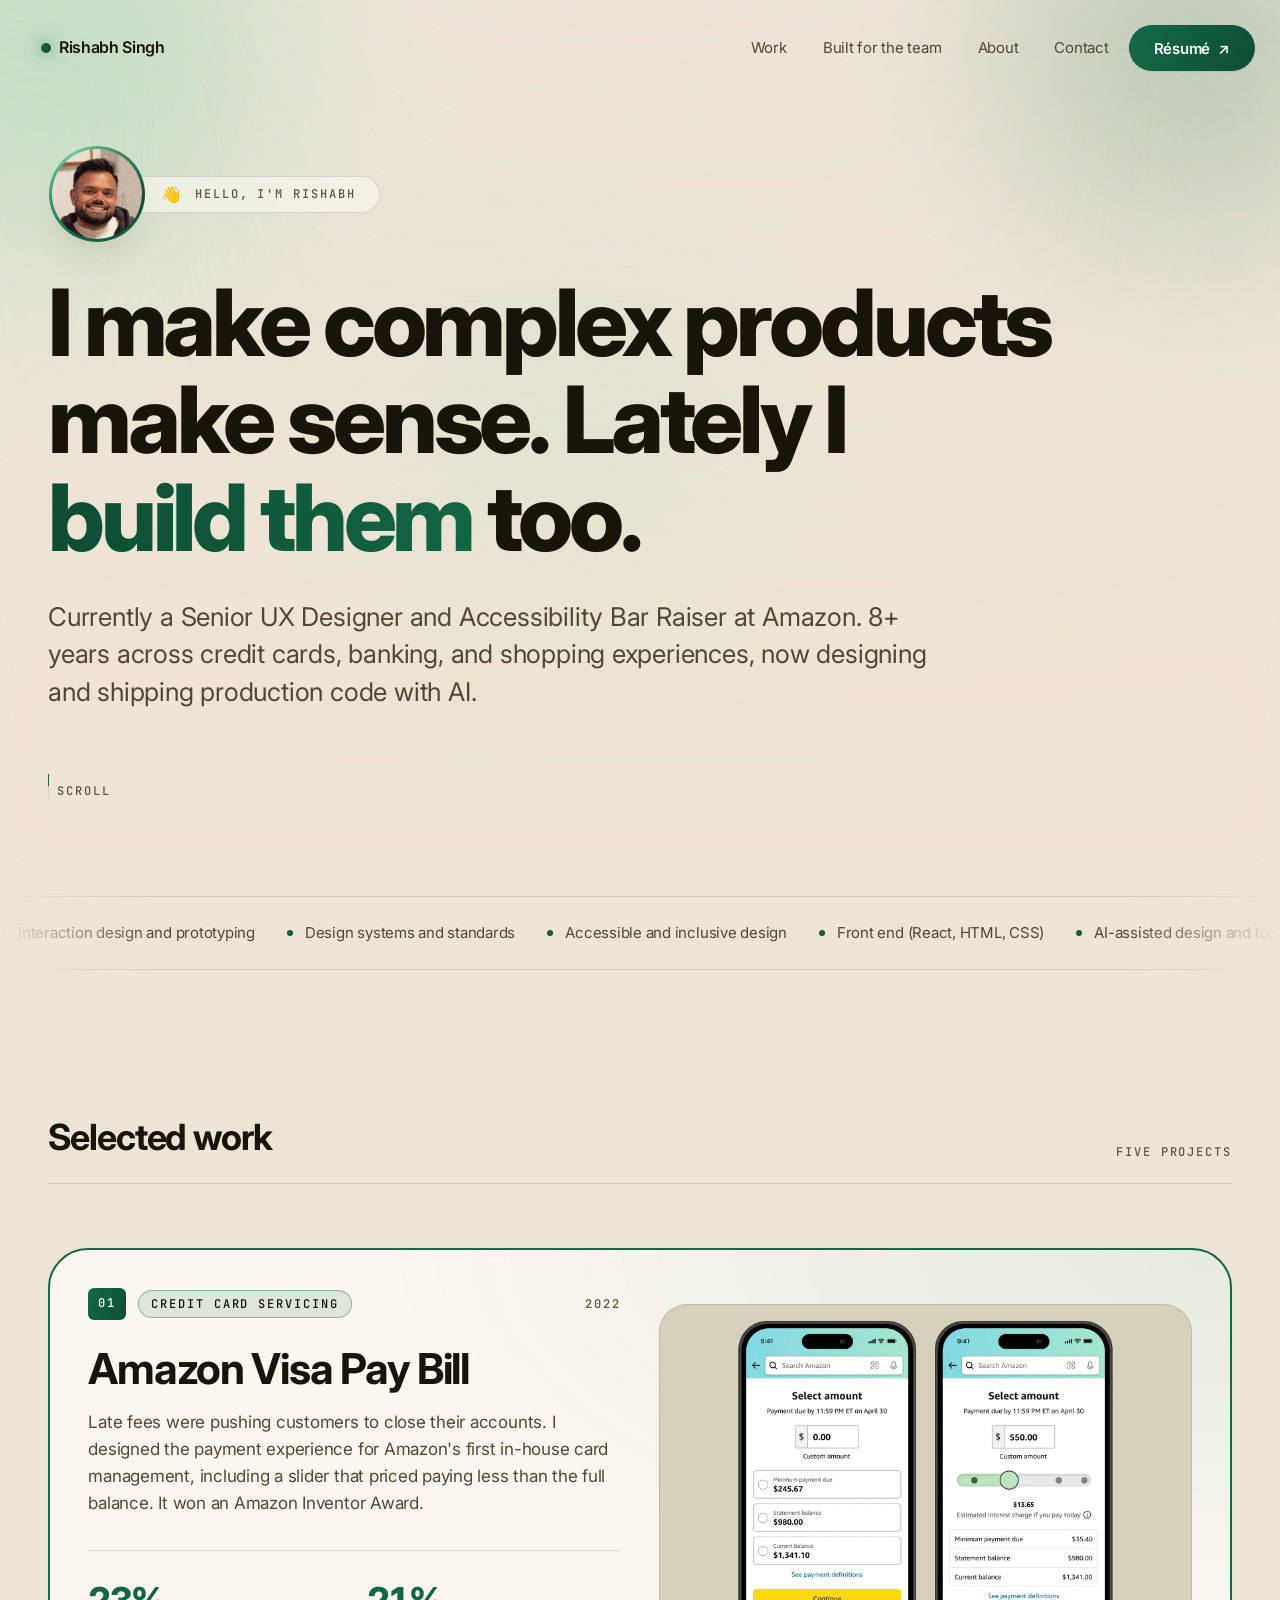
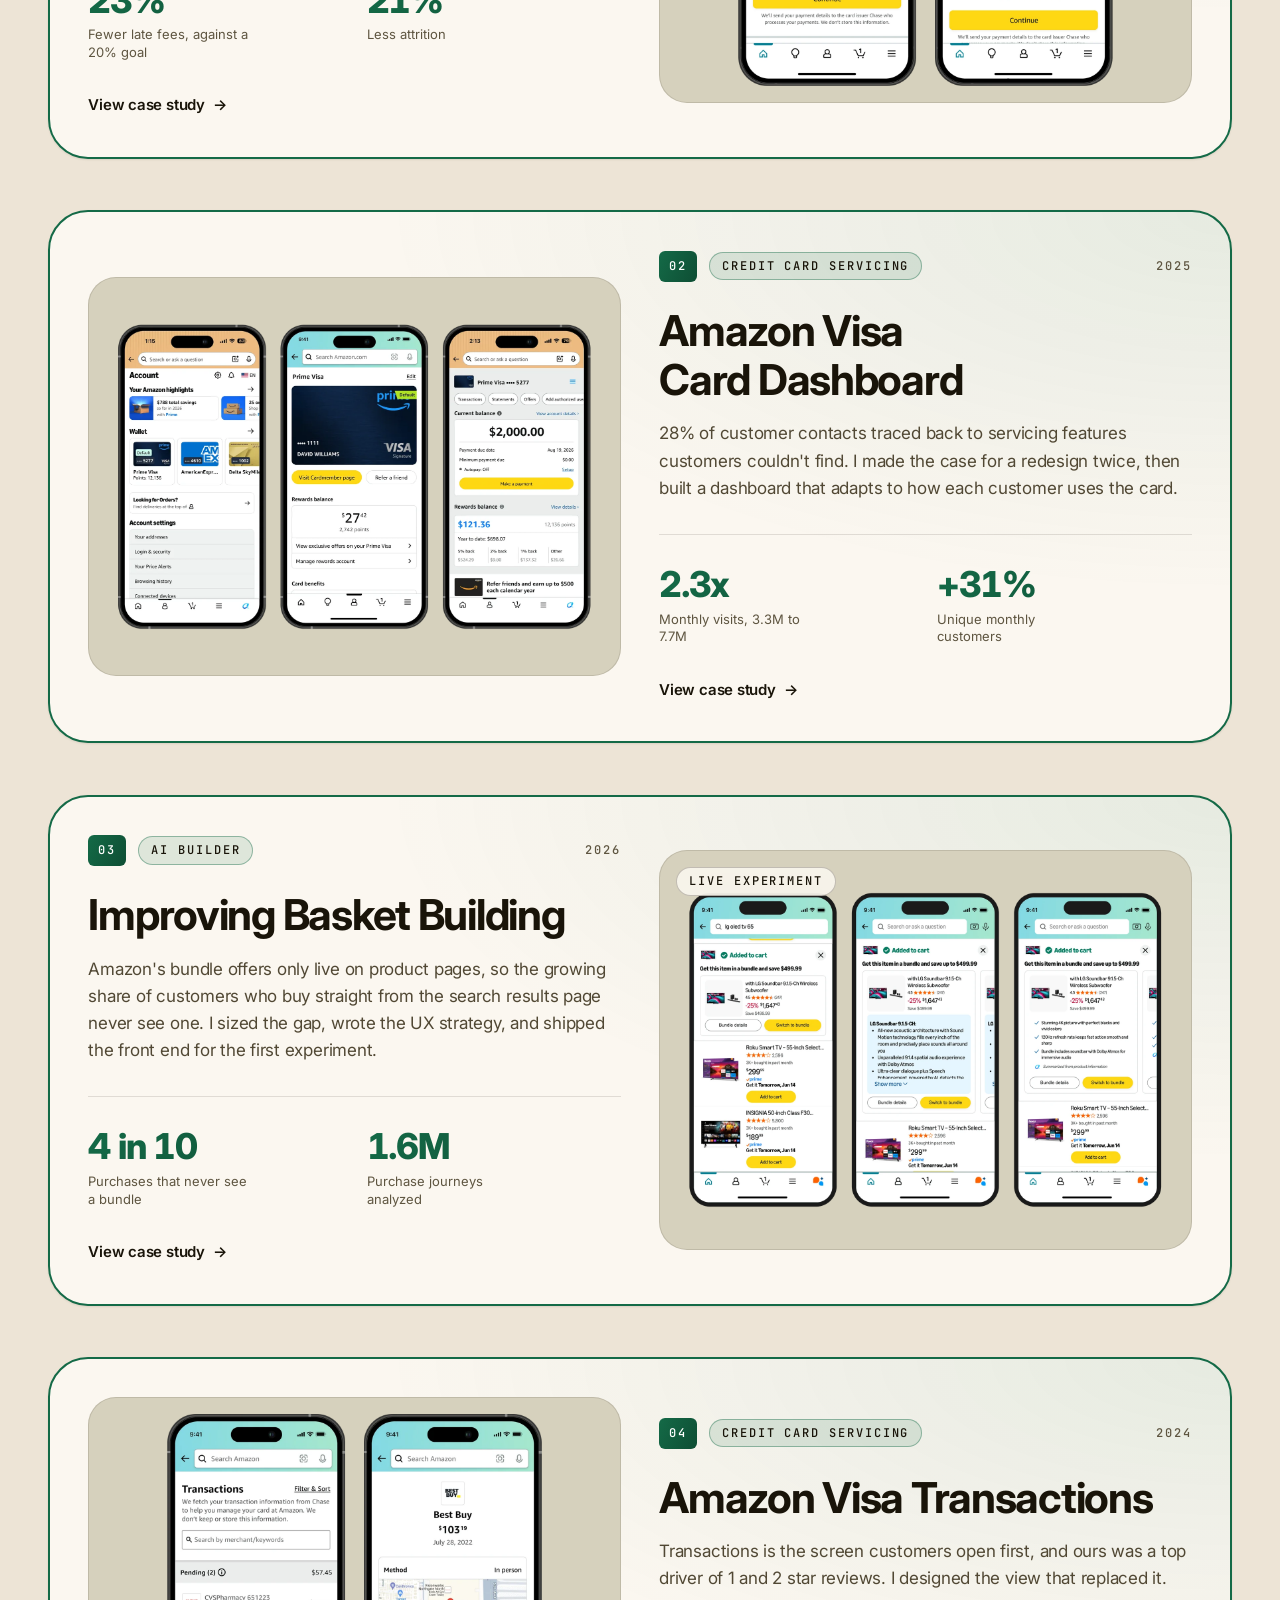
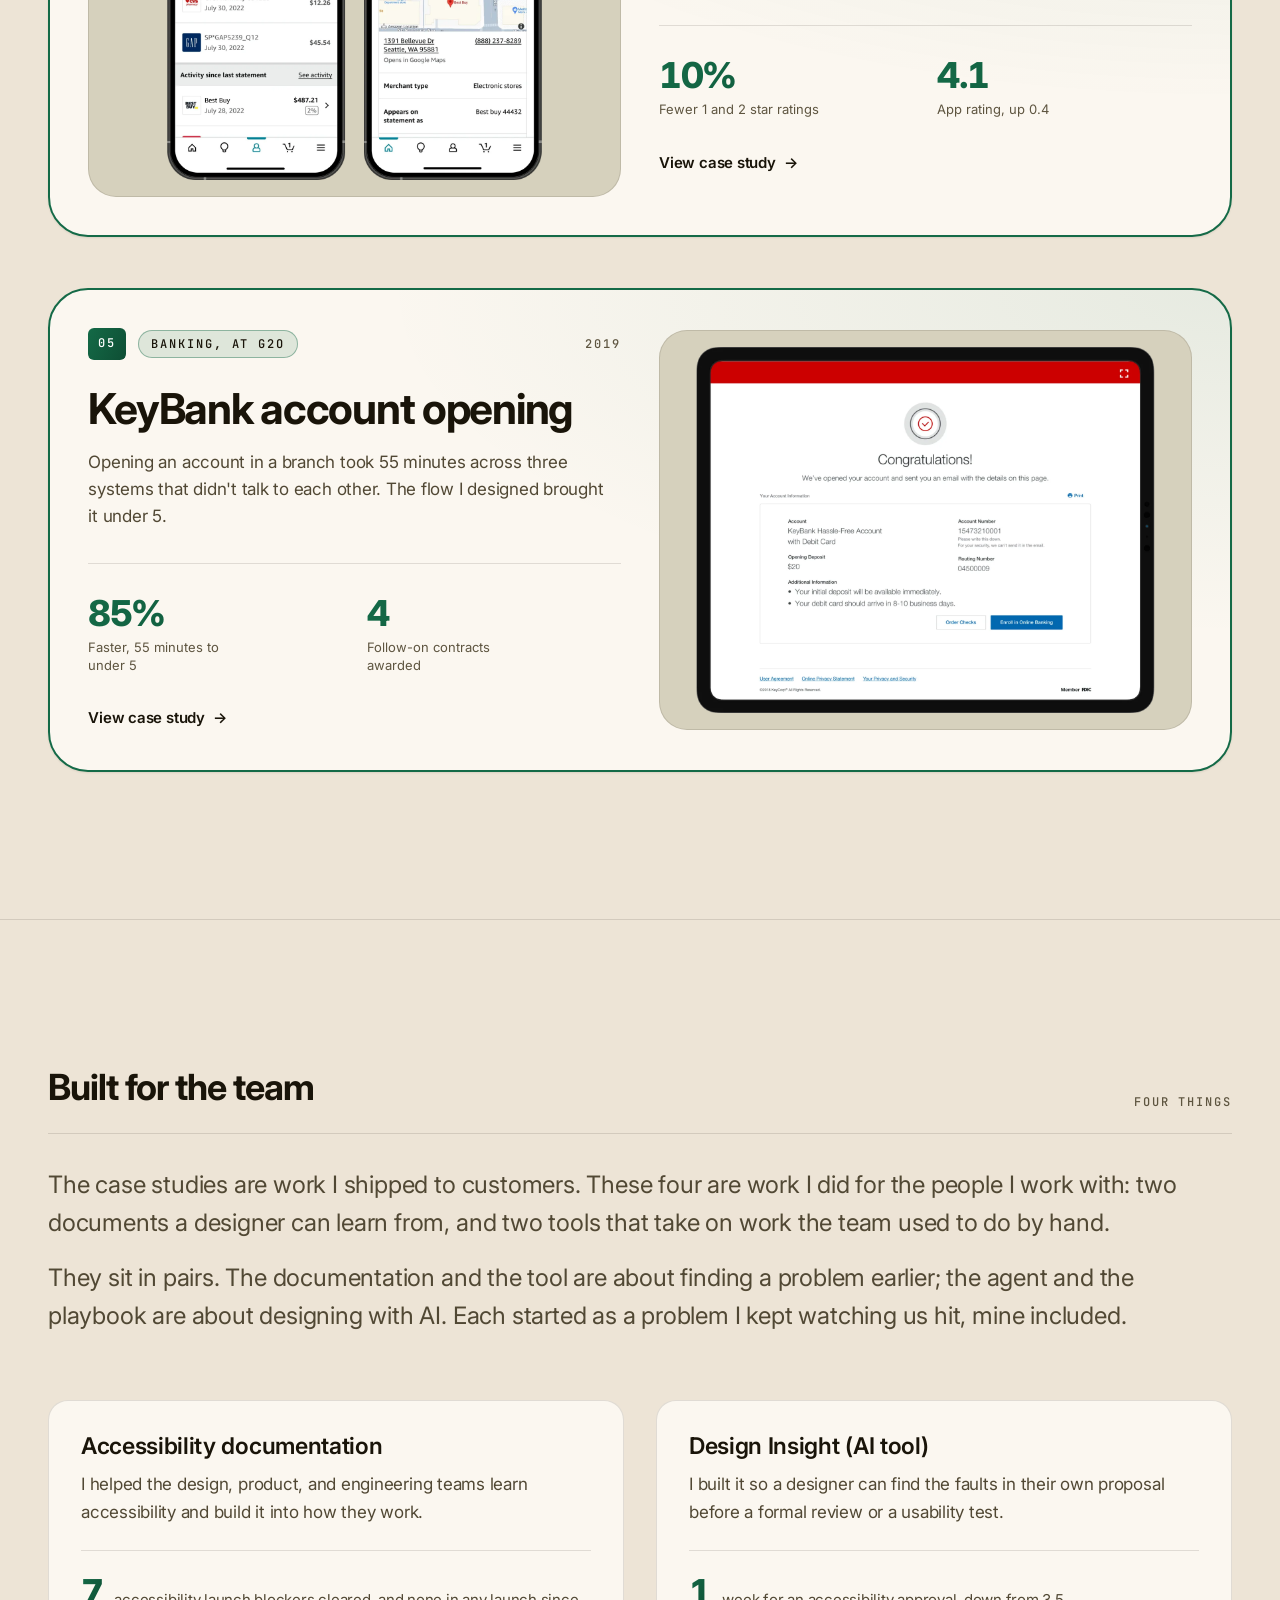
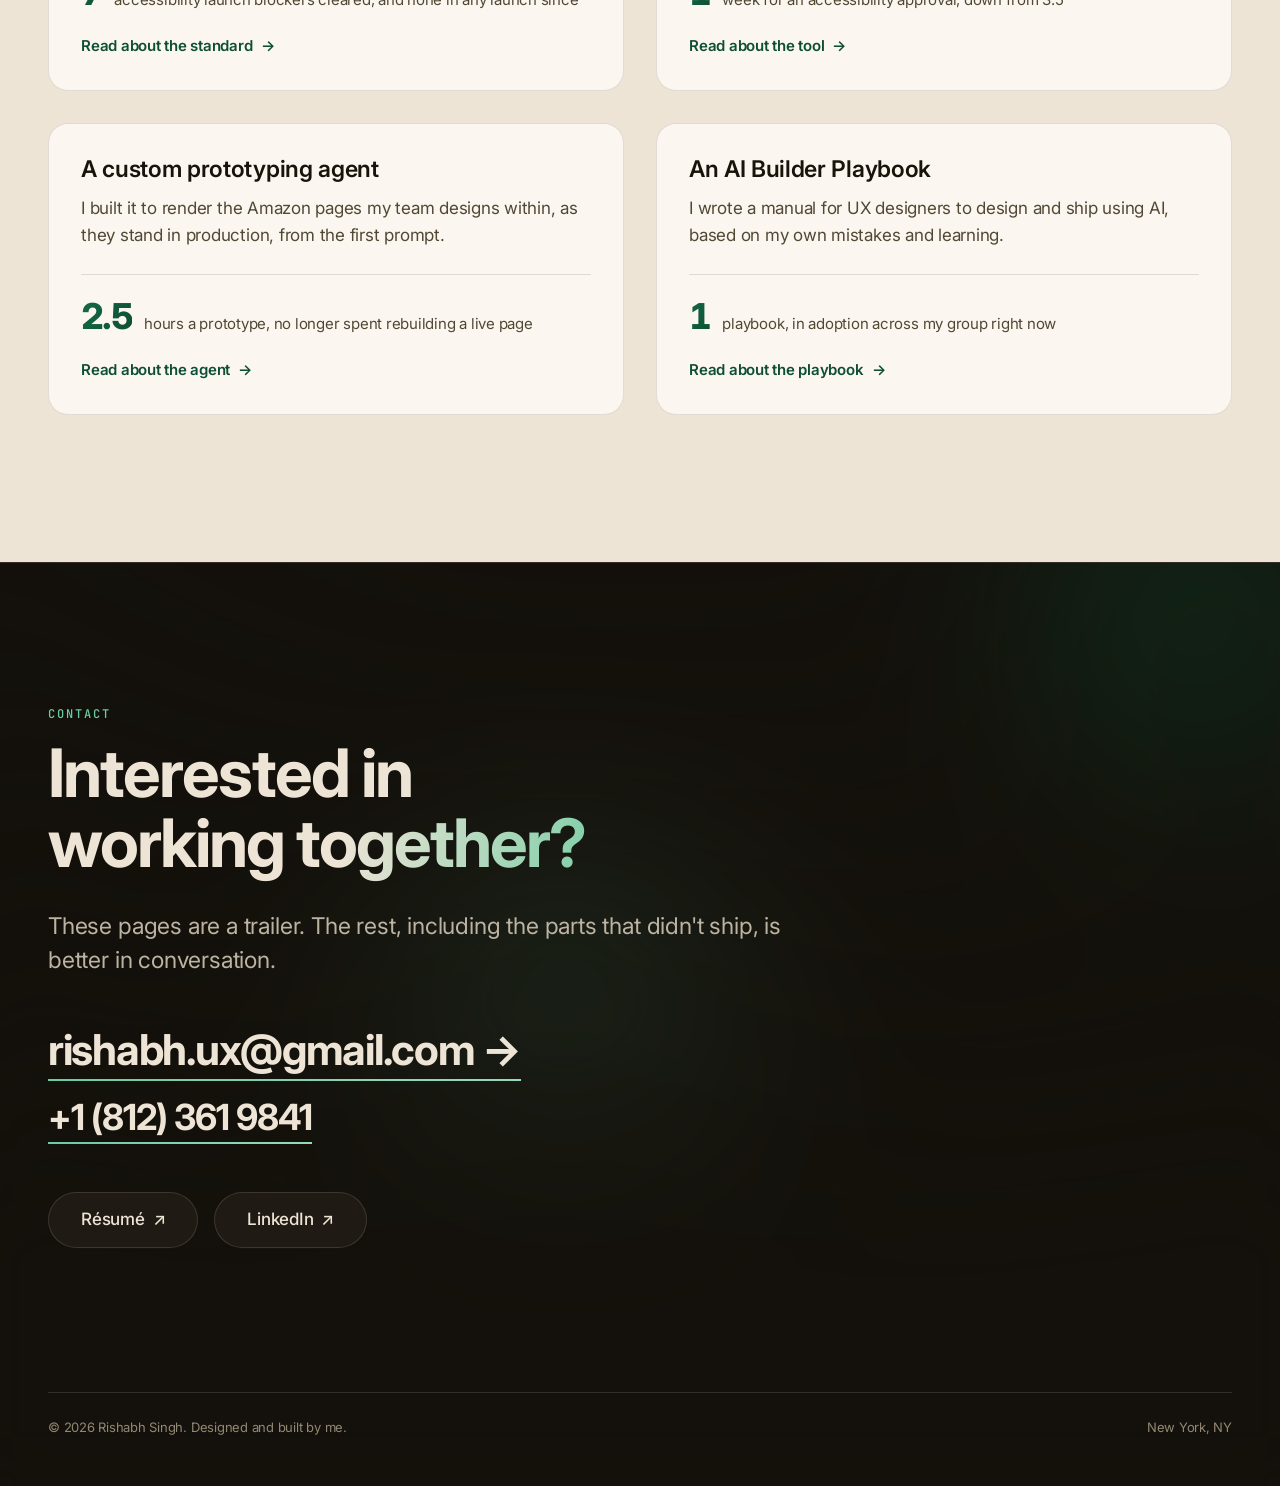
==== index.html @ d4158f6f "Built for the team: standfirst takes the full container width The deck now has no max-width at all, " ====
<!DOCTYPE html>
<html lang="en">
<head>
<meta charset="utf-8">
<meta name="viewport" content="width=device-width, initial-scale=1">
<title>Rishabh Singh · Senior UX Designer</title>
<meta name="description" content="Senior UX Designer at Amazon. Credit card servicing, basket building, and an experimental role shipping production front-end code. Selected case studies.">
<meta name="author" content="Rishabh Singh">
<meta name="theme-color" content="#FBF7F1">

<!-- Open Graph. Replace og:image with a 1200x630 export before launch. -->
<meta property="og:type" content="website">
<meta property="og:title" content="Rishabh Singh · Senior UX Designer">
<meta property="og:description" content="Senior UX Designer at Amazon. Credit card servicing, basket building, and shipping production front-end code.">
<meta property="og:url" content="https://www.rishabhsingh.design/">
<meta name="twitter:card" content="summary_large_image">

<link rel="canonical" href="https://www.rishabhsingh.design/">
<link rel="icon" href="assets/img/favicon.svg" type="image/svg+xml">

<!-- Type: Inter (everything), JetBrains Mono (labels and indices) -->
<link rel="preconnect" href="https://fonts.googleapis.com">
<link rel="preconnect" href="https://fonts.gstatic.com" crossorigin>
<link href="https://fonts.googleapis.com/css2?family=Inter:wght@400;500;600;700;800&family=JetBrains+Mono:wght@400;500&display=swap" rel="stylesheet">

<link rel="stylesheet" href="assets/css/tokens.css">
<link rel="stylesheet" href="assets/css/base.css">
<link rel="stylesheet" href="assets/css/components.css">
</head>

<body>
<a class="skip-link" href="#work">Skip to work</a>

<div class="progress" aria-hidden="true"><div class="progress__fill"></div></div>

<!-- ======================= NAV ======================= -->
<header class="nav">
  <div class="nav__inner">
    <!-- index.html, not "/": the repo is rishabh-uxd.github.io so Pages serves
         it at the domain root today, but a relative href also survives being
         moved to a project site, where the root would leave the site. -->
    <a class="nav__brand" href="index.html" aria-label="Rishabh Singh, home">
      <span class="nav__dot" aria-hidden="true"></span> Rishabh Singh
    </a>
    <nav class="nav__links" aria-label="Primary">
      <a class="nav__link" href="#work">Work</a>
      <a class="nav__link" href="#practice">Built for the team</a>
      <a class="nav__link" href="about.html">About</a>
      <a class="nav__link" href="#contact">Contact</a>
      <a class="btn btn--primary" href="https://docs.google.com/document/d/1EHUuTUFj9zlCdyJktXC0rGSdesHq1b7P/edit" target="_blank" rel="noopener">Résumé <span aria-hidden="true">↗</span></a>
    </nav>
  </div>
</header>

<main id="main">

  <!-- ======================= HERO ======================= -->
  <section class="hero" aria-labelledby="hero-statement">
    <div class="aurora" aria-hidden="true">
      <span class="aurora__blob aurora__blob--1"></span>
      <span class="aurora__blob aurora__blob--2"></span>
      <span class="aurora__blob aurora__blob--3"></span>
    </div>

    <div class="container hero__inner">
      <p class="label hero__eyebrow">
        <span class="hero__portrait">
          <img src="assets/img/headshot.jpg" alt="Rishabh Singh, smiling" width="512" height="512">
        </span>
        <span class="hero__wave" aria-hidden="true">👋</span> Hello, I'm Rishabh
      </p>

      <h1 class="mega hero__title" id="hero-statement" data-split>
        I make complex products make sense. Lately I <span class="grad-text">build them</span> too.
      </h1>

      <div class="hero__lead lead reveal">
        <p>
          Currently a Senior UX Designer and Accessibility Bar Raiser at Amazon. 8+ years across
          credit cards, banking, and shopping experiences, now designing and shipping production
          code with AI.
        </p>
      </div>

      <p class="hero__cue label" aria-hidden="true">
        <span class="hero__cue-line"></span> Scroll
      </p>
    </div>
  </section>

  <!-- ======================= SKILLS TICKER ======================= -->
  <div class="marquee marquee--skills" aria-hidden="true">
    <div class="marquee__track">
      <span class="marquee__item">Interaction design and prototyping</span>
      <span class="marquee__item">Design systems and standards</span>
      <span class="marquee__item">Accessible and inclusive design</span>
      <span class="marquee__item">Front end (React, HTML, CSS)</span>
      <span class="marquee__item">AI-assisted design and tooling</span>
      <span class="marquee__item">Systems thinking and information architecture</span>
      <span class="marquee__item">Typography, layout, composition</span>
      <span class="marquee__item">Figma</span>
      <span class="marquee__item">User research</span>
      <span class="marquee__item">Usability and A/B testing</span>
    </div>
    <div class="marquee__track">
      <span class="marquee__item">Interaction design and prototyping</span>
      <span class="marquee__item">Design systems and standards</span>
      <span class="marquee__item">Accessible and inclusive design</span>
      <span class="marquee__item">Front end (React, HTML, CSS)</span>
      <span class="marquee__item">AI-assisted design and tooling</span>
      <span class="marquee__item">Systems thinking and information architecture</span>
      <span class="marquee__item">Typography, layout, composition</span>
      <span class="marquee__item">Figma</span>
      <span class="marquee__item">User research</span>
      <span class="marquee__item">Usability and A/B testing</span>
    </div>
  </div>
  <ul class="visually-hidden">
    <li>Interaction design and prototyping</li>
    <li>Design systems and standards</li>
    <li>Accessible and inclusive design</li>
    <li>Front end (React, HTML, CSS)</li>
    <li>AI-assisted design and tooling</li>
    <li>Systems thinking and information architecture</li>
    <li>Typography, layout, composition</li>
    <li>Figma</li>
    <li>User research</li>
    <li>Usability and A/B testing</li>
  </ul>

  <!-- ======================= WORK ======================= -->
  <section class="section" id="work" aria-labelledby="work-heading">
    <div class="container">
      <div class="section-head reveal">
        <h2 class="display-3 section-head__title" id="work-heading">Selected work</h2>
        <p class="label num">Five projects</p>
      </div>

      <div class="projects">

        <!-- 01 -->
        <article class="project reveal-pop">
          <div class="project__grid">
            <div class="project__body">
              <p class="project__meta">
                <span class="project__index num">01</span>
                <span class="project__tag label">Credit card servicing</span>
                <span class="project__year label num">2022</span>
              </p>
              <h3 class="display-2 project__title">
                <a class="project__link" href="work/pay-bill.html">Amazon Visa Pay Bill</a>
              </h3>
              <p class="project__summary">
                Late fees were pushing customers to close their accounts. I designed the payment
                experience for Amazon's first in-house card management, including a slider that
                priced paying less than the full balance. It won an Amazon Inventor Award.
              </p>
              <div class="project__stats">
                <p class="stat"><span class="stat__value" data-count>23%</span><span class="stat__label">Fewer late fees, against a 20% goal</span></p>
                <p class="stat"><span class="stat__value" data-count>21%</span><span class="stat__label">Less attrition</span></p>
              </div>
              <p class="project__cta"><span>View case study</span> <span class="arrow" aria-hidden="true">→</span></p>
            </div>
            <figure class="project__media">
              <!-- 4:3 composite, transparent behind the two phones, so the tinted
                   .project__media panel shows through instead of a baked-in colour. -->
              <img src="assets/img/pay-bill/home-card.webp"
                   alt="Payment amount selection screen beside the interest slider concept"
                   width="1600" height="1200" loading="lazy" decoding="async">
            </figure>
          </div>
        </article>

        <!-- 02 -->
        <article class="project reveal-pop">
          <div class="project__grid">
            <div class="project__body">
              <p class="project__meta">
                <span class="project__index num">02</span>
                <span class="project__tag label">Credit card servicing</span>
                <span class="project__year label num">2025</span>
              </p>
              <h3 class="display-2 project__title">
                <a class="project__link" href="work/card-dashboard.html">Amazon Visa Card Dashboard</a>
              </h3>
              <p class="project__summary">
                28% of customer contacts traced back to servicing features customers couldn't find.
                I made the case for a redesign twice, then built a dashboard that adapts to how each
                customer uses the card.
              </p>
              <div class="project__stats">
                <p class="stat"><span class="stat__value" data-count>2.3x</span><span class="stat__label">Monthly visits, 3.3M to 7.7M</span></p>
                <p class="stat"><span class="stat__value" data-count>+31%</span><span class="stat__label">Unique monthly customers</span></p>
              </div>
              <p class="project__cta"><span>View case study</span> <span class="arrow" aria-hidden="true">→</span></p>
            </div>
            <figure class="project__media">
              <img src="assets/img/card-dashboard/home-card.webp"
                   alt="Three phone screens in the order a customer meets them. The Account screen with a new wallet row of card tiles, then the wallet page for the Prime Visa with its rewards balance, then the card dashboard showing current balance, a Make a payment button and recent transactions."
                   width="1600" height="1200" loading="lazy" decoding="async">
            </figure>
          </div>
        </article>

        <!-- 03 -->
        <article class="project reveal-pop">
          <div class="project__grid">
            <div class="project__body">
              <p class="project__meta">
                <span class="project__index num">03</span>
                <span class="project__tag label">AI Builder</span>
                <span class="project__year label num">2026</span>
              </p>
              <h3 class="display-2 project__title">
                <a class="project__link" href="work/basket-building.html">Improving Basket Building</a>
              </h3>
              <p class="project__summary">
                Amazon's bundle offers only live on product pages, so the growing share of customers
                who buy straight from the search results page never see one. I sized the gap, wrote
                the UX strategy, and shipped the front end for the first experiment.
              </p>
              <div class="project__stats">
                <p class="stat"><span class="stat__value" data-count>4 in 10</span><span class="stat__label">Purchases that never see a bundle</span></p>
                <p class="stat"><span class="stat__value" data-count>1.6M</span><span class="stat__label">Purchase journeys analyzed</span></p>
              </div>
              <p class="project__cta"><span>View case study</span> <span class="arrow" aria-hidden="true">→</span></p>
            </div>
            <figure class="project__media">
              <img src="assets/img/basket-building/home-card.webp"
                   alt="Three phone screens of the Bundle Swap offer in the add to cart panel on Amazon search results. One shows a single bundle card, one a carousel of bundles opened to the seller's specifications, and one the same carousel with those specifications summarized into three benefit lines."
                   width="1600" height="1200" loading="lazy" decoding="async">
              <p class="project__chip label">Live experiment</p>
            </figure>
          </div>
        </article>

        <!-- 04 -->
        <article class="project reveal-pop">
          <div class="project__grid">
            <div class="project__body">
              <p class="project__meta">
                <span class="project__index num">04</span>
                <span class="project__tag label">Credit card servicing</span>
                <span class="project__year label num">2024</span>
              </p>
              <h3 class="display-2 project__title">
                <a class="project__link" href="work/transactions.html">Amazon Visa Transactions</a>
              </h3>
              <p class="project__summary">
                Transactions is the screen customers open first, and ours was a top driver of 1 and
                2 star reviews. I designed the view that replaced it.
              </p>
              <div class="project__stats">
                <p class="stat"><span class="stat__value" data-count>10%</span><span class="stat__label">Fewer 1 and 2 star ratings</span></p>
                <p class="stat"><span class="stat__value" data-count>4.1</span><span class="stat__label">App rating, up 0.4</span></p>
              </div>
              <p class="project__cta"><span>View case study</span> <span class="arrow" aria-hidden="true">→</span></p>
            </div>
            <figure class="project__media">
              <img src="assets/img/transactions/home-card.webp"
                   alt="Two phone screens. The Amazon Visa transactions list with merchant logos, pending charges and a Filter and Sort control, next to a transaction detail showing the merchant logo, a map of the store location and the name the charge appears under on the statement."
                   width="1600" height="1200" loading="lazy" decoding="async">
            </figure>
          </div>
        </article>

        <!-- 05 -->
        <article class="project reveal-pop">
          <div class="project__grid">
            <div class="project__body">
              <p class="project__meta">
                <span class="project__index num">05</span>
                <span class="project__tag label">Banking, at g2o</span>
                <span class="project__year label num">2019</span>
              </p>
              <h3 class="display-2 project__title">
                <a class="project__link" href="work/keybank.html">KeyBank account opening</a>
              </h3>
              <p class="project__summary">
                Opening an account in a branch took 55 minutes across three systems that didn't talk
                to each other. The flow I designed brought it under 5.
              </p>
              <div class="project__stats">
                <p class="stat"><span class="stat__value" data-count>88%</span><span class="stat__label">Faster, 55 minutes to under 5</span></p>
                <p class="stat"><span class="stat__value" data-count>4</span><span class="stat__label">Follow-on contracts awarded</span></p>
              </div>
              <p class="project__cta"><span>View case study</span> <span class="arrow" aria-hidden="true">→</span></p>
            </div>
            <figure class="project__media">
              <img src="assets/img/keybank/home-card.webp"
                   alt="The confirmation screen of the redesigned KeyBank account opening flow on a tablet, reading Congratulations above the new account number, routing number, and opening deposit"
                   width="1600" height="1200" loading="lazy" decoding="async">
            </figure>
          </div>
        </article>

      </div>
    </div>
  </section>

  <!-- ======================= PRACTICE =======================
       A second band, not a tab and not a sixth case study. Four cards in a two by
       two grid, each one running name, subtext, figure, way in, which is the order
       a reader asks the questions in: what is it, what does it do, what did it
       change, where do I read about it.

       The figures are the catch and they were buried mid-sentence in body copy on
       practice.html, which is the one place a scanning reader will not find them.
       Set in --t-stat with the gradient the outcomes bands use, each one sits under
       the thing that earned it. -->
  <section class="section practice" id="practice" aria-labelledby="practice-heading">
    <div class="container">
      <div class="section-head reveal">
        <h2 class="display-3 section-head__title" id="practice-heading">Built for the team</h2>
        <p class="label num">Four things</p>
      </div>

      <!-- ONE column, two stacked paragraphs, FULL WIDTH: flush with the divider above
           it and with the card grid below it, which is what was asked for three times.

           There is no measure on .practice-lead in components.css and that is not an
           oversight: it is the same trade .case-note and .shot figcaption already make,
           and it stands on the same argument in section 9 of DESIGN-SYSTEM.md, that a
           long line is survivable when the block is only two lines deep.

           SO THIS COPY IS ON A BUDGET. Two lines a paragraph at wide widths, about 320
           characters, and these two are 205 and 207. A paragraph that reaches a third
           line at 2560 breaks the argument the full width rests on, and the worst line
           goes from 148 toward 161. Trim it, do not narrow it.

           Six earlier treatments are tabulated on that rule, three of which shipped and
           were rejected, including a compliant 58ch one. Read them before changing
           anything here. -->
      <div class="practice-lead reveal">
        <p>
          The case studies are work I shipped to customers. These four are work I did for the
          people I work with: two documents a designer can learn from, and two tools that take on
          work the team used to do by hand.
        </p>
        <p>
          They sit in pairs. The documentation and the tool are about finding a problem earlier;
          the agent and the playbook are about designing with AI. Each started as a problem I kept
          watching us hit, mine included.
        </p>
      </div>

      <!-- Whole card is the link. Two cards go to each section of practice.html,
           which is correct: the standard and the tool are one story, and so are the
           agent and the playbook. -->
      <div class="practice-grid">
        <a class="practice-card reveal" href="practice.html#accessibility">
          <h3 class="practice-card__title">Accessibility documentation</h3>
          <p class="practice-card__desc">I helped the design, product, and engineering teams learn accessibility and build it into how they work.</p>
          <p class="practice-card__stat">
            <span class="practice-card__value num">7</span>
            <span class="practice-card__unit">accessibility launch blockers cleared, and none in any launch since</span>
          </p>
          <span class="practice-card__cta">
            Read about the standard <span class="arrow" aria-hidden="true">&rarr;</span>
          </span>
        </a>

        <a class="practice-card reveal" href="practice.html#design-insight">
          <h3 class="practice-card__title">Design Insight (AI&nbsp;tool)</h3>
          <p class="practice-card__desc">I built it so a designer can find the faults in their own proposal before a formal review or a usability test.</p>
          <p class="practice-card__stat">
            <span class="practice-card__value num">1</span>
            <span class="practice-card__unit">week for an accessibility approval, down from 3.5</span>
          </p>
          <span class="practice-card__cta">
            Read about the tool <span class="arrow" aria-hidden="true">&rarr;</span>
          </span>
        </a>

        <a class="practice-card reveal" href="practice.html#prototyper">
          <h3 class="practice-card__title">A custom prototyping agent</h3>
          <p class="practice-card__desc">I built it to render the Amazon pages my team designs within, as they stand in production, from the first prompt.</p>
          <p class="practice-card__stat">
            <span class="practice-card__value num">2.5</span>
            <span class="practice-card__unit">hours a prototype, no longer spent rebuilding a live page</span>
          </p>
          <span class="practice-card__cta">
            Read about the agent <span class="arrow" aria-hidden="true">&rarr;</span>
          </span>
        </a>

        <a class="practice-card reveal" href="practice.html#playbook">
          <h3 class="practice-card__title">An AI Builder Playbook</h3>
          <p class="practice-card__desc">I wrote a manual for UX designers to design and ship using AI, based on my own mistakes and learning.</p>
          <p class="practice-card__stat">
            <span class="practice-card__value num">1</span>
            <span class="practice-card__unit">playbook, in adoption across my group right now</span>
          </p>
          <span class="practice-card__cta">
            Read about the playbook <span class="arrow" aria-hidden="true">&rarr;</span>
          </span>
        </a>
      </div>
    </div>
  </section>
</main>

<!-- ======================= CONTACT ======================= -->
<!-- The one dark beat on the page. See .on-dark in tokens.css. -->
<footer class="cta on-dark" id="contact">
  <div class="aurora" aria-hidden="true" style="opacity: 0.5">
    <span class="aurora__blob aurora__blob--2"></span>
    <span class="aurora__blob aurora__blob--3"></span>
  </div>

  <div class="container cta__inner">
    <p class="label label--accent">Contact</p>
    <h2 class="display-1 cta__title reveal" style="margin-top: var(--s-4)">
      Interested in working <span class="grad-text">together?</span>
    </h2>
    <p class="lead reveal">
      These pages are a trailer. The rest, including the parts that didn't ship, is better in
      conversation.
    </p>

    <div class="cta__contact reveal">
      <a class="cta__line cta__line--email" href="mailto:rishabh.ux@gmail.com">
        rishabh.ux@gmail.com <span class="arrow" aria-hidden="true">→</span>
      </a>
      <a class="cta__line cta__line--phone" href="tel:+18123619841">+1 (812) 361 9841</a>
    </div>

    <div class="cta__actions reveal">
      <a class="btn btn--lg" href="https://docs.google.com/document/d/1EHUuTUFj9zlCdyJktXC0rGSdesHq1b7P/edit" target="_blank" rel="noopener">Résumé <span aria-hidden="true">↗</span></a>
      <a class="btn btn--lg" href="https://www.linkedin.com/in/rishabh-singh-34b13a82/" target="_blank" rel="noopener">LinkedIn <span aria-hidden="true">↗</span></a>
    </div>

    <div class="cta__base">
      <p>© <span data-year>2026</span> Rishabh Singh. Designed and built by me.</p>
      <p>New York, NY</p>
    </div>
  </div>
</footer>

<script src="assets/js/site.js" defer></script>
</body>
</html>
---- assets/css/tokens.css ----
/* ==========================================================================
   DESIGN TOKENS  v5 "sand + forest"
   Rishabh Singh portfolio.
   Deep sand paper, ONE forest green accent, oversized tight type, a visible
   drafting grid, real scroll motion.
   Single source of truth. Never hard-code a value in a component file.

   Iteration note: earlier directions live in iterations/. 01-spectrum was dark
   with nine colors, 02-cobalt was dark with one blue, 03-ember was warm paper
   with a brick accent. This keeps the one-accent rule: color is an identity,
   not a variable.
   ========================================================================== */

:root {
  /* ---------- Surfaces: deep sand paper ---------- */
  --bg: #EDE4D6;          /* page background */
  --bg-raised: #FBF7F0;   /* cards, panels. Warm off-white, never pure white. */
  --bg-raised-2: #E4D9C7; /* hover / nested panel */
  --bg-glass: rgba(251, 247, 240, 0.66);
  --bg-glass-strong: rgba(251, 247, 240, 0.88);

  /* ---------- Surfaces: the dark beat (one section at most, see .on-dark) ---------- */
  --bg-dark: #14110C;
  --bg-dark-raised: #1F1A13;

  /* ---------- Text on paper ---------- */
  --text: #191409;       /* 13.9:1 on --bg */
  --text-dim: #514834;   /* 7.0:1 */
  --text-faint: #5E5540; /* 5.3:1, safe for 13px labels, never for body copy */

  /* ---------- Text on the dark beat ---------- */
  --text-on-dark: #EDE4D6;
  --text-on-dark-2: #BDB3A2;

  /* ---------- Strokes ---------- */
  --stroke: rgba(25, 20, 9, 0.12);
  --stroke-strong: rgba(25, 20, 9, 0.24);
  --stroke-on-dark: rgba(237, 228, 214, 0.14);

  /* ---------- The accent. One hue, four steps. ---------- */
  --forest: #146A47;        /* the accent, 6.7:1 under white text */
  --forest-deep: #0E4E34;   /* deepest, second stop of every fill gradient */
  --forest-lift: #2E8C62;   /* mid-light, 3.3:1 on --bg, last stop of display text */
  --forest-bright: #6CCBA0; /* brightest, DECORATIVE ONLY: 1.9:1 on --bg */

  /* ---------- Semantic accent. A recolor sets only these four. ---------- */
  --accent: var(--forest);
  --accent-2: var(--forest-deep);
  --accent-lift: var(--forest-lift);
  --accent-3: var(--forest-bright);
  --accent-ink: #FFFFFF; /* text on an accent fill */

  /* Fills. --accent is chosen so --accent-ink on it clears 4.5:1, which is why
     .on-dark must NOT lighten --accent: a button is its own surface. */
  --grad-accent: linear-gradient(115deg, var(--accent), var(--accent-2));
  --grad-accent-soft: linear-gradient(115deg,
      color-mix(in oklab, var(--accent) 18%, transparent),
      color-mix(in oklab, var(--accent-3) 18%, transparent));
  /* Gradient-clipped text. Display sizes need 3:1, small text needs 4.5:1, so
     they are separate tokens. Never put --accent-3 in either one on light. */
  --grad-text: linear-gradient(100deg, var(--accent-2) 4%, var(--accent) 55%, var(--accent-lift) 100%);
  --grad-accent-text: var(--grad-accent);
  --glow: 0 0 60px -12px color-mix(in oklab, var(--accent) 45%, transparent);

  /* ---------- Feedback. The only non-accent hue on the site. ---------- */
  --positive: #0B7B3C;

  /* ---------- Typography ---------- */
  --font-sans: "Inter", -apple-system, BlinkMacSystemFont, "SF Pro Display",
               "Segoe UI", Helvetica, Arial, sans-serif;
  --font-mono: "JetBrains Mono", ui-monospace, SFMono-Regular, Menlo, monospace;

  --w-regular: 400;
  --w-medium: 500;
  --w-semibold: 600;
  --w-bold: 700;
  --w-black: 800;

  /* Display steps are deliberately huge and tightly tracked. */
  --t-mega: clamp(2.75rem, 1rem + 6vw, 6rem);             /* hero line */
  --t-display-1: clamp(2.25rem, 1.3rem + 3.6vw, 4.25rem); /* section statements */
  --t-display-2: clamp(1.75rem, 1.3rem + 1.7vw, 2.75rem); /* project titles */
  --t-display-3: clamp(1.5rem, 1.2rem + 1.4vw, 2.25rem);
  --t-stat: clamp(1.75rem, 1.35rem + 1.1vw, 2.5rem);      /* count-up numbers */
  --t-lead: clamp(1.125rem, 1rem + 0.55vw, 1.5rem);
  /* The deck step, for the one paragraph that sits directly under a display
     headline: the home page hero lead and every case study hero deck. --t-lead
     tops out at 24px, which is a caption size next to a 68px or 96px headline and
     makes the deck read as an afterthought. 20px to 28px is a step up that still
     stays inside a comfortable line length in the columns those two decks get.
     One token, so the home page hero and the project heroes cannot drift apart. */
  --t-deck: clamp(1.25rem, 1.05rem + 0.7vw, 1.75rem);
  --t-body: 1.0625rem;
  --t-small: 0.9375rem;
  --t-micro: 0.8125rem;
  --t-label: 0.75rem;

  /* 1.05, not 0.94. Leading should tighten as type grows, but it can only tighten
     down to the type's own ink before the lines start colliding. Inter's ascent is
     .969em and its descent .242em, so two lines of it need 1.211em of vertical
     room to sit clear of each other. Cap height is .727em, which means a
     descender on one line reaches .242em below its baseline while the next line's
     capitals begin at (line-height - .727)em below it. At .94 that put the
     capitals .213em down and the descender .242em down: the lines overlapped by
     .029em, which is why the p of "complex" sat inside the L of "Lately".
     1.05 puts .081em of real air between them, about 8px at the 96px hero size,
     and still reads as tight display leading (the range for display type is
     roughly 1.0 to 1.2; body copy sits at --lh-relaxed 1.6). Never take this
     below 1.0. */
  --lh-mega: 1.05;
  /* Same floor as --lh-mega, for the same reason. --lh-tight drives .display-1: the
     contact statement and the section statements, the only other headings on the
     site big enough for their own ink to become the constraint. (It used to drive the
     case study hero title too, before that title moved to .mega to match the home
     page h1.) 1.04 was not colliding, it left .071em, but it left less air than the
     hero did after the fix, and two big headlines leading differently is visible at a
     glance. One floor, .081em of clearance, everywhere display type is set. */
  --lh-tight: 1.05;
  --lh-snug: 1.16;
  --lh-normal: 1.45;
  --lh-relaxed: 1.6;

  --track-mega: -0.045em;
  --track-display: -0.03em;
  --track-tight: -0.014em;
  --track-label: 0.16em;

  /* ---------- Layout ---------- */
  /* 1280px is the laptop composition and it holds until about 1641px, where
     78vw overtakes it. Past that the column opens to 1800px and stops.

     A fixed 1280px ceiling is the safe default and it is wrong on a big
     monitor: on a 32 inch panel running unscaled the viewport is around 3840px,
     so the whole site becomes a 1280px ribbon with 1280px of dead sand on each
     side. Growing the ceiling costs nothing in readability because every
     reading measure on this site is in ch, not in pixels: --measure,
     --measure-card, --measure-case, .hero__lead and .case-hero__deck all cap
     their own line length, so a wider container widens the composition and the
     grid gaps while every paragraph stays the same number of characters wide.

     62vw / 1520px was the first pass and it left a 1920px screen composing in
     1280px, a third of the screen dead, because 62vw does not overtake the
     floor until 2065px. That is the width most external monitors actually run
     at, and it is where the case hero read as a narrow ribbon: the media column
     was 492px and the phone in it 264px. 78vw moves the crossover down to
     1641px so a 1728 or 1920 screen composes wider than the laptop rather than
     identically to it, and 1800px is the stop. The stop is what keeps a 4K panel
     from becoming a poster; it is not a readability limit, because every
     paragraph is capped in ch. Verified after the change by counting characters
     in the longest rendered line on every page at container widths 1280, 1498 and
     1800: 77 to 79 by page, 80 on the transactions hero cap, identical at all
     three widths. */
  --page-max: clamp(1280px, 78vw, 1800px);

  /* CALIBRATION, read this before changing any measure.
     A ch is the advance of "0", and in Inter "0" is .6em while the average
     character in running English text is .437em. So a ch is about 1.37 real
     characters, and a max-width set in ch holds roughly 1.37 times the number of
     characters it looks like it holds. Every measure on this site was originally
     set as though 1ch were 1 character, which is why the audit passed in ch and
     the pages still ran 84 to 103 characters a line, past the 80 that WCAG 1.4.8
     allows and well past the 45 to 75 that reads comfortably.

     The conversion is independent of font size, because both sides scale with the
     em: CHARACTERS x 0.73 = ch. 75 characters is 55ch, 70 is 51ch, 66 is 48ch.
     Verified by counting the characters in each rendered line at 768 through
     5120 rather than by dividing widths. If you add a measure, size it that way
     and verify by counting, never by eye and never in ch alone. */
  --measure: 54ch;       /* about 74 characters */
  --gutter: clamp(1.25rem, 0.6rem + 3vw, 3.5rem);

  /* Home page project card summary. A CEILING, not a column: .project__summary
     fills its card body column at every width narrower than this and only stops
     here, so the card's paragraph, meta row and stat band share one right edge
     wherever the column fits. See iteration 41.

     48ch is 504px at this element's 17px, and that is the widest the five real
     summaries can get before one of them puts 81 characters on a line. Counted
     in 10px steps from 400 to 760 at 2560: 500px gives 78, 510 gives exactly 80,
     520 gives 83. So the ceiling is between 510 and 519 and 48ch sits just under
     it with the margin going the safe way.

     DO NOT derive this one from the CHARACTERS x 0.73 rule above. That factor
     describes a TYPICAL line, and 80 characters is a MAXIMUM. A longest line is
     by definition the line that packed the most characters in, so its characters
     are narrower than average: these summaries hit 80 at 0.375em a character,
     not 0.437em. Applying 0.73 to a maximum target gives 58ch here, which is
     609px and 96 characters. Calibrate a ceiling by counting the longest line,
     the same way section 9 audits it.

     This replaced --measure-short (42ch, 450px), whose only user was this rule.
     It had two faults: it stopped 65px short of the column at 1512 and 296 at
     2560, and the @media override that was meant to fix that for the stacked
     card raised the cap to --measure and let the line run to 91 characters at
     900. One ceiling passes section 9 at every width and needs no override. */
  --measure-card: 48ch;  /* 504px, holds 80 characters at most */

  /* Case study reading measure. A case study is the only place on the site with
     long-form prose, so it gets its own measure and its own body size.

     20px at 55ch is 660px holding 75 characters. The pair replaces 18px at 62ch,
     which was 670px holding 86: the same column, 11 characters too long. Raising
     the size rather than narrowing the column is the whole point. Characters a
     line is column width divided by character advance, so a column can be made
     comfortable from either end, and narrowing it here would have given back the
     width the page was asked to use. Bigger type keeps the footprint, fixes the
     line length, and is easier to read besides. */
  --measure-case: 55ch;   /* about 75 characters at --t-body-case */
  --t-body-case: 1.25rem;

  /* Lead-in measure and size, for the one paragraph that introduces a run of
     full-width screens. Only user: .shots-group .prose.

     The problem it solves: a .prose capped at --measure-case is 694px at every
     viewport over about 1000px, while the one-up .shots below it spans the whole
     body column, 837px at 1512 and 1208px at 2560. The paragraph ends a third of
     the way short of the image it introduces and reads as though it were clipped.

     Widening it at --t-body-case is not available. The column at 1512 would put
     about 96 characters on a line, past the 80 WCAG 1.4.8 allows, and section 9
     does not bend. So the size goes up with the width and the line length stays
     put, the same trade --measure-case itself records above.

     58ch, not 55ch, because ch is a proportion of the font size: a ch measure
     holds the same CHARACTER count at any size, so 58ch is 79 characters whether
     the type is 20px or 24px. 58 is the largest value that stays inside the 80
     ceiling, and it buys 4 characters of width for nothing.

     THE CAP IS A PURCHASE OF SPAN, PAID FOR IN TYPE SIZE, and the two cannot be
     traded: 58ch is the 80 character line, so the size at which the block fills
     the column is exactly the size at which the line reaches the ceiling. Filling
     W pixels needs about W/35 pixels of type. That makes the cap the one real
     decision here, and it was measured rather than chosen. Span of the image, and
     characters at the longest line, at five candidate caps:

              1280        1512        1920        2560
       20px   84% / 79    88% / 79    75% / 79    61% / 79
       22px   92% / 79    96% / 79    83% / 79    67% / 79   <- this one
       24px  100% / 77   100% / 77    90% / 77    73% / 77
       26px  100% / 75   100% / 70    98% / 77    79% / 77
       28px  100% / 75   100% / 63   100% / 77    85% / 77

     THE CAP WAS SET THREE TIMES, downward each time, and the reason it kept moving
     is worth keeping. 28px came first, because it is the row that spans at every
     width. The user reported it as reading too large against 20px body copy, so it
     went to 24px, the first row at a true 100% at the two common laptop widths. The
     user reported 24px as still bigger than the rest of the page. 22px is the
     answer to that: 2px over body rather than 4, which is at the edge of what a
     reader can notice, and it still lands within about 30px of the image at 1512,
     which reads as ordinary rag rather than as a paragraph that stopped short.

     20px, exact parity with body copy, is the one thing that cannot also span: it
     falls about 100px short at 1512 and a quarter of the way short at 2560. If
     parity ever matters more than span, that is the setting and this token can go
     away, but the original defect comes back with it.

     At and below 744 the column is already narrower than the block, so nothing
     changes there. */
  --measure-case-wide: 58ch;
  --t-body-lead: clamp(var(--t-body-case), 2vw, 1.375rem);

  /* Lead-in size for the standfirst that opens the "Built for the team" band on the
     home page, the one paragraph on this site asked to run the full width of the
     section it opens.

     There is no --measure-lead-wide any more, and there is no measure on that
     paragraph at all. It has NO max-width, on purpose, so it runs the full width of
     the container and lands flush with the divider above it. The deleted token was
     84ch, which reached only about 72% of the container and was therefore the worst of
     both: over the character ceiling AND still visibly short of the rule it was
     chasing. Six treatments and three rejected shipments are tabulated on
     .practice-lead in components.css, including a fully compliant 58ch one. Read that
     before adding any measure back, and do not reintroduce the token.

     THIS SIZE TOKEN IS NOW THE ONLY LEVER ON THAT PARAGRAPH'S LINE LENGTH, and it
     works backwards from how a measure worked. The column is fixed at the container,
     so characters on the line = container / (advance x size): raising the size
     SHORTENS the line. 24px gives about 161 characters of capacity at 1690px, 32px
     about 121, 36px about 107. 36px is the hard ceiling because that is
     --t-display-3, the size of the h2 the paragraph sits under, and 80 characters at
     full width would need 48px, a third larger than its own heading. That is the
     whole reason the two asks could not both be met.

     The value is unchanged: --t-lead's own range with a slightly faster ramp, so it
     reaches the 24px cap by about 1000px wide and never exceeds any other lead on the
     site. It introduces no new size. If the line has to come down, raise this. */
  --t-lead-wide: clamp(1.125rem, 2.5vw, 1.5rem);

  /* The gap between screens in a .shots run. Extracted from .shots so
     .shots--solo can subtract it: a lone portrait phone is sized to exactly the
     width one cell of .shots--pair gets, which is (column - gap) / 2, so a single
     phone and a pair of phones in the same section render at the same scale.
     Verified: 419px at 1280, 396 at 1512, 580 at 2560, matching the measured
     .shots--pair cell at each. Change this and both follow. */
  --shots-gap: clamp(var(--s-5), 3vw, var(--s-7));

  /* ---------- Space ---------- */
  --s-1: 0.25rem;
  --s-2: 0.5rem;
  --s-3: 0.75rem;
  --s-4: 1rem;
  --s-5: 1.5rem;
  --s-6: 2rem;
  --s-7: 3rem;
  --s-8: 4rem;
  --s-9: 6rem;
  --s-10: 9rem;
  --section-y: clamp(4.5rem, 2rem + 9vw, 10rem);

  /* FALLBACK heights for the wide prototype iframe. Section 8a of site.js measures
     the live prototype's own document and fits the embed to it exactly, so these
     six are only what a visitor gets while the iframe is still loading, with JS
     off, or over file:// where Chrome makes the iframe a separate opaque origin and
     the measure is not allowed. They must be worst cases, never averages: too
     little and the iframe scrolls inside itself.

     They cannot be an aspect ratio, because the content height is set by a phone
     frame of fixed width and so does not grow with the embed. They cannot be a
     media query either, because the case study grid splits into a sticky left
     column at 62rem and the embed's width is not monotonic in the viewport's:
     583px at a 1024px viewport, 862px at 2560px. Hence @container on .proto-block.

     One tier per zoom step of the prototype's own phone frame. It zooms at 340,
     440, 560, 660 and 760px of iframe width, down below 440 and up above 560, so
     the height need steps at each. Measured in Chromium against
     prototypes/basket-building/index.html, on all five treatments, at every embed
     width work/basket-building.html actually produces between a 320px and a 2560px
     viewport: 776, 901, 968, 1088, 1171, 1251. Each token adds about 40px of slack.

     An inline-size container is measured on its CONTENT box, so the @container
     thresholds in components.css are in EMBED width and can mirror the prototype's
     own zoom breakpoints one for one. Do not tier them on round numbers instead:
     a tier whose ceiling sits above a zoom step hands a zoomed-up frame a height
     measured for a smaller one, and the iframe scrolls inside itself. The 22.5rem
     tier that was here before did exactly that for embeds of 341 to 360px, and no
     sampled viewport happened to land on it.

     --proto-h is the widest band and also the default, so a browser without
     container query support gets surplus rather than a scrollbar.
     Re-measure with iterations/13-prototype-cx-proposals/verify-fallback.py if
     that prototype's heading, intro copy, control labels or zoom steps change. */
  --proto-h: 81rem;    /* 1296px, covers 1251, embeds from 760px */
  --proto-h-5: 76rem;  /* 1216px, covers 1171, embeds to  759px  */
  --proto-h-4: 71rem;  /* 1136px, covers 1088, embeds to  659px  */
  --proto-h-3: 63rem;  /* 1008px, covers  968, embeds to  559px  */
  --proto-h-2: 59rem;  /*  944px, covers  901, embeds to  440px  */
  --proto-h-1: 51rem;  /*  816px, covers  776, embeds to  340px  */

  /* A phone shown whole, with no panel cropping it, is sized by HEIGHT: width
     would let the case hero's media column decide how tall the page is, and a
     portrait phone is 2.13 times as tall as it is wide, so a column-sized phone
     ran 553px and pushed the hero past a 16 inch viewport. 64vh keeps it in
     proportion to the screen it is read on, the 26rem floor stops it collapsing
     on a short laptop, and the 60rem cap stops an unusually tall window turning
     it into a poster. Only .case-hero__device--bare uses this; the three panelled
     phone heroes are sized by width, because their panel is what gets cropped.

     It was 52vh first, which was the largest value that kept the .case-meta rail
     above the fold on every viewport that already fitted. The phone that came out
     of it, 231px wide on a 16 inch MacBook Pro and 264px on a 1920 monitor, was
     too small to read, which is the whole reason the hero shows a screen. 64vh is
     the trade taken deliberately in the other direction: the phone is 284px and
     325px at those two widths, the phone itself still sits entirely above the fold
     everywhere, and the Role / Team / Timeline rail now starts below it on any
     window under about 1200px tall. A rail below the fold invites a scroll. An
     unreadable screen in the hero costs the page its subject. */
  --case-hero-phone-h: clamp(26rem, 64vh, 60rem);

  /* ---------- Radius. Generous, product-page soft. ---------- */
  --r-sm: 6px;
  --r-md: 12px;
  --r-lg: 20px;
  --r-xl: 28px;
  --r-2xl: 40px;
  --r-full: 999px;

  /* ---------- Elevation. Warm and soft, never a grey drop shadow. ---------- */
  --shadow-sm: 0 1px 2px rgba(60, 46, 28, 0.10);
  --shadow-md: 0 18px 40px -22px rgba(60, 46, 28, 0.32);
  --shadow-lg: 0 44px 90px -40px rgba(60, 46, 28, 0.40);
  /* A box-shadow traces the element's box, so on a phone with transparent bezel
     corners it draws a rectangle the phone does not have. filter: drop-shadow
     traces the alpha instead, which is the only way to give an unpanelled phone
     any elevation at all. It is more expensive to paint than a box-shadow, so it
     belongs on one hero image and not on a list of cards. Shorter and tighter
     than --shadow-lg: with nothing behind the phone to lift, a 90px blur read as
     smoke rather than as a shadow. */
  --drop-shadow-lg: drop-shadow(0 26px 34px rgba(60, 46, 28, 0.30));

  /* ---------- Motion ---------- */
  --dur-fast: 140ms;
  --dur-base: 300ms;
  --dur-slow: 700ms;
  --dur-xslow: 1200ms;
  --ease-out: cubic-bezier(0.16, 1, 0.3, 1);        /* the workhorse */
  --ease-spring: cubic-bezier(0.34, 1.56, 0.64, 1); /* playful overshoot */
  --ease-in-out: cubic-bezier(0.76, 0, 0.24, 1);

  /* ---------- Z ---------- */
  --z-grid: 0;
  --z-progress: 300;
  --z-nav: 200;
  --z-skip: 400;
}

/* The dark beat. Put this class on a <section> or <footer> to flip the whole
   palette for that one block. Use it once per page at most, as contrast. */
.on-dark {
  --bg: var(--bg-dark);
  --bg-raised: var(--bg-dark-raised);
  --bg-raised-2: #29221A;
  --bg-glass: rgba(255, 255, 255, 0.07);
  --bg-glass-strong: rgba(255, 255, 255, 0.12);
  --text: var(--text-on-dark);
  --text-dim: var(--text-on-dark-2);
  --text-faint: #918872;
  --stroke: var(--stroke-on-dark);
  --stroke-strong: rgba(237, 228, 214, 0.28);
  /* --accent and --accent-2 deliberately do NOT change. Fills carry white text,
     so lightening them here would break the button label. Only the two
     gradient-TEXT tokens lift, because they sit on ink and need 4.5:1 there. */
  --grad-text: linear-gradient(100deg, var(--text) 8%, var(--accent-3) 55%, var(--accent-lift) 100%);
  /* Both stops must clear 4.5:1 on ink. --accent-lift alone does not, so the
     second stop mixes --accent-3 toward white, which can only raise contrast. */
  --grad-accent-text: linear-gradient(115deg,
      var(--accent-3),
      color-mix(in srgb, var(--accent-3) 72%, #FFFFFF));
  color-scheme: dark;
}
---- assets/css/base.css ----
/* ==========================================================================
   BASE  v3
   Reset, element defaults, type primitives, layout helpers, motion primitives.
   Load after tokens.css, before components.css.
   ========================================================================== */

*, *::before, *::after { box-sizing: border-box; }

html {
  -webkit-text-size-adjust: 100%;
  scroll-behavior: smooth;
  scroll-padding-top: 6rem;
  background: var(--bg);
  color-scheme: light;
}

body {
  margin: 0;
  background: var(--bg);
  color: var(--text);
  font-family: var(--font-sans);
  font-size: var(--t-body);
  line-height: var(--lh-relaxed);
  letter-spacing: var(--track-tight);
  -webkit-font-smoothing: antialiased;
  -moz-osx-font-smoothing: grayscale;
  overflow-x: hidden; /* blobs and parallax must never create a sideways scroll */
}

h1, h2, h3, h4, p, figure, blockquote, ul, ol, dl { margin: 0; }
ul, ol { padding: 0; list-style: none; }
img, svg, video { display: block; max-width: 100%; height: auto; }
a { color: inherit; text-decoration: none; } /* underlines are opt-in, see .link-underline */
button { font: inherit; color: inherit; background: none; border: 0; }

::selection { background: color-mix(in oklab, var(--accent) 24%, transparent); color: var(--text); }

:focus-visible {
  outline: 2px solid var(--accent);
  outline-offset: 4px;
  border-radius: var(--r-sm);
}

/* --------------------------------------------------------------------------
   Type primitives
   -------------------------------------------------------------------------- */
.mega, .display-1, .display-2, .display-3 {
  font-weight: var(--w-bold);
  color: var(--text);
  text-wrap: balance;
}

.mega {
  font-size: var(--t-mega);
  line-height: var(--lh-mega);
  letter-spacing: var(--track-mega);
  font-weight: var(--w-black);
  text-wrap: pretty;
}

.display-1 { font-size: var(--t-display-1); line-height: var(--lh-tight); letter-spacing: var(--track-display); }
.display-2 { font-size: var(--t-display-2); line-height: var(--lh-snug); letter-spacing: var(--track-display); }
.display-3 { font-size: var(--t-display-3); line-height: var(--lh-snug); letter-spacing: var(--track-display); }

/* Gradient text. Animated sweep, paused for reduced motion. */
.grad-text {
  background: var(--grad-text);
  background-size: 220% 100%;
  -webkit-background-clip: text;
  background-clip: text;
  color: transparent;
  animation: grad-slide 9s var(--ease-in-out) infinite alternate;
}

@keyframes grad-slide {
  from { background-position: 0% 50%; }
  to   { background-position: 100% 50%; }
}

.lead {
  font-size: var(--t-lead);
  line-height: var(--lh-normal);
  color: var(--text-dim);
  max-width: var(--measure);
  letter-spacing: -0.008em;
}

.prose { max-width: var(--measure); }
.prose p + p { margin-top: var(--s-4); }

.label {
  font-family: var(--font-mono);
  font-size: var(--t-label);
  font-weight: var(--w-medium);
  letter-spacing: var(--track-label);
  text-transform: uppercase;
  color: var(--text-faint);
  line-height: 1.2;
}

/* Small gradient text needs 4.5:1, so it uses its own token, not --grad-accent. */
.label--accent {
  color: transparent;
  background: var(--grad-accent-text);
  -webkit-background-clip: text;
  background-clip: text;
}

.small { font-size: var(--t-small); }
.micro { font-size: var(--t-micro); }
.dim { color: var(--text-dim); }
.faint { color: var(--text-faint); }
.num { font-variant-numeric: tabular-nums; }
.nowrap { white-space: nowrap; }

/* --------------------------------------------------------------------------
   Layout helpers
   -------------------------------------------------------------------------- */
.container {
  width: 100%;
  max-width: var(--page-max);
  margin-inline: auto;
  padding-inline: var(--gutter);
}

.section { padding-block: var(--section-y); position: relative; }

/* A full-bleed band that carries its own background and rounds its corners
   into the page, the way Apple stacks product sections. */
.band {
  position: relative;
  background: var(--bg);
  border-radius: var(--r-2xl);
  margin-inline: clamp(0px, -1rem + 2vw, 1rem);
  overflow: clip;
}

.rule { border: 0; border-top: 1px solid var(--stroke); margin: 0; }

.skip-link {
  position: absolute;
  left: var(--s-4); top: var(--s-4);
  z-index: var(--z-skip);
  padding: var(--s-2) var(--s-4);
  background: var(--bg-dark); color: var(--text-on-dark);
  border-radius: var(--r-full);
  font-size: var(--t-small);
  transform: translateY(-200%);
  transition: transform var(--dur-base) var(--ease-out);
}

.skip-link:focus-visible { transform: translateY(0); }

.visually-hidden {
  position: absolute; width: 1px; height: 1px;
  padding: 0; margin: -1px; overflow: hidden;
  clip-path: inset(50%); white-space: nowrap; border: 0;
}

/* --------------------------------------------------------------------------
   Motion primitives
   Reveals are opt-in via .reveal / .reveal-stagger and driven by site.js.
   Everything stays visible if JS never runs.
   -------------------------------------------------------------------------- */
.js-motion .reveal {
  opacity: 0;
  transform: translateY(28px);
  transition: opacity var(--dur-slow) var(--ease-out),
              transform var(--dur-slow) var(--ease-out);
}

.js-motion .reveal.is-in { opacity: 1; transform: none; }

/* Scale-and-rise, for images and panels. */
.js-motion .reveal-pop {
  opacity: 0;
  transform: translateY(40px) scale(0.965);
  transition: opacity var(--dur-xslow) var(--ease-out),
              transform var(--dur-xslow) var(--ease-out);
}

.js-motion .reveal-pop.is-in { opacity: 1; transform: none; }

/* Children cascade. site.js sets --i on each child. */
.js-motion .reveal-stagger > * {
  opacity: 0;
  transform: translateY(20px);
  transition: opacity var(--dur-slow) var(--ease-out),
              transform var(--dur-slow) var(--ease-out);
  transition-delay: calc(var(--i, 0) * 80ms);
}

.js-motion .reveal-stagger.is-in > * { opacity: 1; transform: none; }

/* Word-by-word hero entrance. site.js wraps words in .word > span.

   .word must clip, because overflow: hidden is the mask that hides the inner
   span at its translateY start position. Two consequences follow. First, an
   inline-block whose overflow is not visible loses its real baseline (CSS 2.1
   10.8.1 substitutes the bottom margin edge), which is why the box is aligned
   with vertical-align: bottom instead. Second, the clip box is then exactly one
   line-height tall, and display type is set tighter than its own ink: at
   line-height .94 Inter drops about .135em of descender below the box, so p, y,
   g, q and j came out sheared flat.

   --word-bleed grows the clip box past the ink on all four sides, and an equal
   negative margin takes that growth back out of layout. The margin box stays
   exactly one line-height, so the line box, the baseline, and the word spacing
   are all unchanged; only the scissors move. The slide below then has to start
   below the taller clip box, which is why it is 130% and not 105%. */
.word {
  --word-bleed: 0.22em;
  display: inline-block;
  overflow: hidden;
  vertical-align: bottom;
  padding: var(--word-bleed) calc(var(--word-bleed) * 0.4);
  margin: calc(var(--word-bleed) * -1) calc(var(--word-bleed) * -0.4);
}

.word > span {
  display: inline-block;
  transform: translateY(130%);
  animation: word-up 1s var(--ease-out) forwards;
  animation-delay: calc(var(--wi, 0) * 65ms + 120ms);
}

@keyframes word-up { to { transform: none; } }

/* Scroll-linked parallax where the browser supports it. Purely decorative. */
@supports (animation-timeline: view()) {
  .parallax-slow {
    animation: parallax-rise linear both;
    animation-timeline: view();
    animation-range: entry 0% cover 100%;
  }

  @keyframes parallax-rise {
    from { transform: translateY(6%); }
    to   { transform: translateY(-6%); }
  }
}

@media (prefers-reduced-motion: reduce) {
  html { scroll-behavior: auto; }

  .js-motion .reveal,
  .js-motion .reveal-pop,
  .js-motion .reveal-stagger > * { opacity: 1; transform: none; }

  .word > span { transform: none; animation: none; }
  .grad-text { animation: none; }
  .parallax-slow { animation: none; }

  *, *::before, *::after {
    animation-duration: 0.01ms !important;
    animation-iteration-count: 1 !important;
    transition-duration: 0.01ms !important;
  }
}
---- assets/css/components.css ----
/* ==========================================================================
   COMPONENTS  v4
   One component per commented section. Add new ones at the bottom.
   Every section draws on the same accent. Do not introduce a second hue.
   Built for the warm paper palette: light surfaces, warm shadows, ink text.
   ========================================================================== */

/* --------------------------------------------------------------------------
   Scroll progress bar
   -------------------------------------------------------------------------- */
.progress {
  position: fixed;
  inset: 0 0 auto 0;
  height: 3px;
  z-index: var(--z-progress);
  background: transparent;
  pointer-events: none;
}

.progress__fill {
  height: 100%;
  width: 100%;
  transform-origin: 0 50%;
  transform: scaleX(0);
  background: var(--grad-accent);
}

/* --------------------------------------------------------------------------
   Buttons
   -------------------------------------------------------------------------- */
.btn {
  --btn-bg: var(--bg-raised);
  position: relative;
  display: inline-flex;
  align-items: center;
  gap: var(--s-2);
  min-height: 2.875rem;
  padding: 0.75rem var(--s-5);
  border-radius: var(--r-full);
  background: var(--btn-bg);
  border: 1px solid var(--stroke);
  color: var(--text);
  font-size: var(--t-small);
  font-weight: var(--w-medium);
  line-height: 1;
  cursor: pointer;
  overflow: hidden;
  box-shadow: var(--shadow-sm);
  transition: transform var(--dur-base) var(--ease-spring),
              background var(--dur-base) var(--ease-out),
              border-color var(--dur-base) var(--ease-out),
              box-shadow var(--dur-base) var(--ease-out);
}

.btn:hover { transform: translateY(-2px); border-color: var(--stroke-strong); box-shadow: var(--shadow-md); }
.btn:active { transform: translateY(0) scale(0.985); }

.btn--primary {
  background: var(--grad-accent);
  border-color: transparent;
  color: var(--accent-ink);
  font-weight: var(--w-semibold);
}

.btn--primary:hover { box-shadow: var(--glow); }

/* On the dark beat the accent fill is too close in value to the background to
   clear the 3:1 boundary WCAG 1.4.11 wants for a control, so the button gets a
   visible edge instead. --accent-lift clears 3:1 on ink in every palette. */
.on-dark .btn--primary { border-color: var(--accent-lift); }

/* Sheen that sweeps across on hover. */
.btn--primary::after {
  content: "";
  position: absolute;
  inset: 0;
  background: linear-gradient(100deg, transparent 20%, rgba(255,255,255,0.40) 50%, transparent 80%);
  transform: translateX(-130%);
  transition: transform var(--dur-slow) var(--ease-out);
}

.btn--primary:hover::after { transform: translateX(130%); }

.btn--lg { min-height: 3.5rem; padding: 1rem var(--s-6); font-size: var(--t-body); }

.arrow { display: inline-block; transition: transform var(--dur-base) var(--ease-spring); }
a:hover .arrow, .btn:hover .arrow { transform: translateX(5px); }

/* --------------------------------------------------------------------------
   Nav. Floating glass pill.
   -------------------------------------------------------------------------- */
.nav {
  position: fixed;
  top: var(--s-4);
  left: 50%;
  transform: translateX(-50%);
  z-index: var(--z-nav);
  width: min(100% - 2 * var(--s-4), var(--page-max));
  transition: top var(--dur-base) var(--ease-out);
}

.nav__inner {
  display: flex;
  align-items: center;
  justify-content: space-between;
  gap: var(--s-4);
  padding: 0.5rem 0.5rem 0.5rem var(--s-5);
  border-radius: var(--r-full);
  border: 1px solid transparent;
  background: transparent;
  transition: background var(--dur-base) var(--ease-out),
              border-color var(--dur-base) var(--ease-out),
              backdrop-filter var(--dur-base) var(--ease-out),
              box-shadow var(--dur-base) var(--ease-out);
}

/* Glass only kicks in once you scroll, so the hero stays clean. */
.nav.is-stuck .nav__inner {
  background: var(--bg-glass-strong);
  border-color: var(--stroke);
  backdrop-filter: blur(18px) saturate(140%);
  box-shadow: var(--shadow-md);
}

.nav__brand {
  display: inline-flex;
  align-items: center;
  gap: var(--s-2);
  font-size: 1rem;
  font-weight: var(--w-semibold);
  letter-spacing: -0.02em;
  color: var(--text);
  white-space: nowrap;
}

.nav__dot {
  width: 10px; height: 10px;
  border-radius: var(--r-full);
  background: var(--grad-accent);
  box-shadow: 0 0 16px color-mix(in oklab, var(--accent) 70%, transparent);
  animation: pulse 3.2s var(--ease-in-out) infinite;
}

@keyframes pulse {
  0%, 100% { transform: scale(1); opacity: 1; }
  50% { transform: scale(1.35); opacity: 0.75; }
}

.nav__links { display: flex; align-items: center; gap: var(--s-1); }

.nav__link {
  padding: 0.625rem var(--s-4);
  border-radius: var(--r-full);
  font-size: var(--t-small);
  color: var(--text-dim);
  transition: color var(--dur-fast) var(--ease-out), background var(--dur-fast) var(--ease-out);
}

.nav__link:hover { color: var(--text); background: var(--bg-raised-2); }

@media (max-width: 46rem) {
  .nav__inner { padding: 0.375rem 0.375rem 0.375rem var(--s-4); }
  .nav__brand { font-size: 0.875rem; }
  .nav__link { padding: 0.5rem var(--s-2); font-size: var(--t-micro); }
  /* Work and Contact are both one scroll away, so the pill keeps one link. */
  .nav__links .nav__link:not([href="about.html"]) { display: none; }
  .nav .btn { min-height: 2.25rem; padding: 0.5rem var(--s-4); font-size: var(--t-micro); }
}

/* --------------------------------------------------------------------------
   Aurora background. Drifting blurred color blobs.
   Decorative, sits behind content, never intercepts pointer events.
   -------------------------------------------------------------------------- */
.aurora {
  position: absolute;
  inset: -20% -10% auto -10%;
  height: 130%;
  pointer-events: none;
  z-index: 0;
  filter: blur(80px) saturate(120%);
  opacity: 0.55;
}

.aurora__blob {
  position: absolute;
  width: 48vw;
  aspect-ratio: 1;
  border-radius: 50%;
  /* Multiply, because on paper a blob has to tint the page, not light it. */
  mix-blend-mode: multiply;
  will-change: transform;
  animation: drift 26s var(--ease-in-out) infinite alternate;
}

/* Three steps of the same hue, never a second color. */
.aurora__blob--1 { left: -6vw;  top: 2vh;  background: radial-gradient(circle at 40% 40%, var(--accent-3), transparent 64%); }
.aurora__blob--2 { right: -8vw; top: -6vh; background: radial-gradient(circle at 50% 50%, var(--accent), transparent 64%); animation-duration: 32s; animation-delay: -6s; opacity: 0.7; }
.aurora__blob--3 { left: 30vw;  top: 40vh; background: radial-gradient(circle at 50% 50%, var(--accent-3), transparent 68%); animation-duration: 38s; animation-delay: -14s; opacity: 0.6; }

/* On the dark beat the blobs have to add light instead of ink. */
.on-dark .aurora__blob { mix-blend-mode: screen; }

@keyframes drift {
  from { transform: translate3d(0, 0, 0) scale(1); }
  to   { transform: translate3d(6vw, -5vh, 0) scale(1.18); }
}

/* Grain + vignette over the aurora so gradients never look flat or banded. */
.aurora::after {
  content: "";
  position: absolute;
  inset: 0;
  background: radial-gradient(130% 80% at 50% 0%, transparent 18%, var(--bg) 92%);
}

/* --------------------------------------------------------------------------
   Hero
   -------------------------------------------------------------------------- */
/* The hero fills the viewport up to a point and then stops. A 100svh hero is a
   laptop and phone convention: on a 2010px tall viewport it would be an almost
   empty canvas with three lines of type floating in it, and it would push every
   piece of proof below the fold. Capping it means the ticker peeks in, which
   both uses the attention above the fold and signals that there is more.

   The cap has to be a proportion, not a pixel height. A flat 56rem reads as
   deliberate at 1330px tall (67%) and as a broken page at 2010px tall (45%), so
   56rem is the floor and 64svh takes over on anything taller than 1400px.
   100svh still wins on short viewports, where the floor would overshoot. */
.hero {
  position: relative;
  min-height: min(100svh, max(56rem, 64svh));
  display: flex;
  align-items: center;
  padding-block: clamp(7rem, 5rem + 8vw, 10rem) var(--s-8);
  overflow: clip;
}

.hero__inner { position: relative; z-index: 1; }

/* Thermometer: the portrait is the bulb at the left end and the pill is the
   tube. The bulb is taller than the pill on purpose, so the photo stays big
   enough to read as a face. It is positioned rather than laid out inline,
   because a flex child that tall would stretch the pill to match it. */
.hero__eyebrow {
  --bulb: 6rem;
  /* The pill's own height, used to work out how far the bulb overhangs it. */
  --tube: 2.375rem;
  position: relative;
  display: inline-flex;
  align-items: center;
  gap: var(--s-3);
  padding: 0.5rem var(--s-5) 0.5rem calc(var(--bulb) + var(--s-4));
  border-radius: var(--r-full);
  background: var(--bg-glass);
  border: 1px solid var(--stroke);
  backdrop-filter: blur(12px);
  /* The bulb hangs below the pill, so the gap to the h1 has to clear the
     overhang as well. Derived from --bulb, so resizing the bulb is one edit. */
  margin-bottom: calc(var(--s-6) + (var(--bulb) - var(--tube)) / 2);
}

/* Narrow screens: the pill plus a 6rem bulb would run past the gutter. */
@media (max-width: 34rem) {
  .hero__eyebrow { --bulb: 4.5rem; }
}

.hero__wave {
  font-size: 1rem;
  transform-origin: 70% 70%;
  animation: wave 2.4s var(--ease-in-out) 1.2s 3;
}

@keyframes wave {
  0%, 60%, 100% { transform: rotate(0deg); }
  10%, 30% { transform: rotate(16deg); }
  20%, 40% { transform: rotate(-10deg); }
}

.hero__title { max-width: 22ch; margin-bottom: var(--s-6); }

/* The lead cannot match the headline's rendered width character for character,
   and it should not try to. The h1 fills the column at 22 characters a line only
   because it is set at 96px; running the same width at the old 24px would have
   put 100 characters on a line, past the 80 WCAG 1.4.8 allows and well past the
   45 to 75 that reads comfortably.

   So the type grows instead of the measure. At 27px and 55ch the lead is 904px
   wide and still holds 75 characters, where 24px at 52ch was 749px. That is 79%
   of the headline's width at laptop size instead of 64%, in larger and more
   legible type, with the line length inside the limit. The size lives in
   --t-deck, shared with .case-hero__deck, so the home page hero and the project
   heroes cannot drift apart. */
.hero__lead {
  max-width: 55ch;
  font-size: var(--t-deck);
}

/* The bulb. Its left edge lines up with the pill's, so the photo caps the tube
   and overhangs it top and bottom. */
.hero__portrait {
  position: absolute;
  left: 0;
  top: 50%;
  translate: 0 -50%;
  width: var(--bulb);
  aspect-ratio: 1;
  border-radius: var(--r-full);
  padding: 3px;
  background: conic-gradient(from 210deg, var(--accent), var(--accent-3), var(--accent-2), var(--accent));
  box-shadow: var(--shadow-md);
}

.hero__portrait img {
  display: block;
  width: 100%; height: 100%;
  border-radius: inherit;
  object-fit: cover;
  background: var(--bg-raised);
}

/* Scroll cue */
.hero__cue {
  display: inline-flex;
  align-items: center;
  gap: var(--s-2);
  margin-top: var(--s-8);
  color: var(--text-faint);
}

.hero__cue-line {
  width: 1px; height: 34px;
  background: linear-gradient(to bottom, var(--stroke-strong), transparent);
  position: relative;
  overflow: hidden;
}

.hero__cue-line::after {
  content: "";
  position: absolute;
  inset: 0 auto auto 0;
  width: 1px; height: 12px;
  background: var(--accent);
  animation: cue 2.4s var(--ease-in-out) infinite;
}

@keyframes cue {
  0% { transform: translateY(-14px); opacity: 0; }
  40% { opacity: 1; }
  100% { transform: translateY(34px); opacity: 0; }
}

/* --------------------------------------------------------------------------
   Marquee. Credential ticker between hero and work.
   -------------------------------------------------------------------------- */
.marquee {
  position: relative;
  display: flex;
  gap: var(--s-6);
  padding-block: var(--s-5);
  border-top: 1px solid var(--stroke);
  border-bottom: 1px solid var(--stroke);
  overflow: hidden;
  mask-image: linear-gradient(90deg, transparent, #000 12%, #000 88%, transparent);
}

.marquee__track {
  display: flex;
  gap: var(--s-6);
  flex: none;
  padding-right: var(--s-6);
  animation: marquee 34s linear infinite;
}

.marquee:hover .marquee__track { animation-play-state: paused; }

.marquee__item {
  display: inline-flex;
  align-items: center;
  gap: var(--s-3);
  white-space: nowrap;
  color: var(--text-dim);
  font-size: var(--t-small);
}

.marquee__item::before {
  content: "";
  width: 6px; height: 6px;
  border-radius: var(--r-full);
  background: var(--grad-accent);
  flex: none;
}

@keyframes marquee { to { transform: translateX(-100%); } }

/* Ten skills instead of four credentials, so the track travels further and the
   duration has to grow with it to keep the same reading speed. */
.marquee--skills .marquee__track { animation-duration: 72s; }

@media (prefers-reduced-motion: reduce) {
  .marquee__track { animation: none; }
  .marquee { mask-image: none; flex-wrap: wrap; }
}

/* --------------------------------------------------------------------------
   Section header
   -------------------------------------------------------------------------- */
.section-head {
  display: flex;
  align-items: flex-end;
  justify-content: space-between;
  gap: var(--s-5);
  padding-bottom: var(--s-5);
  border-bottom: 1px solid var(--stroke);
}

.section-head__title { max-width: 26ch; }

/* --------------------------------------------------------------------------
   Project band
   One per case study. No per-band color: every band draws on the site accent,
   so the scheme reads as one system rather than five.
   -------------------------------------------------------------------------- */
.projects {
  display: grid;
  gap: clamp(var(--s-7), 4vw, var(--s-9));
  margin-top: var(--s-8);
}

/* The accent ring goes all the way round, at the user's direction. It used to be
   a 1px --stroke hairline with a 2px --grad-accent bar across the top only, which
   read as a card that had lost three of its four green edges rather than as a
   deliberate top rule.

   Solid --accent, not border-image with --grad-accent. A gradient border is only
   reachable through border-image, and border-image does not follow border-radius,
   so the gradient would paint a square ring and the --r-2xl corners would go with
   it. The mask-composite ring trick does respect the radius but needs a -webkit-
   fallback to work in Safari, which is a lot of machinery for a gradient whose two
   stops are both dark green: at 2px the difference between --grad-accent and flat
   --accent is not visible. See iterations/23-project-card-green-ring/. */
.project {
  position: relative;
  border-radius: var(--r-2xl);
  border: 2px solid var(--accent);
  background:
    radial-gradient(120% 120% at 100% 0%, color-mix(in oklab, var(--accent) 9%, transparent), transparent 60%),
    var(--bg-raised);
  overflow: clip;
  box-shadow: var(--shadow-sm);
  transition: border-color var(--dur-base) var(--ease-out),
              box-shadow var(--dur-slow) var(--ease-out);
}

/* Hover deepens the ring rather than lighting it up. The old rule moved the border
   from --stroke to --accent at 35%, which was a brightening; against a ring that is
   already full --accent that would read as the card going pale on hover. --accent-2
   is the gradient's own second stop, so this is the one colour the ring was already
   made of. */
.project:hover {
  border-color: var(--accent-2);
  box-shadow: var(--shadow-lg);
}

.project__grid {
  display: grid;
  grid-template-columns: minmax(0, 1fr) minmax(0, 1fr);
  gap: clamp(var(--s-5), 3vw, var(--s-8));
  padding: clamp(var(--s-5), 3vw, var(--s-8));
  align-items: center;
}

.project:nth-child(even) .project__media { order: -1; }

.project__body { min-width: 0; }

.project__meta {
  display: flex;
  align-items: center;
  gap: var(--s-3);
  margin-bottom: var(--s-5);
}

.project__index {
  font-family: var(--font-mono);
  font-size: var(--t-label);
  font-weight: var(--w-medium);
  letter-spacing: var(--track-label);
  padding: 0.375rem 0.625rem;
  border-radius: var(--r-sm);
  background: var(--grad-accent);
  color: var(--accent-ink);
}

.project__tag {
  padding: 0.375rem var(--s-3);
  border-radius: var(--r-full);
  border: 1px solid color-mix(in oklab, var(--accent) 40%, transparent);
  background: color-mix(in oklab, var(--accent) 12%, transparent);
  color: var(--text);
}

.project__year { margin-left: auto; }

.project__title { margin-bottom: var(--s-4); max-width: 20ch; }

.project__title a {
  color: inherit;
  background-image: var(--grad-accent);
  background-size: 0% 2px;
  background-repeat: no-repeat;
  background-position: 0 100%;
  transition: background-size var(--dur-slow) var(--ease-out);
}

.project:hover .project__title a { background-size: 100% 2px; }

/* --measure-card is a CEILING, so this fills the card's body column at every
   width where the column is narrower than 504px and only stops short above that.
   It needs no stacked override: the old --measure-short plus an @media bump to
   --measure left the paragraph 65px short of the column at 1512 and ran it to 91
   characters at 900. Read the --measure-card note in tokens.css before changing
   the number, in particular the part about not applying the 0.73 factor to a
   maximum-line target. See iterations/41-project-summary-card-width/. */
.project__summary { color: var(--text-dim); max-width: var(--measure-card); }

/* Stat row. Numbers count up when the band scrolls into view. */
.project__stats {
  display: grid;
  grid-template-columns: repeat(auto-fit, minmax(6.5rem, 1fr));
  gap: var(--s-4) var(--s-5);
  margin-top: var(--s-6);
  padding-top: var(--s-6);
  border-top: 1px solid var(--stroke);
}

.stat__value {
  display: block;
  font-size: var(--t-stat);
  text-wrap: balance;
  font-weight: var(--w-black);
  letter-spacing: var(--track-mega);
  line-height: 1;
  font-variant-numeric: tabular-nums;
  background: var(--grad-accent);
  -webkit-background-clip: text;
  background-clip: text;
  color: transparent;
}

.stat__label {
  display: block;
  margin-top: var(--s-2);
  max-width: 20ch;
  color: var(--text-faint);
  font-size: var(--t-micro);
  line-height: 1.35;
  letter-spacing: 0;
}

.project__cta {
  display: inline-flex;
  align-items: center;
  gap: var(--s-2);
  margin-top: var(--s-6);
  font-size: var(--t-small);
  font-weight: var(--w-semibold);
  color: var(--text);
}

/* Media well. Colored glow behind, subtle tilt on pointer move. */
.project__media {
  position: relative;
  border-radius: var(--r-xl);
  overflow: hidden;
  background: color-mix(in oklab, var(--accent) 7%, var(--bg-raised-2));
  aspect-ratio: 4 / 3;
  border: 1px solid var(--stroke);
  transform-style: preserve-3d;
  transition: transform var(--dur-slow) var(--ease-out);
}

.project__media img {
  width: 100%; height: 100%;
  object-fit: cover;
  transition: transform var(--dur-xslow) var(--ease-out);
}

.project:hover .project__media img { transform: scale(1.03); }

.project__chip {
  position: absolute;
  left: var(--s-4); top: var(--s-4);
  padding: 0.375rem var(--s-3);
  border-radius: var(--r-full);
  background: var(--bg-glass-strong);
  backdrop-filter: blur(10px);
  border: 1px solid var(--stroke-strong);
  color: var(--text);
}

/* Whole-card link target, kept semantic: the link text is the project title. */
.project__link::after {
  content: "";
  position: absolute;
  inset: 0;
  border-radius: var(--r-2xl);
}

.project__link:focus-visible { outline: none; }
.project__link:focus-visible::after { outline: 2px solid var(--accent); outline-offset: 6px; }

@media (max-width: 62rem) {
  .project__grid { grid-template-columns: 1fr; }
  .project:nth-child(even) .project__media { order: 0; }
  .project__media { order: -1; }
  /* NO .project__summary override here. There was one, raising the cap to
     --measure on the reasoning that a stacked card is the full column so
     --measure-short was too narrow. It was: but --measure is 579px on this
     element and the line ran to 86 characters at 640 and 91 at 900, which is a
     1.4.8 failure the cap existed to prevent. --measure-card is a ceiling that
     already yields to a narrower column, so the stacked card needs nothing. */
}

/* --------------------------------------------------------------------------
   "Built for the team" band, home page
   Four things built for the team rather than shipped to customers. A peer
   section to Selected work, not a sixth case study, so everything here is
   deliberately quieter than .project above.

   The class names still say .practice-*, and so does the band's id, because they
   are the target of the nav link on all nine pages and of any URL already shared.
   The user facing name changed in iterations/57-built-for-the-team/; the
   identifiers did not.
   -------------------------------------------------------------------------- */

/* SPACING AND SEPARATION. The band keeps .section's symmetric --section-y, the
   same rhythm as Selected work, so it reads as a peer rather than an appendix. An
   earlier draft wrapped it in the .band panel, which stacked the panel's padding
   on the section's and left two unequal pockets of air, 165px outside and 180px
   inside. One rhythm, not two.

   Separation is this one full-bleed hairline at the section's top edge. Because
   the padding above and below the boundary is the same --section-y, the rule lands
   dead centre in the gap, which is the whole reason it can be this quiet:
   measured 160 / 161 / 160 at 1512, 99 / 100 / 99 at 744, 72 / 73 / 72 at 390. */
.practice { border-top: 1px solid var(--stroke); }

/* ONE COLUMN, FULL WIDTH, NO MEASURE. There is deliberately no max-width here, so the
   deck runs edge to edge with the divider in the section head above it and with the
   card grid below it. That is what was asked for, three times, the last time with the
   copy quoted back at me:

     "I need that text column just as wide as the divider between the text [...] and
      the heading "Built for the team""

   READ THIS BEFORE YOU PUT A MEASURE BACK. It is not an oversight, and it is not a
   one-off exemption either: it is the SAME TRADE .case-note and .shot figcaption
   already make, and it passes the same test they pass.

   Section 9 of DESIGN-SYSTEM.md sets the 80 character ceiling and then says what the
   ceiling is actually protecting: "what makes it survivable rather than reckless is
   line COUNT, not line length: the cap exists because a reader loses the left edge
   returning to it across many lines, and a two-sentence caption wraps to one or two
   lines, where there is almost nothing to lose." A one-up figcaption runs to 237
   characters on that argument and a .case-note to about 230, both shipped, both in
   section 9 and section 11 by name. This deck sets TWO LINES A PARAGRAPH at every width
   from 1280 up, which is the condition those rules turn on, so it belongs with them.

   WHICH MAKES THIS A COPY BUDGET, exactly as it does for captions. The budget is two
   lines a paragraph at wide widths, and at 1690px of container a line holds about 161
   characters, so the ceiling is roughly 320 characters a paragraph. Today's are 205 and
   207, so there is room, but a paragraph that runs to a THIRD line at 2560 has broken
   the only argument holding this rule up. Section 9's own instruction for captions
   applies verbatim here: the fix is always to trim the copy, never to narrow it.

   What it costs, stated plainly so nobody has to rediscover it: 148 characters on the
   worst line at 2560, against the WCAG 1.4.8 AAA ceiling of 80. Span and size are one
   dial, a line being characters x advance x size, so full width and a short line are
   the same variable pulling in opposite directions:

     size at full width   line CAPACITY at 1690px of container
     24px (--t-lead-wide) about 161      what ships
     32px                 about 121
     36px (--t-display-3) about 107      equal to its own h2, so the ceiling on size
     48px                 about 80       compliant, and 33% larger than its own h2

   Capacity, not the measured line: this copy is 205 and 207 characters, so at 1690 each
   paragraph breaks into 148 + 56 rather than filling a 161 character line. Which means
   LONGER COPY HERE MAKES THE WORST LINE WORSE, up to 161. That is the opposite of the
   relationship that held while there was a measure, when more words only added lines.

   So 80 characters at full width needs 48px type, which would make the standfirst
   bigger than the heading it sits under. That is the whole reason this cannot be had
   both ways, and it is why the type size is the only lever left: if the line has to
   come down, RAISE --t-lead-wide, do not add a max-width back.

   The mitigations that are available at this line length are all in place. --lh-relaxed
   at 1.6 is 1.4.8's other half and the most generous leading on the site, which is what
   makes the return sweep survivable. The copy is two short paragraphs rather than one
   long one, so no line block is more than two lines deep at wide widths. And the deck
   is 24px, the largest body size on the site, so the line is long in characters but the
   words themselves are easy.

   Five earlier attempts, kept because each one looked reasonable on the way in and four
   of them are things you might otherwise try:

     84ch measure        the original. 1210px, so it landed on the rule at about 1390
                         of container and fell a third short at 1690, which is what was
                         first reported.
     column-width: 33rem spans correctly, but column-width is a MINIMUM, so at 1024 it
                         fitted one column of 83 characters.
     column-width: 28rem same failure moved, not removed. The gap is inside the flip
                         arithmetic, (container - gaps) / n, so shrinking the target
                         width changes where the count flips, not whether it is one.
                         The same rule gave THREE columns above 2100, which read as
                         three fragments and broke a phrase across a boundary.
     column-count: 2     rejected on sight: "Why is this text breaking into two
                         columns?". CSS columns flow ONE paragraph across the break, so
                         the sentence continued at the top of the second column and the
                         reader had to travel back up to finish it.
     two paragraphs,     one per column, so each was whole and read top to bottom. That
     side by side        answered the interruption but not the objection: "These are
                         still in 2 columns? I want them in one."
     58ch measure        one column, compliant at 77 characters, and 49% of the divider.
                         Rejected as the thing that had been reported in the first place.

   The lesson worth keeping from the middle three: DO NOT REACH FOR CSS COLUMNS ON
   RUNNING PROSE. They are right for a list or a set of short independent items. Even
   done properly, with whole paragraphs, a reader who wants a standfirst gets a
   newspaper, and the span they buy was never worth what it costs. Columns are not the
   route back to a shorter line here. Type size is.

   Measured worst characters on any rendered line, DPR 2, with the left and right edges
   of the deck verified equal to the section head's at every one of these:

     390   40   6 lines a paragraph      1728  107   2
     600   63   4                        1920  123   2
     744   77   3                        2200  142   2
     860   77   3                        2560  148   2
     1024  86   3   <- over 80 from here 3840  148   2   flat, --page-max caps at 1800
     1280  104  2

   Inside the 80 character ceiling up to about 950px of viewport and over it above that,
   on the line-count argument above. The 1024 row is the weak one and the only one worth
   watching: three lines at 86 characters is the single width where both halves of the
   trade are slightly against it. It is 6 characters over, so it stands, but a copy edit
   that pushes 1024 to four lines should be reconsidered rather than measured again. */
.practice-lead {
  margin-top: var(--s-6);
  display: grid;
  row-gap: var(--s-4);
}

/* No max-width, on purpose. See above.

   If a measure ever does come back here, it belongs on THESE paragraphs and not on the
   wrapper, because a ch is font relative: on the wrapper it resolves against the
   inherited body size of about 18px, so 58ch came out 622px, while on the paragraphs it
   resolves against --t-lead-wide's 24px and came out 835px. A pass was lost to exactly
   that, setting 34% of the container instead of half, and nothing errored. */
.practice-lead p {
  margin: 0;
  color: var(--text-dim);
  font-size: var(--t-lead-wide);
  line-height: var(--lh-relaxed);
  letter-spacing: -0.008em;
}

/* Two by two, --s-8 below the head, the same offset .projects uses.

   Cards, not index rows, because the reading order the content wants is name,
   then evidence, then the way in, and that is a vertical order. A row forces the
   figure alongside the name instead of after it, and whichever side the figure
   took, the row had a void on the other. */
.practice-grid {
  display: grid;
  grid-template-columns: repeat(2, minmax(0, 1fr));
  gap: clamp(var(--s-5), 2.5vw, var(--s-6));
  margin-top: var(--s-8);
}

/* Quieter than .project on four counts: a 1px --stroke hairline instead of a 2px
   --accent ring, --r-lg instead of --r-2xl, no shadow until hover, and no media
   panel. Four of these must not read as case studies six through nine. */
.practice-card {
  display: flex;
  flex-direction: column;
  padding: clamp(var(--s-5), 2.5vw, var(--s-6));
  border: 1px solid var(--stroke);
  border-radius: var(--r-lg);
  background: var(--bg-raised);
  color: inherit;
  text-decoration: none;
  transition: border-color var(--dur-base) var(--ease-out),
              box-shadow var(--dur-base) var(--ease-out);
}

.practice-card:hover {
  border-color: var(--accent);
  box-shadow: var(--shadow-sm);
}

.practice-card:hover .practice-card__title { color: var(--accent-2); }
.practice-card:hover .arrow { transform: translateX(var(--s-1)); }

.practice-card__title {
  font-size: var(--t-lead);
  font-weight: var(--w-semibold);
  letter-spacing: var(--track-tight);
  line-height: var(--lh-snug);
  transition: color var(--dur-base) var(--ease-out);
}

.practice-card__desc {
  margin-top: var(--s-3);
  color: var(--text-dim);
  font-size: var(--t-body);
  line-height: var(--lh-relaxed);
}

/* The figure reads as one statement, "0 launch blockers since", so the numeral
   and its unit share a baseline rather than stacking. Its own hairline above,
   because it is evidence for the two lines before it and not more of them. */
.practice-card__stat {
  display: flex;
  align-items: baseline;
  gap: var(--s-3);
  margin-top: var(--s-5);
  padding-top: var(--s-5);
  border-top: 1px solid var(--stroke);
}

.practice-card__value {
  font-size: var(--t-stat);
  font-weight: var(--w-black);
  letter-spacing: var(--track-mega);
  line-height: 1;
  font-variant-numeric: tabular-nums;
  background: var(--grad-accent);
  -webkit-background-clip: text;
  background-clip: text;
  color: transparent;
}

.practice-card__unit {
  color: var(--text-dim);
  font-size: var(--t-small);
  line-height: 1.35;
}

/* margin-top: auto, so the four calls to action line up across a row however
   unevenly the descriptions above them wrap. */
.practice-card__cta {
  display: inline-flex;
  align-items: center;
  gap: var(--s-2);
  margin-top: auto;
  padding-top: var(--s-5);
  color: var(--accent-2);
  font-size: var(--t-small);
  font-weight: var(--w-semibold);
}

/* 860px, not a breakpoint token, because it is where the two columns stop
   holding the longest card title on one line.

   The deck above briefly collapsed in this block too, when it was set in two columns
   of its own. It is one column at every width now, so it needs nothing here. */
@media (max-width: 860px) {
  .practice-grid { grid-template-columns: minmax(0, 1fr); }
}

/* --------------------------------------------------------------------------
   CTA footer
   -------------------------------------------------------------------------- */
.cta {
  position: relative;
  background: var(--bg);
  overflow: clip;
  padding-block: clamp(5rem, 3rem + 9vw, 9rem) var(--s-7);
  border-top: 1px solid var(--stroke);
}

.cta__inner { position: relative; z-index: 1; }

.cta__title { max-width: 20ch; margin-bottom: var(--s-6); }

.cta__actions {
  display: flex;
  flex-wrap: wrap;
  gap: var(--s-4);
  margin-top: var(--s-7);
}

/* Oversized contact lines. The email and phone number are the point of this
   section, so they are set at display size with a gradient underline that
   thickens on hover, instead of being shrunk into buttons. Inside .on-dark,
   --text resolves to --text-on-dark, so these read as light type on ink. */
.cta__contact {
  display: flex;
  flex-direction: column;
  align-items: flex-start;
  gap: var(--s-4);
  margin-top: var(--s-7);
}

.cta__line {
  display: inline-block;
  font-weight: var(--w-bold);
  line-height: var(--lh-snug);
  letter-spacing: var(--track-display);
  color: var(--text);
  /* --grad-accent-text, not --grad-accent: the dark-green fill gradient is
     nearly invisible on the dark beat. See tokens.css. */
  background-image: var(--grad-accent-text);
  background-repeat: no-repeat;
  background-size: 100% 2px;
  background-position: 0 100%;
  padding-bottom: 0.15em;
  transition: background-size var(--dur-slow) var(--ease-out);
}

.cta__line:hover { background-size: 100% 6px; }

.cta__line--email { font-size: var(--t-display-2); }
.cta__line--phone { font-size: var(--t-display-3); }

.cta__base {
  display: flex;
  flex-wrap: wrap;
  justify-content: space-between;
  gap: var(--s-3);
  margin-top: var(--s-10);
  padding-top: var(--s-5);
  border-top: 1px solid var(--stroke);
  color: var(--text-faint);
  font-size: var(--t-micro);
}

/* Inline link with a gradient underline that draws in on hover. Unused on the
   home page now that the contact lines are oversized, kept for case study prose. */
.link-underline {
  color: var(--text);
  /* --grad-accent-text, not --grad-accent, so the underline survives .on-dark. */
  background-image: var(--grad-accent-text);
  background-size: 0% 2px;
  background-repeat: no-repeat;
  background-position: 0 100%;
  padding-bottom: 2px;
  transition: background-size var(--dur-base) var(--ease-out);
}

.link-underline:hover { background-size: 100% 2px; }

/* --------------------------------------------------------------------------
   CASE STUDY PAGE
   Every file in work/ uses this same skeleton, in this order:
     .case-hero  →  .case-section × 4  →  .shots  →  .case-note  →  .next-case
   The structure is the template. A new case study changes copy and images,
   never this CSS. See DESIGN-SYSTEM.md section 12.
   -------------------------------------------------------------------------- */
/* The same height rule as .hero, deliberately. A case hero built only out of
   padding and content stops growing once its type caps out, so at 1512 it filled
   97% of the viewport and at 3840x2160 only 41%, while the home page hero held 64%
   at both. Two heroes that agree on a laptop and disagree by half a screen on a
   large monitor read as two different sites. Borrowing min(100svh, max(56rem,
   64svh)) makes them agree at every size; see the note above .hero for why the cap
   has to be a proportion. */
.case-hero {
  position: relative;
  min-height: min(100svh, max(56rem, 64svh));
  display: flex;
  align-items: center;
  overflow: clip;
  padding-block: clamp(6.5rem, 5rem + 7vw, 9rem) var(--s-7);
}

.case-hero__inner { position: relative; z-index: 1; width: 100%; }

/* Back to the work index. A literal glyph, not .arrow, because .arrow's hover
   transform would overwrite a rotation. */
/* Block-level with a fitted width: the category pill below is inline-flex, so an
   inline-flex back link would share its line box. */
/* The only navigation link above the title, so it carries a 44px touch target.
   The padding is pulled back out with a matching negative inline margin so the
   text still sits flush with the container edge. */
.case-back {
  display: flex;
  width: fit-content;
  align-items: center;
  gap: var(--s-2);
  min-height: 44px;
  margin-bottom: var(--s-5);
  margin-inline-start: calc(-1 * var(--s-3));
  padding-inline: var(--s-3);
  font-size: var(--t-small);
  color: var(--text-dim);
}

.case-back:hover { color: var(--text); }
.case-back__glyph { transition: transform var(--dur-base) var(--ease-spring); }
.case-back:hover .case-back__glyph { transform: translateX(-4px); }

.case-hero__cat {
  display: inline-flex;
  align-items: center;
  gap: var(--s-2);
  padding: 0.375rem var(--s-3);
  border-radius: var(--r-full);
  border: 1px solid color-mix(in oklab, var(--accent) 40%, transparent);
  background: color-mix(in oklab, var(--accent) 12%, transparent);
  color: var(--text);
}

/* The title carries .mega in the markup, the same class as the home page h1, so a
   case study headline is 44px to 96px exactly like the home page one instead of the
   68px --t-display-1 gave it. --t-display-1 still drives section statements, which
   should stay a step below a page title. The ch caps here and in the split and
   stacked overrides are all inert at --t-mega sizes: the text column is always the
   narrower constraint. They stay as guards for a longer title than the ones the
   site has now. */
.case-hero__title { max-width: 24ch; margin-top: var(--s-5); }
/* --t-deck, the same step the home page hero lead takes, because this is the same
   job: the one paragraph under a display headline. 42ch is about 58 characters at
   that size. The .lead class this element also carries would otherwise hold it at
   --t-lead's 24px. */
.case-hero__deck {
  max-width: 42ch;
  margin-top: var(--s-5);
  font-size: var(--t-deck);
  color: var(--text-dim);
}

/* Role, team, timeline, recognition. A <dl>, because these are pairs. */
.case-meta {
  display: grid;
  grid-template-columns: repeat(auto-fit, minmax(11rem, 1fr));
  gap: var(--s-5);
  margin-top: var(--s-8);
  padding-top: var(--s-5);
  border-top: 1px solid var(--stroke);
}

/* margin-inline-start kills the browser's 40px <dd> indent, which would knock
   every value out of line with its label. */
.case-meta dd {
  margin: var(--s-2) 0 0;
  font-size: var(--t-small);
  color: var(--text);
}

/* Section: a sticky heading column on the left, the reading column on the right.
   Below 62rem it collapses to one column and the heading stops sticking. */
.case-section { border-top: 1px solid var(--stroke); padding-block: clamp(3rem, 2rem + 4vw, 5.5rem); }

/* 16rem, not 13rem. The rail is where the page can afford to be generous: it
   keeps every section title to one or two lines, and the 3rem it takes comes off
   the empty right side of the reading column rather than out of the prose.

   The rail also absorbs the extra width from --page-max on a large monitor, up to
   its 26rem cap, which 18vw reaches at about a 2160px viewport. Prose cannot
   absorb it: the body column is over 1300px wide at the 1800px container, and
   filling that at any comfortable size would put well over 100 characters on a
   line, past the 80 WCAG 1.4.8 allows. So the prose stays at --measure-case and
   past 2160px the remainder falls as white space to its right. That is paid for
   by the two things in this column that gain from pixels: the .shots grids and
   the prototype embed both span it, so on a wide screen the screens grow. The
   stat band does NOT span it any more, see .stat-band. */
.case-section__grid {
  display: grid;
  grid-template-columns: minmax(0, clamp(16rem, 18vw, 26rem)) minmax(0, 1fr);
  gap: clamp(var(--s-5), 4vw, var(--s-8));
}

.case-section__aside { position: sticky; top: 7rem; align-self: start; }
.case-section__num { display: block; color: var(--text-faint); }
.case-section__title { margin-top: var(--s-3); }

/* The column is NOT clamped to the measure. Reading blocks clamp themselves, so
   that images can use the full column instead of being boxed to the measure
   (which collapsed .shots--pair to one shot per row). The stat band clamps
   itself too, for the reason in .stat-band.

   Long-form type lives only here, so the case body sets its own size and leading
   rather than inheriting the 17px/1.45 the rest of the site uses. Larger type at
   --measure-case fills more of the column at the same line length. */
.case-section__body {
  min-width: 0;
  font-size: var(--t-body-case);
  line-height: var(--lh-relaxed);
}

/* .prose carries the global --measure. In a case study it takes the case measure
   instead, and paragraph spacing opens up to match the looser leading. */
.case-section__body .prose { max-width: var(--measure-case); }
.case-section__body .prose p + p { margin-top: var(--s-5); }

/* One phrase in a paragraph, lifted. The same treatment .case-list strong and
   .shot figcaption b already use, so emphasis reads identically everywhere: the
   semibold token rather than the browser's 700, and the full-strength text colour
   against the dimmed body. Left to the browser default this would have been the
   only 700 weight on the site. Use it sparingly. A paragraph with two bold
   phrases in it has none.

   A whole sentence can take it, not just a phrase: basket-building section 04
   bolds "That process became part of the playbook my org adopted as the pilot's
   primary deliverable." at the user's direction. Still one per paragraph. What
   makes that work is that it is the claim the paragraph exists to make, and the
   two sentences either side of it are unbolded. */
.case-section__body .prose strong { color: var(--text); font-weight: var(--w-semibold); }

/* A section that goes prose, list, prose. .case-list carries its own margin-top,
   so the list is spaced correctly coming out of a paragraph, but a paragraph
   following a list had nothing between it and the last bullet: .prose p + p only
   reaches siblings inside one .prose, and the list breaks the chain. One step
   larger than the list's own lead-in, because resuming prose after a list is a
   bigger break than introducing one. --s-6 rather than some new value because
   basket-building.html had already arrived at it: both of its list-to-prose joins
   carried style="margin-top: var(--s-6)" inline, which is exactly what a repeated
   inline style is, a component rule that had not been written yet. Writing it here
   let both of those be deleted. about.html does the same thing twice more. */
.case-section__body .case-list + .prose { margin-top: var(--s-6); }

@media (max-width: 62rem) {
  .case-section__grid { grid-template-columns: 1fr; }
  .case-section__aside { position: static; }
}

/* Pull quote. Every case study opens its background section with a real one. */
.pull-quote {
  max-width: var(--measure-case);
  padding-left: var(--s-5);
  border-left: 3px solid var(--accent);
  margin-bottom: var(--s-6);
}

.pull-quote blockquote p {
  font-size: var(--t-display-3);
  font-weight: var(--w-bold);
  line-height: var(--lh-snug);
  letter-spacing: var(--track-display);
  color: var(--text);
}

.pull-quote figcaption { margin-top: var(--s-4); font-size: var(--t-small); color: var(--text-faint); }

/* Bulleted list inside a case section. Accent dots, never a browser marker. */
.case-list { display: grid; gap: var(--s-4); margin-top: var(--s-5); max-width: var(--measure-case); list-style: none; }

.case-list li { position: relative; padding-left: var(--s-5); color: var(--text-dim); }

.case-list li::before {
  content: "";
  position: absolute;
  left: 0; top: 0.62em;
  width: 7px; height: 7px;
  border-radius: var(--r-full);
  background: var(--grad-accent);
}

.case-list strong { color: var(--text); font-weight: var(--w-semibold); }

/* Outcome callouts. Reuses .stat from the home page bands, so data-count works. */
/* Two columns, not auto-fit. Even at the widened case column, four callouts at a
   sane minimum width come to a few pixels more than the column, so auto-fit
   drops to three and orphans the fourth on its own row. Two by two stays
   balanced whether a case study has two callouts or four.

   Capped at --measure-case, the same cap .prose, .pull-quote and .case-list
   carry, so the band's two edges line up with the paragraph directly above it.
   It used to span the whole body column, which is nearly twice the measure on a
   large monitor: a wide panel hanging off the right of a narrow paragraph, with
   its second column of callouts starting past where the text ended. It read as a
   separate, unrelated element rather than the close of the section. The band is a
   reading block, not an image, so it takes the reading width. The things that
   still span the full column are the ones that gain from pixels, .shots and
   .proto-block. */
.stat-band {
  display: grid;
  grid-template-columns: repeat(2, minmax(0, 1fr));
  max-width: var(--measure-case);
  gap: var(--s-6);
  margin-top: var(--s-7);
  padding: clamp(var(--s-5), 3vw, var(--s-6));
  border-radius: var(--r-xl);
  border: 1px solid var(--stroke);
  background:
    radial-gradient(120% 120% at 100% 0%, color-mix(in oklab, var(--accent) 9%, transparent), transparent 60%),
    var(--bg-raised);
}

/* One callout per row once the column is phone width. */
@media (max-width: 30rem) {
  .stat-band { grid-template-columns: 1fr; }
}

/* The one-figure case, which .stat-band cannot do: that band is a two column
   grid, so a single callout in it leaves half the panel empty. This shrink wraps
   instead, which is the whole reason it is a pill and not a narrow band. Same
   surface language as .stat-band, a --stroke hairline over --bg-raised with the
   accent wash, so a section carrying one figure and a section carrying two read
   as siblings rather than as two different ideas.

   inline-flex on a baseline, because the figure is one sentence: the numeral is
   the subject and the unit finishes it. Do not stack them. No max-width and no
   --measure-case cap, unlike .stat-band: it is already as wide as its own words
   and nothing else.

   Repeating a number that is already in the prose above is deliberate and is
   what section 01 does too, where 7 and 0 appear in both. The paragraph carries
   the number with its caveat, the pill carries it for someone scanning. */
.stat-pill {
  display: inline-flex;
  align-items: baseline;
  flex-wrap: wrap;
  gap: var(--s-1) var(--s-3);
  margin-top: var(--s-7);
  padding: var(--s-4) var(--s-6);
  border-radius: var(--r-full);
  border: 1px solid var(--stroke);
  background:
    radial-gradient(120% 160% at 100% 0%, color-mix(in oklab, var(--accent) 9%, transparent), transparent 60%),
    var(--bg-raised);
}

/* Matches .stat__value and .practice-card__value, so the same figure reads the
   same on the home page card and here. */
.stat-pill__value {
  font-size: var(--t-stat);
  font-weight: var(--w-black);
  letter-spacing: var(--track-mega);
  line-height: 1;
  font-variant-numeric: tabular-nums;
  background: var(--grad-accent);
  -webkit-background-clip: text;
  background-clip: text;
  color: transparent;
}

/* --text-dim, not --text-faint: this sets at --t-small, which is body size, and
   --text-faint is only safe down at 13px labels. */
.stat-pill__unit {
  color: var(--text-dim);
  font-size: var(--t-small);
  line-height: 1.35;
}

/* At phone width the pill's own words outrun the column, so it goes full width
   and squares off to --r-xl. A 999px radius on a two line box draws a lozenge
   with the text pressed into its waist. */
@media (max-width: 30rem) {
  .stat-pill {
    display: flex;
    border-radius: var(--r-xl);
    padding: var(--s-5);
  }
}

/* An h3 that names a run of screens, for a case study whose section 05 holds more
   than one set. Without it a reader scrolling three phones, then two more, has no
   way to know whether they are looking at one set of five or two sets, and the
   captions cannot carry that: a caption describes its own screen, not the group.
   Quiet by design. A hairline and a mono label, no display type, because these sit
   between figures and must not outrank the section's own h2. */
.shots-head {
  margin-top: var(--s-8);
  padding-top: var(--s-4);
  border-top: 1px solid var(--stroke);
  max-width: var(--measure-case);
  display: grid;
  gap: var(--s-2);
}

.shots-head__name {
  font-size: var(--t-body-case);
  font-weight: var(--w-semibold);
  line-height: 1.3;
  color: var(--text);
}

/* The first run in a section does not need the rule and the extra air; it is
   already introduced by the h2 and whatever prose precedes it. */
.shots-head--first { margin-top: var(--s-6); padding-top: 0; border-top: 0; }

/* Screens. One column by default, --pair for two up, --trio for three, --solo for
   one portrait phone. Captions do the work here, so they are real text and not
   overlays. */
.shots { display: grid; gap: var(--shots-gap); margin-top: var(--s-6); }

/* A run that its own heading introduces sits closer to it than to loose prose. */
.shots-head + .shots { margin-top: var(--s-5); }

/* A paragraph and the run of screens it introduces, held together as one group.
   Basket Building's section 05 needs it: .proto-block is a bordered panel, a <p>
   has no margin from the reset, and .shots opens at --s-6, so the paragraph sat
   flush against the panel's bottom edge while the screens it introduced sat 2rem
   below it. The text read as the panel overflowing rather than as the start of
   something new. What makes a group read as a group is that the gap above it is
   larger than any gap inside it, so this is --s-8 outside and --s-5 in, the same
   pair .shots-head uses when it opens a new set. No hairline: this sits directly
   under .proto-block's own edge and a second line an inch below it is noise. */
.shots-group { margin-top: var(--s-8); }
.shots-group .prose + .shots { margin-top: var(--s-5); }

/* The lead-in paragraph spans the screens it introduces, instead of stopping at
   --measure-case two thirds of the way across. Both halves are required and
   neither works alone: the wider measure without the larger size runs to about 96
   characters at 1512, and the larger size without the wider measure just sets the
   same 75 characters in bigger type. The reasoning and the measured span at every
   viewport are on --measure-case-wide in tokens.css.

   Scoped to .shots-group on purpose. This is the pattern where a paragraph and a
   full-width media run are one thought, so the paragraph is the caption's cousin
   rather than body copy, and .shot figcaption already got the same widening for
   the same reason. Ordinary .prose in a case section is unaffected and still
   carries --measure-case.

   Leading is NOT touched, though the enlarged type at --lh-relaxed looks stacked
   and the instinct is to bring it down a step. WCAG 1.4.8 asks for line spacing of
   at least 1.5 within a paragraph, and it is the same success criterion as the 80
   character ceiling this rule is built around. --lh-snug is 1.16 and --lh-normal is
   1.45, so both would fail it; --lh-relaxed at 1.6 is the only compliant token on
   the scale. The looseness is the price of the size and it stays. */
.case-section__body .shots-group .prose {
  max-width: var(--measure-case-wide);
  font-size: var(--t-body-lead);
}

/* The .shots-group caption override that used to live here is gone: it set
   max-width: none on these captions only, and .shot figcaption now carries that
   site-wide. Nothing about Basket Building's captions changed when it was deleted.
   The reasoning that was recorded here is on .shot figcaption above. */

.shots--pair { grid-template-columns: repeat(auto-fit, minmax(min(100%, 19rem), 1fr)); }

/* --trio is for a set of three that has to read as one set. The case body column
   is about 756px at 1920 and 856px at 1440, so --pair's 19rem minimum only ever
   fits two of them and orphans the third in a half-empty row. A fixed three
   column track keeps the set together, and it goes straight to one up rather
   than through two, because two of three orphans the third all over again. The
   break is 40rem: at 40rem the column is about 600px and each shot still gets
   around 190px, which is the narrowest a phone export reads at.

   Three across in a 756px column is tight, so the gap holds at the bottom of
   the .shots clamp instead of opening to 3vw. That is about 45px of column width
   handed back to the three shots, which is the difference between a phone you
   can read the shape of and one you cannot. */
.shots--trio { grid-template-columns: repeat(3, minmax(0, 1fr)); gap: var(--s-5); }
@media (max-width: 40rem) {
  .shots--trio { grid-template-columns: 1fr; }
}

/* --solo is one portrait phone on its own, added 2026-09-20 when Card Dashboard's
   Experience section was asked to open on the dashboard itself.

   A portrait phone cannot go in the default one-up .shots: the exports are
   846x1744, so at the 837px column of a 1512 screen a single phone renders 1724px
   tall, which is the trap already written up in every case study's section 05
   comment. Nor can it go in .shots--pair alone: --pair is auto-fit, so with one
   child the empty tracks collapse and the phone stretches to the full column, the
   same 1724px.

   So the track is sized to exactly what one cell of --pair gets,
   (column - gap) / 2, which makes a lone phone and a pair of phones in the same
   section render at identical scale. That matters here: the dashboard, the Me tab
   and the wallet page are all the same 846x1744 export, and a hero shot that came
   out larger than the two screens it is being compared against would read as
   emphasis rather than as the same thing at the same size.

   Centred, not left aligned. A 396px phone against the left edge of an 837px
   column with nothing beside it reads as a .shots--pair whose second image failed
   to load; the same phone centred reads as a deliberate single shot, which is how
   .proto-block already handles a lone device. The caption centres with it and
   stays exactly as wide as the image, so iteration 29's rule holds.

   One up below 40rem, the same break --trio uses: at 390 the column is 347px and
   halving it would leave a 161px phone, narrower than anything on the site reads
   at. --pair is already full width there for the same reason, so the two agree.

   NO LIVE PAGE USES --solo. Card Dashboard was the one user for a few hours on
   2026-09-20, and then the same three phones were asked for on one line, which is
   .shots--trio, so the solo dashboard and the paired ingresses became one trio row.
   Kept rather than deleted for the same reason --trio was kept when its last user
   went: it is the correct answer to a real problem that will come back the next
   time a case study has one portrait screen to show on its own, and the derivation
   above is the expensive part. iterations/33-three-phones-one-line/ has the markup
   that used it. */
.shots--solo {
  grid-template-columns: minmax(0, calc((100% - var(--shots-gap)) / 2));
  justify-content: center;
}
@media (max-width: 40rem) {
  .shots--solo { grid-template-columns: 1fr; }
}

.shot__frame {
  border-radius: var(--r-xl);
  overflow: hidden;
  border: 1px solid var(--stroke);
  background: color-mix(in oklab, var(--accent) 7%, var(--bg-raised-2));
  box-shadow: var(--shadow-sm);
}

/* A device mock has no frame at all. The phone's own bezel is the frame, so this
   undoes everything .shot__frame draws: no tinted platform, no stroke, no shadow,
   no radius, no padding. Removed on 2026-09-20 at the user's request, because the
   tint read as a dark container sitting behind the phone rather than as a surface
   the phone rests on.

   This is safe only because every phone export has transparent corners. All 22 of
   them do, checked: RGBA with alpha 0 at each corner, which is the alpha work
   recorded in iterations/14-basket-building-hero-phone/. A phone screenshot with
   opaque corners would show four white notches here, so re-check the alpha before
   adding a device shot.

   What this replaced, and why it existed: the frame used to pad a device by
   clamp(--s-4, 6%, --s-7). A phone export is cropped flush to its own rounded
   bezel, so with no padding the frame's --r-xl corner and 1px stroke landed
   directly on the phone's corner arc, and two nearly concentric radii a pixel
   apart read as a smudge. With no frame drawn there is no second curve to collide
   with, so the padding had nothing left to separate and went with it. The phones
   are about 12% wider as a result, which is the standing direction on using the
   available width. .shots' own gap does the separating now.

   --bare shares every declaration and exists for the same reason under a different
   name: a flat artifact whose own corners and shadow are already in its alpha
   channel, so .shot__frame's radius, stroke, tint and shadow all land a second time
   around something that has them. Added on 2026-09-21 at the user's request, who
   described the doubled frame on transactions/evidence-reviews.webp as "the weird
   box/border/background". Named for what it does rather than reusing --device,
   because the image is not a device and the next reader should not have to work out
   why a reviews page is one. Same precondition as --device and it is the whole
   reason this is safe: **check the asset's corners are transparent before using it**,
   or an opaque rectangle loses the framing that was hiding its edges. */
.shot__frame--device,
.shot__frame--bare {
  padding: 0;
  border: 0;
  border-radius: 0;
  background: none;
  box-shadow: none;
}

.shot__frame img, .shot__frame svg { display: block; width: 100%; height: auto; }

.shot figcaption {
  margin-top: var(--s-3);
  /* THE CAPTION WIDTH RULE, site-wide, at the user's explicit direction: a caption
     is exactly as wide as the media it sits under. No max-width, so the figcaption
     fills the same figure box the image fills and the two share a right edge.

     This was once max-width: 56ch, about 77 characters, so that a caption obeyed
     section 9's line-length cap. The cost was that under a one-up desktop capture
     the caption stopped at 459px against an 837px image and the block read as
     unaligned rather than as a caption belonging to that image. The rule was first
     made for .shots-group on Basket Building and generalized here on 2026-09-20.

     What this costs, measured: at --t-micro a full body column is about 160
     characters at 1512 and 230 at 2560, against section 9's 80. What makes it
     survivable rather than reckless is that captions are one or two sentences: the
     80 cap exists because a reader loses the left edge returning to it over many
     lines, and over two lines there is almost nothing to lose. It also only moves
     wide media. A .shots--pair or --trio cell, and every caption at 390, is already
     narrower than the old 56ch, so those captions did not change at all.

     The corollary is a copy budget, not a CSS one: keep a caption to two sentences.
     A long caption is now a long line. Section 3 has the budget. */
  font-size: var(--t-micro);
  line-height: 1.45;
  color: var(--text-faint);
}

.shot figcaption b { color: var(--text-dim); font-weight: var(--w-semibold); }

/* The standing footnote every case study ends on. Not clamped to the measure:
   it is a boxed aside at --t-small, not prose, and it reads better as a bar that
   closes the section than as another short paragraph. */
.case-note {
  display: flex;
  gap: var(--s-3);
  margin-top: var(--s-7);
  padding: var(--s-5);
  border-radius: var(--r-lg);
  border: 1px dashed var(--stroke-strong);
  background: var(--bg-raised);
  color: var(--text-dim);
  font-size: var(--t-small);
}

/* THE TEXT IS NOT CAPPED. Do not put a max-width back on it.

   It was capped at --measure-case for a while, on the WCAG 1.4.8 reading that no
   line should pass 80 characters. That cap made the note look broken: the dashed
   panel spans the body column, 837px at 1512 and 1208 at 2560, and the text inside
   it stopped at 694, so the box had an empty right third and the two sentences
   wrapped to three short lines against a wide frame. A reader sees a bug, not a
   measure.

   Uncapped it is 2 lines at 1512 and 1 line at 2560, and this is the same
   trade iteration 29 made for .shot figcaption, for the same reason: 1.4.8 is a
   AAA success criterion about blocks of text, and the harm it names is losing the
   left edge on the return sweep. Over one or two lines there is no return sweep to
   lose. See iterations/35-case-note-full-width/ for the measured line counts.

   The cost is a copy budget, not a CSS one: the note must stay two sentences. It
   is the same fixed footnote on all five case studies, so that is easy to hold, but
   a third sentence here becomes a genuine 1.4.8 failure rather than a wide line.
   Section 3 has the budget and section 9 has the exception. */

/* Next case study, so the page has an exit that is not the back button. */
.next-case { border-top: 1px solid var(--stroke); padding-block: var(--s-8); }

.next-case__link { display: flex; align-items: center; justify-content: space-between; gap: var(--s-5); }

.next-case__title {
  margin-top: var(--s-3);
  color: var(--text);
  background-image: var(--grad-accent);
  background-size: 0% 2px;
  background-repeat: no-repeat;
  background-position: 0 100%;
  transition: background-size var(--dur-slow) var(--ease-out);
}

.next-case__link:hover .next-case__title { background-size: 100% 2px; }

.next-case__glyph { font-size: var(--t-display-3); color: var(--accent); flex: none; }

/* ==========================================================================
   CASE HERO: --split  (adopted, used by every case study)
   ==========================================================================
   Chosen from four candidates in September 2026. The other three (--outcome,
   --live, --poster) were deleted along with their lab pages; see
   DESIGN-SYSTEM.md section 12 for why this one won and what it rules out.

   One rule survives from that review and governs every case study: a figure
   belongs in the sentence that explains it, never in a card floated over the
   screenshot it describes.
   ========================================================================== */

/* Browser chrome around a screenshot or an embed. Makes a flat PNG read as a
   thing that runs. Three dots and a fake address bar, nothing interactive. */
.chrome-frame {
  border-radius: var(--r-xl);
  overflow: hidden;
  border: 1px solid var(--stroke);
  background: var(--bg-raised);
  box-shadow: var(--shadow-lg);
}

.chrome-frame__bar {
  display: flex;
  align-items: center;
  gap: var(--s-2);
  padding: var(--s-3) var(--s-4);
  border-bottom: 1px solid var(--stroke);
  background: color-mix(in oklab, var(--accent) 6%, var(--bg-raised-2));
}

.chrome-frame__dot {
  width: 9px; height: 9px;
  border-radius: var(--r-full);
  background: var(--stroke-strong);
  flex: none;
}

/* The address bar is a label, so it can carry the surface name honestly. */
.chrome-frame__url {
  margin-left: var(--s-2);
  padding: 2px var(--s-3);
  border-radius: var(--r-full);
  background: var(--bg-raised);
  border: 1px solid var(--stroke);
  font-family: var(--font-mono);
  font-size: var(--t-label);
  color: var(--text-faint);
  white-space: nowrap;
  overflow: hidden;
  text-overflow: ellipsis;
}

.chrome-frame__body { display: block; }
.chrome-frame__body img { display: block; width: 100%; height: auto; }

/* The hero alternative to .chrome-frame, for a case study whose subject is an app
   rather than a web page. Browser chrome around a phone screen is a lie, and a
   whole portrait phone scaled to fit the hero's media column comes out around
   290px wide, too small to read the screen it is meant to show off.

   So the phone stands on a tinted platform at roughly the size it gets in section
   05, and bleeds off the bottom edge. The panel's aspect ratio does the cropping:
   at 3/2 with the phone at 52% of the panel, about 58% of the screen shows, which
   reaches the bottom of whatever the top of the flow is doing. Set the ratio, not
   a pixel height, so the crop stays proportional at every width. */
.case-hero__device {
  border-radius: var(--r-xl);
  overflow: hidden;
  border: 1px solid var(--stroke);
  background: color-mix(in oklab, var(--accent) 7%, var(--bg-raised-2));
  box-shadow: var(--shadow-lg);
  aspect-ratio: 3 / 2;
  padding-top: clamp(var(--s-4), 5%, var(--s-6));
}

.case-hero__device img {
  display: block;
  /* 52% is the design and the rem is only a guard, so the guard has to sit above
     whatever 52% can reach. --page-max went to 1800px in September 2026, which
     takes the media column to 717px and 52% of it to 373px; at the old 21rem the
     cap took over at a 646px column and the phone stopped growing while its panel
     kept going, so on a large monitor the phone sat marooned in a wide platform
     and the crop got shallower instead of staying proportional. 24rem is 384px,
     clear of the 373px the widest column can ask for. */
  width: min(52%, 24rem);
  height: auto;
  margin-inline: auto;
}

/* Once the hero stacks, the media column is the full container and 52% of it is
   a toy. Squarer panel, wider phone. */
@media (max-width: 40rem) {
  .case-hero__device { aspect-ratio: 1 / 1; }
  .case-hero__device img { width: min(74%, 21rem); }
}

/* --bare: the same phone with no panel and no crop, standing on the page. This is
   now the treatment on all four phone heroes, so the panelled rule above is the
   fallback rather than the default. It started as Basket Building's exception,
   because the add to cart panel that screen shows off runs to its bottom edge and
   the 3/2 platform cut the offer in half. The user then asked for the result
   everywhere: five heroes one click apart should be one composition, and a whole
   phone with its own shadow reads as the device it is instead of as a picture
   mounted on a tile. A crop needs a licence and the caption was it; no crop needs
   no licence, so the three captions stay only because each says something the deck
   does not.

   Keep the panelled rule. It is still right for a screen that has to be shown
   larger than a whole phone would allow, and .case-hero__device on its own is what
   a new case study gets until someone decides otherwise.

   Every inherited panel property is switched off explicitly rather than by
   splitting the base rule, so .case-hero__device stays one readable block. */
.case-hero__device--bare {
  background: none;
  border: 0;
  border-radius: 0;
  box-shadow: none;
  overflow: visible;
  aspect-ratio: auto;
  padding-top: 0;
  display: flex;
  justify-content: center;
}

.case-hero__device--bare img {
  width: auto;
  height: var(--case-hero-phone-h);
  max-width: 100%;
  /* Not --shadow-lg: see the note on --drop-shadow-lg in tokens.css. A box
     shadow here would draw the square corners the asset does not have. */
  filter: var(--drop-shadow-lg);
}

/* Stacked, the media column is the whole page and vh stops being the right
   measure: a short landscape phone would size the hero image off a 400px
   viewport height. Back to width, narrower than the panelled 74% because there
   is now no panel around it and the whole phone has to fit. */
@media (max-width: 62rem) {
  .case-hero__device--bare img { height: auto; width: min(58%, 18rem); }
}

/* A hero image that is a concept rather than shipped work has to say so, and the
   deck is not the place: it carries the outcome. */
.case-hero__cap {
  margin-top: var(--s-3);
  /* No max-width, same caption width rule as .shot figcaption: this sits under the
     hero media and matches its column. It used to cap at 56ch. No live page uses
     this class yet, so the rule is here so that the first page that does inherits
     it rather than the old cap. */
  font-size: var(--t-micro);
  line-height: 1.45;
  color: var(--text-faint);
}
.case-hero__cap b { color: var(--text-dim); font-weight: var(--w-semibold); }

/* --------------------------------------------------------------------------
   A. --split
   Text and media side by side, so the first screen carries both the claim and
   the evidence. The media column is wider than half, because a 16:9 screenshot
   shrunk to half a page stops being readable.
   -------------------------------------------------------------------------- */
.case-hero--split .case-hero__grid {
  display: grid;
  /* 1.22fr to the text, not 1fr. The home page deck got wider so it could hold a
     comfortable line; this deck could not, because it was column-bound, not
     cap-bound. At the original ratio the text column was 516px at 1512 and the deck
     ran 45 characters a line, the very bottom of the comfortable 45 to 75 band, in
     five or six short lines. Then the deck took --t-deck, which pushed it back down
     to the low 40s, so the ratio had to go further than the 1.06fr that was enough
     before. 1.22fr gives the text 610px at 1512 and 44 to 56 counted characters, and
     costs the media about 18% of its width, which a portrait phone frame does not
     notice. See the calibration note in tokens.css: characters, not ch. */
  grid-template-columns: minmax(0, 1.22fr) minmax(0, 1fr);
  /* Was clamp(--s-6, 4vw, --s-9), which is 96px at 2560 and read as a hole rather
     than a gutter once --page-max opened to 1800px. Two columns that belong to one
     composition should sit closer than the space either of them owns. */
  gap: clamp(var(--s-5), 2.2vw, var(--s-7));
  align-items: center;
}

/* A bare phone does not need a wide track, and a wide track hurts it. The panelled
   heroes fill their column, so their 1fr is honest. The bare phone is sized by
   height, so at 1fr it came out 433px in a 717px track at 2560: 142px of dead air
   on each side, which read as the phone drifting away from the headline. 1.9fr
   sizes the track to roughly the phone plus a hairline of air at every width
   (66px each side at 2560, 53px at 1512), so the two columns sit together. */
.case-hero--split .case-hero__grid:has(.case-hero__device--bare) {
  grid-template-columns: minmax(0, 1.9fr) minmax(0, 1fr);
}

/* The about page portrait, the one hero media on the site that is a photograph
   rather than a screen. It takes the same narrow track as the bare phone, and for
   the same reason: it is sized by a cap, not by its column, so at 1fr it would
   have sat in the middle of a wide track with 90px of dead sand on each side at
   1512 and 200px at 2560, reading as a picture drifting away from the headline.

   Why a cap at all, when every other image on this site fills its column:
   assets/img/headshot.jpg is 512px square and it is the only portrait asset that
   exists. A 1fr track is about 509px at 1512, which would render the photo at 1:1
   and make it the one soft image on the page; the 1600px wide screen captures sit
   at roughly 1.9x their ~840px column. 20rem is 320px, so the photo renders at
   1.6x, in the same range as the screens.

   If a larger headshot is ever exported, raise the cap and re-derive this note
   rather than deleting it: the ratio above exists to keep the track close to the
   cap, so the two numbers have to move together. */
.case-hero--split .case-hero__grid:has(.about-portrait) {
  grid-template-columns: minmax(0, 1.9fr) minmax(0, 1fr);
}

.about-portrait { max-width: 20rem; margin-inline: auto; }

/* The rail is a child of the text column, not a third grid item in row 2. Tried
   the row 2 version first: the phone then has to span both rows, a spanning item
   distributes its height across the auto rows it covers, and the headline and the
   rail ended up pushed to opposite ends of a 922px phone with 260px of nothing
   between them. align-content cannot fix that, because the rows really did grow.
   In the text column they stay a block, which is what a title and its credits
   are. */

.case-hero--split .case-hero__title { max-width: 18ch; }
/* 50ch is about 69 characters, which is exactly where the widened column tops
   out at --page-max, so the column governs at every width and this only exists
   as a guard. The old 38ch was about 52 characters and would have clipped the
   wider column back to 547px, undoing the change above. */
.case-hero--split .case-hero__deck { max-width: 50ch; }

/* The media used to lean 1.4 degrees and straighten on hover. The lean never
   shipped: .case-hero__media also carries .reveal-pop, and
   .js-motion .reveal-pop.is-in { transform: none } is three classes to this rule's
   two, so the lean was overwritten the moment the hero scrolled into view and the
   computed transform was the identity matrix at every width. Removed rather than
   given the specificity to win, because a tilted phone is not the quiet treatment
   this site uses everywhere else. The hover lift stays. */
.case-hero--split .case-hero__media {
  transition: transform var(--dur-slow) var(--ease-out);
}
.case-hero--split .case-hero__media:hover { transform: scale(1.01); }

/* Nothing is floated over the media. Numbers belong in the deck, next to the
   sentence that gives them their meaning, not in a card that covers the very
   screenshot it is describing. */

/* Meta stops being a grid of cells and becomes a rail with dividers. */
.case-hero--split .case-meta {
  grid-template-columns: repeat(auto-fit, minmax(10rem, 1fr));
  margin-top: var(--s-9);
  gap: 0;
}
.case-hero--split .case-meta > div {
  padding-inline: var(--s-5);
  border-left: 1px solid var(--stroke);
}
.case-hero--split .case-meta > div:first-child { padding-left: 0; border-left: 0; }

/* The rail sits inside the hero's text column, not in a band under both columns.
   It started on Basket Building, the one page with no deck, where an eyebrow and a
   headline alone were a small island in a tall empty field with the phone off to
   the right; the rail is the mass that column was missing, it fills the width the
   headline does not use, and it brings Role / Team / Timeline up beside the phone
   instead of below it, which is where the 64vh phone had pushed it off the fold.
   All five case studies now do this, so the full-width rule above it survives only
   as the fallback for a hero written without it. The switch is keyed off where the
   <dl> actually is, so moving it in the markup is the whole change; there is no
   flag to keep in sync.
   Two columns, not auto-fit: auto-fit gives three across at a mid width and leaves
   one item alone on a second row, and 2x2 is what fills the vertical gap the
   headline leaves. Each cell carries its own hairline above it rather than the
   container carrying one long rule with dividers between cells, because a rule
   drawn across a wrapping grid only lines up on the first row. */
.case-hero--split .case-hero__grid .case-meta {
  grid-template-columns: repeat(2, minmax(0, 1fr));
  margin-top: var(--s-7);
  column-gap: var(--s-6);
  row-gap: var(--s-5);
  padding-top: 0;
  border-top: 0;
}

.case-hero--split .case-hero__grid .case-meta > div {
  padding-inline: 0;
  padding-top: var(--s-3);
  border-left: 0;
  border-top: 1px solid var(--stroke);
}

@media (max-width: 40rem) {
  /* One column on a phone. At 320px two columns give each value about 130px, and
     the Org line becomes six words deep. */
  .case-hero--split .case-hero__grid .case-meta { grid-template-columns: 1fr; }
}

@media (max-width: 62rem) {
  .case-hero--split .case-hero__grid { grid-template-columns: 1fr; }
  /* :has() donates its argument's specificity, so the 1.9fr rule above outranks
     the line before this one and has to be undone by name. Without this the hero
     stayed two columns at 320px and the phone came out 51px wide. */
  .case-hero--split .case-hero__grid:has(.case-hero__device--bare),
  .case-hero--split .case-hero__grid:has(.about-portrait) {
    grid-template-columns: 1fr;
  }
  /* Stacked, the rail has to follow the phone: an eyebrow, a headline and four
     rows of credits before the screen would make the first thing a visitor sees
     on a phone a table of metadata. The markup cannot give both orders at once,
     and desktop needs the rail inside the text column, so display: contents
     dissolves that wrapper here and promotes the eyebrow, the headline and the
     rail to grid items in their own right. order then puts the rail last, after
     the media, without touching the source order a screen reader follows in
     either layout, because order is visual only and here it matches the reading
     order the page wants anyway.

     Two consequences to hold: the title's own margin-top would now stack on top
     of the grid's row gap and double the space under the eyebrow, so it goes; and
     the rail's own hairline-per-cell treatment is still what it should look like,
     so only the gap above it is set here. */
  .case-hero--split .case-hero__grid > div:first-child:has(> .case-meta) {
    display: contents;
  }
  .case-hero--split .case-hero__grid > div > .case-meta {
    order: 1;
    margin-top: var(--s-6);
  }
  .case-hero--split .case-hero__grid:has(> div > .case-meta) .case-hero__title,
  .case-hero--split .case-hero__grid:has(> div > .case-meta) .case-hero__deck {
    margin-top: 0;
  }
  /* A grid item is blockified, so the eyebrow's inline-flex stopped shrink
     wrapping the moment display: contents promoted it out of the wrapper and it
     ran the full column: a 347px pill around two words at 390px. It is a chip, so
     it aligns to the start of the column and sizes to its content. */
  .case-hero--split .case-hero__grid:has(> div > .case-meta) .case-hero__cat {
    justify-self: start;
  }
  .case-hero--split .case-hero__title { max-width: 28ch; }
  /* 40ch is about 55 characters. 28ch was about 38, under the comfortable floor:
     stacked, the deck was the narrowest reading column on the whole site. A title
     can be short; a paragraph cannot. */
  .case-hero--split .case-hero__deck { max-width: 40ch; }
  .case-hero--split .case-hero__media { transform: none; margin-top: var(--s-6); }
  .case-hero--split .case-meta > div { padding-inline: 0; border-left: 0; }
}

/* ==========================================================================
   LIVE PROTOTYPE SLOT
   ==========================================================================
   Built for self-contained HTML prototypes, including ones generated with AI:
   point .proto-embed's data-src at any single-file page under /prototypes/.

   This started as a hero variant and moved into the page body, because only one
   case study has a shareable prototype and a hero must work for all five. Its
   home is now a .proto-block inside .case-section__body. See site.js section 8
   and DESIGN-SYSTEM.md section 12.
   ========================================================================== */

/* A running prototype, framed as a phone. The iframe is inert until the visitor
   asks for it: an overlay covers it so a scroll down the page is not swallowed
   by the frame, and so a heavy prototype is never loaded for someone who only
   came to read. */
.proto-embed {
  position: relative;
  width: 100%;
  max-width: 22rem;
  margin-inline: auto;
  aspect-ratio: 9 / 17;
  border-radius: var(--r-2xl);
  overflow: hidden;
  border: 10px solid var(--text);
  background: var(--bg-raised);
  box-shadow: var(--shadow-lg), var(--glow);
}

.proto-embed iframe {
  display: block;
  width: 100%;
  height: 100%;
  border: 0;
  background: #fff;
}

/* For a prototype that draws its own device frame and needs the width for a row
   of controls. No surface of its own at all: the prototype already draws a phone,
   and a card around a phone inside .proto-block's own panel was three nested boxes.
   So no bezel, no border, no fill. The prototype page sets its own html and body
   background to transparent, so .proto-block's background runs straight under the
   running prototype and the phone appears to sit on the block itself.
   The height here is only the fallback, and it is a fixed value rather than an
   aspect ratio: see the --proto-h note in tokens.css. Once the prototype is
   running, section 8 of site.js measures its document and sets an inline height
   that fits it exactly, which is the only way to get this right at every width. */
.proto-embed--wide {
  max-width: none;
  aspect-ratio: auto;
  height: var(--proto-h);
  border: 0;
  border-radius: 0;
  box-shadow: none;
  background: transparent;
}

/* Overrides the #fff on .proto-embed iframe. An iframe paints its own document's
   background, so both sides have to agree for this to be transparent. */
.proto-embed--wide iframe { background: transparent; }

/* The dormant state is the one thing that does get an edge. Without it a tall
   empty region with a single play button in the middle of it reads as a broken
   image rather than as something waiting to be pressed. Pressing play fades it
   away for good, so the running prototype is still unboxed. */
.proto-embed--wide .proto-embed__cover {
  border: 1px solid var(--stroke);
  border-radius: var(--r-lg);
  background: var(--bg-raised-2);
}
.proto-embed--wide .proto-embed__cover:hover { background: var(--bg-raised); }

/* Keyed to the block's own width, not the viewport's. The case study grid means
   the two are not even monotonic: the embed is 583px wide at a 1024px viewport
   and 862px at 2560px, so a media query would pick the wrong fallback height. */
.proto-block:has(.proto-embed--wide) { container-type: inline-size; }

/* On a phone the block's own padding is the difference between a 393px device
   frame fitting and not. Give the width back to the prototype; the block's own
   border still draws the outer edge. */
@media (max-width: 34rem) {
  .proto-block:has(.proto-embed--wide) { padding-inline: var(--s-2); }
}

/* One tier per zoom step of the prototype's own phone frame, which steps both down
   (narrow embed) and up (wide embed). Written widest first and narrowest last,
   because every one of these matches a 300px container and the last match wins.

   These five numbers are the SAME breakpoints as the .phone-frame zoom media
   queries inside prototypes/basket-building/index.html (340, 440, 560, 660, 760),
   minus 2px. In px, not rem, so they cannot drift from the queries they mirror,
   and a token cannot be used here anyway: var() is not allowed in a container
   query condition.

   Two things make this work. An inline-size container is measured on its CONTENT
   box, so the queried width is the embed's width, which is the iframe's viewport
   width, which is what those zoom queries key on. And the 2px is slack in the safe
   direction: if rounding puts the container a pixel under the real iframe width, a
   too-LOW threshold means the embed falls into the next tier UP and gets surplus,
   where a too-high one would hand a zoomed-up frame a tier that is too short and
   scroll the iframe. */
@container (max-width: 758px) {
  .proto-embed--wide { height: var(--proto-h-5); }
}
@container (max-width: 658px) {
  .proto-embed--wide { height: var(--proto-h-4); }
}
@container (max-width: 558px) {
  .proto-embed--wide { height: var(--proto-h-3); }
}
@container (max-width: 438px) {
  .proto-embed--wide { height: var(--proto-h-2); }
}
@container (max-width: 338px) {
  .proto-embed--wide { height: var(--proto-h-1); }
}

/* The chip that says this is not a picture. */
.proto-flag {
  display: inline-flex;
  align-items: center;
  gap: var(--s-2);
  margin-bottom: var(--s-4);
  padding: 0.3rem var(--s-3);
  border-radius: var(--r-full);
  border: 1px solid color-mix(in oklab, var(--accent) 40%, transparent);
  background: color-mix(in oklab, var(--accent) 12%, transparent);
  color: var(--text);
  font-family: var(--font-mono);
  font-size: var(--t-label);
  letter-spacing: var(--track-label);
  text-transform: uppercase;
}

.proto-flag__pip {
  width: 7px; height: 7px;
  border-radius: var(--r-full);
  background: var(--positive);
  animation: pulse 2.4s var(--ease-in-out) infinite;
  flex: none;
}

/* Click-to-activate cover. A real button, so it is keyboard reachable. */
.proto-embed__cover {
  position: absolute;
  inset: 0;
  display: grid;
  place-content: center;
  gap: var(--s-3);
  padding: var(--s-6);
  border: 0;
  font: inherit;
  text-align: center;
  color: var(--text);
  background: var(--bg-glass-strong);
  backdrop-filter: blur(3px);
  cursor: pointer;
  transition: opacity var(--dur-base) var(--ease-out);
}
.proto-embed__cover:hover { background: var(--bg-glass); }
.proto-embed.is-live .proto-embed__cover { opacity: 0; pointer-events: none; }

.proto-embed__play {
  width: 3.25rem; height: 3.25rem;
  margin-inline: auto;
  border-radius: var(--r-full);
  background: var(--grad-accent);
  color: var(--accent-ink);
  display: grid; place-items: center;
  font-size: var(--t-body);
  box-shadow: var(--glow);
}

.proto-embed__label { font-weight: var(--w-semibold); }
.proto-embed__sub { font-size: var(--t-micro); color: var(--text-dim); }

/* No prototype for this case study yet: same frame, honest empty state. */
.proto-embed--pending { border-style: dashed; border-color: var(--stroke-strong); border-width: 3px; }
.proto-embed--pending .proto-embed__cover { background: var(--bg-raised); cursor: default; }
.proto-embed--pending .proto-embed__play { background: var(--bg-raised-2); color: var(--text-faint); box-shadow: none; }

/* The escape hatch under the frame, and the no-JS path to the prototype.
   Centred under the device and sized to a 44px target. */
.proto-open { margin-top: var(--s-3); text-align: center; }
.proto-open a { display: inline-flex; align-items: center; gap: var(--s-2); min-height: 44px; padding-inline: var(--s-3); font-size: var(--t-micro); color: var(--text-dim); }
.proto-open a:hover { color: var(--text); }

/* The whole slot as one block in a case section: flag, device, escape hatch,
   caption. A <figure>, so the caption is bound to the thing it describes, and
   the caption comes last because that is where a figcaption is allowed to sit
   when it is not first. */
.proto-block {
  margin-top: var(--s-6);
  padding: clamp(var(--s-5), 3vw, var(--s-6));
  border-radius: var(--r-xl);
  border: 1px solid var(--stroke);
  background:
    radial-gradient(120% 120% at 0% 0%, color-mix(in oklab, var(--accent) 9%, transparent), transparent 62%),
    var(--bg-raised);
  text-align: center;
}

/* Same caption width rule, with the one difference the pattern forces: .proto-block
   centres its contents, so this caption is centred under a centred device rather
   than sharing a left edge with it. Dropping the old 48ch cap changes nothing on the
   page today, because the live caption is a one line label and a centred line is as
   wide as its own text. It matters for the next one: a caption here now runs to the
   panel's content width instead of stopping at 48ch. margin-inline: auto stays so
   the box is centred if a future stylesheet ever gives it a width again. */
.proto-block > figcaption {
  margin-inline: auto;
  margin-top: var(--s-4);
  font-size: var(--t-small);
  color: var(--text-dim);
}

@media (prefers-reduced-motion: reduce) {
  .proto-flag__pip { animation: none; }
  .case-hero--split .case-hero__media { transition: none; }
}
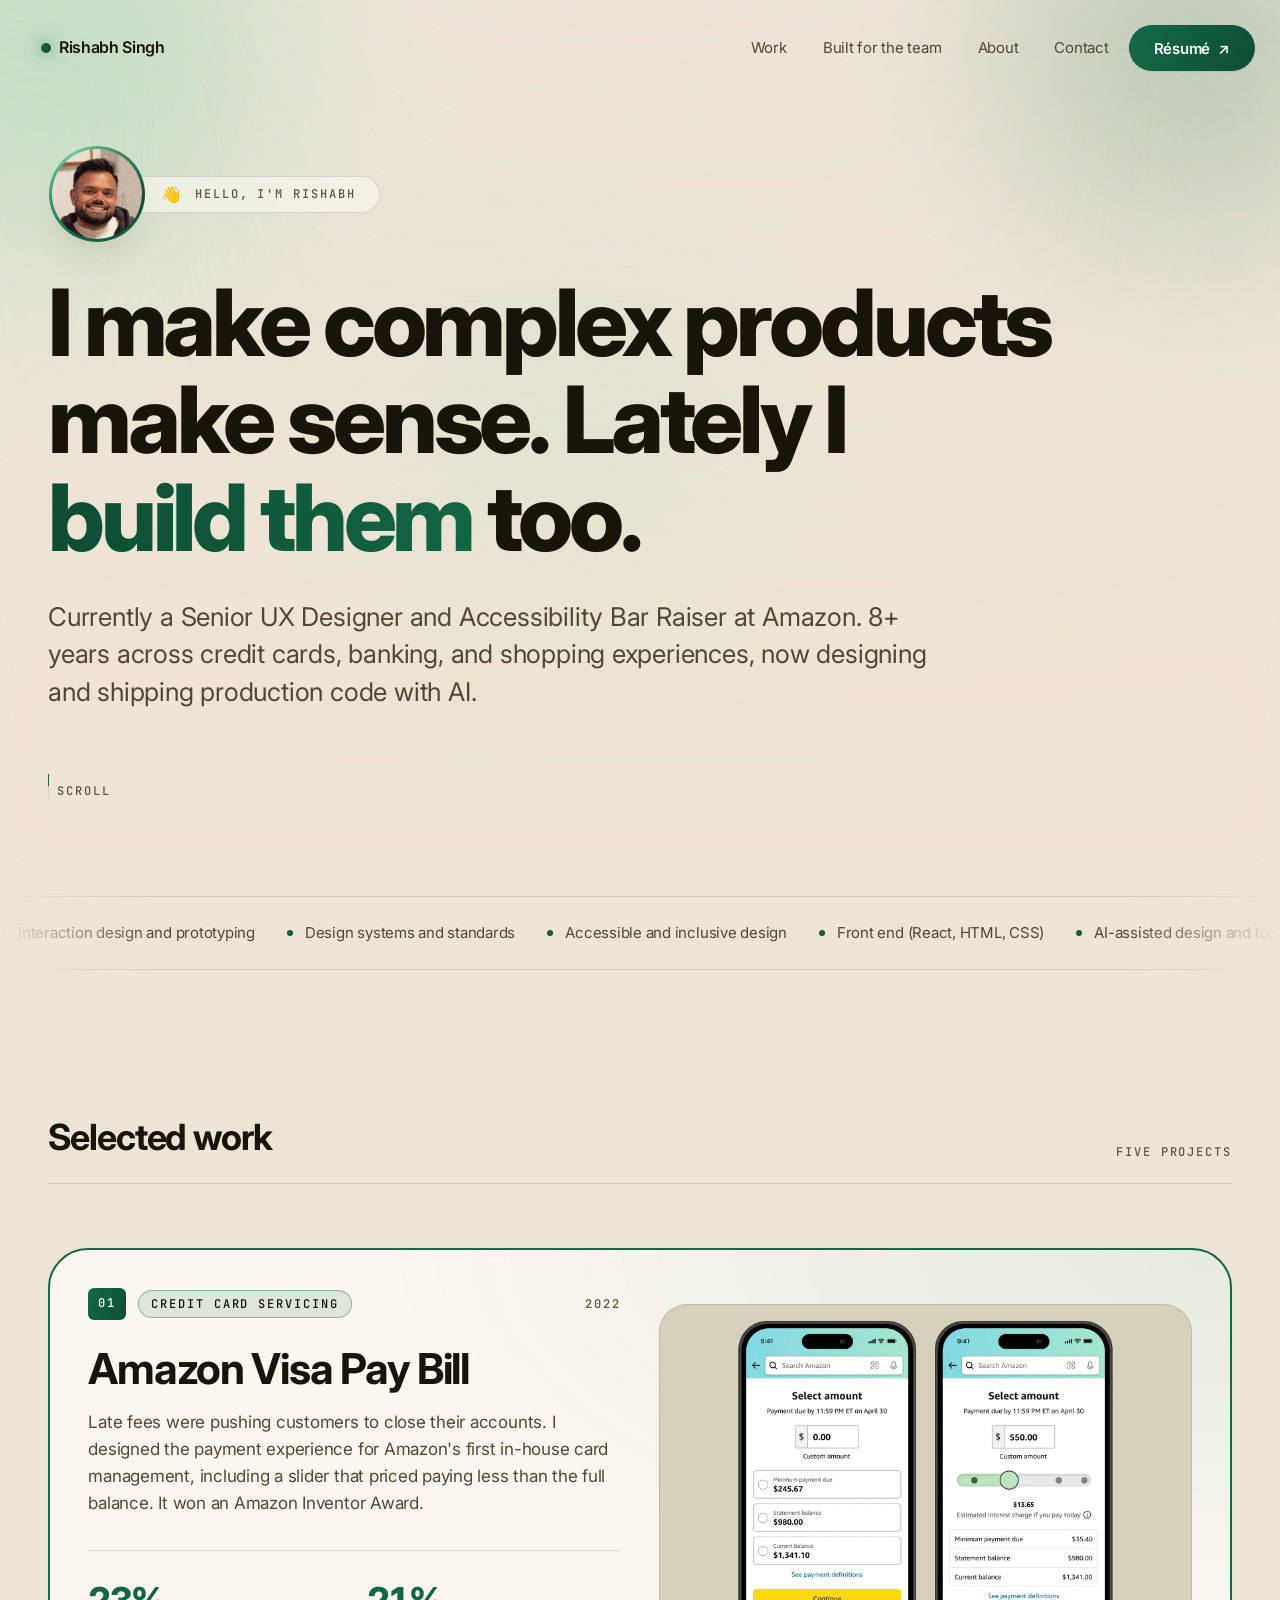
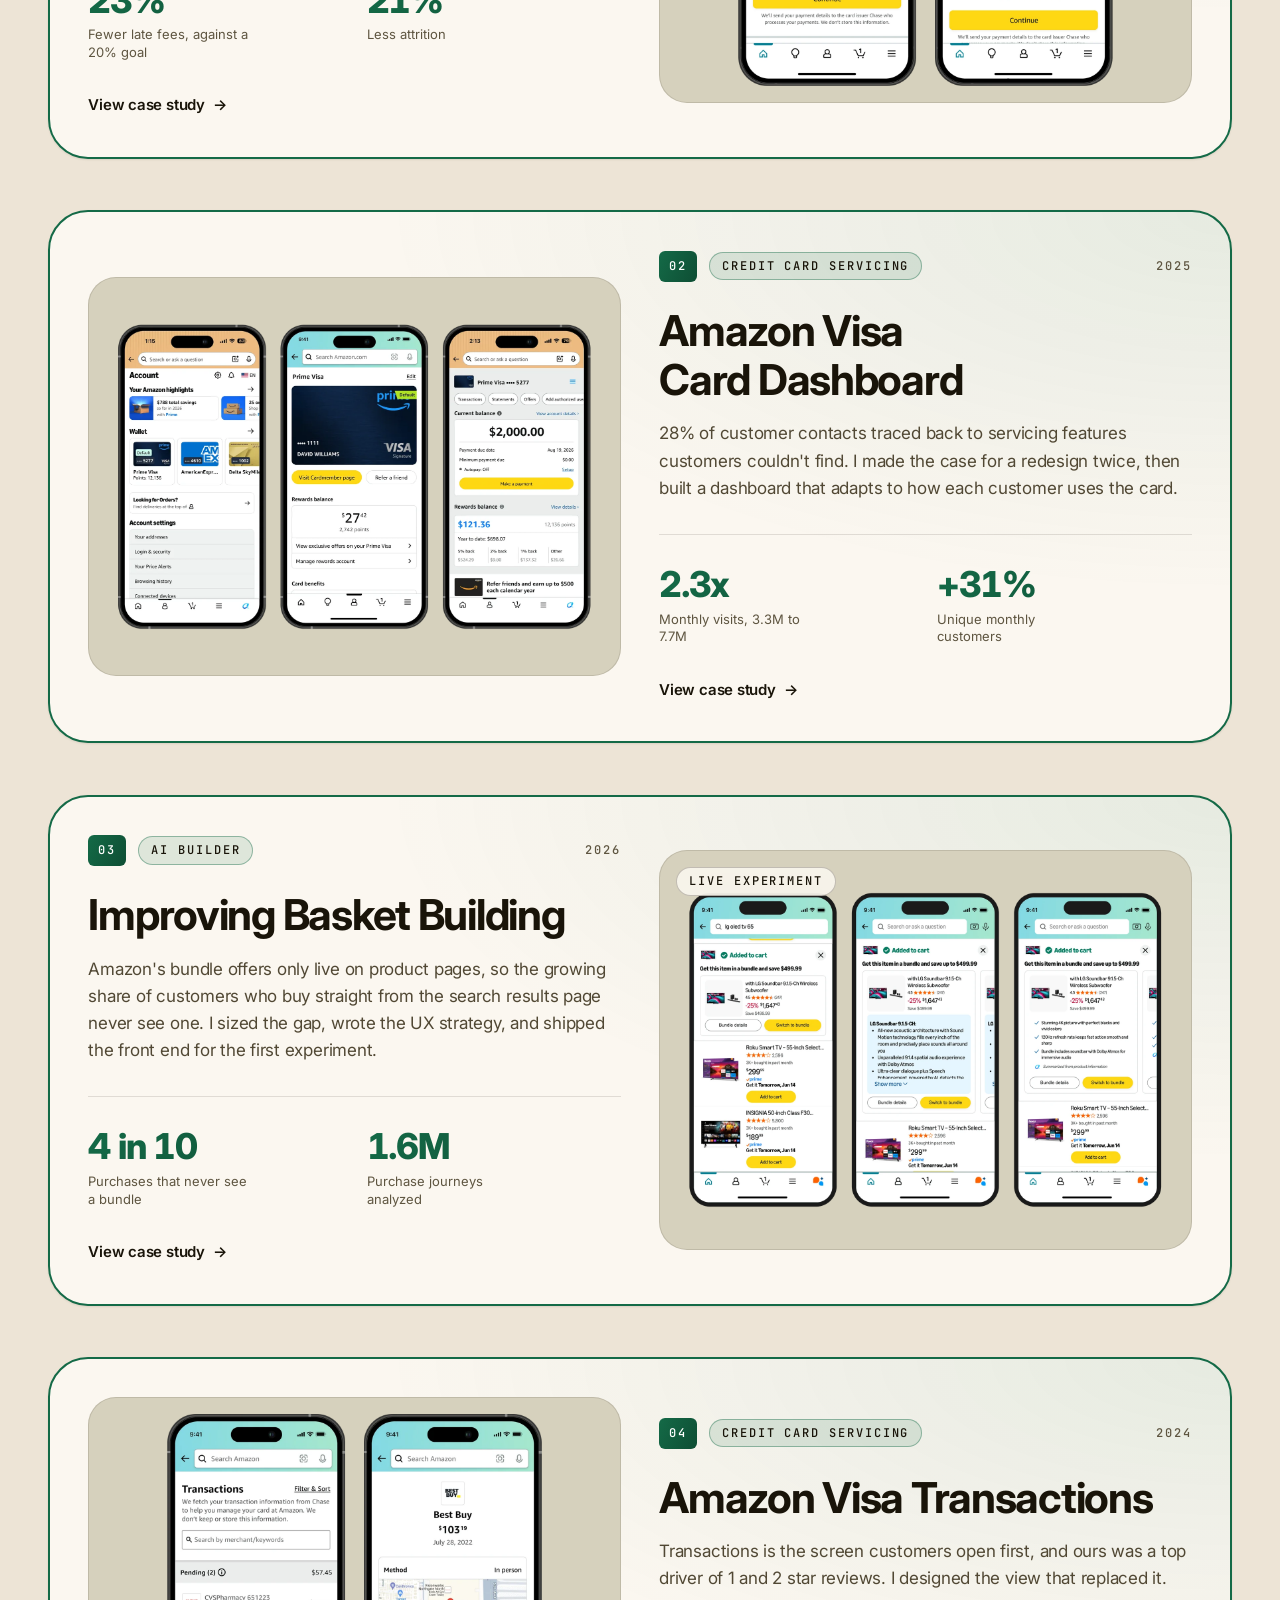
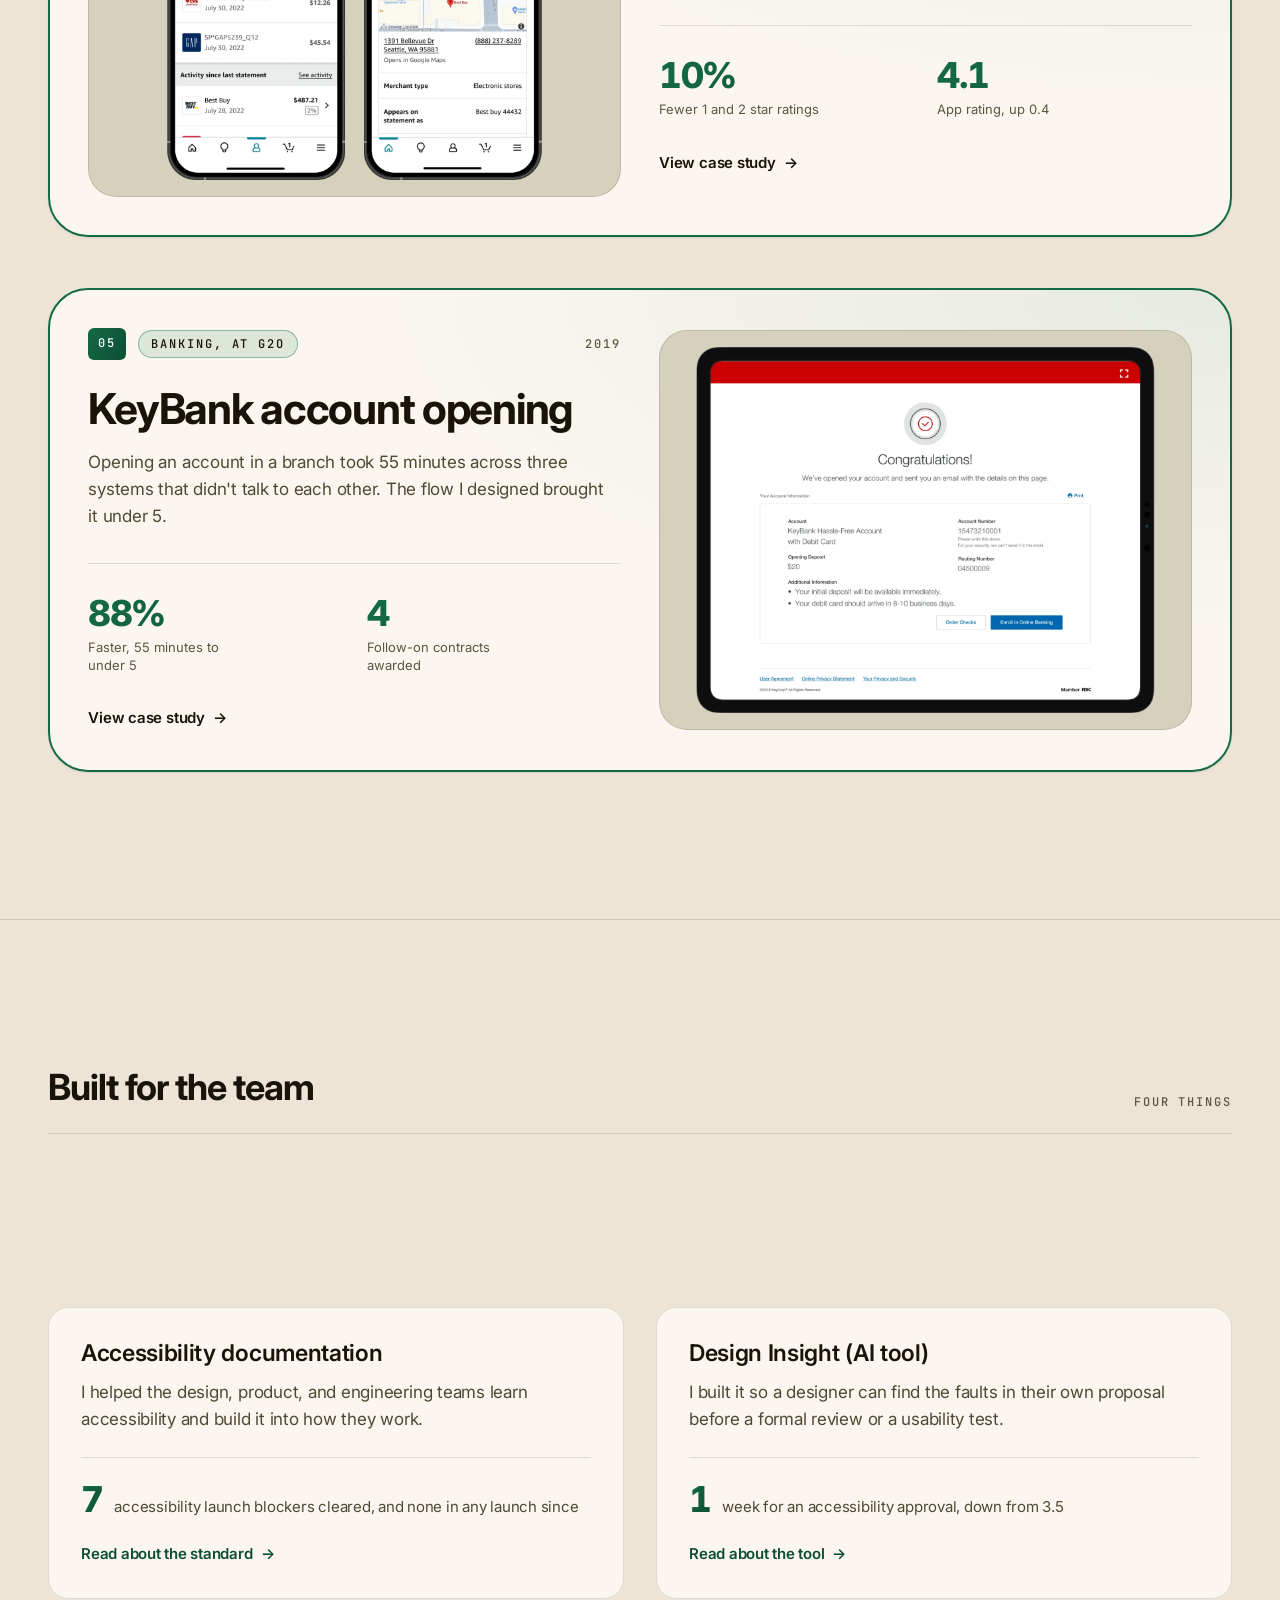
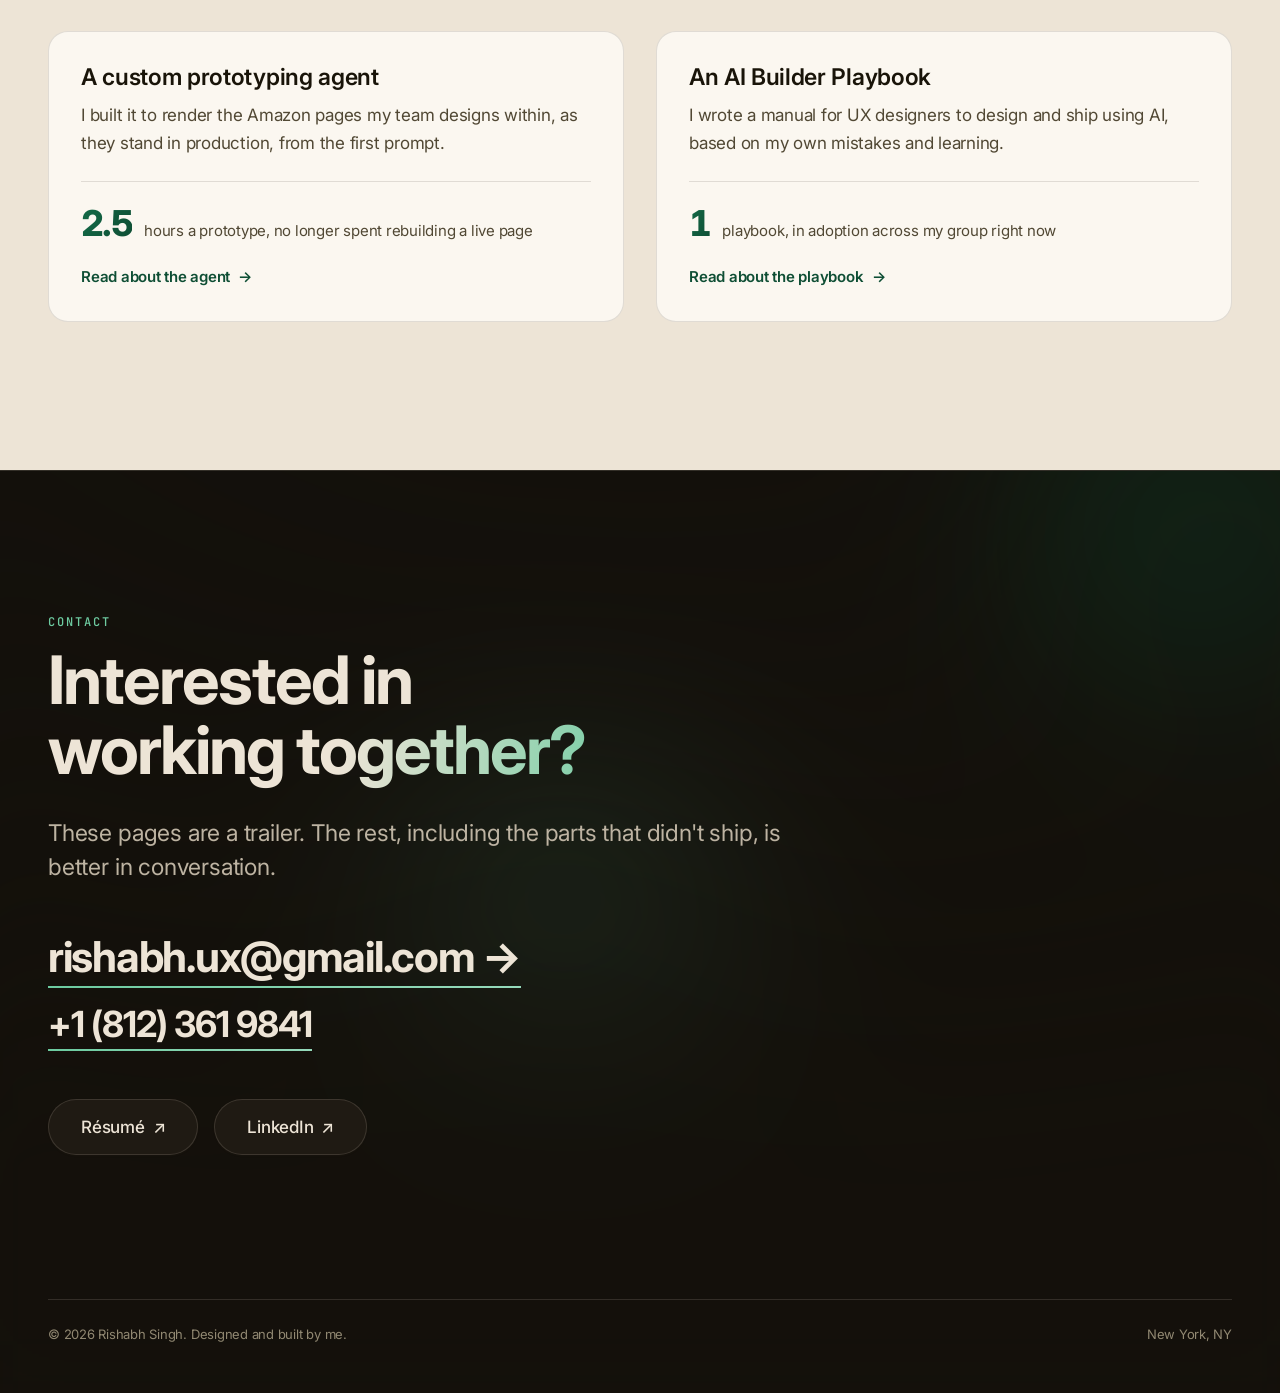
==== commit 40ca4192: "Built for the team: standfirst down to one sentence "Streamline this and just one small paragraph." " ====
--- a/index.html
+++ b/index.html
@@ -323,24 +323,20 @@
            and it stands on the same argument in section 9 of DESIGN-SYSTEM.md, that a
            long line is survivable when the block is only two lines deep.
 
-           SO THIS COPY IS ON A BUDGET. Two lines a paragraph at wide widths, about 320
-           characters, and these two are 205 and 207. A paragraph that reaches a third
-           line at 2560 breaks the argument the full width rests on, and the worst line
-           goes from 148 toward 161. Trim it, do not narrow it.
+           SO THIS COPY IS ON A BUDGET, and the budget is ONE LINE at the widest width.
+           A line holds about 161 characters at a 1690px container and this sentence is
+           148, so it sets as one line at 2560 and two everywhere narrower. A second
+           sentence breaks that. Trim it, do not narrow it, and if you do rewrite it
+           check 1900 to 2400, where a slightly longer line leaves a one word tail on a
+           full width line of its own. text-wrap: pretty holds that to two words.
 
            Six earlier treatments are tabulated on that rule, three of which shipped and
            were rejected, including a compliant 58ch one. Read them before changing
            anything here. -->
       <div class="practice-lead reveal">
         <p>
-          The case studies are work I shipped to customers. These four are work I did for the
-          people I work with: two documents a designer can learn from, and two tools that take on
-          work the team used to do by hand.
-        </p>
-        <p>
-          They sit in pairs. The documentation and the tool are about finding a problem earlier;
-          the agent and the playbook are about designing with AI. Each started as a problem I kept
-          watching us hit, mine included.
+          These four are work I did for the people I work with rather than for customers:
+          two documents to learn from, and two tools that take on manual work.
         </p>
       </div>
 
--- a/assets/css/components.css
+++ b/assets/css/components.css
@@ -663,18 +663,19 @@
    returning to it across many lines, and a two-sentence caption wraps to one or two
    lines, where there is almost nothing to lose." A one-up figcaption runs to 237
    characters on that argument and a .case-note to about 230, both shipped, both in
-   section 9 and section 11 by name. This deck sets TWO LINES A PARAGRAPH at every width
-   from 1280 up, which is the condition those rules turn on, so it belongs with them.
-
-   WHICH MAKES THIS A COPY BUDGET, exactly as it does for captions. The budget is two
-   lines a paragraph at wide widths, and at 1690px of container a line holds about 161
-   characters, so the ceiling is roughly 320 characters a paragraph. Today's are 205 and
-   207, so there is room, but a paragraph that runs to a THIRD line at 2560 has broken
-   the only argument holding this rule up. Section 9's own instruction for captions
-   applies verbatim here: the fix is always to trim the copy, never to narrow it.
-
-   What it costs, stated plainly so nobody has to rediscover it: 148 characters on the
-   worst line at 2560, against the WCAG 1.4.8 AAA ceiling of 80. Span and size are one
+   section 9 and section 11 by name. This deck is ONE SENTENCE that sets as ONE LINE at
+   2560 and two lines everywhere narrower, which is the condition those rules turn on, so
+   it belongs with them. It is the shortest block in the uncapped set and therefore the
+   safest of the three.
+
+   WHICH MAKES THIS A COPY BUDGET, exactly as it does for captions, and the budget here
+   is unusually easy to state: ONE LINE AT THE WIDEST WIDTH. At 1690px of container a
+   line holds about 161 characters and the copy is 148, so a second sentence breaks it.
+   Section 9's own instruction for captions applies verbatim: the fix is always to trim
+   the copy, never to narrow it.
+
+   What it costs, stated plainly so nobody has to rediscover it: 148 characters on that
+   one line at 2560, against the WCAG 1.4.8 AAA ceiling of 80. Span and size are one
    dial, a line being characters x advance x size, so full width and a short line are
    the same variable pulling in opposite directions:
 
@@ -684,9 +685,9 @@
      36px (--t-display-3) about 107      equal to its own h2, so the ceiling on size
      48px                 about 80       compliant, and 33% larger than its own h2
 
-   Capacity, not the measured line: this copy is 205 and 207 characters, so at 1690 each
-   paragraph breaks into 148 + 56 rather than filling a 161 character line. Which means
-   LONGER COPY HERE MAKES THE WORST LINE WORSE, up to 161. That is the opposite of the
+   Capacity, and the copy is 148, which is why it fits on one line at 2560 with about a
+   dozen characters to spare. LONGER COPY HERE MAKES THE WORST LINE WORSE, not longer:
+   it fills toward 161 and then starts a second line. That is the opposite of the
    relationship that held while there was a measure, when more words only added lines.
 
    So 80 characters at full width needs 48px type, which would make the standfirst
@@ -696,8 +697,8 @@
 
    The mitigations that are available at this line length are all in place. --lh-relaxed
    at 1.6 is 1.4.8's other half and the most generous leading on the site, which is what
-   makes the return sweep survivable. The copy is two short paragraphs rather than one
-   long one, so no line block is more than two lines deep at wide widths. And the deck
+   makes the return sweep survivable. The copy is one sentence, so at the width where
+   the line is longest there is no return sweep at all. And the deck
    is 24px, the largest body size on the site, so the line is long in characters but the
    words themselves are easy.
 
@@ -731,20 +732,29 @@
    route back to a shorter line here. Type size is.
 
    Measured worst characters on any rendered line, DPR 2, with the left and right edges
-   of the deck verified equal to the section head's at every one of these:
-
-     390   40   6 lines a paragraph      1728  107   2
-     600   63   4                        1920  123   2
-     744   77   3                        2200  142   2
-     860   77   3                        2560  148   2
-     1024  86   3   <- over 80 from here 3840  148   2   flat, --page-max caps at 1800
-     1280  104  2
+   of the deck verified equal to the section head's at every one of these, and the line
+   breaks in brackets because the shape of the tail matters as much as the worst line:
+
+     390   42   [42, 40, 38, 25]         1728  108  [108, 39]
+     600   64   [64, 62, 20]             1920  122  [122, 25]
+     744   79   [79, 68]                 2200  135  [135, 12]
+     860   79   [79, 68]                 2560  148  [148]      one line, as intended
+     1024  83   [83, 64]  <- over 80     3840  148  [148]      flat, --page-max at 1800
+     1280  102  [102, 45]
 
    Inside the 80 character ceiling up to about 950px of viewport and over it above that,
-   on the line-count argument above. The 1024 row is the weak one and the only one worth
-   watching: three lines at 86 characters is the single width where both halves of the
-   trade are slightly against it. It is 6 characters over, so it stands, but a copy edit
-   that pushes 1024 to four lines should be reconsidered rather than measured again. */
+   on the line-count argument above. Nowhere is it more than two lines except at 390 and
+   600, where the line is 42 and 64 characters and the ceiling is not in play at all. So
+   there is no width at which this deck is both long-lined and deep, which is the whole
+   case for it.
+
+   text-wrap: pretty is doing real work and is not decoration. Without it 2200 broke as
+   [142, 5], giving a single five character word its own full width line, which is the
+   one way an uncapped paragraph looks broken rather than long. It comes back as
+   [135, 12]. The widow window is intrinsic to an uncapped column, because capacity
+   varies continuously with the viewport while the copy length is fixed, so every length
+   produces a thin tail at SOME width; pretty is what keeps that tail to two words
+   instead of one. If this copy is ever rewritten, check 1900 to 2400 specifically. */
 .practice-lead {
   margin-top: var(--s-6);
   display: grid;
@@ -764,6 +774,7 @@
   font-size: var(--t-lead-wide);
   line-height: var(--lh-relaxed);
   letter-spacing: -0.008em;
+  text-wrap: pretty;
 }
 
 /* Two by two, --s-8 below the head, the same offset .projects uses.
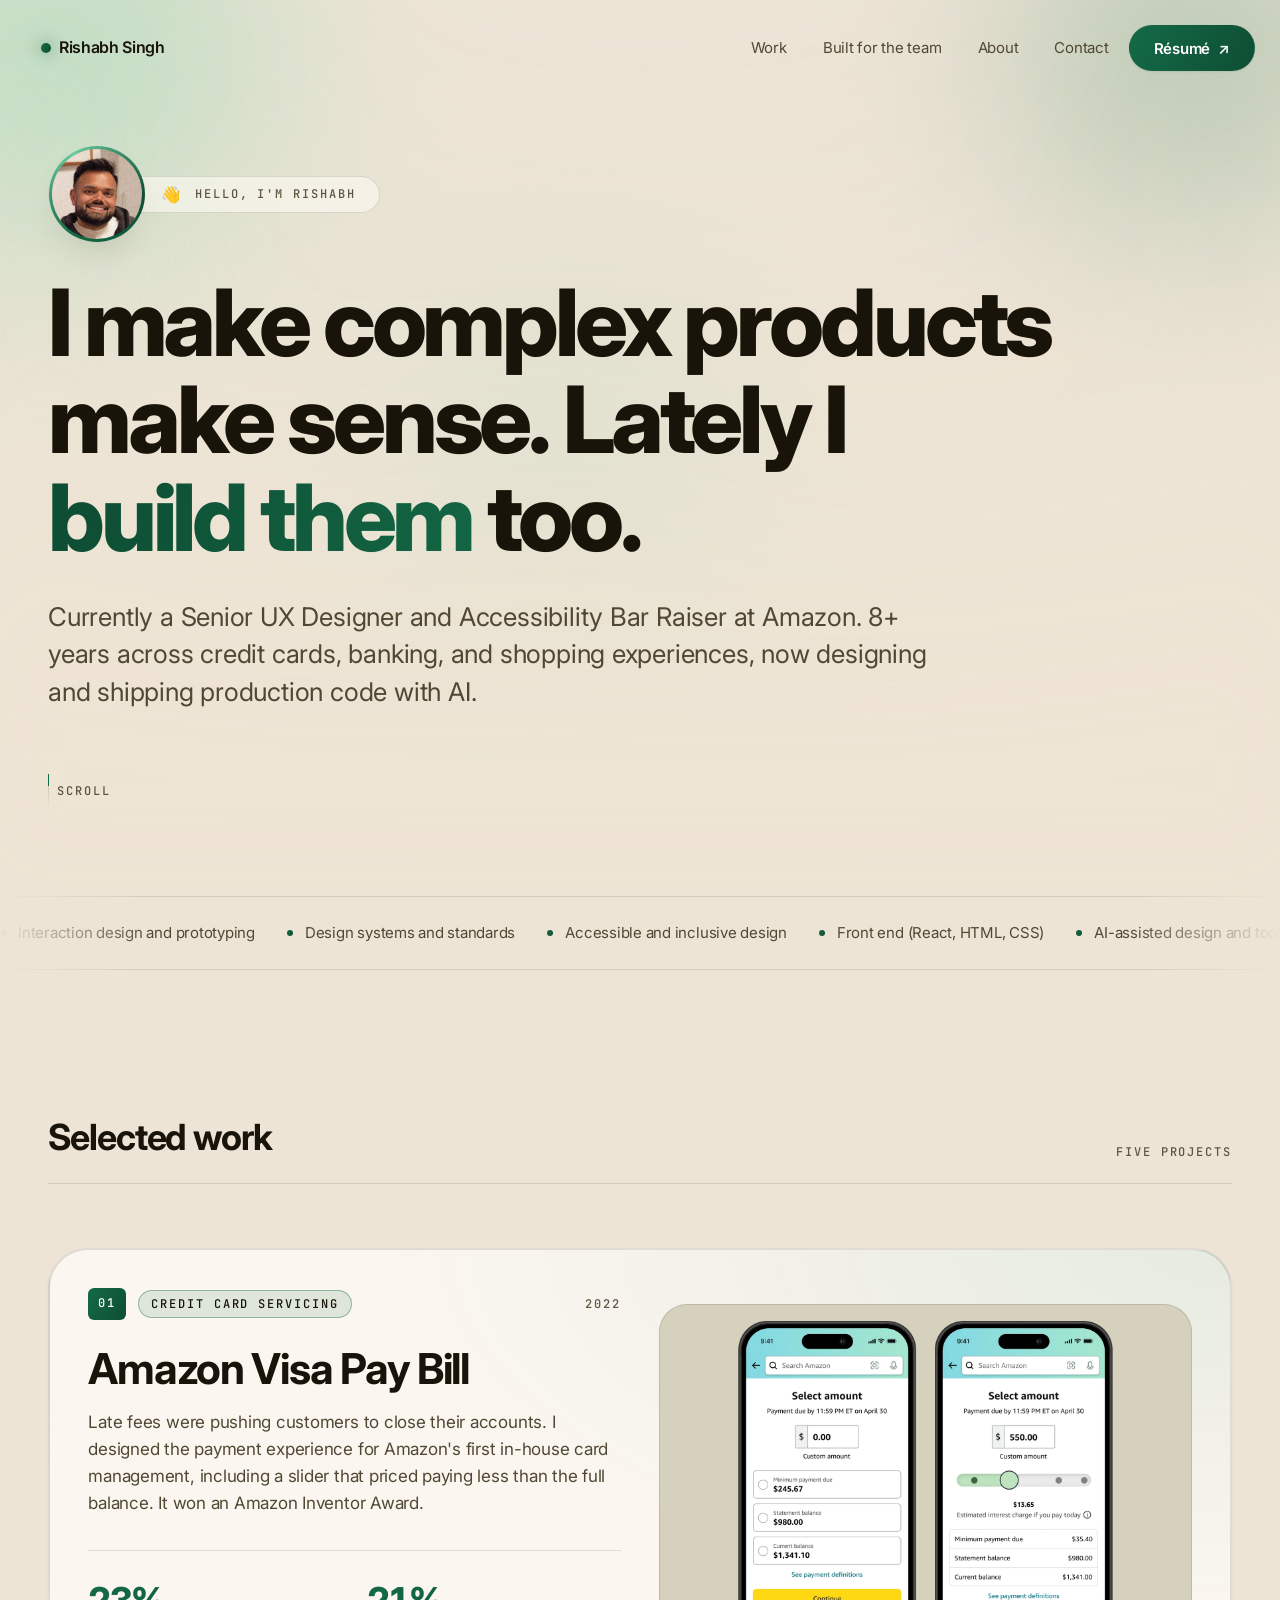
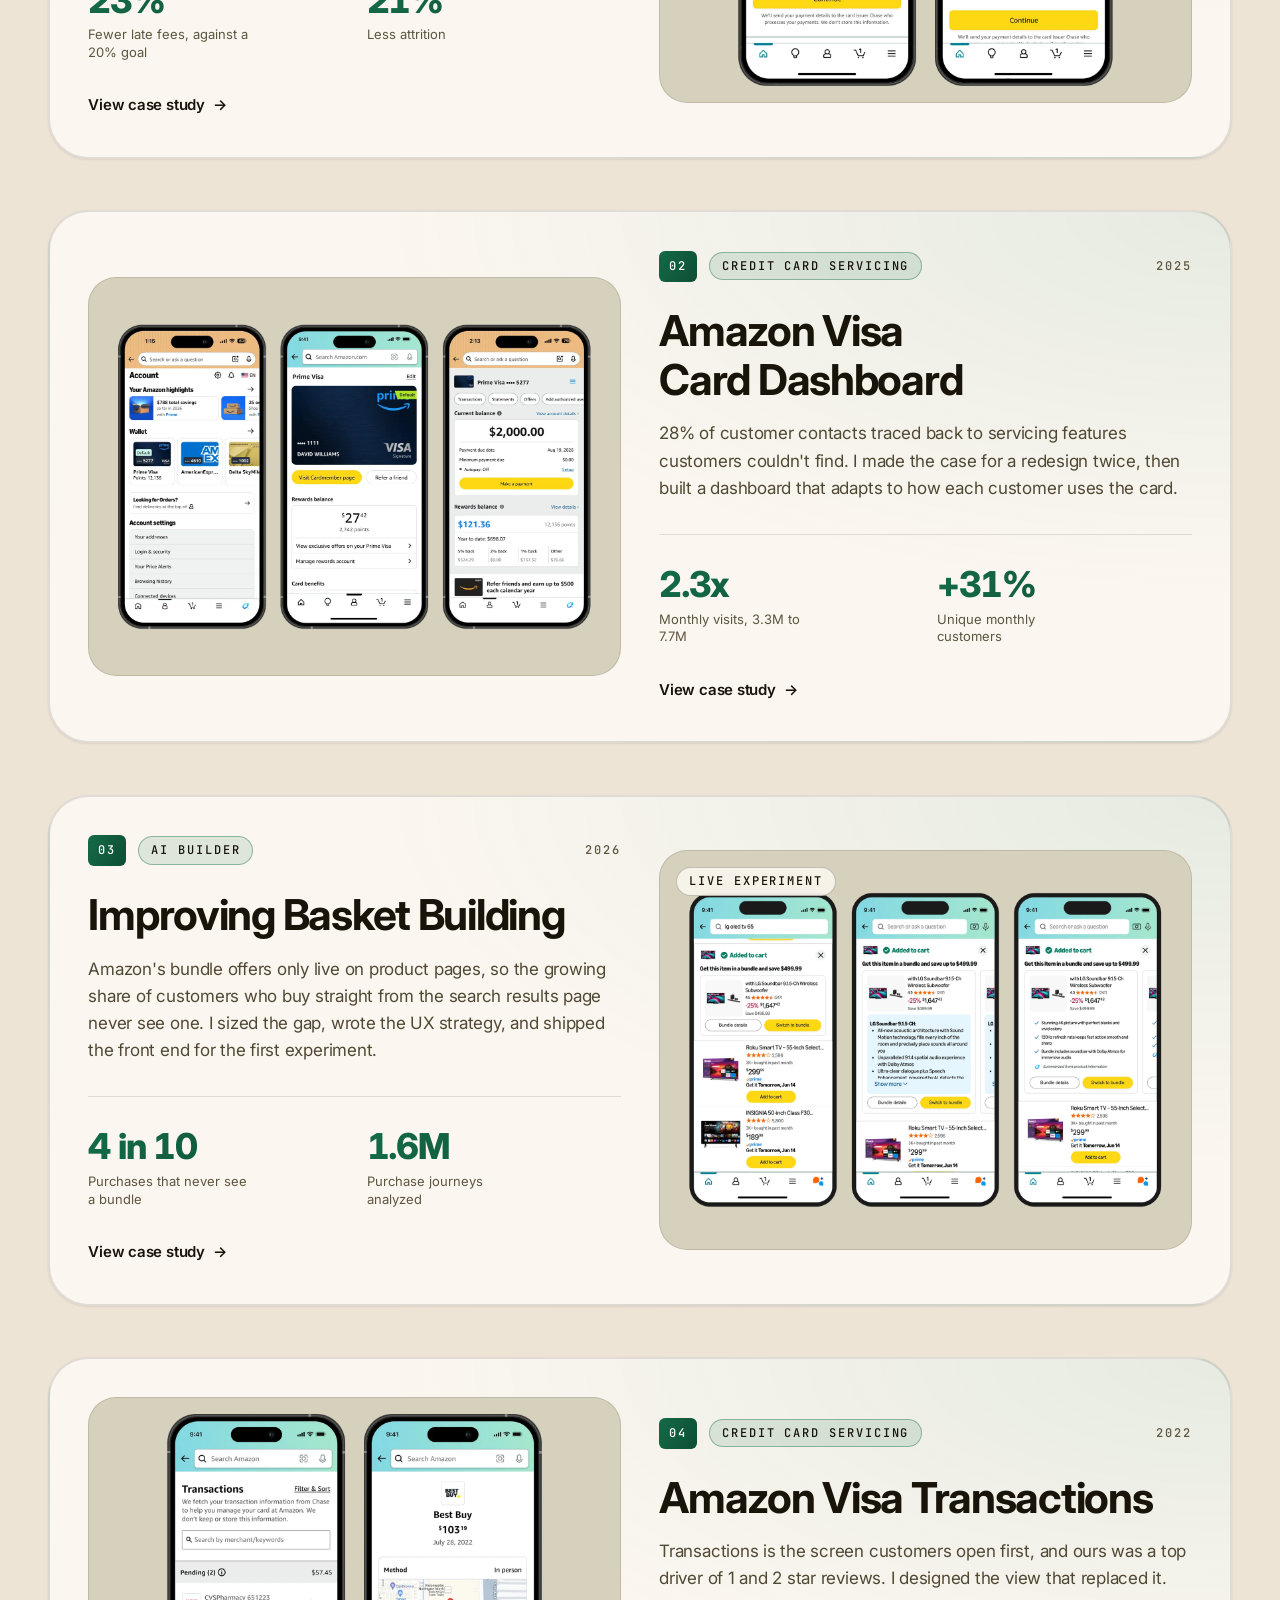
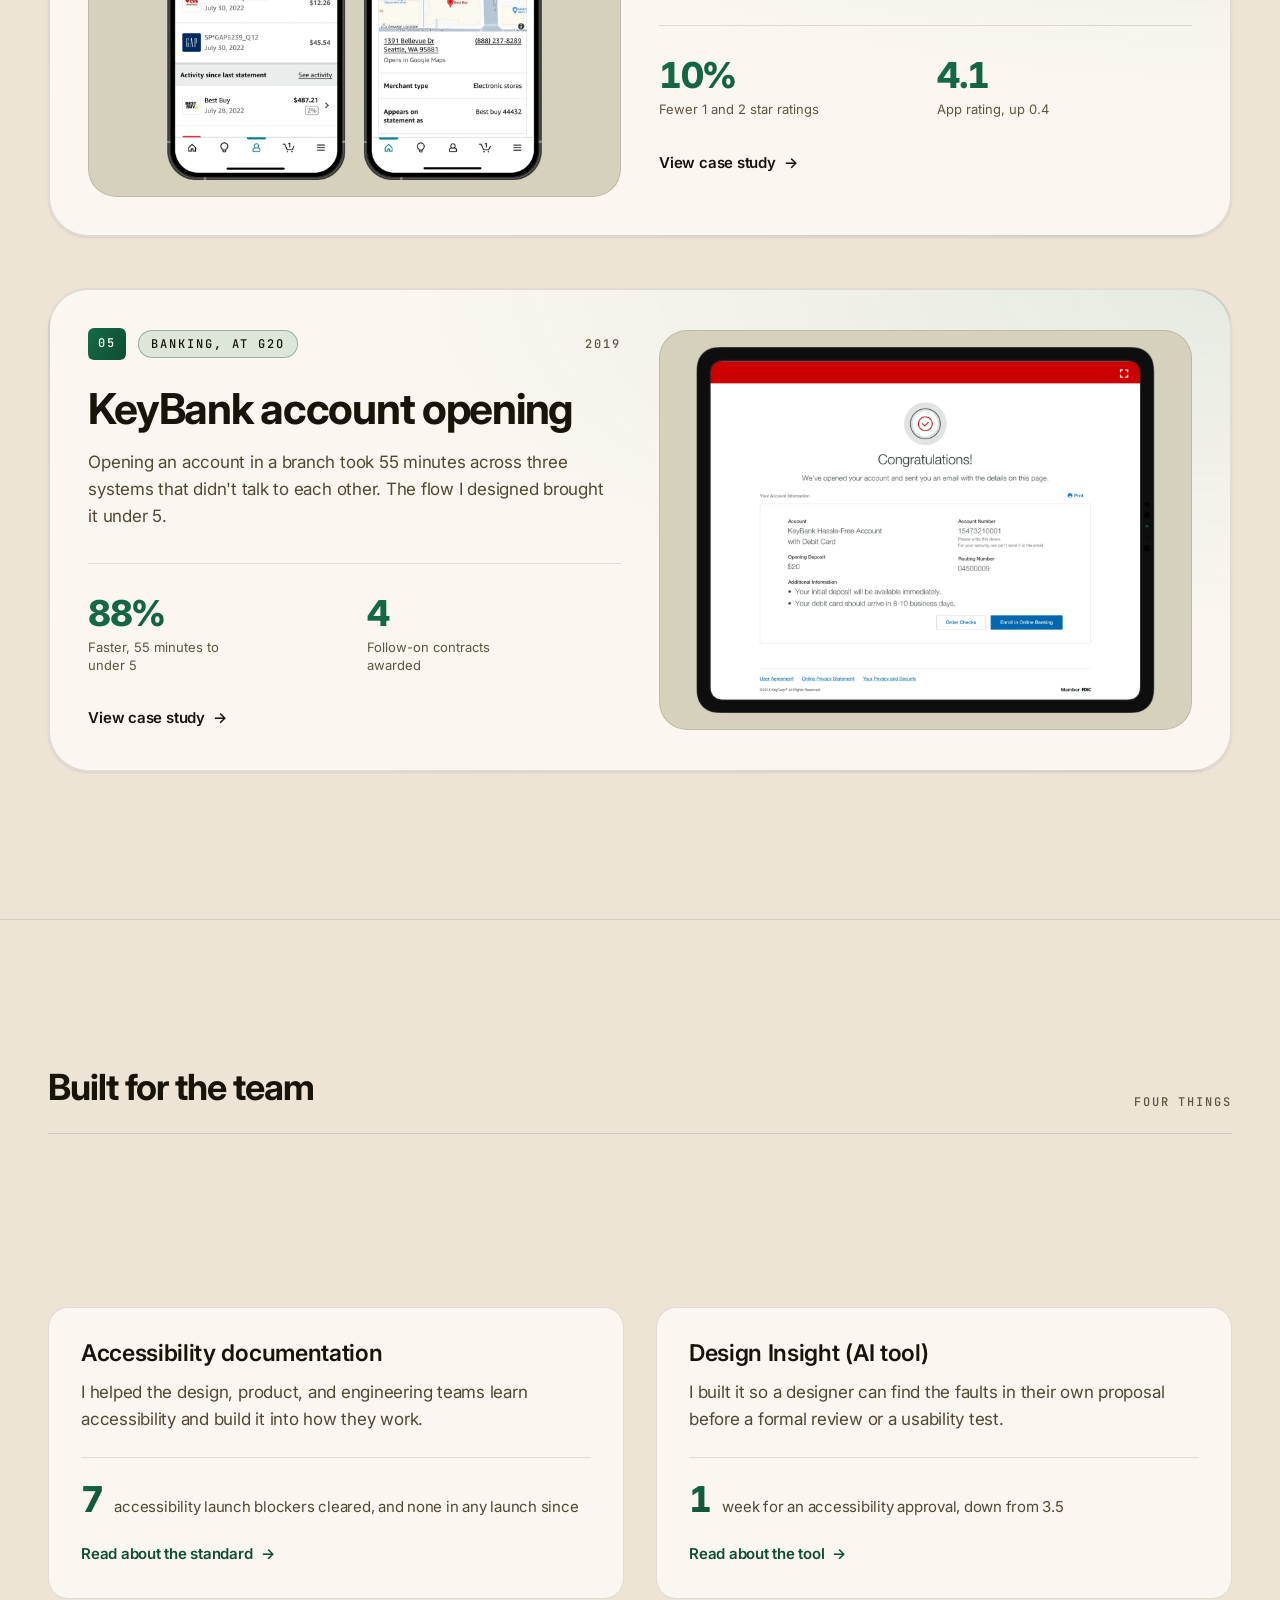
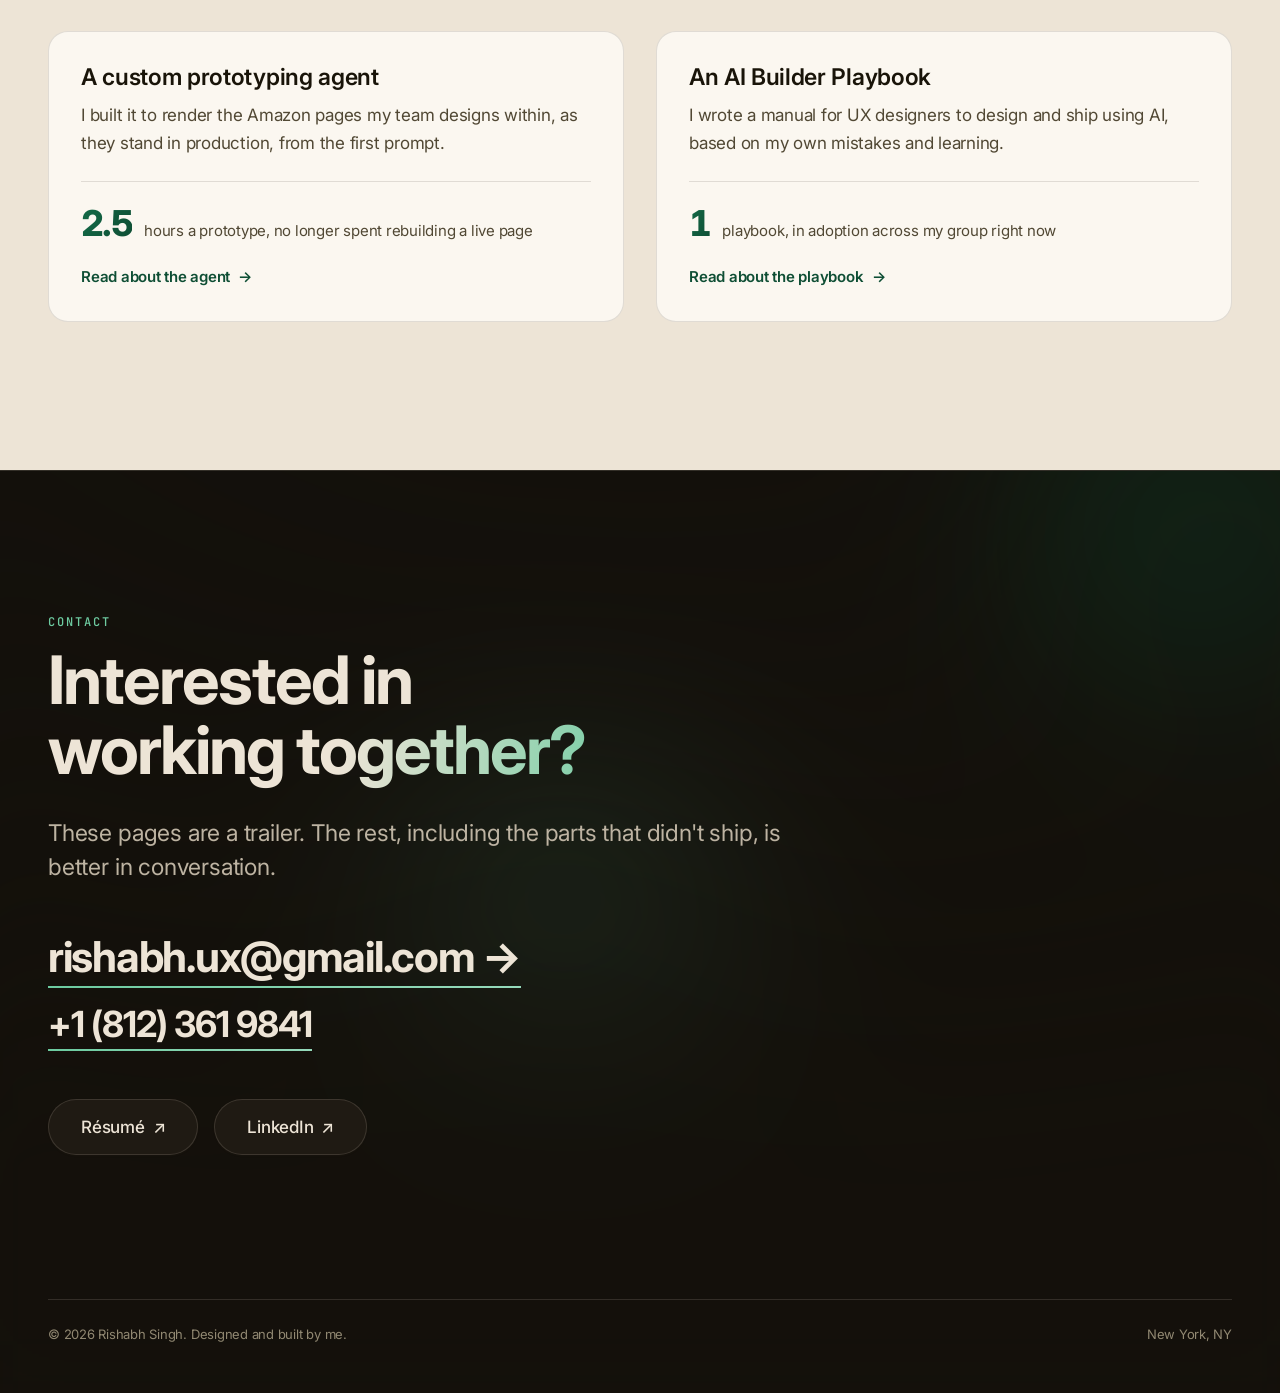
==== commit 29f64c33: "Project card ring illuminates on hover; Transactions year to 2022 Asked for together: "I want the gr" ====
--- a/index.html
+++ b/index.html
@@ -241,7 +241,7 @@
               <p class="project__meta">
                 <span class="project__index num">04</span>
                 <span class="project__tag label">Credit card servicing</span>
-                <span class="project__year label num">2024</span>
+                <span class="project__year label num">2022</span>
               </p>
               <h3 class="display-2 project__title">
                 <a class="project__link" href="work/transactions.html">Amazon Visa Transactions</a>
--- a/assets/css/components.css
+++ b/assets/css/components.css
@@ -426,10 +426,20 @@
   margin-top: var(--s-8);
 }
 
-/* The accent ring goes all the way round, at the user's direction. It used to be
-   a 1px --stroke hairline with a 2px --grad-accent bar across the top only, which
-   read as a card that had lost three of its four green edges rather than as a
-   deliberate top rule.
+/* The ring is a quiet --stroke hairline at rest and lights up --accent on hover,
+   at the user's direction: "I want the green border to only illuminate once I
+   hover over the project thumbnail." It was full --accent in both states from
+   iteration 23 until then, which made five green rings the loudest thing on the
+   page and left hover with nowhere to go but darker. Now the green is the reward
+   for pointing at a card rather than the card's resting state.
+
+   THE WIDTH STAYS 2px IN BOTH STATES and only border-color moves. Going from 1px
+   to 2px on hover would relayout the card and shift every line inside it by a
+   pixel, which reads as a jolt, so the resting border carries the full 2px at
+   --stroke's 12% ink instead of being thinner or transparent. Transparent was the
+   other option and is wrong here: the cards sit on --bg with a --bg-raised fill
+   that is only a few percent lighter, so without an edge the card loses its
+   boundary at rest and --shadow-sm alone is not enough to give it one.
 
    Solid --accent, not border-image with --grad-accent. A gradient border is only
    reachable through border-image, and border-image does not follow border-radius,
@@ -437,11 +447,12 @@
    it. The mask-composite ring trick does respect the radius but needs a -webkit-
    fallback to work in Safari, which is a lot of machinery for a gradient whose two
    stops are both dark green: at 2px the difference between --grad-accent and flat
-   --accent is not visible. See iterations/23-project-card-green-ring/. */
+   --accent is not visible. See iterations/23-project-card-green-ring/ for that
+   pass and iterations/58-project-ring-on-hover/ for this one. */
 .project {
   position: relative;
   border-radius: var(--r-2xl);
-  border: 2px solid var(--accent);
+  border: 2px solid var(--stroke);
   background:
     radial-gradient(120% 120% at 100% 0%, color-mix(in oklab, var(--accent) 9%, transparent), transparent 60%),
     var(--bg-raised);
@@ -451,13 +462,22 @@
               box-shadow var(--dur-slow) var(--ease-out);
 }
 
-/* Hover deepens the ring rather than lighting it up. The old rule moved the border
-   from --stroke to --accent at 35%, which was a brightening; against a ring that is
-   already full --accent that would read as the card going pale on hover. --accent-2
-   is the gradient's own second stop, so this is the one colour the ring was already
-   made of. */
-.project:hover {
-  border-color: var(--accent-2);
+/* :focus-within is not optional decoration alongside :hover. The card's whole face is
+   a click target through .project__link's ::after, so a keyboard user tabbing to the
+   title is doing the same thing a mouse user hovering is doing, and they should get
+   the same green. Without it the ring would be a mouse-only affordance and the two
+   input modes would show different pages. .project__link:focus-visible::after still
+   draws its own --accent outline on top of this, which is the actual 2.4.7 focus
+   indicator; this rule is the card-level companion to it, not a replacement.
+
+   --accent, not --accent-2. --accent-2 is --forest-deep and was the old hover colour
+   back when the ring was already full --accent at rest and could only deepen. Now
+   that rest is a grey hairline the move is an illumination, so it lands on the
+   brighter of the two greens. Both are still in play on the page: .practice-card's
+   title uses --accent-2 on hover. */
+.project:hover,
+.project:focus-within {
+  border-color: var(--accent);
   box-shadow: var(--shadow-lg);
 }
 
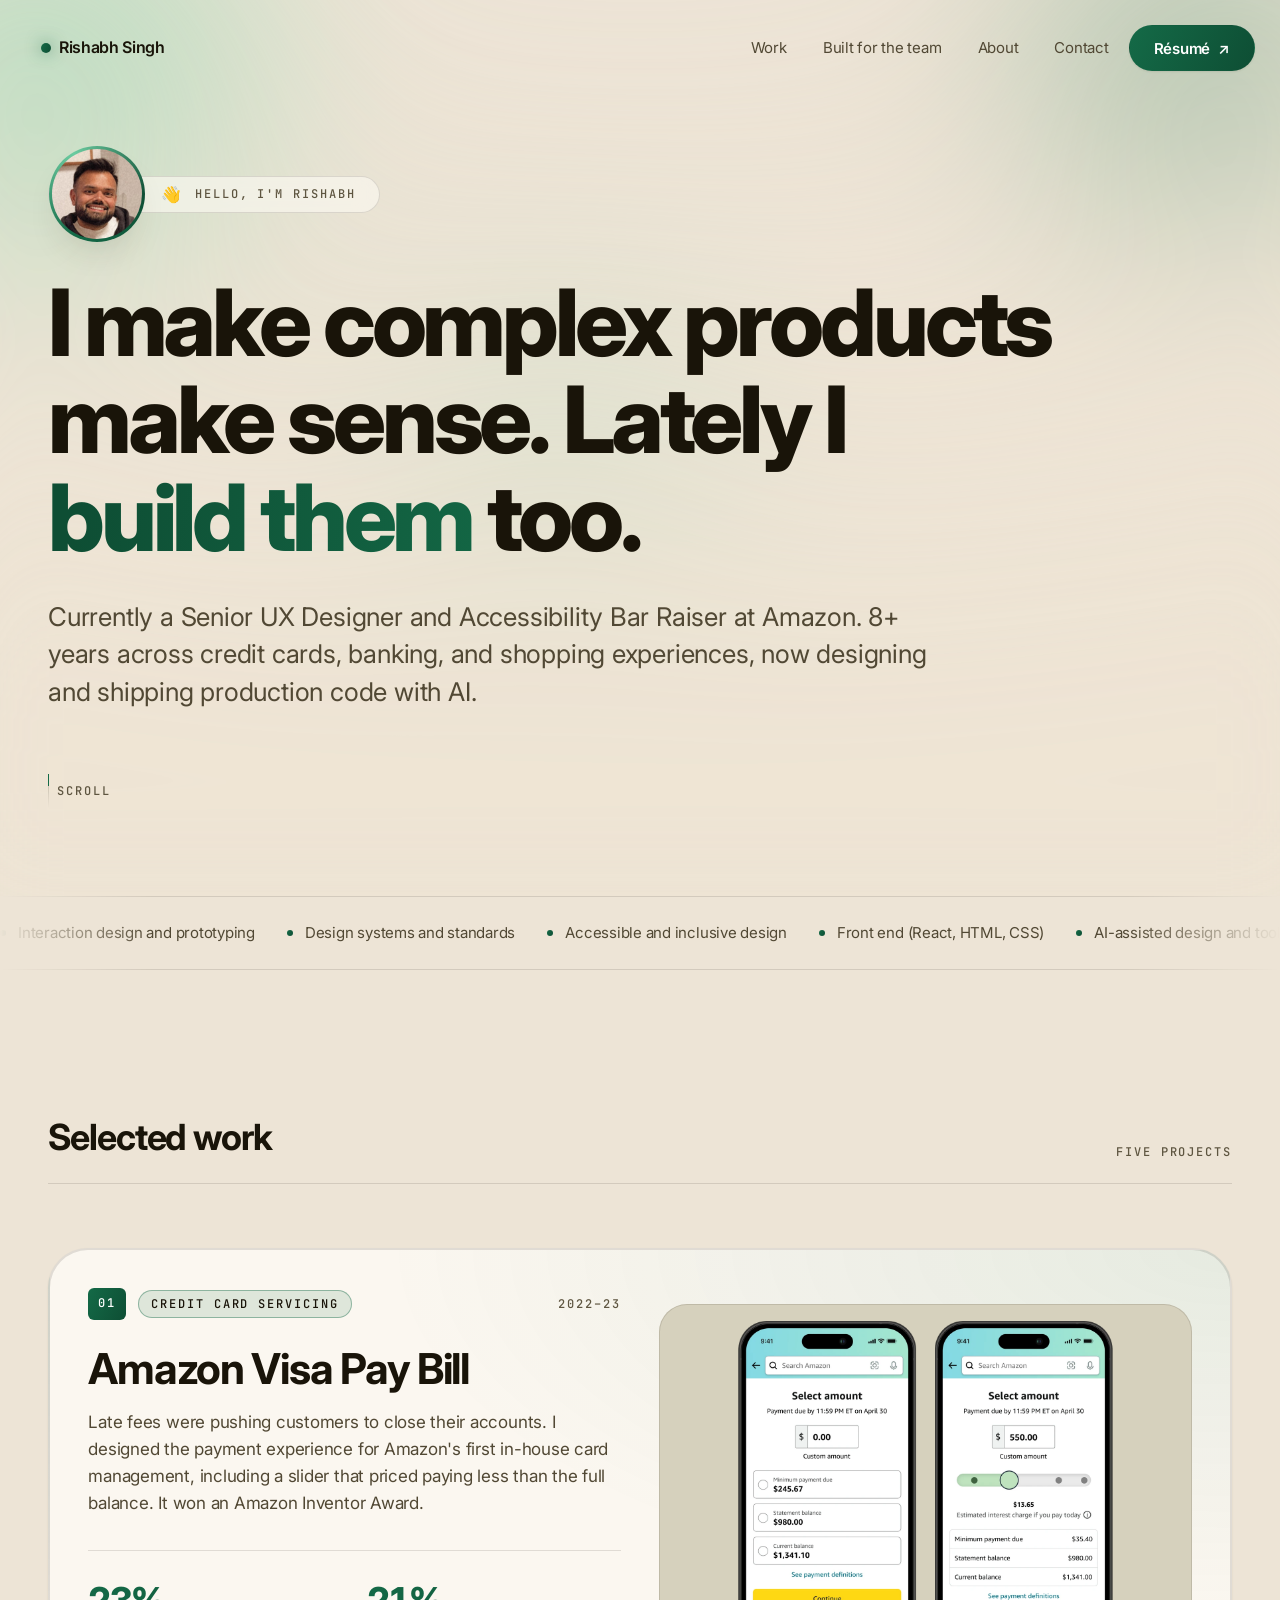
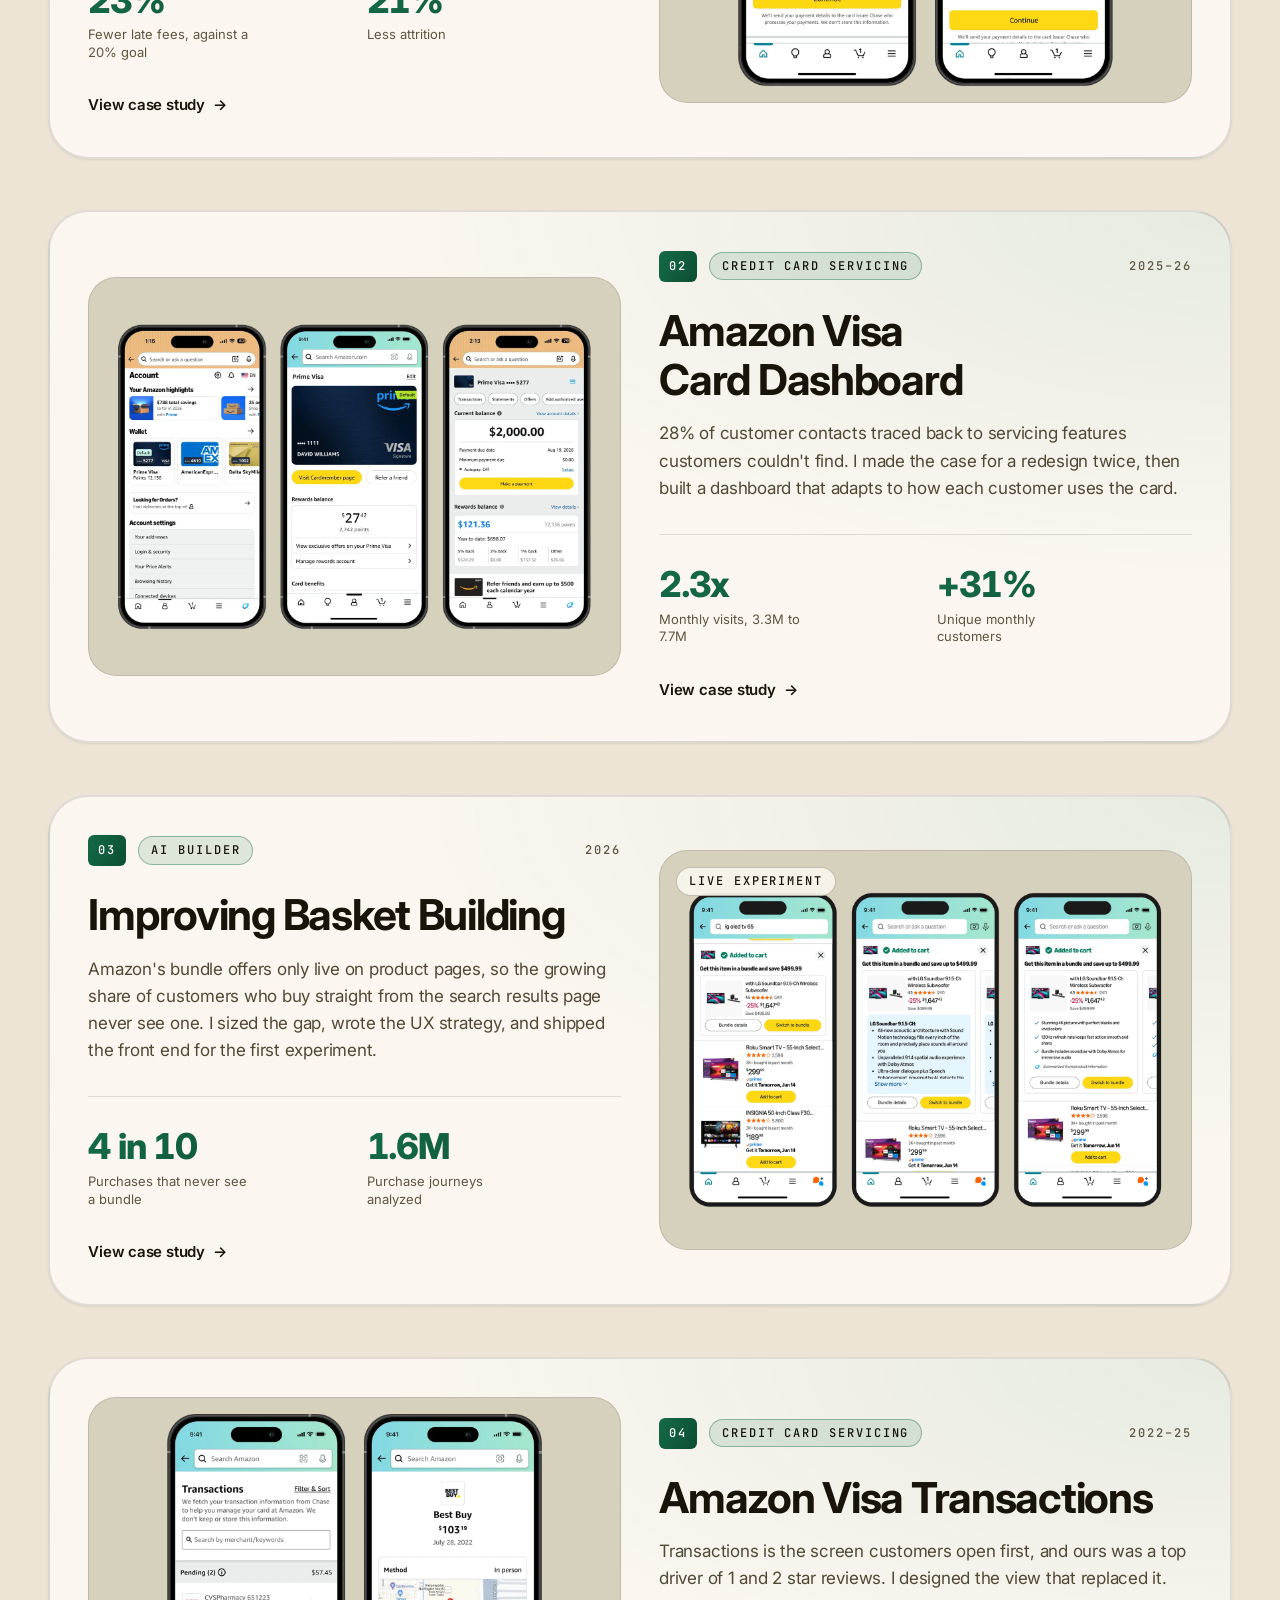
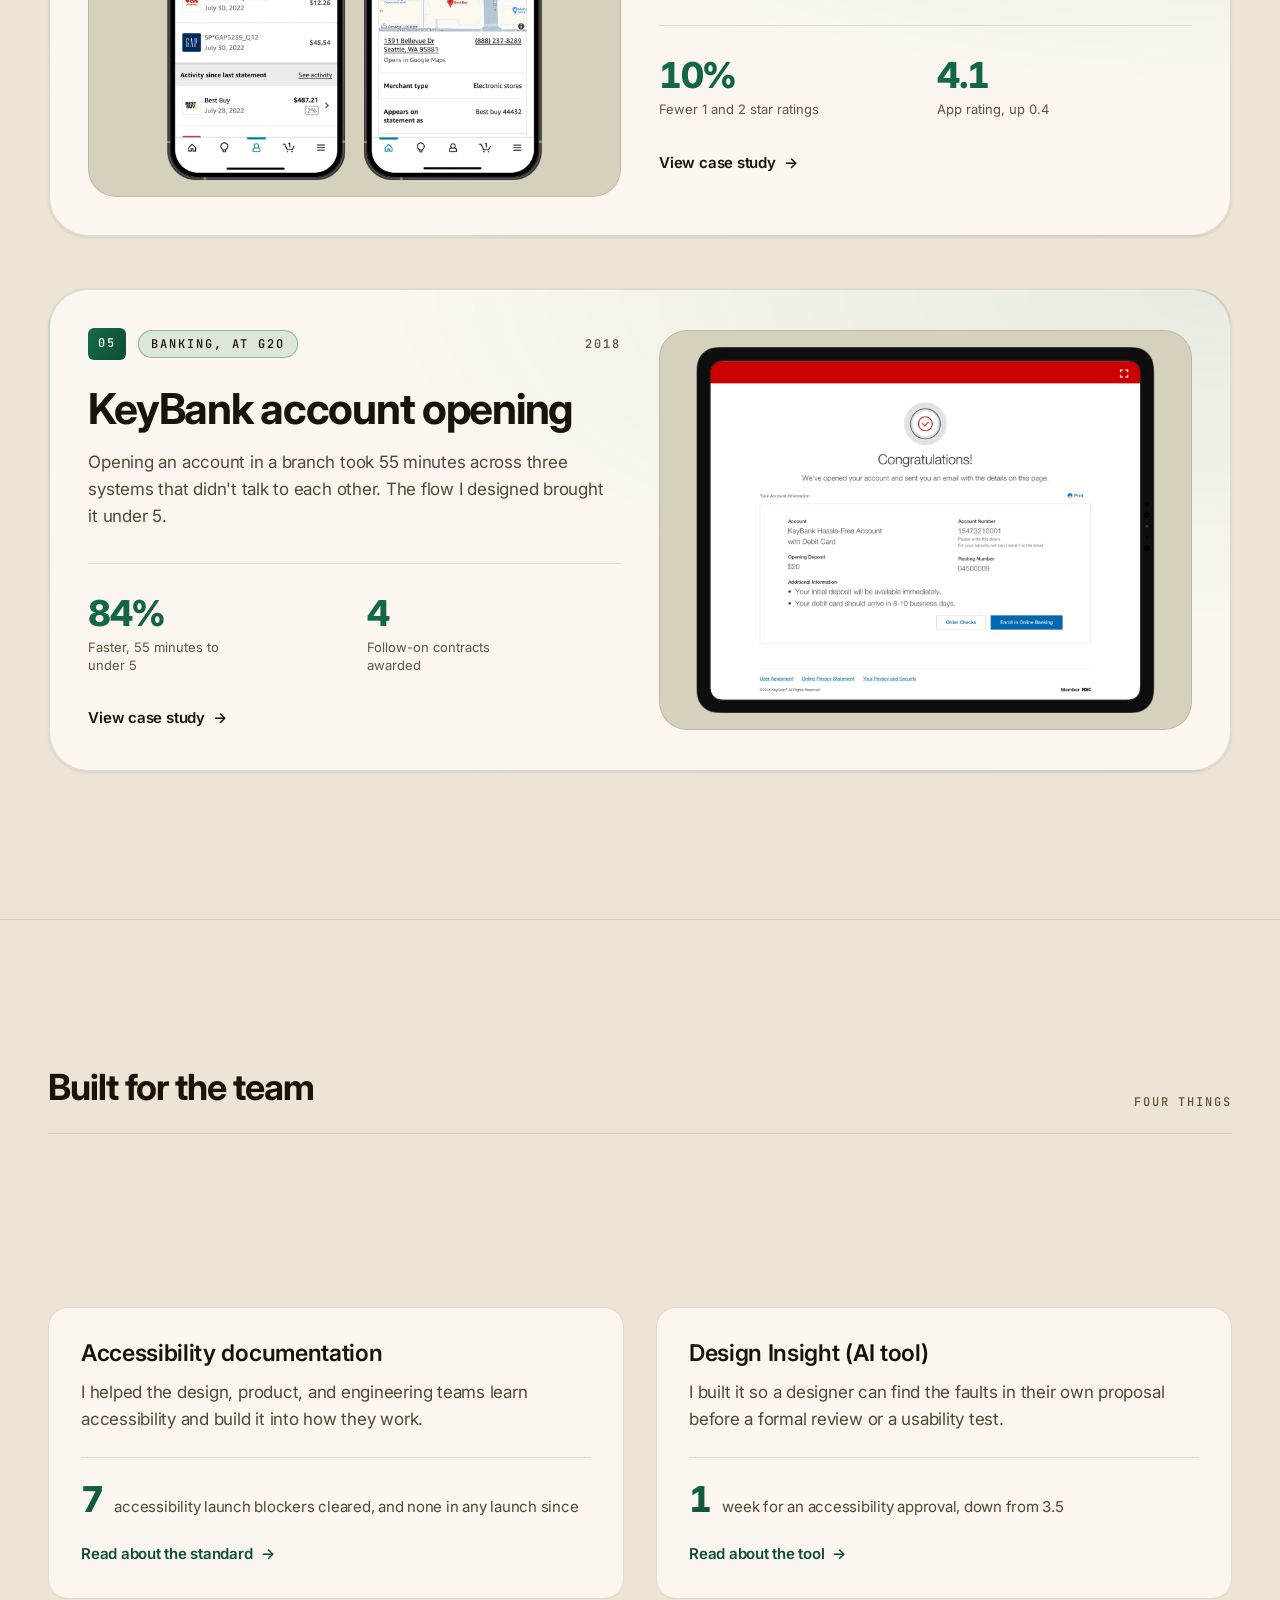
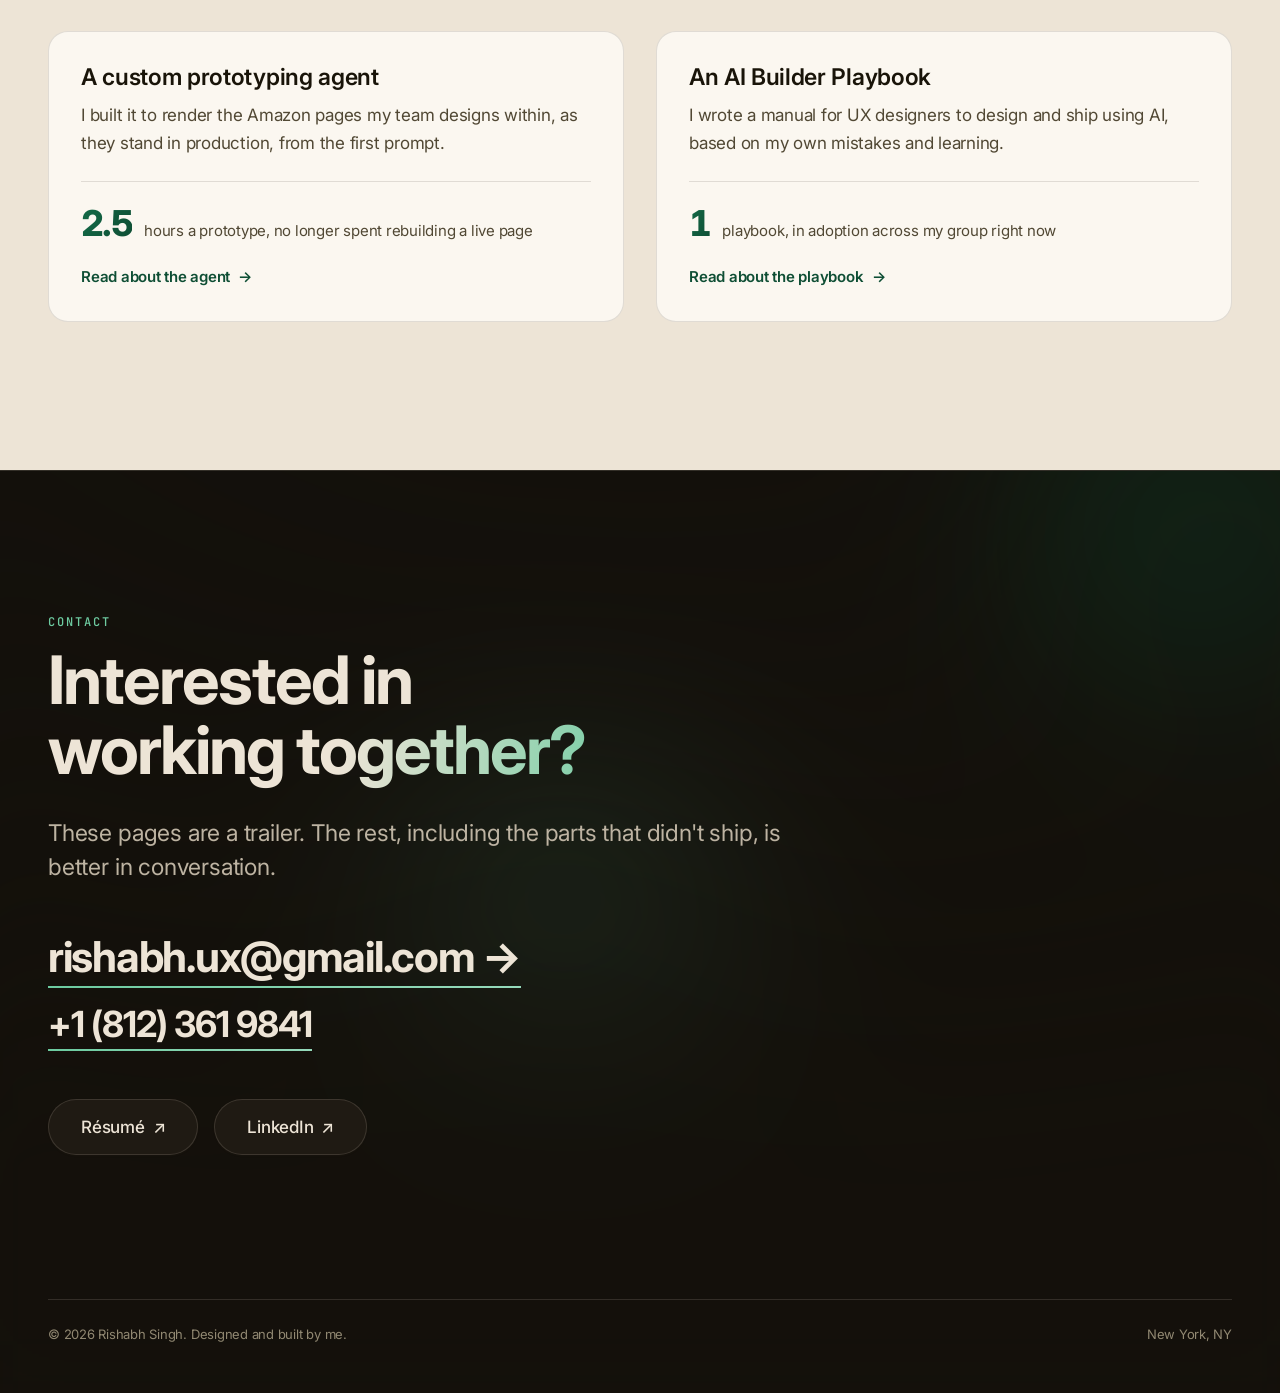
==== commit 67d39dd8: "Project card years become ranges, read off each case study's Timeline The cards carried start years," ====
--- a/index.html
+++ b/index.html
@@ -145,7 +145,14 @@
               <p class="project__meta">
                 <span class="project__index num">01</span>
                 <span class="project__tag label">Credit card servicing</span>
-                <span class="project__year label num">2022</span>
+                <!-- A RANGE, not the start year. Every one of these used to carry the
+                     year the work began, which is the least flattering year available
+                     and on two cards was not even a year the page supports. The range
+                     is read off that case study's own Timeline cell: pay-bill.html
+                     says "March 2022, launched October 2023". It also does a second
+                     job a single year cannot, which is to show how long the programme
+                     ran, and duration is scope. -->
+                <span class="project__year label num">2022&#8211;23</span>
               </p>
               <h3 class="display-2 project__title">
                 <a class="project__link" href="work/pay-bill.html">Amazon Visa Pay Bill</a>
@@ -178,7 +185,8 @@
               <p class="project__meta">
                 <span class="project__index num">02</span>
                 <span class="project__tag label">Credit card servicing</span>
-                <span class="project__year label num">2025</span>
+                <!-- card-dashboard.html: "January 2025, launched July 2026". -->
+                <span class="project__year label num">2025&#8211;26</span>
               </p>
               <h3 class="display-2 project__title">
                 <a class="project__link" href="work/card-dashboard.html">Amazon Visa Card Dashboard</a>
@@ -241,7 +249,15 @@
               <p class="project__meta">
                 <span class="project__index num">04</span>
                 <span class="project__tag label">Credit card servicing</span>
-                <span class="project__year label num">2022</span>
+                <!-- 2022 was asked for explicitly (iteration 58) and is kept as the
+                     start, so this is the one card whose first year is not read off
+                     its page: transactions.html's Timeline is "October 2023, September
+                     2024, September 2025", which are three releases rather than a
+                     kickoff, and design work starting the year before the first of
+                     them is consistent with that. The end year comes from the page.
+                     Without the range, 2022 alone sat next to a page whose earliest
+                     date is 2023 and read as a contradiction. -->
+                <span class="project__year label num">2022&#8211;25</span>
               </p>
               <h3 class="display-2 project__title">
                 <a class="project__link" href="work/transactions.html">Amazon Visa Transactions</a>
@@ -271,7 +287,14 @@
               <p class="project__meta">
                 <span class="project__index num">05</span>
                 <span class="project__tag label">Banking, at g2o</span>
-                <span class="project__year label num">2019</span>
+                <!-- Was 2019, which keybank.html does not support anywhere: its
+                     Timeline says "Started March 2018, six month UX delivery", the
+                     narrative repeats March 2018, and the one dated quote is April
+                     2018. A six month delivery from March 2018 closes inside 2018,
+                     so a single year is right here and the range is not. This makes
+                     the oldest project one year older on the card, which is the
+                     honest cost of the card agreeing with its own page. -->
+                <span class="project__year label num">2018</span>
               </p>
               <h3 class="display-2 project__title">
                 <a class="project__link" href="work/keybank.html">KeyBank account opening</a>
--- a/assets/css/tokens.css
+++ b/assets/css/tokens.css
@@ -338,7 +338,14 @@
      --proto-h is the widest band and also the default, so a browser without
      container query support gets surplus rather than a scrollbar.
      Re-measure with iterations/13-prototype-cx-proposals/verify-fallback.py if
-     that prototype's heading, intro copy, control labels or zoom steps change. */
+     that prototype's heading, intro copy, control labels or zoom steps change.
+
+     These six are the WIDTH-only story, and that is now the fallback in a second
+     sense as well: with JS on, section 8a also hands the prototype a zoom solved
+     against the viewport's HEIGHT, so the embed comes out one screenful tall rather
+     than at whichever of the six bands its width happened to select. The bands stay
+     because they are still what a no-JS or cross-origin visitor gets, and the zoom
+     steps they are measured against are still the ones in force then. */
   --proto-h: 81rem;    /* 1296px, covers 1251, embeds from 760px */
   --proto-h-5: 76rem;  /* 1216px, covers 1171, embeds to  759px  */
   --proto-h-4: 71rem;  /* 1136px, covers 1088, embeds to  659px  */
--- a/assets/css/components.css
+++ b/assets/css/components.css
@@ -519,7 +519,11 @@
   color: var(--text);
 }
 
-.project__year { margin-left: auto; }
+/* nowrap because these are now ranges, "2022–23", and an en dash is a break
+   opportunity: at 390 the chip broke after the dash and read as two lines, 2022–
+   over 23. The row has no flex-wrap, so the cost is paid by .project__tag, which
+   already wrapped to two lines at that width. */
+.project__year { margin-left: auto; white-space: nowrap; }
 
 .project__title { margin-bottom: var(--s-4); max-width: 20ch; }
 
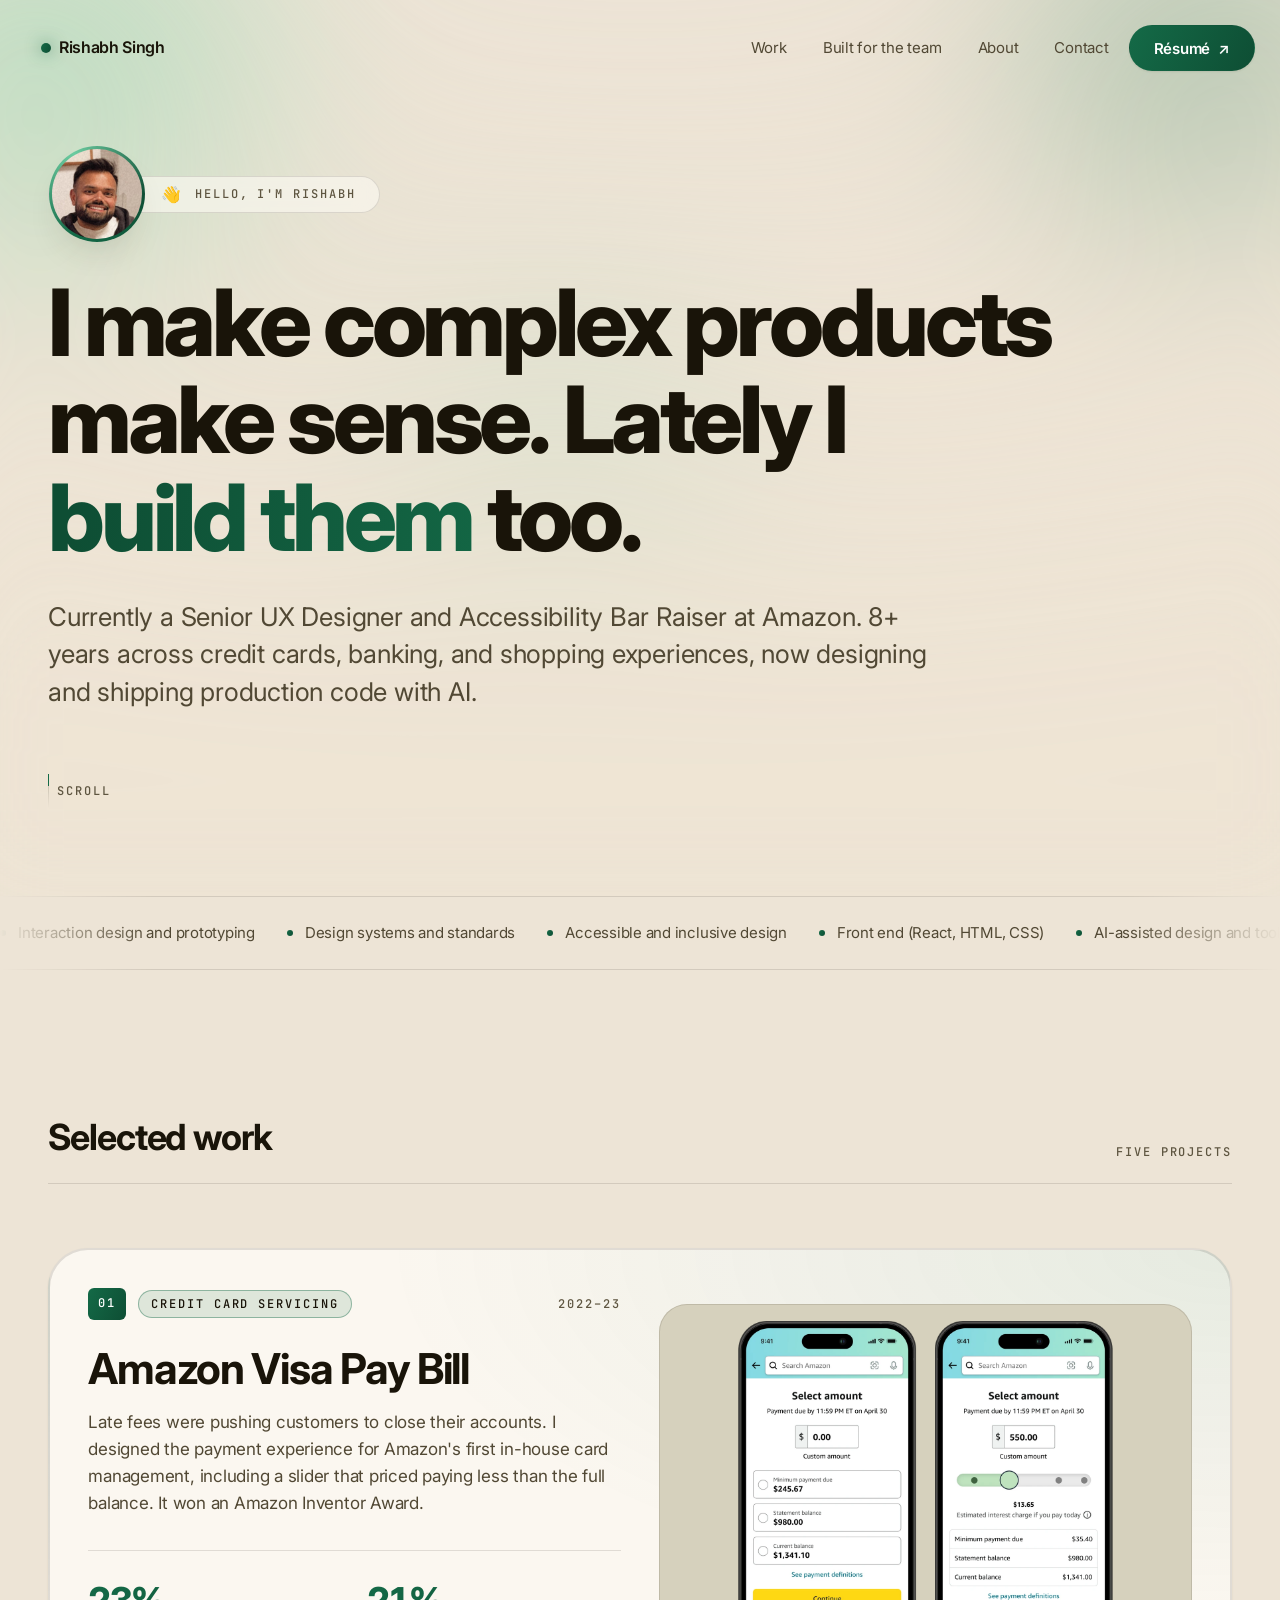
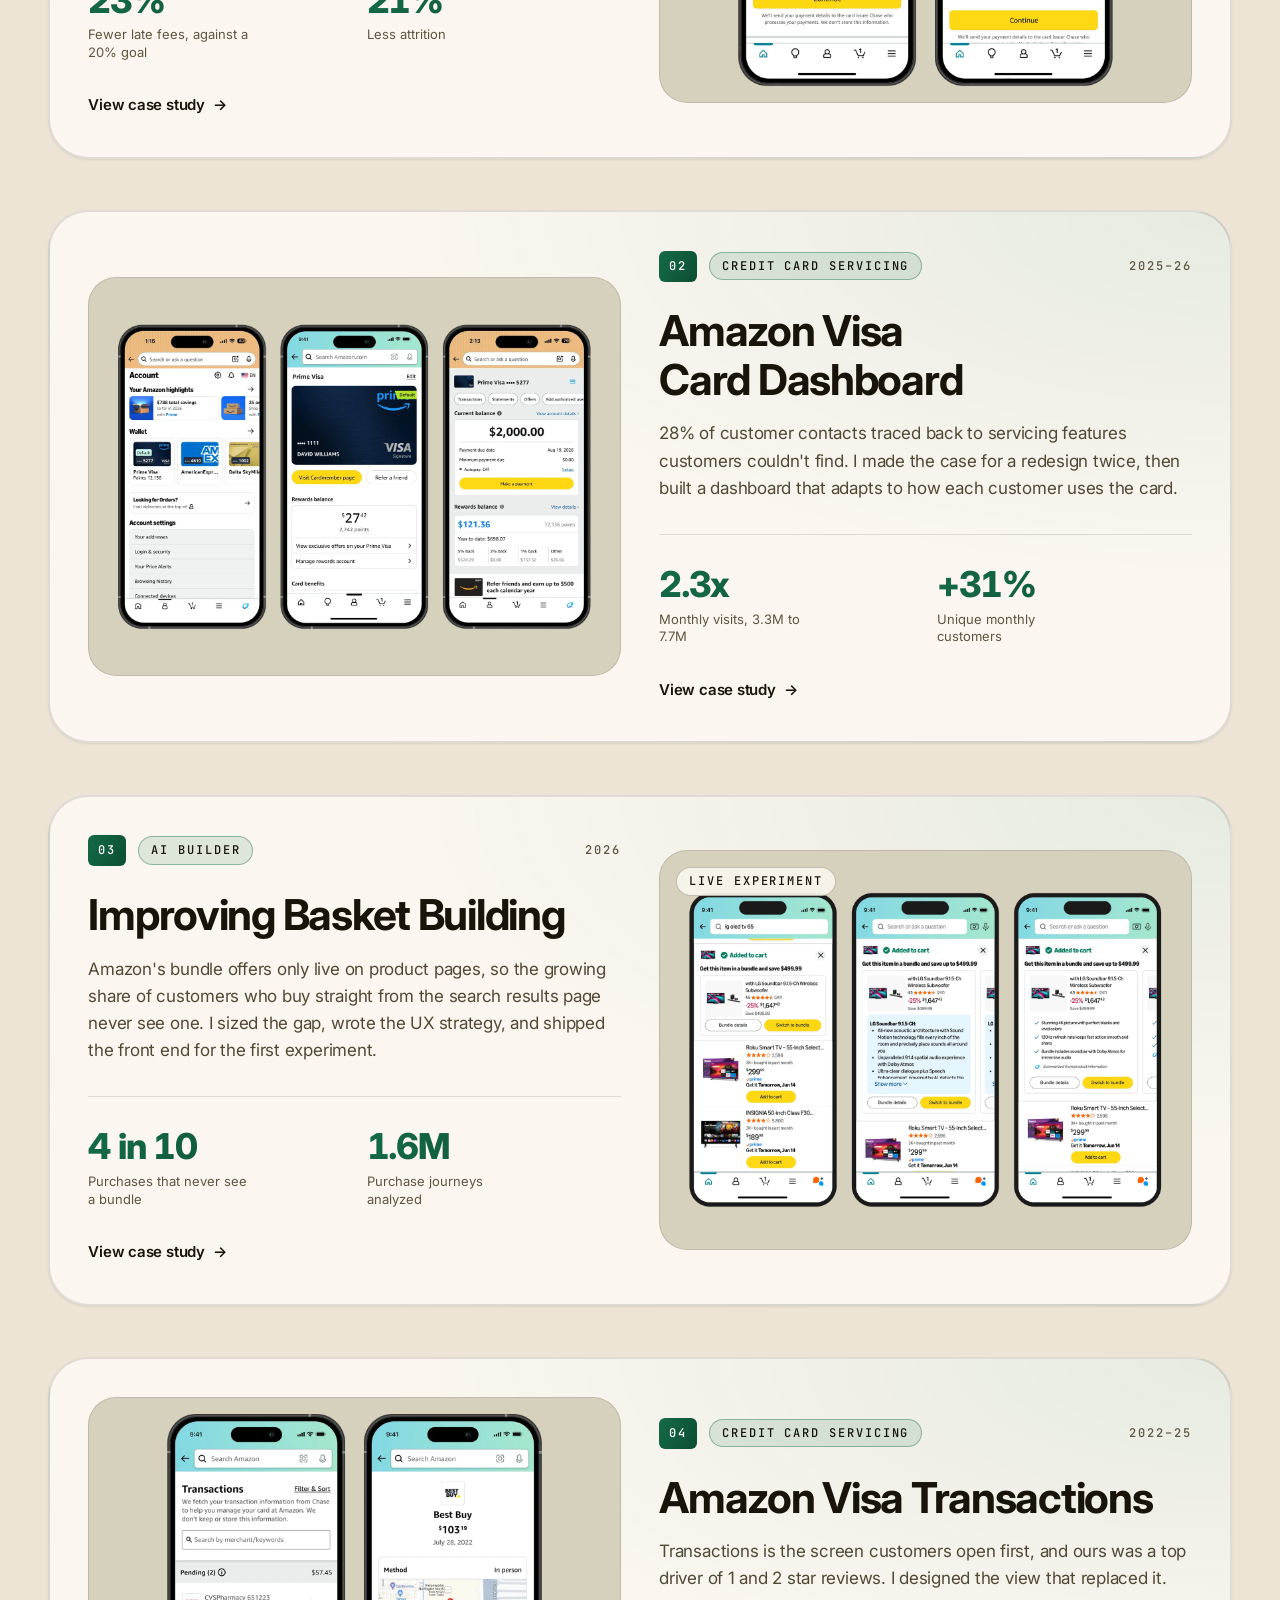
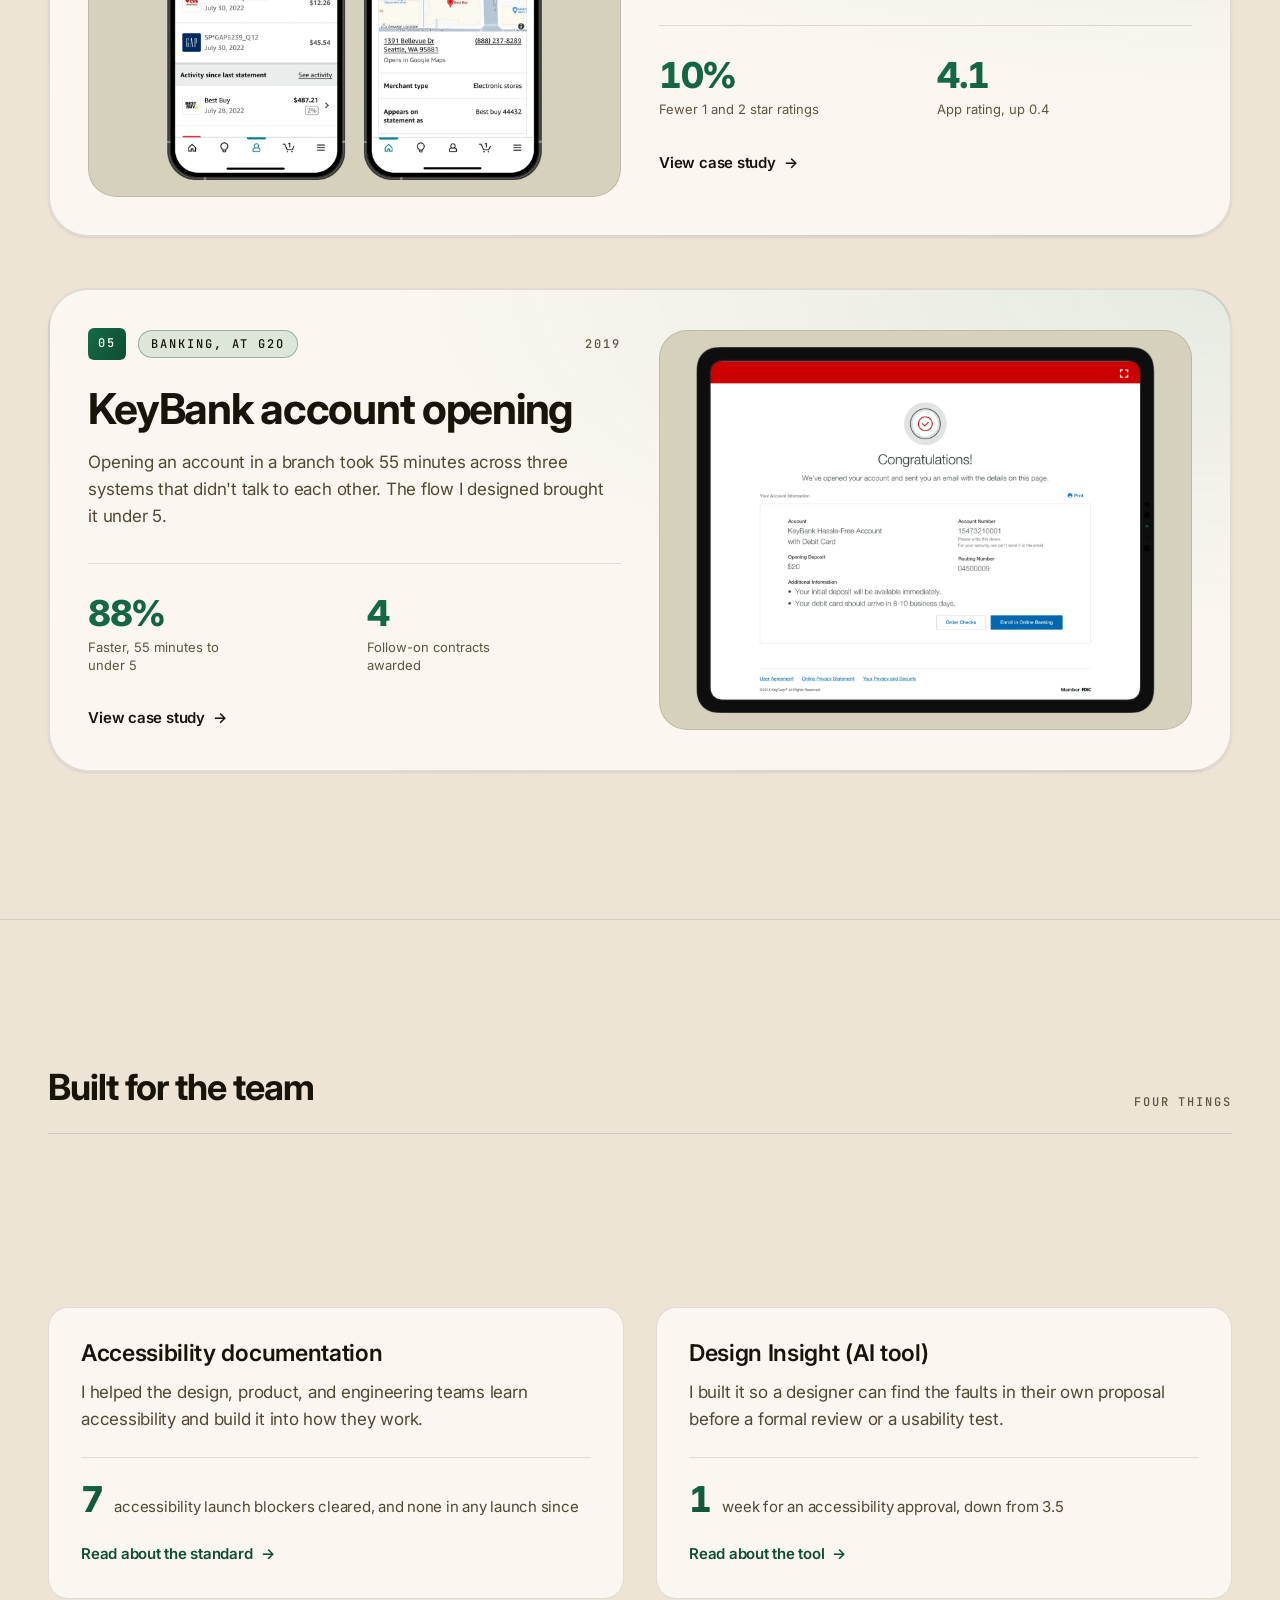
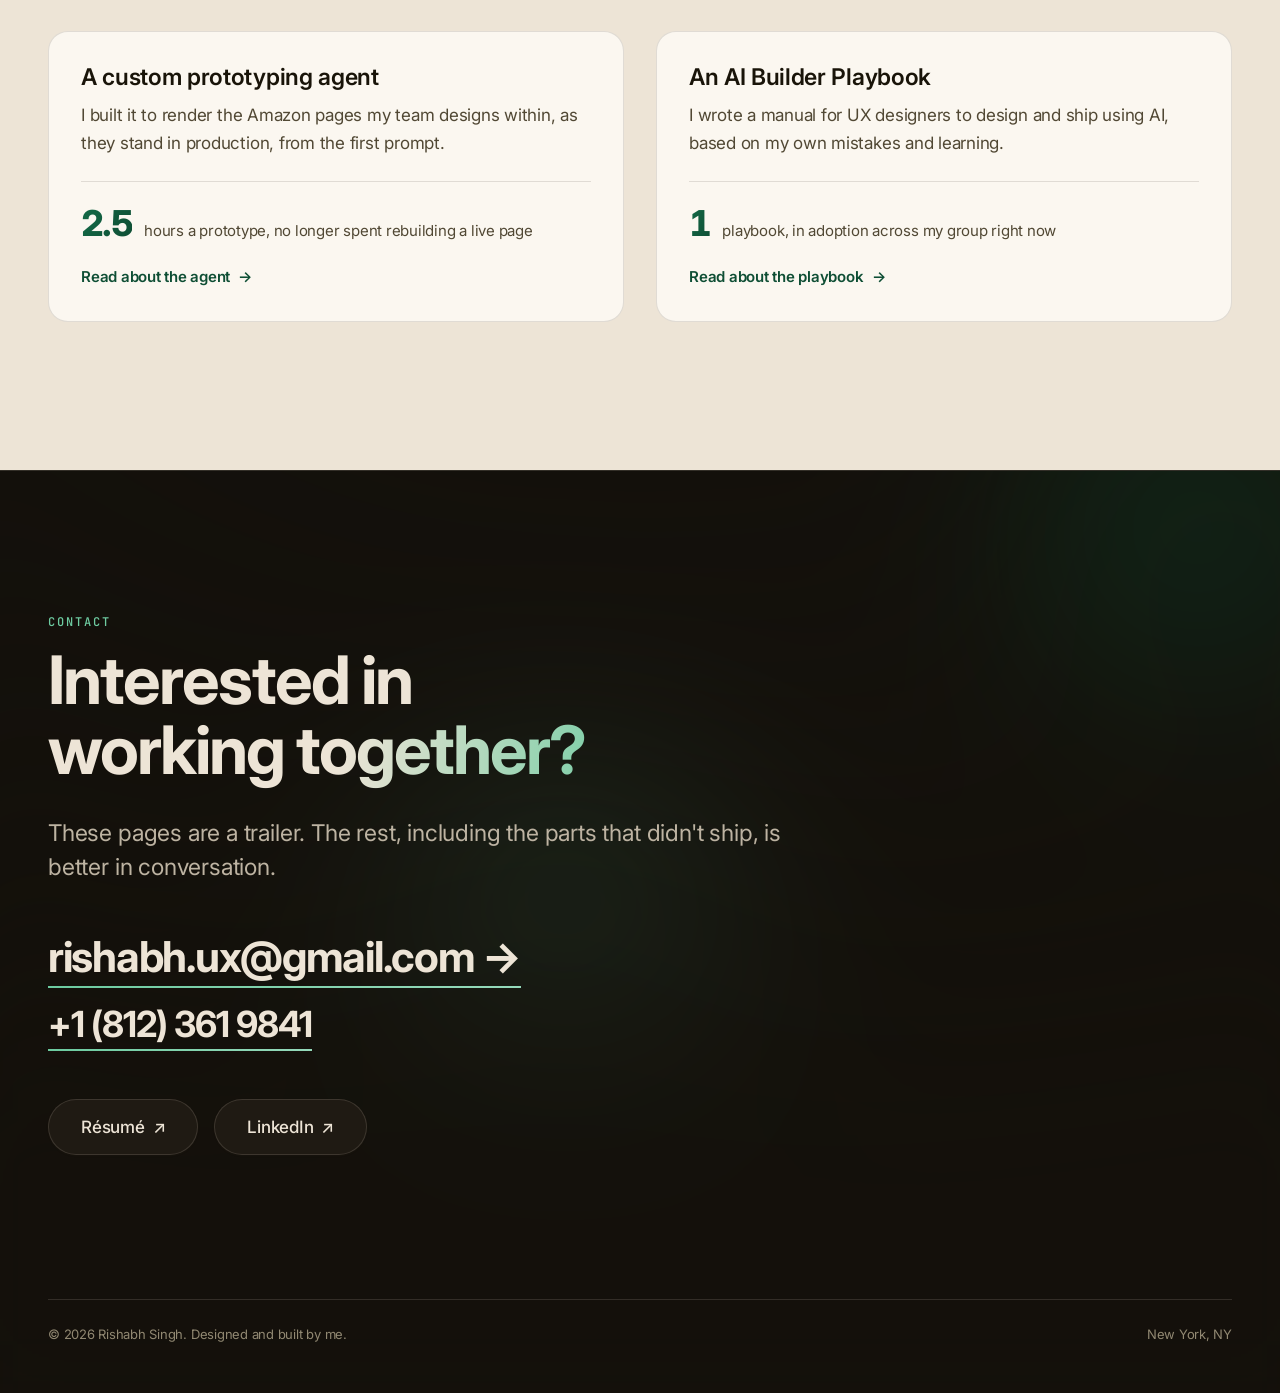
==== commit 0858b623: "KeyBank year stays 2019; its two legacy screens move to Background The year reverts iteration 62's o" ====
--- a/index.html
+++ b/index.html
@@ -287,14 +287,14 @@
               <p class="project__meta">
                 <span class="project__index num">05</span>
                 <span class="project__tag label">Banking, at g2o</span>
-                <!-- Was 2019, which keybank.html does not support anywhere: its
-                     Timeline says "Started March 2018, six month UX delivery", the
-                     narrative repeats March 2018, and the one dated quote is April
-                     2018. A six month delivery from March 2018 closes inside 2018,
-                     so a single year is right here and the range is not. This makes
-                     the oldest project one year older on the card, which is the
-                     honest cost of the card agreeing with its own page. -->
-                <span class="project__year label num">2018</span>
+                <!-- 2019, kept on the user's instruction after a turn at 2018. A
+                     single year rather than a range, and the only card whose year is
+                     not read off its page: keybank.html says March 2018 twice and its
+                     one dated quote is April 2018, none of which is wrong, since a
+                     six month UX delivery from March 2018 hands off to a build that
+                     ran into 2019 and the page does not cover the build. Do not
+                     "correct" this to 2018 again. -->
+                <span class="project__year label num">2019</span>
               </p>
               <h3 class="display-2 project__title">
                 <a class="project__link" href="work/keybank.html">KeyBank account opening</a>
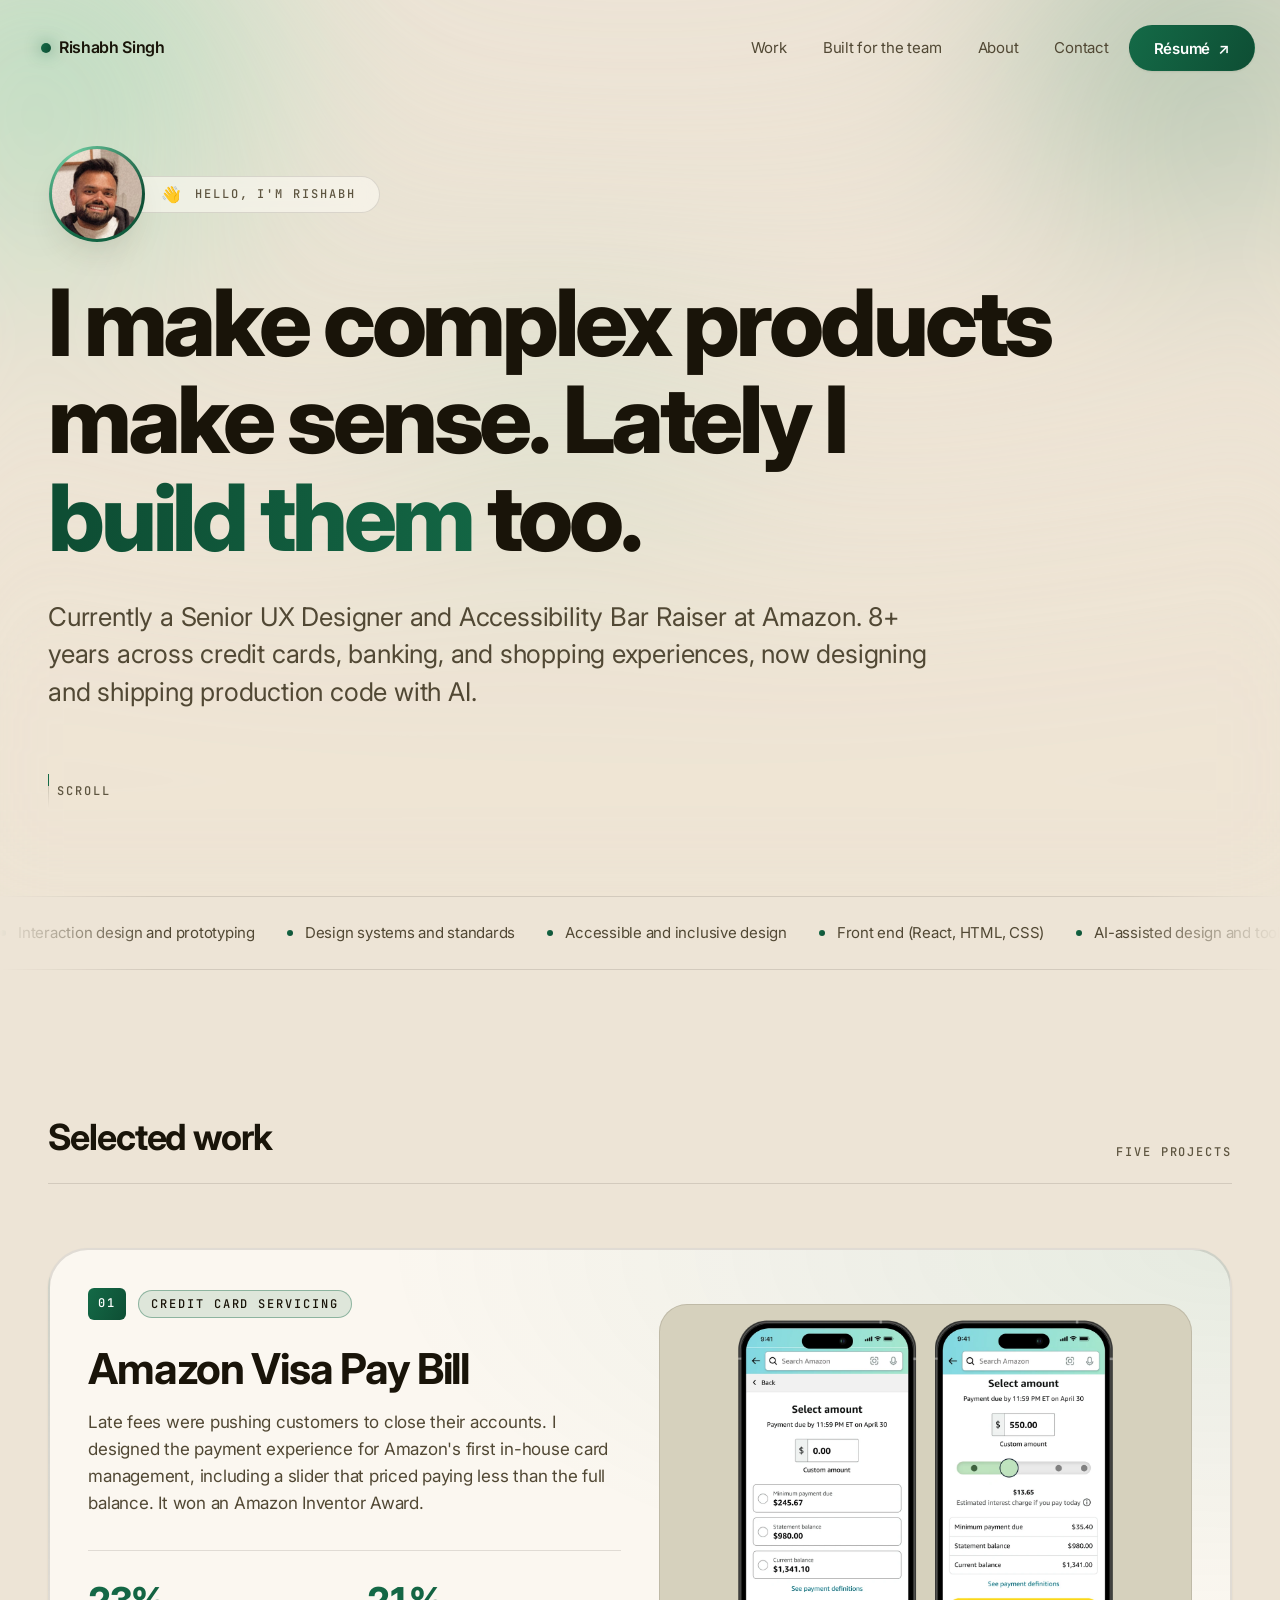
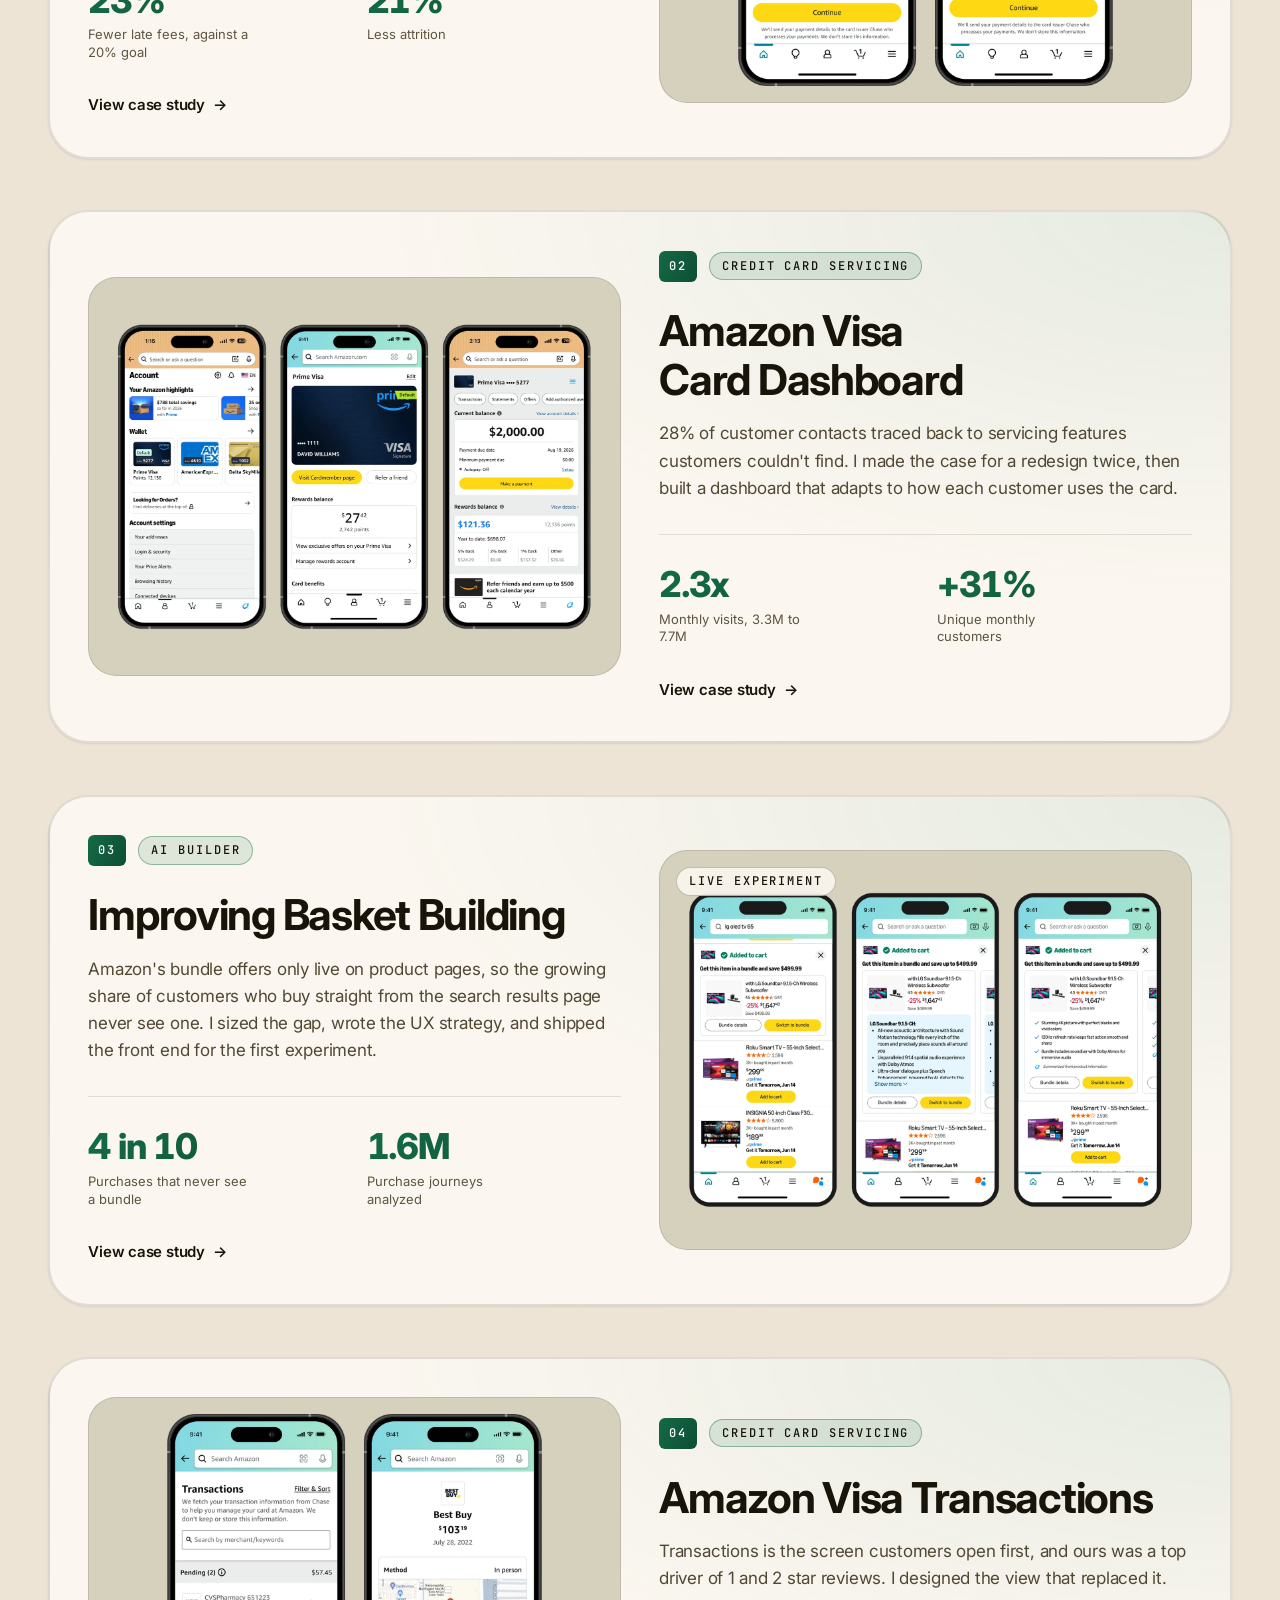
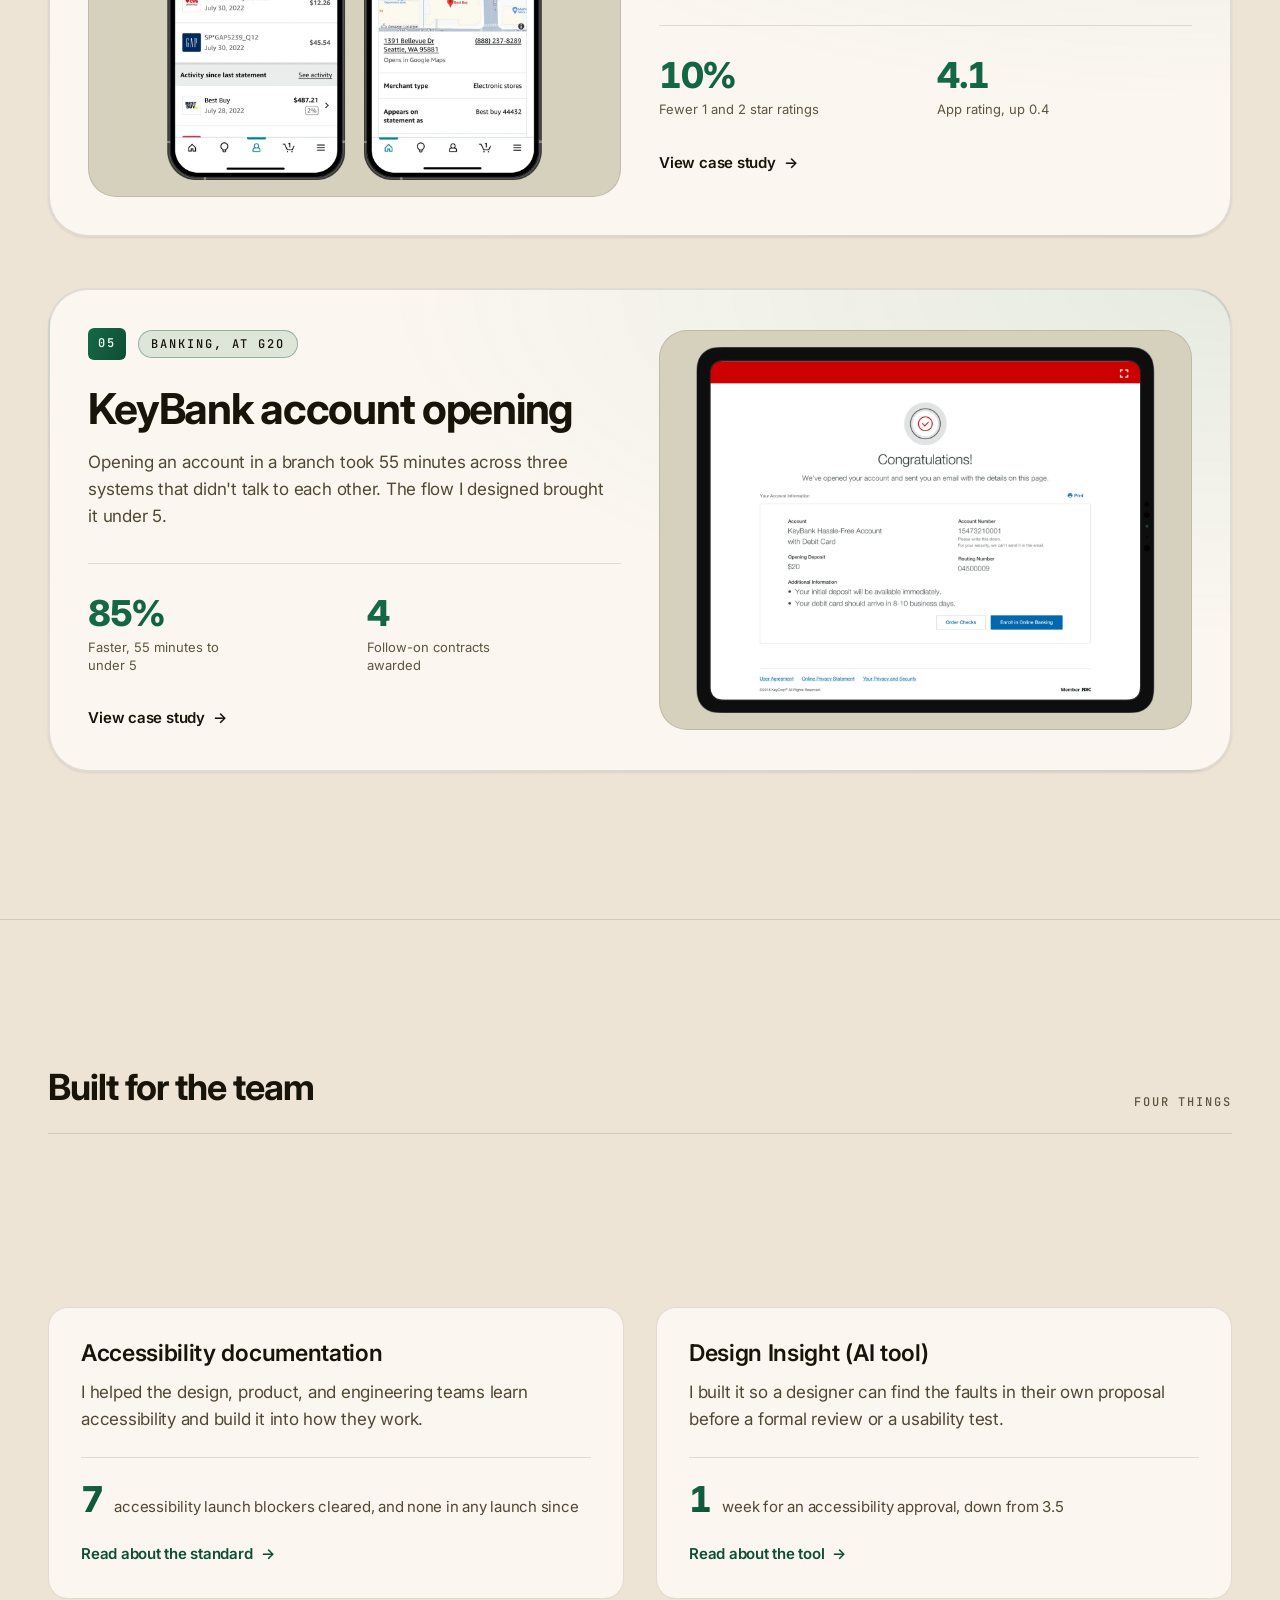
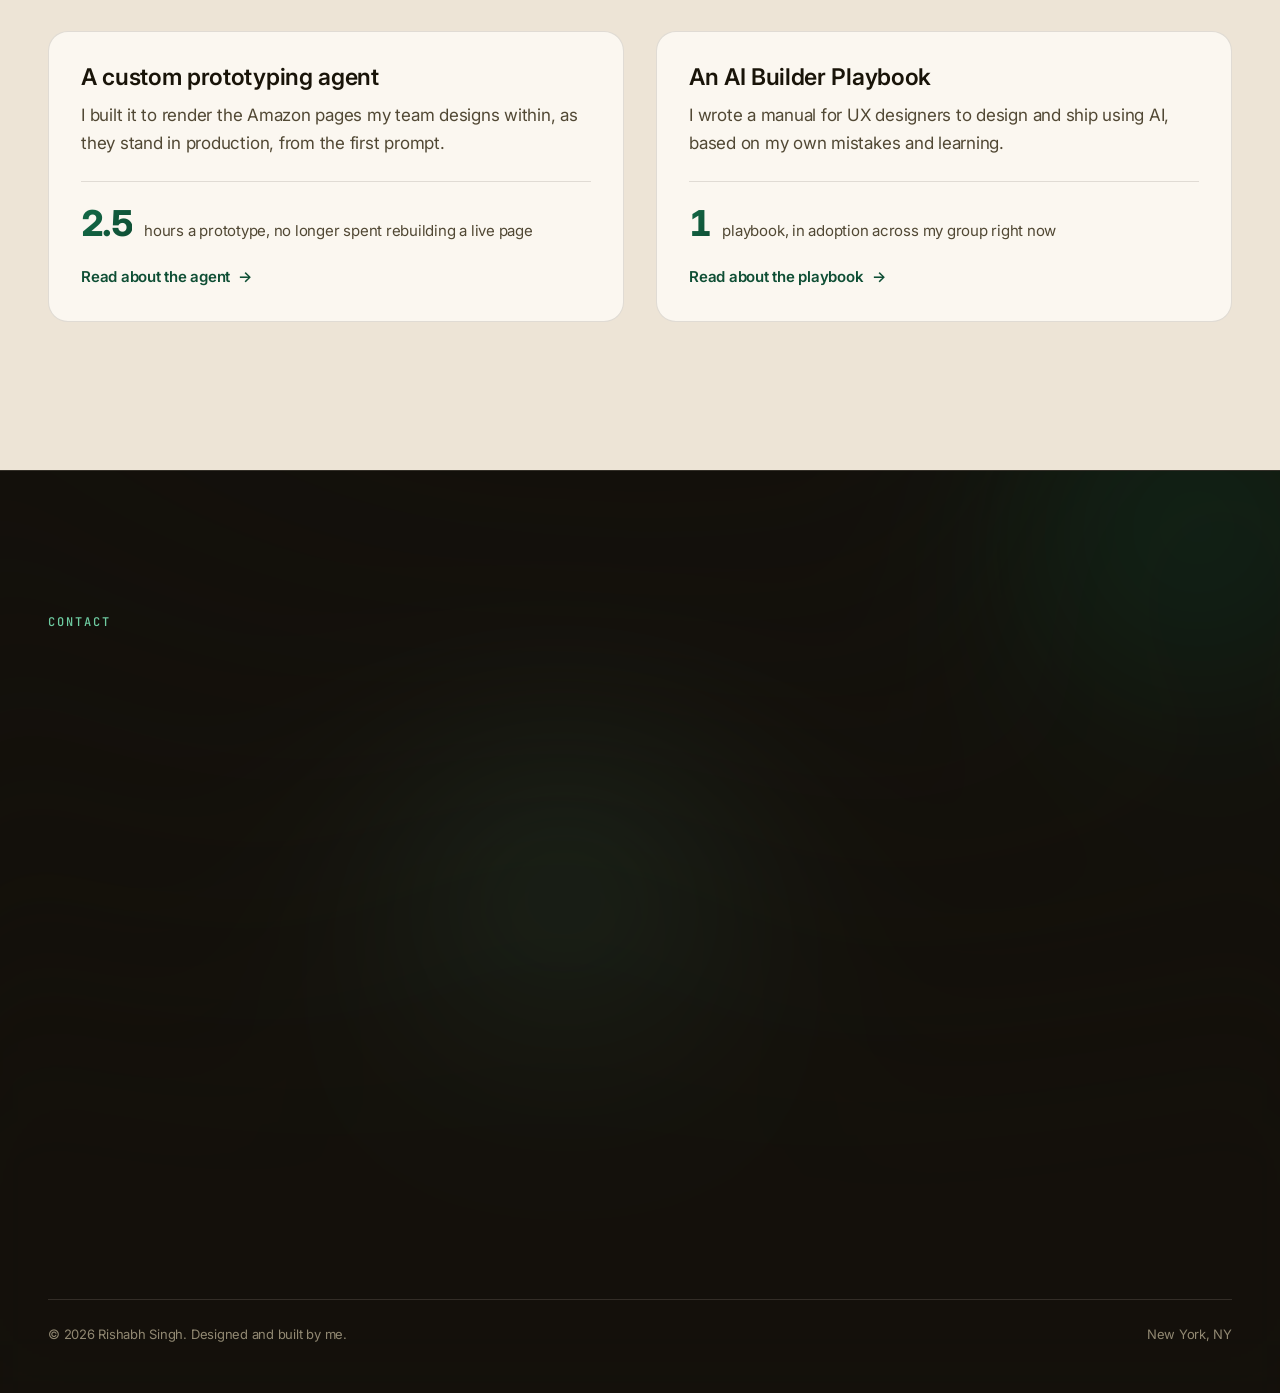
==== commit 224516e5: "Take the year off all five project cards, rebuild the Pay Bill thumbnail Removes .project__year from" ====
--- a/index.html
+++ b/index.html
@@ -145,14 +145,13 @@
               <p class="project__meta">
                 <span class="project__index num">01</span>
                 <span class="project__tag label">Credit card servicing</span>
-                <!-- A RANGE, not the start year. Every one of these used to carry the
-                     year the work began, which is the least flattering year available
-                     and on two cards was not even a year the page supports. The range
-                     is read off that case study's own Timeline cell: pay-bill.html
-                     says "March 2022, launched October 2023". It also does a second
-                     job a single year cannot, which is to show how long the programme
-                     ran, and duration is scope. -->
-                <span class="project__year label num">2022&#8211;23</span>
+                <!-- No year on any of the five cards, removed at the user's direction
+                     in iteration 65. Each one used to carry a range read off its own
+                     case study's Timeline cell, and that iteration's README holds all
+                     five so they can be put back in one paste. Every case study page
+                     still carries its own dates in the Timeline cell of its hero rail,
+                     so nothing became undateable; what went is the date on the
+                     thumbnail, which was the first thing a skimmer read. -->
               </p>
               <h3 class="display-2 project__title">
                 <a class="project__link" href="work/pay-bill.html">Amazon Visa Pay Bill</a>
@@ -170,9 +169,14 @@
             </div>
             <figure class="project__media">
               <!-- 4:3 composite, transparent behind the two phones, so the tinted
-                   .project__media panel shows through instead of a baked-in colour. -->
+                   .project__media panel shows through instead of a baked-in colour.
+                   Rebuilt in iteration 65 from the Figma frames the user supplied, and
+                   iterations/65-years-off-cards-new-paybill-frames/proc.py is the
+                   encoder of record: the exports arrive opaque on the frame's own grey,
+                   so the corners have to be keyed back out, and it holds the geometry
+                   this asset shares with the other home page thumbnails. -->
               <img src="assets/img/pay-bill/home-card.webp"
-                   alt="Payment amount selection screen beside the interest slider concept"
+                   alt="Two phone screens. The Amazon Visa select amount screen, with a custom amount field and radio buttons for the minimum payment due, the statement balance and the current balance, next to the interest slider concept, where a $550.00 payment shows an estimated interest charge of $13.65 if you pay today."
                    width="1600" height="1200" loading="lazy" decoding="async">
             </figure>
           </div>
@@ -185,8 +189,6 @@
               <p class="project__meta">
                 <span class="project__index num">02</span>
                 <span class="project__tag label">Credit card servicing</span>
-                <!-- card-dashboard.html: "January 2025, launched July 2026". -->
-                <span class="project__year label num">2025&#8211;26</span>
               </p>
               <h3 class="display-2 project__title">
                 <a class="project__link" href="work/card-dashboard.html">Amazon Visa Card Dashboard</a>
@@ -217,7 +219,6 @@
               <p class="project__meta">
                 <span class="project__index num">03</span>
                 <span class="project__tag label">AI Builder</span>
-                <span class="project__year label num">2026</span>
               </p>
               <h3 class="display-2 project__title">
                 <a class="project__link" href="work/basket-building.html">Improving Basket Building</a>
@@ -249,15 +250,6 @@
               <p class="project__meta">
                 <span class="project__index num">04</span>
                 <span class="project__tag label">Credit card servicing</span>
-                <!-- 2022 was asked for explicitly (iteration 58) and is kept as the
-                     start, so this is the one card whose first year is not read off
-                     its page: transactions.html's Timeline is "October 2023, September
-                     2024, September 2025", which are three releases rather than a
-                     kickoff, and design work starting the year before the first of
-                     them is consistent with that. The end year comes from the page.
-                     Without the range, 2022 alone sat next to a page whose earliest
-                     date is 2023 and read as a contradiction. -->
-                <span class="project__year label num">2022&#8211;25</span>
               </p>
               <h3 class="display-2 project__title">
                 <a class="project__link" href="work/transactions.html">Amazon Visa Transactions</a>
@@ -287,14 +279,6 @@
               <p class="project__meta">
                 <span class="project__index num">05</span>
                 <span class="project__tag label">Banking, at g2o</span>
-                <!-- 2019, kept on the user's instruction after a turn at 2018. A
-                     single year rather than a range, and the only card whose year is
-                     not read off its page: keybank.html says March 2018 twice and its
-                     one dated quote is April 2018, none of which is wrong, since a
-                     six month UX delivery from March 2018 hands off to a build that
-                     ran into 2019 and the page does not cover the build. Do not
-                     "correct" this to 2018 again. -->
-                <span class="project__year label num">2019</span>
               </p>
               <h3 class="display-2 project__title">
                 <a class="project__link" href="work/keybank.html">KeyBank account opening</a>
--- a/assets/css/components.css
+++ b/assets/css/components.css
@@ -519,11 +519,18 @@
   color: var(--text);
 }
 
-/* nowrap because these are now ranges, "2022–23", and an en dash is a break
-   opportunity: at 390 the chip broke after the dash and read as two lines, 2022–
-   over 23. The row has no flex-wrap, so the cost is paid by .project__tag, which
-   already wrapped to two lines at that width. */
-.project__year { margin-left: auto; white-space: nowrap; }
+/* .project__year is gone, rule and all. It was `margin-left: auto; white-space:
+   nowrap`, the auto pushing the year to the far end of the row and the nowrap
+   keeping an en dash range like "2022–23" off two lines at 390. Both are in
+   iterations/65-years-off-cards-new-paybill-frames/before/components.css with
+   the note that derived them, and the five year spans are in that iteration's
+   README. Nothing else in .project__meta used margin-left: auto, so the index
+   and the tag sit where they always did; the row simply ends after the tag now.
+
+   If a year ever comes back, it does not come back here. Put it in the summary
+   sentence, where the site's standing rule already puts numbers, rather than as
+   a third chip: the chip row is the loudest line on the card and a date is the
+   least interesting thing on it. */
 
 .project__title { margin-bottom: var(--s-4); max-width: 20ch; }
 
@@ -1759,21 +1766,32 @@
    have sat in the middle of a wide track with 90px of dead sand on each side at
    1512 and 200px at 2560, reading as a picture drifting away from the headline.
 
-   Why a cap at all, when every other image on this site fills its column:
-   assets/img/headshot.jpg is 512px square and it is the only portrait asset that
-   exists. A 1fr track is about 509px at 1512, which would render the photo at 1:1
-   and make it the one soft image on the page; the 1600px wide screen captures sit
-   at roughly 1.9x their ~840px column. 20rem is 320px, so the photo renders at
-   1.6x, in the same range as the screens.
-
-   If a larger headshot is ever exported, raise the cap and re-derive this note
-   rather than deleting it: the ratio above exists to keep the track close to the
-   cap, so the two numbers have to move together. */
+   Why a cap at all, when every other image on this site fills its column: the
+   cap used to exist because the only portrait asset was 512px square, so a wide
+   track rendered it soft. That reason is gone. assets/img/about/portrait.webp is
+   1000 x 1250, and what the cap now does is stop a 4:5 photograph from growing
+   taller than the headline beside it. The track is 317 to 463px from 1024 to
+   1920, so at 26rem the track governs there and the photo simply fills it; the
+   cap only bites in the stacked layout at 744, where a 1fr track is 680px and a
+   767px tall photograph would be the whole screen, and above 1920.
+
+   The earlier note said the cap and the 1.9fr ratio have to move together, and
+   the re-derivation is this: 26rem is 416px, the 1.9fr track at 1512 is 392px,
+   so the two are within 24px and the ratio does the sizing at the widths that
+   matter. Widening the ratio would push the track past the cap and put the dead
+   sand back. So the cap moved and the ratio did not, and if the cap moves again,
+   check it against the track at 1512 the same way.
+
+   416 x 2 = 832 is the DPR 2 floor, against 1000px of source, so the photograph
+   is the first image in this slot that is not upscaled. The 512px headshot
+   measured 0.81 at every viewport from 390 to 3840: it was the one soft image on
+   the page the whole time, and the old note's claim that it rendered at 1.6x had
+   simply left DPR out. */
 .case-hero--split .case-hero__grid:has(.about-portrait) {
   grid-template-columns: minmax(0, 1.9fr) minmax(0, 1fr);
 }
 
-.about-portrait { max-width: 20rem; margin-inline: auto; }
+.about-portrait { max-width: 26rem; margin-inline: auto; }
 
 /* The rail is a child of the text column, not a third grid item in row 2. Tried
    the row 2 version first: the phone then has to span both rows, a spanning item
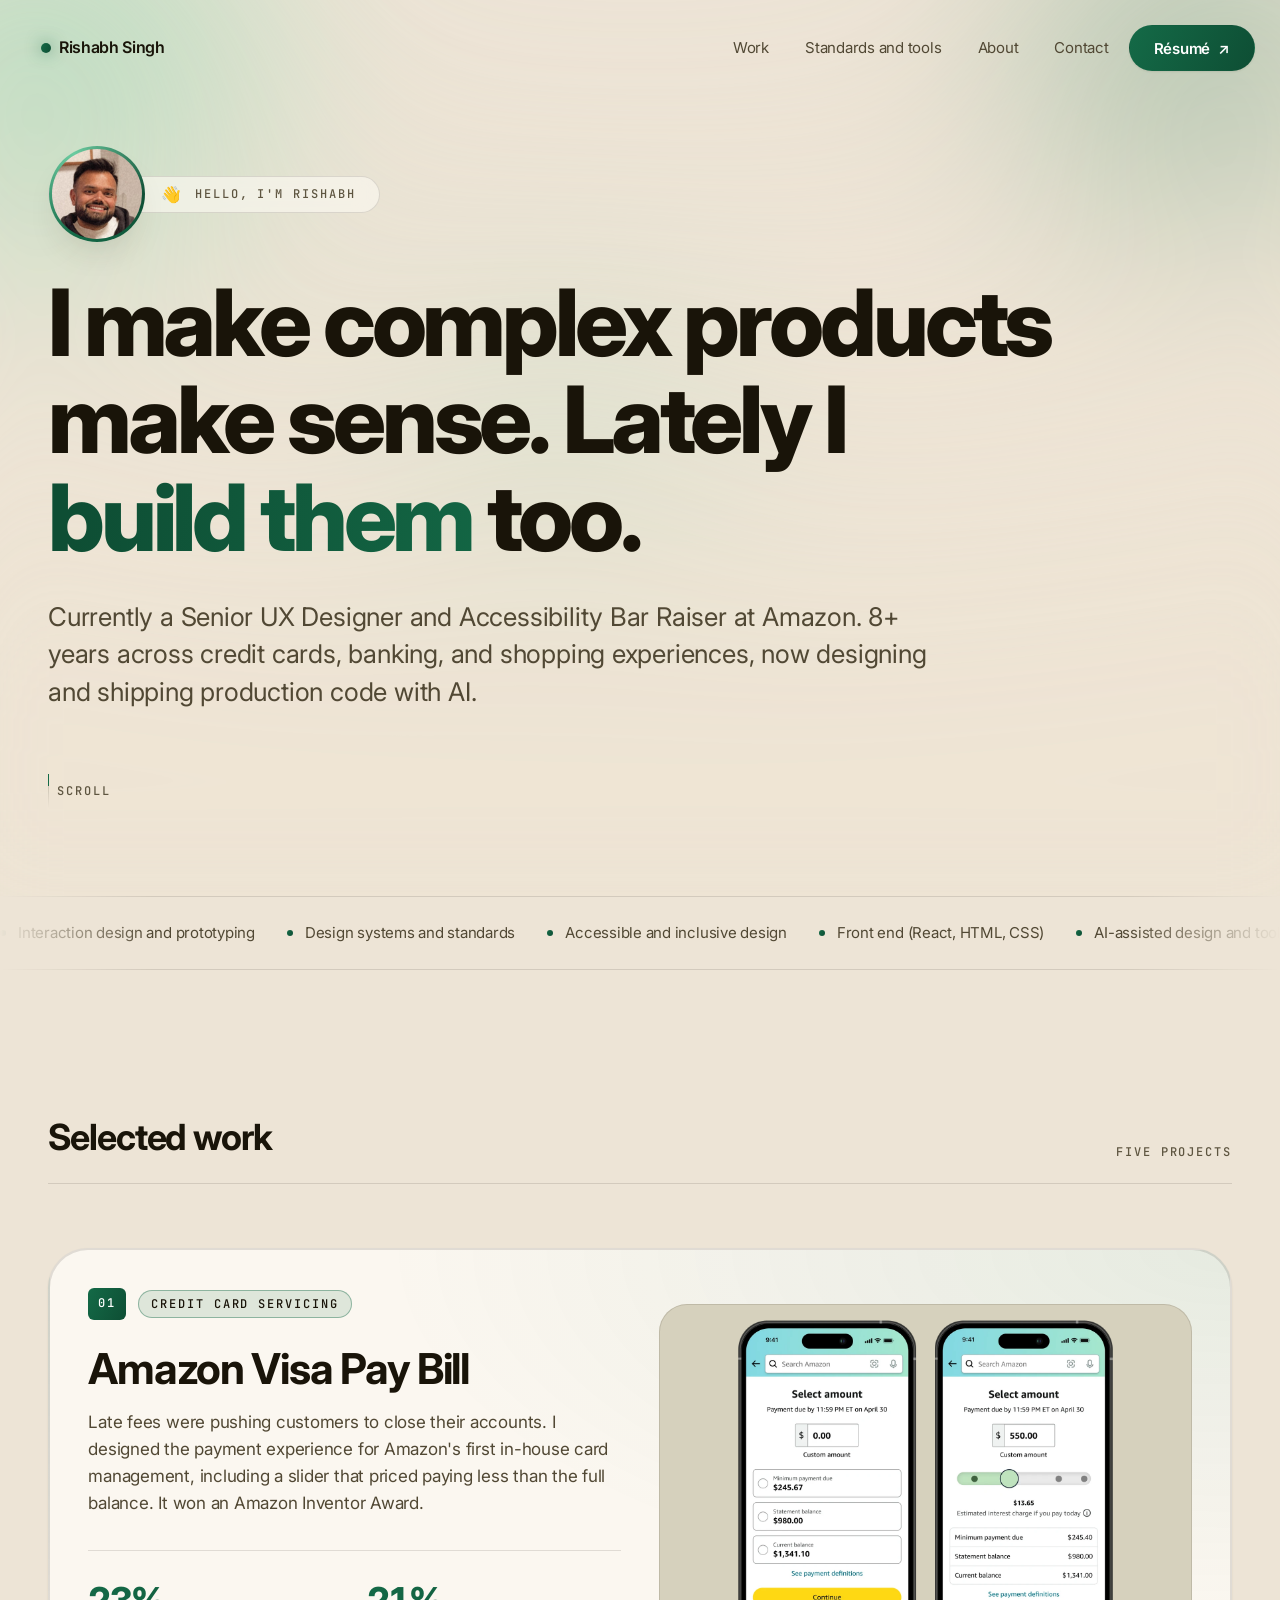
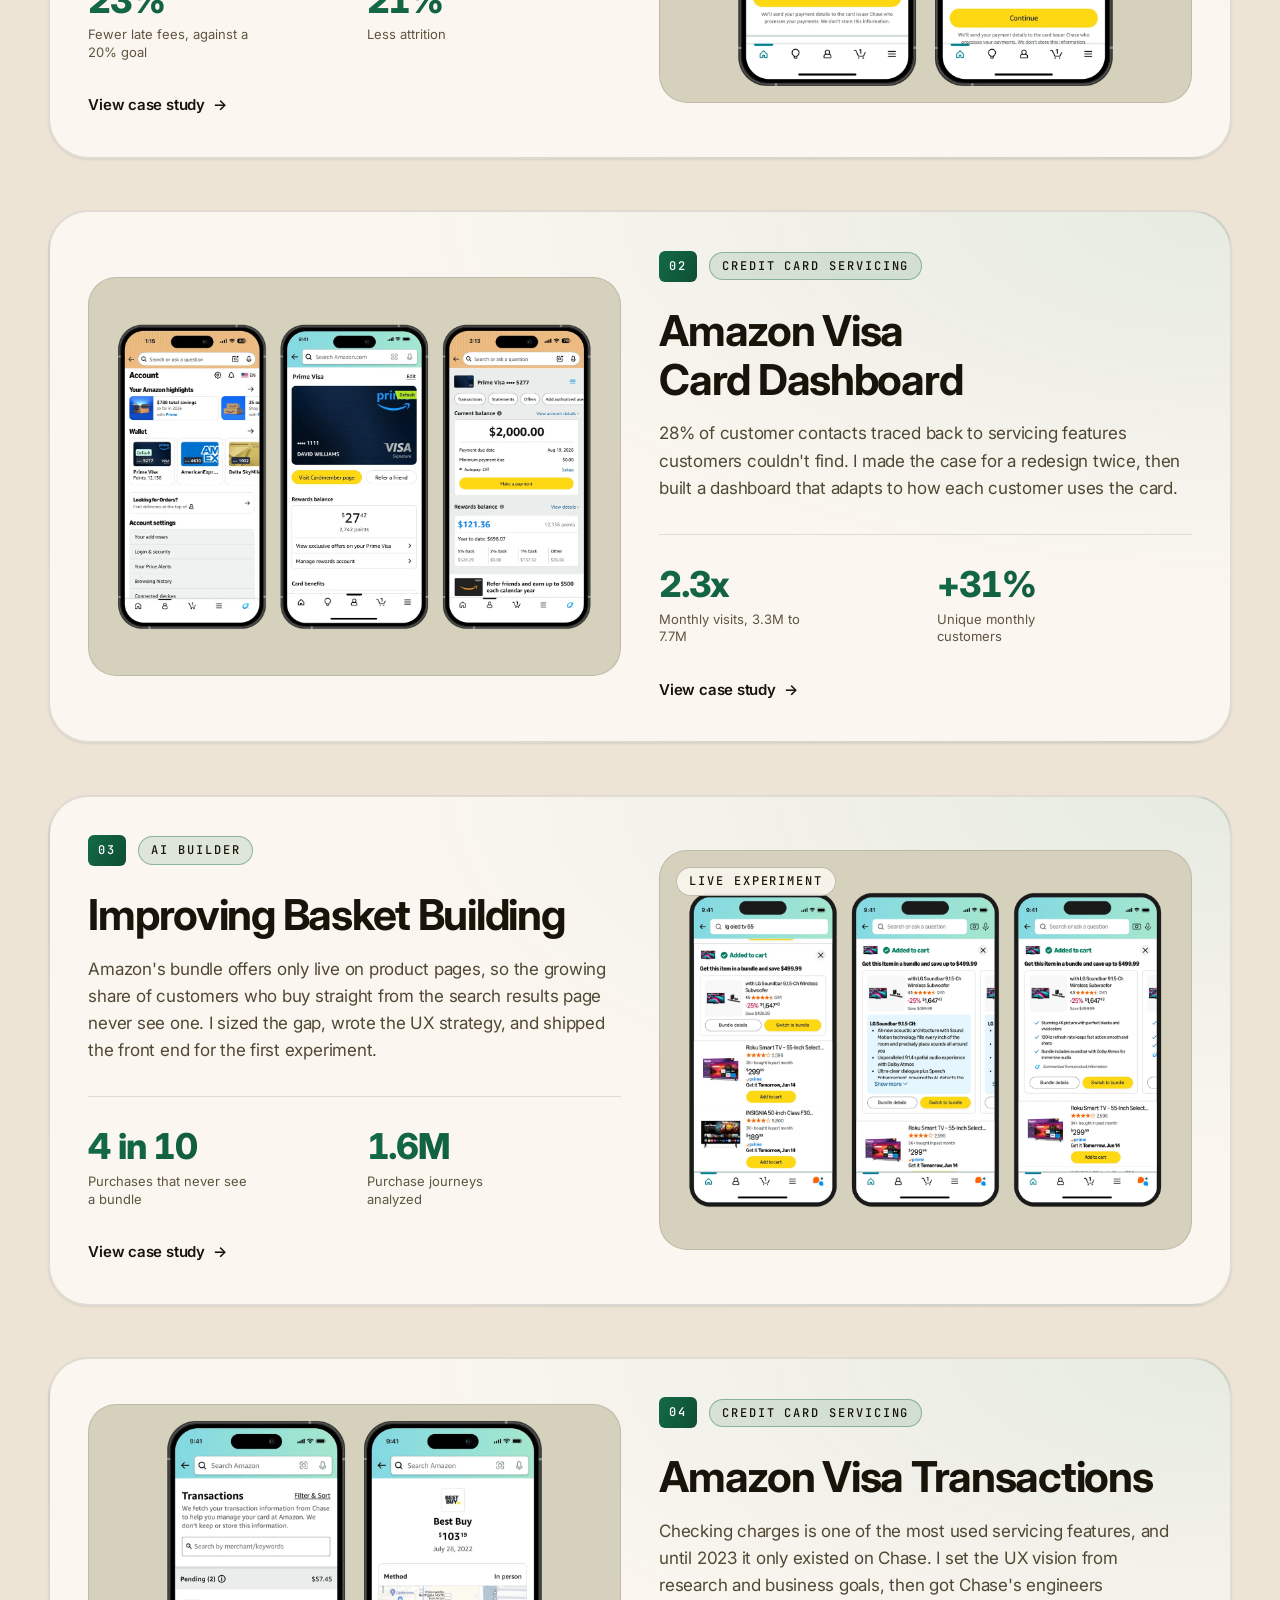
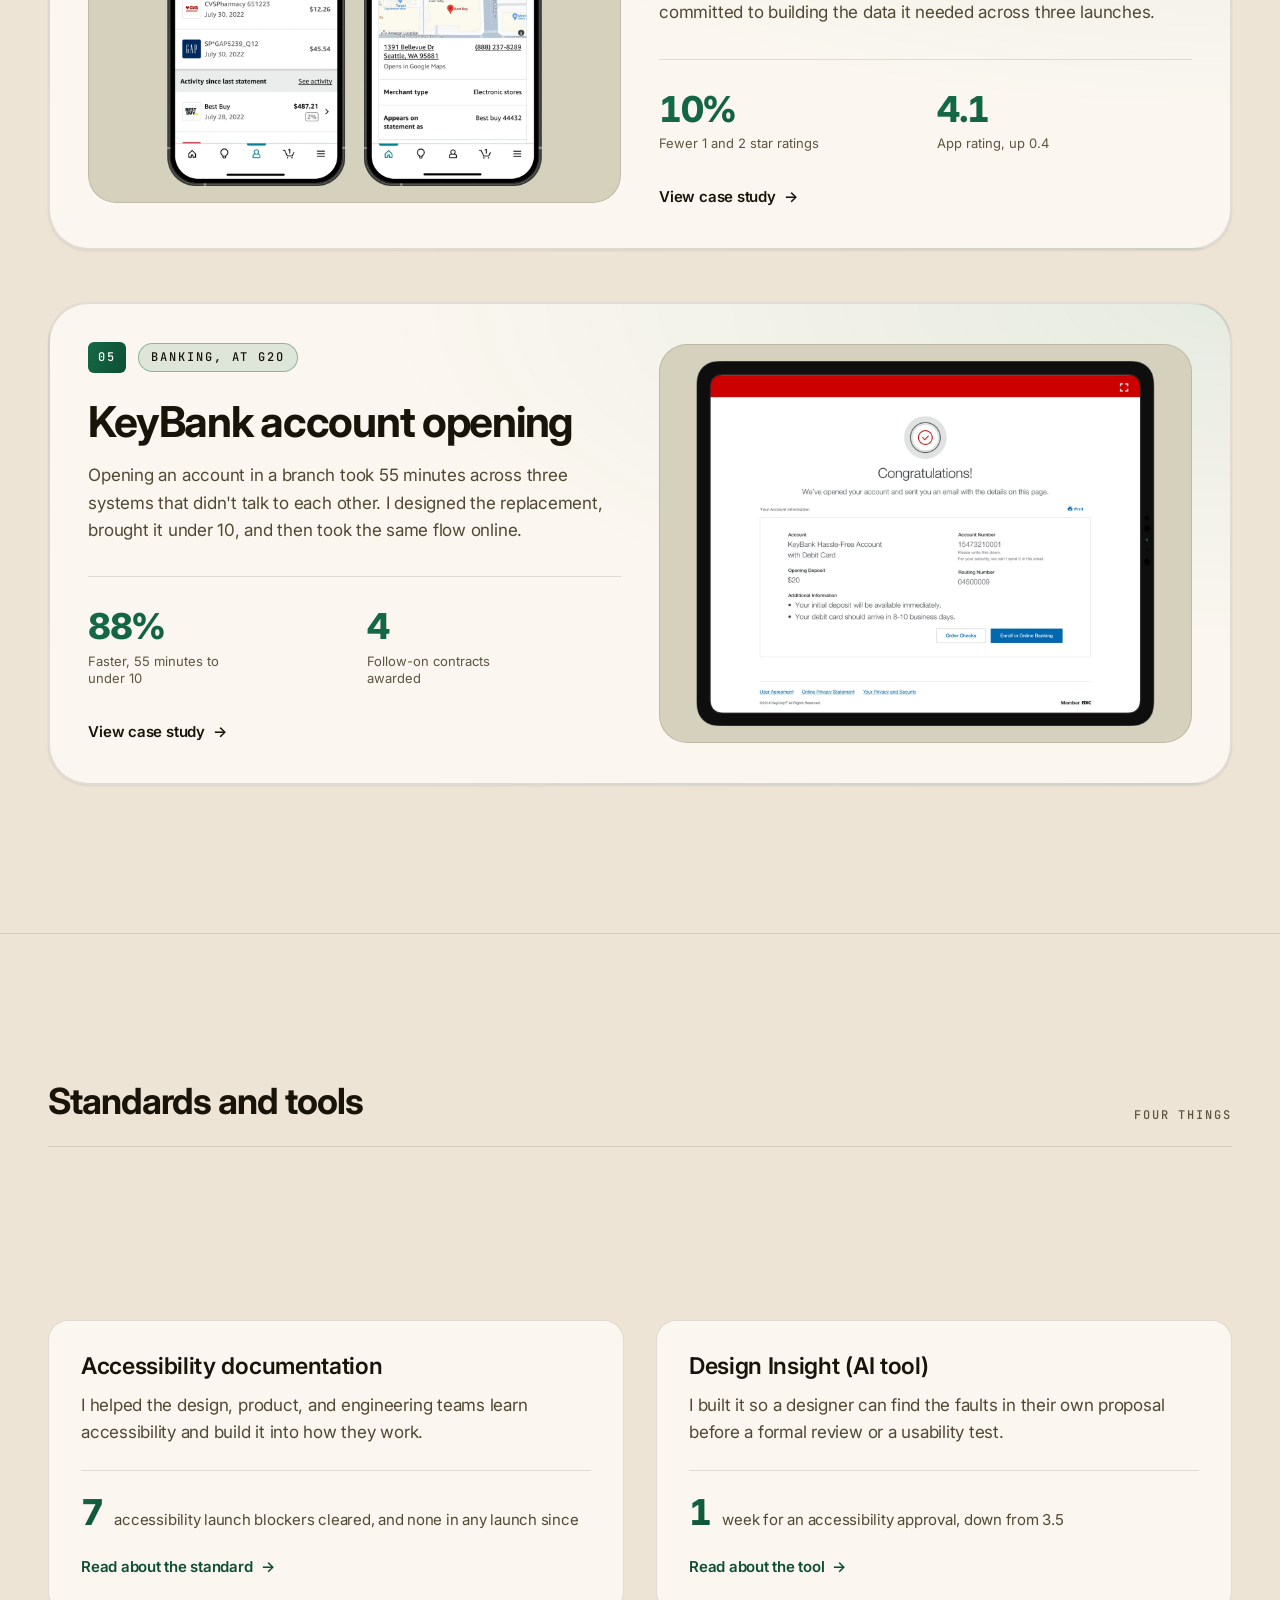
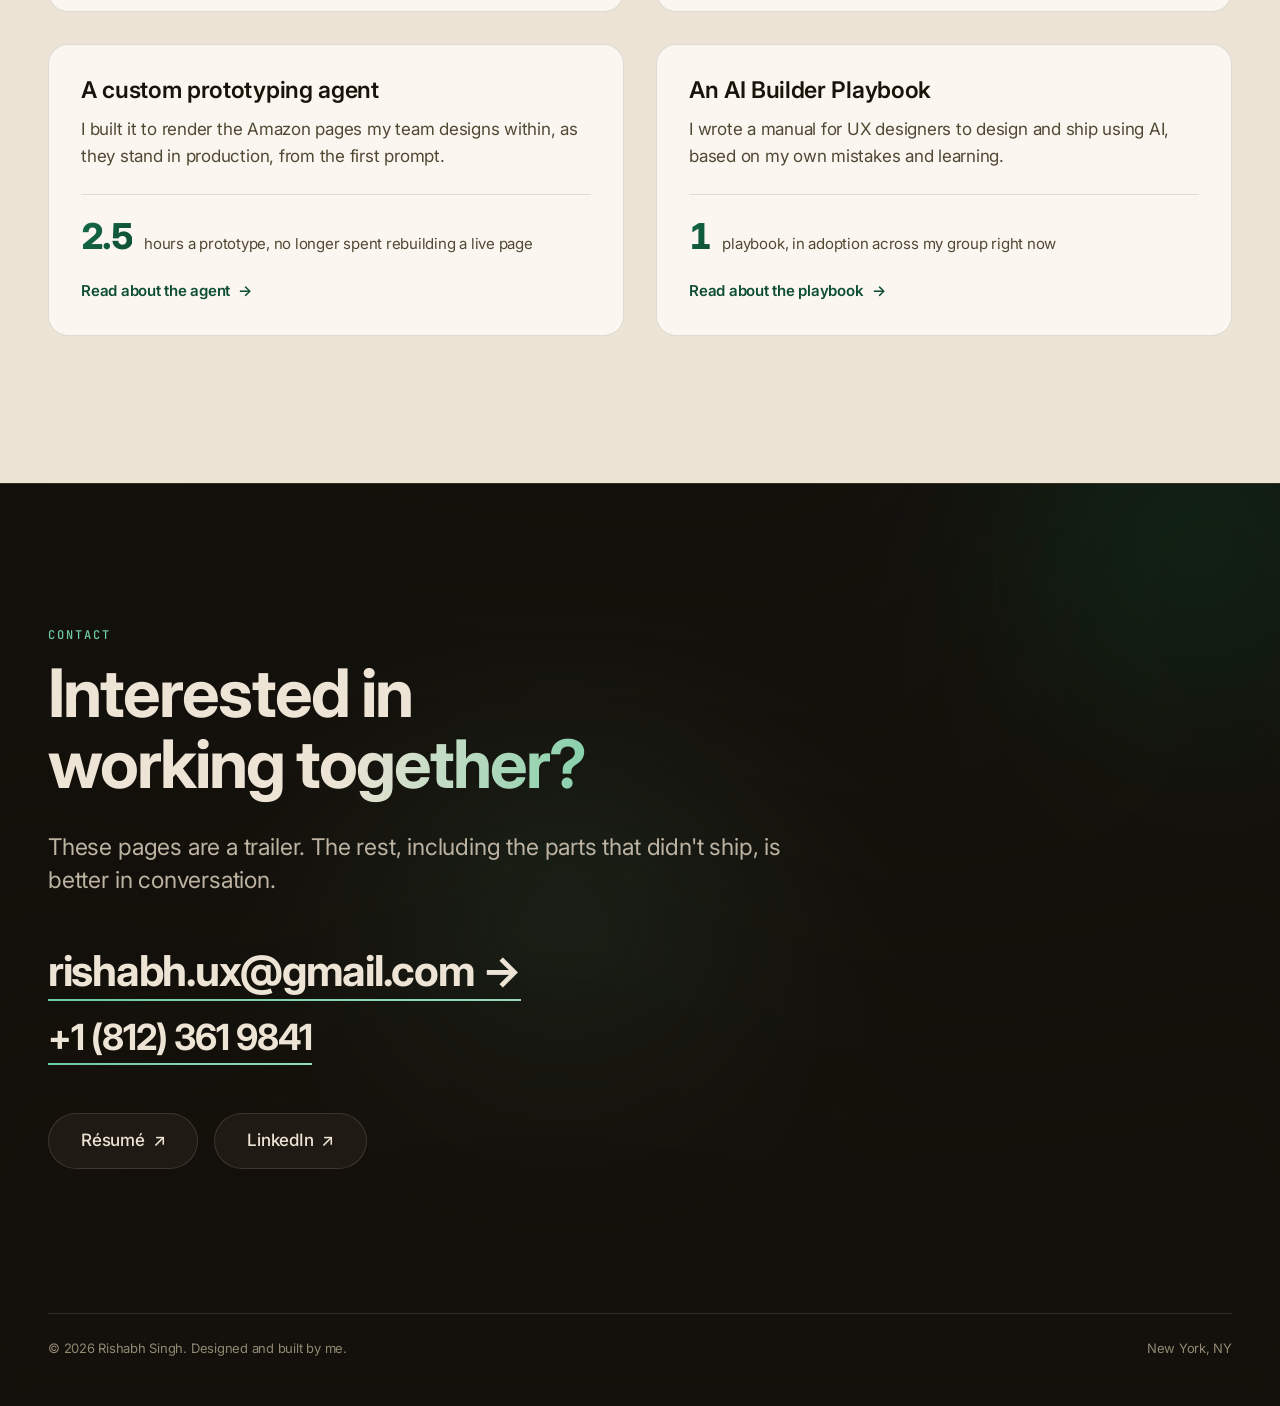
==== commit 5d853313: "Portfolio site: static HTML, CSS, and vanilla JS" ====
--- a/index.html
+++ b/index.html
@@ -3,22 +3,20 @@
 <head>
 <meta charset="utf-8">
 <meta name="viewport" content="width=device-width, initial-scale=1">
-<title>Rishabh Singh · Senior UX Designer</title>
-<meta name="description" content="Senior UX Designer at Amazon. Credit card servicing, basket building, and an experimental role shipping production front-end code. Selected case studies.">
+<title>Rishabh Singh · UX Designer and Accessibility Bar Raiser</title>
+<meta name="description" content="UX Designer and Accessibility Bar Raiser at Amazon. I design end to end and build the tools my team designs with. Work across credit cards, banking, and retail.">
 <meta name="author" content="Rishabh Singh">
 <meta name="theme-color" content="#FBF7F1">
 
-<!-- Open Graph. Replace og:image with a 1200x630 export before launch. -->
 <meta property="og:type" content="website">
-<meta property="og:title" content="Rishabh Singh · Senior UX Designer">
-<meta property="og:description" content="Senior UX Designer at Amazon. Credit card servicing, basket building, and shipping production front-end code.">
+<meta property="og:title" content="Rishabh Singh · UX Designer and Accessibility Bar Raiser">
+<meta property="og:description" content="UX Designer and Accessibility Bar Raiser at Amazon. I design end to end, build the tools my team designs with, and ship production front-end code with AI.">
 <meta property="og:url" content="https://www.rishabhsingh.design/">
 <meta name="twitter:card" content="summary_large_image">
 
 <link rel="canonical" href="https://www.rishabhsingh.design/">
 <link rel="icon" href="assets/img/favicon.svg" type="image/svg+xml">
 
-<!-- Type: Inter (everything), JetBrains Mono (labels and indices) -->
 <link rel="preconnect" href="https://fonts.googleapis.com">
 <link rel="preconnect" href="https://fonts.gstatic.com" crossorigin>
 <link href="https://fonts.googleapis.com/css2?family=Inter:wght@400;500;600;700;800&family=JetBrains+Mono:wght@400;500&display=swap" rel="stylesheet">
@@ -33,18 +31,14 @@
 
 <div class="progress" aria-hidden="true"><div class="progress__fill"></div></div>
 
-<!-- ======================= NAV ======================= -->
 <header class="nav">
   <div class="nav__inner">
-    <!-- index.html, not "/": the repo is rishabh-uxd.github.io so Pages serves
-         it at the domain root today, but a relative href also survives being
-         moved to a project site, where the root would leave the site. -->
     <a class="nav__brand" href="index.html" aria-label="Rishabh Singh, home">
       <span class="nav__dot" aria-hidden="true"></span> Rishabh Singh
     </a>
     <nav class="nav__links" aria-label="Primary">
       <a class="nav__link" href="#work">Work</a>
-      <a class="nav__link" href="#practice">Built for the team</a>
+      <a class="nav__link" href="#practice">Standards and tools</a>
       <a class="nav__link" href="about.html">About</a>
       <a class="nav__link" href="#contact">Contact</a>
       <a class="btn btn--primary" href="https://docs.google.com/document/d/1EHUuTUFj9zlCdyJktXC0rGSdesHq1b7P/edit" target="_blank" rel="noopener">Résumé <span aria-hidden="true">↗</span></a>
@@ -54,7 +48,6 @@
 
 <main id="main">
 
-  <!-- ======================= HERO ======================= -->
   <section class="hero" aria-labelledby="hero-statement">
     <div class="aurora" aria-hidden="true">
       <span class="aurora__blob aurora__blob--1"></span>
@@ -76,9 +69,9 @@
 
       <div class="hero__lead lead reveal">
         <p>
-          Currently a Senior UX Designer and Accessibility Bar Raiser at Amazon. 8+ years across
-          credit cards, banking, and shopping experiences, now designing and shipping production
-          code with AI.
+          Currently a Senior UX Designer and Accessibility Bar Raiser at Amazon. 8+ years
+          across credit cards, banking, and shopping experiences, now designing and shipping
+          production code with AI.
         </p>
       </div>
 
@@ -88,7 +81,6 @@
     </div>
   </section>
 
-  <!-- ======================= SKILLS TICKER ======================= -->
   <div class="marquee marquee--skills" aria-hidden="true">
     <div class="marquee__track">
       <span class="marquee__item">Interaction design and prototyping</span>
@@ -128,7 +120,6 @@
     <li>Usability and A/B testing</li>
   </ul>
 
-  <!-- ======================= WORK ======================= -->
   <section class="section" id="work" aria-labelledby="work-heading">
     <div class="container">
       <div class="section-head reveal">
@@ -138,20 +129,12 @@
 
       <div class="projects">
 
-        <!-- 01 -->
         <article class="project reveal-pop">
           <div class="project__grid">
             <div class="project__body">
               <p class="project__meta">
                 <span class="project__index num">01</span>
                 <span class="project__tag label">Credit card servicing</span>
-                <!-- No year on any of the five cards, removed at the user's direction
-                     in iteration 65. Each one used to carry a range read off its own
-                     case study's Timeline cell, and that iteration's README holds all
-                     five so they can be put back in one paste. Every case study page
-                     still carries its own dates in the Timeline cell of its hero rail,
-                     so nothing became undateable; what went is the date on the
-                     thumbnail, which was the first thing a skimmer read. -->
               </p>
               <h3 class="display-2 project__title">
                 <a class="project__link" href="work/pay-bill.html">Amazon Visa Pay Bill</a>
@@ -168,13 +151,6 @@
               <p class="project__cta"><span>View case study</span> <span class="arrow" aria-hidden="true">→</span></p>
             </div>
             <figure class="project__media">
-              <!-- 4:3 composite, transparent behind the two phones, so the tinted
-                   .project__media panel shows through instead of a baked-in colour.
-                   Rebuilt in iteration 65 from the Figma frames the user supplied, and
-                   iterations/65-years-off-cards-new-paybill-frames/proc.py is the
-                   encoder of record: the exports arrive opaque on the frame's own grey,
-                   so the corners have to be keyed back out, and it holds the geometry
-                   this asset shares with the other home page thumbnails. -->
               <img src="assets/img/pay-bill/home-card.webp"
                    alt="Two phone screens. The Amazon Visa select amount screen, with a custom amount field and radio buttons for the minimum payment due, the statement balance and the current balance, next to the interest slider concept, where a $550.00 payment shows an estimated interest charge of $13.65 if you pay today."
                    width="1600" height="1200" loading="lazy" decoding="async">
@@ -182,7 +158,6 @@
           </div>
         </article>
 
-        <!-- 02 -->
         <article class="project reveal-pop">
           <div class="project__grid">
             <div class="project__body">
@@ -212,7 +187,6 @@
           </div>
         </article>
 
-        <!-- 03 -->
         <article class="project reveal-pop">
           <div class="project__grid">
             <div class="project__body">
@@ -243,7 +217,6 @@
           </div>
         </article>
 
-        <!-- 04 -->
         <article class="project reveal-pop">
           <div class="project__grid">
             <div class="project__body">
@@ -255,8 +228,9 @@
                 <a class="project__link" href="work/transactions.html">Amazon Visa Transactions</a>
               </h3>
               <p class="project__summary">
-                Transactions is the screen customers open first, and ours was a top driver of 1 and
-                2 star reviews. I designed the view that replaced it.
+                Checking charges is one of the most used servicing features, and until 2023 it only
+                existed on Chase. I set the UX vision from research and business goals, then got
+                Chase's engineers committed to building the data it needed across three launches.
               </p>
               <div class="project__stats">
                 <p class="stat"><span class="stat__value" data-count>10%</span><span class="stat__label">Fewer 1 and 2 star ratings</span></p>
@@ -272,7 +246,6 @@
           </div>
         </article>
 
-        <!-- 05 -->
         <article class="project reveal-pop">
           <div class="project__grid">
             <div class="project__body">
@@ -285,10 +258,11 @@
               </h3>
               <p class="project__summary">
                 Opening an account in a branch took 55 minutes across three systems that didn't talk
-                to each other. The flow I designed brought it under 5.
-              </p>
-              <div class="project__stats">
-                <p class="stat"><span class="stat__value" data-count>88%</span><span class="stat__label">Faster, 55 minutes to under 5</span></p>
+                to each other. I designed the replacement, brought it under 10, and then took the same
+                flow online.
+              </p>
+              <div class="project__stats">
+                <p class="stat"><span class="stat__value" data-count>88%</span><span class="stat__label">Faster, 55 minutes to under 10</span></p>
                 <p class="stat"><span class="stat__value" data-count>4</span><span class="stat__label">Follow-on contracts awarded</span></p>
               </div>
               <p class="project__cta"><span>View case study</span> <span class="arrow" aria-hidden="true">→</span></p>
@@ -305,51 +279,20 @@
     </div>
   </section>
 
-  <!-- ======================= PRACTICE =======================
-       A second band, not a tab and not a sixth case study. Four cards in a two by
-       two grid, each one running name, subtext, figure, way in, which is the order
-       a reader asks the questions in: what is it, what does it do, what did it
-       change, where do I read about it.
-
-       The figures are the catch and they were buried mid-sentence in body copy on
-       practice.html, which is the one place a scanning reader will not find them.
-       Set in --t-stat with the gradient the outcomes bands use, each one sits under
-       the thing that earned it. -->
   <section class="section practice" id="practice" aria-labelledby="practice-heading">
     <div class="container">
       <div class="section-head reveal">
-        <h2 class="display-3 section-head__title" id="practice-heading">Built for the team</h2>
+        <h2 class="display-3 section-head__title" id="practice-heading">Standards and tools</h2>
         <p class="label num">Four things</p>
       </div>
 
-      <!-- ONE column, two stacked paragraphs, FULL WIDTH: flush with the divider above
-           it and with the card grid below it, which is what was asked for three times.
-
-           There is no measure on .practice-lead in components.css and that is not an
-           oversight: it is the same trade .case-note and .shot figcaption already make,
-           and it stands on the same argument in section 9 of DESIGN-SYSTEM.md, that a
-           long line is survivable when the block is only two lines deep.
-
-           SO THIS COPY IS ON A BUDGET, and the budget is ONE LINE at the widest width.
-           A line holds about 161 characters at a 1690px container and this sentence is
-           148, so it sets as one line at 2560 and two everywhere narrower. A second
-           sentence breaks that. Trim it, do not narrow it, and if you do rewrite it
-           check 1900 to 2400, where a slightly longer line leaves a one word tail on a
-           full width line of its own. text-wrap: pretty holds that to two words.
-
-           Six earlier treatments are tabulated on that rule, three of which shipped and
-           were rejected, including a compliant 58ch one. Read them before changing
-           anything here. -->
       <div class="practice-lead reveal">
         <p>
-          These four are work I did for the people I work with rather than for customers:
-          two documents to learn from, and two tools that take on manual work.
+          I built these four for the people I work with rather than customers: two set the
+          standard we design to, and two took over work we did by hand.
         </p>
       </div>
 
-      <!-- Whole card is the link. Two cards go to each section of practice.html,
-           which is correct: the standard and the tool are one story, and so are the
-           agent and the playbook. -->
       <div class="practice-grid">
         <a class="practice-card reveal" href="practice.html#accessibility">
           <h3 class="practice-card__title">Accessibility documentation</h3>
@@ -403,8 +346,6 @@
   </section>
 </main>
 
-<!-- ======================= CONTACT ======================= -->
-<!-- The one dark beat on the page. See .on-dark in tokens.css. -->
 <footer class="cta on-dark" id="contact">
   <div class="aurora" aria-hidden="true" style="opacity: 0.5">
     <span class="aurora__blob aurora__blob--2"></span>
--- a/assets/css/tokens.css
+++ b/assets/css/tokens.css
@@ -1,71 +1,46 @@
-/* ==========================================================================
-   DESIGN TOKENS  v5 "sand + forest"
-   Rishabh Singh portfolio.
-   Deep sand paper, ONE forest green accent, oversized tight type, a visible
-   drafting grid, real scroll motion.
-   Single source of truth. Never hard-code a value in a component file.
-
-   Iteration note: earlier directions live in iterations/. 01-spectrum was dark
-   with nine colors, 02-cobalt was dark with one blue, 03-ember was warm paper
-   with a brick accent. This keeps the one-accent rule: color is an identity,
-   not a variable.
-   ========================================================================== */
 
 :root {
-  /* ---------- Surfaces: deep sand paper ---------- */
-  --bg: #EDE4D6;          /* page background */
-  --bg-raised: #FBF7F0;   /* cards, panels. Warm off-white, never pure white. */
-  --bg-raised-2: #E4D9C7; /* hover / nested panel */
+  --bg: #EDE4D6;
+  --bg-raised: #FBF7F0;
+  --bg-raised-2: #E4D9C7;
   --bg-glass: rgba(251, 247, 240, 0.66);
   --bg-glass-strong: rgba(251, 247, 240, 0.88);
 
-  /* ---------- Surfaces: the dark beat (one section at most, see .on-dark) ---------- */
   --bg-dark: #14110C;
   --bg-dark-raised: #1F1A13;
 
-  /* ---------- Text on paper ---------- */
-  --text: #191409;       /* 13.9:1 on --bg */
-  --text-dim: #514834;   /* 7.0:1 */
-  --text-faint: #5E5540; /* 5.3:1, safe for 13px labels, never for body copy */
+  --text: #191409;
+  --text-dim: #514834;
+  --text-faint: #5E5540;
 
-  /* ---------- Text on the dark beat ---------- */
   --text-on-dark: #EDE4D6;
   --text-on-dark-2: #BDB3A2;
 
-  /* ---------- Strokes ---------- */
   --stroke: rgba(25, 20, 9, 0.12);
   --stroke-strong: rgba(25, 20, 9, 0.24);
   --stroke-on-dark: rgba(237, 228, 214, 0.14);
 
-  /* ---------- The accent. One hue, four steps. ---------- */
-  --forest: #146A47;        /* the accent, 6.7:1 under white text */
-  --forest-deep: #0E4E34;   /* deepest, second stop of every fill gradient */
-  --forest-lift: #2E8C62;   /* mid-light, 3.3:1 on --bg, last stop of display text */
-  --forest-bright: #6CCBA0; /* brightest, DECORATIVE ONLY: 1.9:1 on --bg */
+  --forest: #146A47;
+  --forest-deep: #0E4E34;
+  --forest-lift: #2E8C62;
+  --forest-bright: #6CCBA0;
 
-  /* ---------- Semantic accent. A recolor sets only these four. ---------- */
   --accent: var(--forest);
   --accent-2: var(--forest-deep);
   --accent-lift: var(--forest-lift);
   --accent-3: var(--forest-bright);
-  --accent-ink: #FFFFFF; /* text on an accent fill */
+  --accent-ink: #FFFFFF;
 
-  /* Fills. --accent is chosen so --accent-ink on it clears 4.5:1, which is why
-     .on-dark must NOT lighten --accent: a button is its own surface. */
   --grad-accent: linear-gradient(115deg, var(--accent), var(--accent-2));
   --grad-accent-soft: linear-gradient(115deg,
       color-mix(in oklab, var(--accent) 18%, transparent),
       color-mix(in oklab, var(--accent-3) 18%, transparent));
-  /* Gradient-clipped text. Display sizes need 3:1, small text needs 4.5:1, so
-     they are separate tokens. Never put --accent-3 in either one on light. */
   --grad-text: linear-gradient(100deg, var(--accent-2) 4%, var(--accent) 55%, var(--accent-lift) 100%);
   --grad-accent-text: var(--grad-accent);
   --glow: 0 0 60px -12px color-mix(in oklab, var(--accent) 45%, transparent);
 
-  /* ---------- Feedback. The only non-accent hue on the site. ---------- */
   --positive: #0B7B3C;
 
-  /* ---------- Typography ---------- */
   --font-sans: "Inter", -apple-system, BlinkMacSystemFont, "SF Pro Display",
                "Segoe UI", Helvetica, Arial, sans-serif;
   --font-mono: "JetBrains Mono", ui-monospace, SFMono-Regular, Menlo, monospace;
@@ -76,45 +51,19 @@
   --w-bold: 700;
   --w-black: 800;
 
-  /* Display steps are deliberately huge and tightly tracked. */
-  --t-mega: clamp(2.75rem, 1rem + 6vw, 6rem);             /* hero line */
-  --t-display-1: clamp(2.25rem, 1.3rem + 3.6vw, 4.25rem); /* section statements */
-  --t-display-2: clamp(1.75rem, 1.3rem + 1.7vw, 2.75rem); /* project titles */
+  --t-mega: clamp(2.75rem, 1rem + 6vw, 6rem);
+  --t-display-1: clamp(2.25rem, 1.3rem + 3.6vw, 4.25rem);
+  --t-display-2: clamp(1.75rem, 1.3rem + 1.7vw, 2.75rem);
   --t-display-3: clamp(1.5rem, 1.2rem + 1.4vw, 2.25rem);
-  --t-stat: clamp(1.75rem, 1.35rem + 1.1vw, 2.5rem);      /* count-up numbers */
+  --t-stat: clamp(1.75rem, 1.35rem + 1.1vw, 2.5rem);
   --t-lead: clamp(1.125rem, 1rem + 0.55vw, 1.5rem);
-  /* The deck step, for the one paragraph that sits directly under a display
-     headline: the home page hero lead and every case study hero deck. --t-lead
-     tops out at 24px, which is a caption size next to a 68px or 96px headline and
-     makes the deck read as an afterthought. 20px to 28px is a step up that still
-     stays inside a comfortable line length in the columns those two decks get.
-     One token, so the home page hero and the project heroes cannot drift apart. */
   --t-deck: clamp(1.25rem, 1.05rem + 0.7vw, 1.75rem);
   --t-body: 1.0625rem;
   --t-small: 0.9375rem;
   --t-micro: 0.8125rem;
   --t-label: 0.75rem;
 
-  /* 1.05, not 0.94. Leading should tighten as type grows, but it can only tighten
-     down to the type's own ink before the lines start colliding. Inter's ascent is
-     .969em and its descent .242em, so two lines of it need 1.211em of vertical
-     room to sit clear of each other. Cap height is .727em, which means a
-     descender on one line reaches .242em below its baseline while the next line's
-     capitals begin at (line-height - .727)em below it. At .94 that put the
-     capitals .213em down and the descender .242em down: the lines overlapped by
-     .029em, which is why the p of "complex" sat inside the L of "Lately".
-     1.05 puts .081em of real air between them, about 8px at the 96px hero size,
-     and still reads as tight display leading (the range for display type is
-     roughly 1.0 to 1.2; body copy sits at --lh-relaxed 1.6). Never take this
-     below 1.0. */
   --lh-mega: 1.05;
-  /* Same floor as --lh-mega, for the same reason. --lh-tight drives .display-1: the
-     contact statement and the section statements, the only other headings on the
-     site big enough for their own ink to become the constraint. (It used to drive the
-     case study hero title too, before that title moved to .mega to match the home
-     page h1.) 1.04 was not colliding, it left .071em, but it left less air than the
-     hero did after the fix, and two big headlines leading differently is visible at a
-     glance. One floor, .081em of clearance, everywhere display type is set. */
   --lh-tight: 1.05;
   --lh-snug: 1.16;
   --lh-normal: 1.45;
@@ -125,176 +74,25 @@
   --track-tight: -0.014em;
   --track-label: 0.16em;
 
-  /* ---------- Layout ---------- */
-  /* 1280px is the laptop composition and it holds until about 1641px, where
-     78vw overtakes it. Past that the column opens to 1800px and stops.
+  --grad-text-bleed: 0.06em;
 
-     A fixed 1280px ceiling is the safe default and it is wrong on a big
-     monitor: on a 32 inch panel running unscaled the viewport is around 3840px,
-     so the whole site becomes a 1280px ribbon with 1280px of dead sand on each
-     side. Growing the ceiling costs nothing in readability because every
-     reading measure on this site is in ch, not in pixels: --measure,
-     --measure-card, --measure-case, .hero__lead and .case-hero__deck all cap
-     their own line length, so a wider container widens the composition and the
-     grid gaps while every paragraph stays the same number of characters wide.
-
-     62vw / 1520px was the first pass and it left a 1920px screen composing in
-     1280px, a third of the screen dead, because 62vw does not overtake the
-     floor until 2065px. That is the width most external monitors actually run
-     at, and it is where the case hero read as a narrow ribbon: the media column
-     was 492px and the phone in it 264px. 78vw moves the crossover down to
-     1641px so a 1728 or 1920 screen composes wider than the laptop rather than
-     identically to it, and 1800px is the stop. The stop is what keeps a 4K panel
-     from becoming a poster; it is not a readability limit, because every
-     paragraph is capped in ch. Verified after the change by counting characters
-     in the longest rendered line on every page at container widths 1280, 1498 and
-     1800: 77 to 79 by page, 80 on the transactions hero cap, identical at all
-     three widths. */
   --page-max: clamp(1280px, 78vw, 1800px);
 
-  /* CALIBRATION, read this before changing any measure.
-     A ch is the advance of "0", and in Inter "0" is .6em while the average
-     character in running English text is .437em. So a ch is about 1.37 real
-     characters, and a max-width set in ch holds roughly 1.37 times the number of
-     characters it looks like it holds. Every measure on this site was originally
-     set as though 1ch were 1 character, which is why the audit passed in ch and
-     the pages still ran 84 to 103 characters a line, past the 80 that WCAG 1.4.8
-     allows and well past the 45 to 75 that reads comfortably.
-
-     The conversion is independent of font size, because both sides scale with the
-     em: CHARACTERS x 0.73 = ch. 75 characters is 55ch, 70 is 51ch, 66 is 48ch.
-     Verified by counting the characters in each rendered line at 768 through
-     5120 rather than by dividing widths. If you add a measure, size it that way
-     and verify by counting, never by eye and never in ch alone. */
-  --measure: 54ch;       /* about 74 characters */
+  --measure: 54ch;
   --gutter: clamp(1.25rem, 0.6rem + 3vw, 3.5rem);
 
-  /* Home page project card summary. A CEILING, not a column: .project__summary
-     fills its card body column at every width narrower than this and only stops
-     here, so the card's paragraph, meta row and stat band share one right edge
-     wherever the column fits. See iteration 41.
+  --measure-card: 48ch;
 
-     48ch is 504px at this element's 17px, and that is the widest the five real
-     summaries can get before one of them puts 81 characters on a line. Counted
-     in 10px steps from 400 to 760 at 2560: 500px gives 78, 510 gives exactly 80,
-     520 gives 83. So the ceiling is between 510 and 519 and 48ch sits just under
-     it with the margin going the safe way.
-
-     DO NOT derive this one from the CHARACTERS x 0.73 rule above. That factor
-     describes a TYPICAL line, and 80 characters is a MAXIMUM. A longest line is
-     by definition the line that packed the most characters in, so its characters
-     are narrower than average: these summaries hit 80 at 0.375em a character,
-     not 0.437em. Applying 0.73 to a maximum target gives 58ch here, which is
-     609px and 96 characters. Calibrate a ceiling by counting the longest line,
-     the same way section 9 audits it.
-
-     This replaced --measure-short (42ch, 450px), whose only user was this rule.
-     It had two faults: it stopped 65px short of the column at 1512 and 296 at
-     2560, and the @media override that was meant to fix that for the stacked
-     card raised the cap to --measure and let the line run to 91 characters at
-     900. One ceiling passes section 9 at every width and needs no override. */
-  --measure-card: 48ch;  /* 504px, holds 80 characters at most */
-
-  /* Case study reading measure. A case study is the only place on the site with
-     long-form prose, so it gets its own measure and its own body size.
-
-     20px at 55ch is 660px holding 75 characters. The pair replaces 18px at 62ch,
-     which was 670px holding 86: the same column, 11 characters too long. Raising
-     the size rather than narrowing the column is the whole point. Characters a
-     line is column width divided by character advance, so a column can be made
-     comfortable from either end, and narrowing it here would have given back the
-     width the page was asked to use. Bigger type keeps the footprint, fixes the
-     line length, and is easier to read besides. */
-  --measure-case: 55ch;   /* about 75 characters at --t-body-case */
+  --measure-case: 55ch;
   --t-body-case: 1.25rem;
 
-  /* Lead-in measure and size, for the one paragraph that introduces a run of
-     full-width screens. Only user: .shots-group .prose.
-
-     The problem it solves: a .prose capped at --measure-case is 694px at every
-     viewport over about 1000px, while the one-up .shots below it spans the whole
-     body column, 837px at 1512 and 1208px at 2560. The paragraph ends a third of
-     the way short of the image it introduces and reads as though it were clipped.
-
-     Widening it at --t-body-case is not available. The column at 1512 would put
-     about 96 characters on a line, past the 80 WCAG 1.4.8 allows, and section 9
-     does not bend. So the size goes up with the width and the line length stays
-     put, the same trade --measure-case itself records above.
-
-     58ch, not 55ch, because ch is a proportion of the font size: a ch measure
-     holds the same CHARACTER count at any size, so 58ch is 79 characters whether
-     the type is 20px or 24px. 58 is the largest value that stays inside the 80
-     ceiling, and it buys 4 characters of width for nothing.
-
-     THE CAP IS A PURCHASE OF SPAN, PAID FOR IN TYPE SIZE, and the two cannot be
-     traded: 58ch is the 80 character line, so the size at which the block fills
-     the column is exactly the size at which the line reaches the ceiling. Filling
-     W pixels needs about W/35 pixels of type. That makes the cap the one real
-     decision here, and it was measured rather than chosen. Span of the image, and
-     characters at the longest line, at five candidate caps:
-
-              1280        1512        1920        2560
-       20px   84% / 79    88% / 79    75% / 79    61% / 79
-       22px   92% / 79    96% / 79    83% / 79    67% / 79   <- this one
-       24px  100% / 77   100% / 77    90% / 77    73% / 77
-       26px  100% / 75   100% / 70    98% / 77    79% / 77
-       28px  100% / 75   100% / 63   100% / 77    85% / 77
-
-     THE CAP WAS SET THREE TIMES, downward each time, and the reason it kept moving
-     is worth keeping. 28px came first, because it is the row that spans at every
-     width. The user reported it as reading too large against 20px body copy, so it
-     went to 24px, the first row at a true 100% at the two common laptop widths. The
-     user reported 24px as still bigger than the rest of the page. 22px is the
-     answer to that: 2px over body rather than 4, which is at the edge of what a
-     reader can notice, and it still lands within about 30px of the image at 1512,
-     which reads as ordinary rag rather than as a paragraph that stopped short.
-
-     20px, exact parity with body copy, is the one thing that cannot also span: it
-     falls about 100px short at 1512 and a quarter of the way short at 2560. If
-     parity ever matters more than span, that is the setting and this token can go
-     away, but the original defect comes back with it.
-
-     At and below 744 the column is already narrower than the block, so nothing
-     changes there. */
   --measure-case-wide: 58ch;
   --t-body-lead: clamp(var(--t-body-case), 2vw, 1.375rem);
 
-  /* Lead-in size for the standfirst that opens the "Built for the team" band on the
-     home page, the one paragraph on this site asked to run the full width of the
-     section it opens.
-
-     There is no --measure-lead-wide any more, and there is no measure on that
-     paragraph at all. It has NO max-width, on purpose, so it runs the full width of
-     the container and lands flush with the divider above it. The deleted token was
-     84ch, which reached only about 72% of the container and was therefore the worst of
-     both: over the character ceiling AND still visibly short of the rule it was
-     chasing. Six treatments and three rejected shipments are tabulated on
-     .practice-lead in components.css, including a fully compliant 58ch one. Read that
-     before adding any measure back, and do not reintroduce the token.
-
-     THIS SIZE TOKEN IS NOW THE ONLY LEVER ON THAT PARAGRAPH'S LINE LENGTH, and it
-     works backwards from how a measure worked. The column is fixed at the container,
-     so characters on the line = container / (advance x size): raising the size
-     SHORTENS the line. 24px gives about 161 characters of capacity at 1690px, 32px
-     about 121, 36px about 107. 36px is the hard ceiling because that is
-     --t-display-3, the size of the h2 the paragraph sits under, and 80 characters at
-     full width would need 48px, a third larger than its own heading. That is the
-     whole reason the two asks could not both be met.
-
-     The value is unchanged: --t-lead's own range with a slightly faster ramp, so it
-     reaches the 24px cap by about 1000px wide and never exceeds any other lead on the
-     site. It introduces no new size. If the line has to come down, raise this. */
   --t-lead-wide: clamp(1.125rem, 2.5vw, 1.5rem);
 
-  /* The gap between screens in a .shots run. Extracted from .shots so
-     .shots--solo can subtract it: a lone portrait phone is sized to exactly the
-     width one cell of .shots--pair gets, which is (column - gap) / 2, so a single
-     phone and a pair of phones in the same section render at the same scale.
-     Verified: 419px at 1280, 396 at 1512, 580 at 2560, matching the measured
-     .shots--pair cell at each. Change this and both follow. */
   --shots-gap: clamp(var(--s-5), 3vw, var(--s-7));
 
-  /* ---------- Space ---------- */
   --s-1: 0.25rem;
   --s-2: 0.5rem;
   --s-3: 0.75rem;
@@ -307,73 +105,15 @@
   --s-10: 9rem;
   --section-y: clamp(4.5rem, 2rem + 9vw, 10rem);
 
-  /* FALLBACK heights for the wide prototype iframe. Section 8a of site.js measures
-     the live prototype's own document and fits the embed to it exactly, so these
-     six are only what a visitor gets while the iframe is still loading, with JS
-     off, or over file:// where Chrome makes the iframe a separate opaque origin and
-     the measure is not allowed. They must be worst cases, never averages: too
-     little and the iframe scrolls inside itself.
+  --proto-h: 81rem;
+  --proto-h-5: 76rem;
+  --proto-h-4: 71rem;
+  --proto-h-3: 63rem;
+  --proto-h-2: 59rem;
+  --proto-h-1: 51rem;
 
-     They cannot be an aspect ratio, because the content height is set by a phone
-     frame of fixed width and so does not grow with the embed. They cannot be a
-     media query either, because the case study grid splits into a sticky left
-     column at 62rem and the embed's width is not monotonic in the viewport's:
-     583px at a 1024px viewport, 862px at 2560px. Hence @container on .proto-block.
-
-     One tier per zoom step of the prototype's own phone frame. It zooms at 340,
-     440, 560, 660 and 760px of iframe width, down below 440 and up above 560, so
-     the height need steps at each. Measured in Chromium against
-     prototypes/basket-building/index.html, on all five treatments, at every embed
-     width work/basket-building.html actually produces between a 320px and a 2560px
-     viewport: 776, 901, 968, 1088, 1171, 1251. Each token adds about 40px of slack.
-
-     An inline-size container is measured on its CONTENT box, so the @container
-     thresholds in components.css are in EMBED width and can mirror the prototype's
-     own zoom breakpoints one for one. Do not tier them on round numbers instead:
-     a tier whose ceiling sits above a zoom step hands a zoomed-up frame a height
-     measured for a smaller one, and the iframe scrolls inside itself. The 22.5rem
-     tier that was here before did exactly that for embeds of 341 to 360px, and no
-     sampled viewport happened to land on it.
-
-     --proto-h is the widest band and also the default, so a browser without
-     container query support gets surplus rather than a scrollbar.
-     Re-measure with iterations/13-prototype-cx-proposals/verify-fallback.py if
-     that prototype's heading, intro copy, control labels or zoom steps change.
-
-     These six are the WIDTH-only story, and that is now the fallback in a second
-     sense as well: with JS on, section 8a also hands the prototype a zoom solved
-     against the viewport's HEIGHT, so the embed comes out one screenful tall rather
-     than at whichever of the six bands its width happened to select. The bands stay
-     because they are still what a no-JS or cross-origin visitor gets, and the zoom
-     steps they are measured against are still the ones in force then. */
-  --proto-h: 81rem;    /* 1296px, covers 1251, embeds from 760px */
-  --proto-h-5: 76rem;  /* 1216px, covers 1171, embeds to  759px  */
-  --proto-h-4: 71rem;  /* 1136px, covers 1088, embeds to  659px  */
-  --proto-h-3: 63rem;  /* 1008px, covers  968, embeds to  559px  */
-  --proto-h-2: 59rem;  /*  944px, covers  901, embeds to  440px  */
-  --proto-h-1: 51rem;  /*  816px, covers  776, embeds to  340px  */
-
-  /* A phone shown whole, with no panel cropping it, is sized by HEIGHT: width
-     would let the case hero's media column decide how tall the page is, and a
-     portrait phone is 2.13 times as tall as it is wide, so a column-sized phone
-     ran 553px and pushed the hero past a 16 inch viewport. 64vh keeps it in
-     proportion to the screen it is read on, the 26rem floor stops it collapsing
-     on a short laptop, and the 60rem cap stops an unusually tall window turning
-     it into a poster. Only .case-hero__device--bare uses this; the three panelled
-     phone heroes are sized by width, because their panel is what gets cropped.
-
-     It was 52vh first, which was the largest value that kept the .case-meta rail
-     above the fold on every viewport that already fitted. The phone that came out
-     of it, 231px wide on a 16 inch MacBook Pro and 264px on a 1920 monitor, was
-     too small to read, which is the whole reason the hero shows a screen. 64vh is
-     the trade taken deliberately in the other direction: the phone is 284px and
-     325px at those two widths, the phone itself still sits entirely above the fold
-     everywhere, and the Role / Team / Timeline rail now starts below it on any
-     window under about 1200px tall. A rail below the fold invites a scroll. An
-     unreadable screen in the hero costs the page its subject. */
   --case-hero-phone-h: clamp(26rem, 64vh, 60rem);
 
-  /* ---------- Radius. Generous, product-page soft. ---------- */
   --r-sm: 6px;
   --r-md: 12px;
   --r-lg: 20px;
@@ -381,37 +121,25 @@
   --r-2xl: 40px;
   --r-full: 999px;
 
-  /* ---------- Elevation. Warm and soft, never a grey drop shadow. ---------- */
   --shadow-sm: 0 1px 2px rgba(60, 46, 28, 0.10);
   --shadow-md: 0 18px 40px -22px rgba(60, 46, 28, 0.32);
   --shadow-lg: 0 44px 90px -40px rgba(60, 46, 28, 0.40);
-  /* A box-shadow traces the element's box, so on a phone with transparent bezel
-     corners it draws a rectangle the phone does not have. filter: drop-shadow
-     traces the alpha instead, which is the only way to give an unpanelled phone
-     any elevation at all. It is more expensive to paint than a box-shadow, so it
-     belongs on one hero image and not on a list of cards. Shorter and tighter
-     than --shadow-lg: with nothing behind the phone to lift, a 90px blur read as
-     smoke rather than as a shadow. */
   --drop-shadow-lg: drop-shadow(0 26px 34px rgba(60, 46, 28, 0.30));
 
-  /* ---------- Motion ---------- */
   --dur-fast: 140ms;
   --dur-base: 300ms;
   --dur-slow: 700ms;
   --dur-xslow: 1200ms;
-  --ease-out: cubic-bezier(0.16, 1, 0.3, 1);        /* the workhorse */
-  --ease-spring: cubic-bezier(0.34, 1.56, 0.64, 1); /* playful overshoot */
+  --ease-out: cubic-bezier(0.16, 1, 0.3, 1);
+  --ease-spring: cubic-bezier(0.34, 1.56, 0.64, 1);
   --ease-in-out: cubic-bezier(0.76, 0, 0.24, 1);
 
-  /* ---------- Z ---------- */
   --z-grid: 0;
   --z-progress: 300;
   --z-nav: 200;
   --z-skip: 400;
 }
 
-/* The dark beat. Put this class on a <section> or <footer> to flip the whole
-   palette for that one block. Use it once per page at most, as contrast. */
 .on-dark {
   --bg: var(--bg-dark);
   --bg-raised: var(--bg-dark-raised);
@@ -423,12 +151,7 @@
   --text-faint: #918872;
   --stroke: var(--stroke-on-dark);
   --stroke-strong: rgba(237, 228, 214, 0.28);
-  /* --accent and --accent-2 deliberately do NOT change. Fills carry white text,
-     so lightening them here would break the button label. Only the two
-     gradient-TEXT tokens lift, because they sit on ink and need 4.5:1 there. */
   --grad-text: linear-gradient(100deg, var(--text) 8%, var(--accent-3) 55%, var(--accent-lift) 100%);
-  /* Both stops must clear 4.5:1 on ink. --accent-lift alone does not, so the
-     second stop mixes --accent-3 toward white, which can only raise contrast. */
   --grad-accent-text: linear-gradient(115deg,
       var(--accent-3),
       color-mix(in srgb, var(--accent-3) 72%, #FFFFFF));
--- a/assets/css/base.css
+++ b/assets/css/base.css
@@ -1,8 +1,3 @@
-/* ==========================================================================
-   BASE  v3
-   Reset, element defaults, type primitives, layout helpers, motion primitives.
-   Load after tokens.css, before components.css.
-   ========================================================================== */
 
 *, *::before, *::after { box-sizing: border-box; }
 
@@ -24,13 +19,13 @@
   letter-spacing: var(--track-tight);
   -webkit-font-smoothing: antialiased;
   -moz-osx-font-smoothing: grayscale;
-  overflow-x: hidden; /* blobs and parallax must never create a sideways scroll */
+  overflow-x: hidden;
 }
 
 h1, h2, h3, h4, p, figure, blockquote, ul, ol, dl { margin: 0; }
 ul, ol { padding: 0; list-style: none; }
 img, svg, video { display: block; max-width: 100%; height: auto; }
-a { color: inherit; text-decoration: none; } /* underlines are opt-in, see .link-underline */
+a { color: inherit; text-decoration: none; }
 button { font: inherit; color: inherit; background: none; border: 0; }
 
 ::selection { background: color-mix(in oklab, var(--accent) 24%, transparent); color: var(--text); }
@@ -41,9 +36,6 @@
   border-radius: var(--r-sm);
 }
 
-/* --------------------------------------------------------------------------
-   Type primitives
-   -------------------------------------------------------------------------- */
 .mega, .display-1, .display-2, .display-3 {
   font-weight: var(--w-bold);
   color: var(--text);
@@ -62,13 +54,14 @@
 .display-2 { font-size: var(--t-display-2); line-height: var(--lh-snug); letter-spacing: var(--track-display); }
 .display-3 { font-size: var(--t-display-3); line-height: var(--lh-snug); letter-spacing: var(--track-display); }
 
-/* Gradient text. Animated sweep, paused for reduced motion. */
 .grad-text {
   background: var(--grad-text);
   background-size: 220% 100%;
   -webkit-background-clip: text;
   background-clip: text;
   color: transparent;
+  padding-right: var(--grad-text-bleed);
+  margin-right: calc(var(--grad-text-bleed) * -1);
   animation: grad-slide 9s var(--ease-in-out) infinite alternate;
 }
 
@@ -98,7 +91,6 @@
   line-height: 1.2;
 }
 
-/* Small gradient text needs 4.5:1, so it uses its own token, not --grad-accent. */
 .label--accent {
   color: transparent;
   background: var(--grad-accent-text);
@@ -113,9 +105,6 @@
 .num { font-variant-numeric: tabular-nums; }
 .nowrap { white-space: nowrap; }
 
-/* --------------------------------------------------------------------------
-   Layout helpers
-   -------------------------------------------------------------------------- */
 .container {
   width: 100%;
   max-width: var(--page-max);
@@ -125,8 +114,6 @@
 
 .section { padding-block: var(--section-y); position: relative; }
 
-/* A full-bleed band that carries its own background and rounds its corners
-   into the page, the way Apple stacks product sections. */
 .band {
   position: relative;
   background: var(--bg);
@@ -157,11 +144,6 @@
   clip-path: inset(50%); white-space: nowrap; border: 0;
 }
 
-/* --------------------------------------------------------------------------
-   Motion primitives
-   Reveals are opt-in via .reveal / .reveal-stagger and driven by site.js.
-   Everything stays visible if JS never runs.
-   -------------------------------------------------------------------------- */
 .js-motion .reveal {
   opacity: 0;
   transform: translateY(28px);
@@ -171,7 +153,6 @@
 
 .js-motion .reveal.is-in { opacity: 1; transform: none; }
 
-/* Scale-and-rise, for images and panels. */
 .js-motion .reveal-pop {
   opacity: 0;
   transform: translateY(40px) scale(0.965);
@@ -181,7 +162,6 @@
 
 .js-motion .reveal-pop.is-in { opacity: 1; transform: none; }
 
-/* Children cascade. site.js sets --i on each child. */
 .js-motion .reveal-stagger > * {
   opacity: 0;
   transform: translateY(20px);
@@ -192,26 +172,11 @@
 
 .js-motion .reveal-stagger.is-in > * { opacity: 1; transform: none; }
 
-/* Word-by-word hero entrance. site.js wraps words in .word > span.
-
-   .word must clip, because overflow: hidden is the mask that hides the inner
-   span at its translateY start position. Two consequences follow. First, an
-   inline-block whose overflow is not visible loses its real baseline (CSS 2.1
-   10.8.1 substitutes the bottom margin edge), which is why the box is aligned
-   with vertical-align: bottom instead. Second, the clip box is then exactly one
-   line-height tall, and display type is set tighter than its own ink: at
-   line-height .94 Inter drops about .135em of descender below the box, so p, y,
-   g, q and j came out sheared flat.
-
-   --word-bleed grows the clip box past the ink on all four sides, and an equal
-   negative margin takes that growth back out of layout. The margin box stays
-   exactly one line-height, so the line box, the baseline, and the word spacing
-   are all unchanged; only the scissors move. The slide below then has to start
-   below the taller clip box, which is why it is 130% and not 105%. */
 .word {
   --word-bleed: 0.22em;
   display: inline-block;
   overflow: hidden;
+  white-space: nowrap;
   vertical-align: bottom;
   padding: var(--word-bleed) calc(var(--word-bleed) * 0.4);
   margin: calc(var(--word-bleed) * -1) calc(var(--word-bleed) * -0.4);
@@ -226,7 +191,6 @@
 
 @keyframes word-up { to { transform: none; } }
 
-/* Scroll-linked parallax where the browser supports it. Purely decorative. */
 @supports (animation-timeline: view()) {
   .parallax-slow {
     animation: parallax-rise linear both;
--- a/assets/css/components.css
+++ b/assets/css/components.css
@@ -1,13 +1,4 @@
-/* ==========================================================================
-   COMPONENTS  v4
-   One component per commented section. Add new ones at the bottom.
-   Every section draws on the same accent. Do not introduce a second hue.
-   Built for the warm paper palette: light surfaces, warm shadows, ink text.
-   ========================================================================== */
-
-/* --------------------------------------------------------------------------
-   Scroll progress bar
-   -------------------------------------------------------------------------- */
+
 .progress {
   position: fixed;
   inset: 0 0 auto 0;
@@ -25,9 +16,6 @@
   background: var(--grad-accent);
 }
 
-/* --------------------------------------------------------------------------
-   Buttons
-   -------------------------------------------------------------------------- */
 .btn {
   --btn-bg: var(--bg-raised);
   position: relative;
@@ -64,12 +52,8 @@
 
 .btn--primary:hover { box-shadow: var(--glow); }
 
-/* On the dark beat the accent fill is too close in value to the background to
-   clear the 3:1 boundary WCAG 1.4.11 wants for a control, so the button gets a
-   visible edge instead. --accent-lift clears 3:1 on ink in every palette. */
 .on-dark .btn--primary { border-color: var(--accent-lift); }
 
-/* Sheen that sweeps across on hover. */
 .btn--primary::after {
   content: "";
   position: absolute;
@@ -86,9 +70,6 @@
 .arrow { display: inline-block; transition: transform var(--dur-base) var(--ease-spring); }
 a:hover .arrow, .btn:hover .arrow { transform: translateX(5px); }
 
-/* --------------------------------------------------------------------------
-   Nav. Floating glass pill.
-   -------------------------------------------------------------------------- */
 .nav {
   position: fixed;
   top: var(--s-4);
@@ -114,7 +95,6 @@
               box-shadow var(--dur-base) var(--ease-out);
 }
 
-/* Glass only kicks in once you scroll, so the hero stays clean. */
 .nav.is-stuck .nav__inner {
   background: var(--bg-glass-strong);
   border-color: var(--stroke);
@@ -162,15 +142,10 @@
   .nav__inner { padding: 0.375rem 0.375rem 0.375rem var(--s-4); }
   .nav__brand { font-size: 0.875rem; }
   .nav__link { padding: 0.5rem var(--s-2); font-size: var(--t-micro); }
-  /* Work and Contact are both one scroll away, so the pill keeps one link. */
   .nav__links .nav__link:not([href="about.html"]) { display: none; }
   .nav .btn { min-height: 2.25rem; padding: 0.5rem var(--s-4); font-size: var(--t-micro); }
 }
 
-/* --------------------------------------------------------------------------
-   Aurora background. Drifting blurred color blobs.
-   Decorative, sits behind content, never intercepts pointer events.
-   -------------------------------------------------------------------------- */
 .aurora {
   position: absolute;
   inset: -20% -10% auto -10%;
@@ -186,18 +161,15 @@
   width: 48vw;
   aspect-ratio: 1;
   border-radius: 50%;
-  /* Multiply, because on paper a blob has to tint the page, not light it. */
   mix-blend-mode: multiply;
   will-change: transform;
   animation: drift 26s var(--ease-in-out) infinite alternate;
 }
 
-/* Three steps of the same hue, never a second color. */
 .aurora__blob--1 { left: -6vw;  top: 2vh;  background: radial-gradient(circle at 40% 40%, var(--accent-3), transparent 64%); }
 .aurora__blob--2 { right: -8vw; top: -6vh; background: radial-gradient(circle at 50% 50%, var(--accent), transparent 64%); animation-duration: 32s; animation-delay: -6s; opacity: 0.7; }
 .aurora__blob--3 { left: 30vw;  top: 40vh; background: radial-gradient(circle at 50% 50%, var(--accent-3), transparent 68%); animation-duration: 38s; animation-delay: -14s; opacity: 0.6; }
 
-/* On the dark beat the blobs have to add light instead of ink. */
 .on-dark .aurora__blob { mix-blend-mode: screen; }
 
 @keyframes drift {
@@ -205,7 +177,6 @@
   to   { transform: translate3d(6vw, -5vh, 0) scale(1.18); }
 }
 
-/* Grain + vignette over the aurora so gradients never look flat or banded. */
 .aurora::after {
   content: "";
   position: absolute;
@@ -213,19 +184,6 @@
   background: radial-gradient(130% 80% at 50% 0%, transparent 18%, var(--bg) 92%);
 }
 
-/* --------------------------------------------------------------------------
-   Hero
-   -------------------------------------------------------------------------- */
-/* The hero fills the viewport up to a point and then stops. A 100svh hero is a
-   laptop and phone convention: on a 2010px tall viewport it would be an almost
-   empty canvas with three lines of type floating in it, and it would push every
-   piece of proof below the fold. Capping it means the ticker peeks in, which
-   both uses the attention above the fold and signals that there is more.
-
-   The cap has to be a proportion, not a pixel height. A flat 56rem reads as
-   deliberate at 1330px tall (67%) and as a broken page at 2010px tall (45%), so
-   56rem is the floor and 64svh takes over on anything taller than 1400px.
-   100svh still wins on short viewports, where the floor would overshoot. */
 .hero {
   position: relative;
   min-height: min(100svh, max(56rem, 64svh));
@@ -237,13 +195,8 @@
 
 .hero__inner { position: relative; z-index: 1; }
 
-/* Thermometer: the portrait is the bulb at the left end and the pill is the
-   tube. The bulb is taller than the pill on purpose, so the photo stays big
-   enough to read as a face. It is positioned rather than laid out inline,
-   because a flex child that tall would stretch the pill to match it. */
 .hero__eyebrow {
   --bulb: 6rem;
-  /* The pill's own height, used to work out how far the bulb overhangs it. */
   --tube: 2.375rem;
   position: relative;
   display: inline-flex;
@@ -254,12 +207,9 @@
   background: var(--bg-glass);
   border: 1px solid var(--stroke);
   backdrop-filter: blur(12px);
-  /* The bulb hangs below the pill, so the gap to the h1 has to clear the
-     overhang as well. Derived from --bulb, so resizing the bulb is one edit. */
   margin-bottom: calc(var(--s-6) + (var(--bulb) - var(--tube)) / 2);
 }
 
-/* Narrow screens: the pill plus a 6rem bulb would run past the gutter. */
 @media (max-width: 34rem) {
   .hero__eyebrow { --bulb: 4.5rem; }
 }
@@ -278,25 +228,11 @@
 
 .hero__title { max-width: 22ch; margin-bottom: var(--s-6); }
 
-/* The lead cannot match the headline's rendered width character for character,
-   and it should not try to. The h1 fills the column at 22 characters a line only
-   because it is set at 96px; running the same width at the old 24px would have
-   put 100 characters on a line, past the 80 WCAG 1.4.8 allows and well past the
-   45 to 75 that reads comfortably.
-
-   So the type grows instead of the measure. At 27px and 55ch the lead is 904px
-   wide and still holds 75 characters, where 24px at 52ch was 749px. That is 79%
-   of the headline's width at laptop size instead of 64%, in larger and more
-   legible type, with the line length inside the limit. The size lives in
-   --t-deck, shared with .case-hero__deck, so the home page hero and the project
-   heroes cannot drift apart. */
 .hero__lead {
   max-width: 55ch;
   font-size: var(--t-deck);
 }
 
-/* The bulb. Its left edge lines up with the pill's, so the photo caps the tube
-   and overhangs it top and bottom. */
 .hero__portrait {
   position: absolute;
   left: 0;
@@ -318,7 +254,6 @@
   background: var(--bg-raised);
 }
 
-/* Scroll cue */
 .hero__cue {
   display: inline-flex;
   align-items: center;
@@ -349,9 +284,6 @@
   100% { transform: translateY(34px); opacity: 0; }
 }
 
-/* --------------------------------------------------------------------------
-   Marquee. Credential ticker between hero and work.
-   -------------------------------------------------------------------------- */
 .marquee {
   position: relative;
   display: flex;
@@ -392,8 +324,6 @@
 
 @keyframes marquee { to { transform: translateX(-100%); } }
 
-/* Ten skills instead of four credentials, so the track travels further and the
-   duration has to grow with it to keep the same reading speed. */
 .marquee--skills .marquee__track { animation-duration: 72s; }
 
 @media (prefers-reduced-motion: reduce) {
@@ -401,9 +331,6 @@
   .marquee { mask-image: none; flex-wrap: wrap; }
 }
 
-/* --------------------------------------------------------------------------
-   Section header
-   -------------------------------------------------------------------------- */
 .section-head {
   display: flex;
   align-items: flex-end;
@@ -415,40 +342,12 @@
 
 .section-head__title { max-width: 26ch; }
 
-/* --------------------------------------------------------------------------
-   Project band
-   One per case study. No per-band color: every band draws on the site accent,
-   so the scheme reads as one system rather than five.
-   -------------------------------------------------------------------------- */
 .projects {
   display: grid;
   gap: clamp(var(--s-7), 4vw, var(--s-9));
   margin-top: var(--s-8);
 }
 
-/* The ring is a quiet --stroke hairline at rest and lights up --accent on hover,
-   at the user's direction: "I want the green border to only illuminate once I
-   hover over the project thumbnail." It was full --accent in both states from
-   iteration 23 until then, which made five green rings the loudest thing on the
-   page and left hover with nowhere to go but darker. Now the green is the reward
-   for pointing at a card rather than the card's resting state.
-
-   THE WIDTH STAYS 2px IN BOTH STATES and only border-color moves. Going from 1px
-   to 2px on hover would relayout the card and shift every line inside it by a
-   pixel, which reads as a jolt, so the resting border carries the full 2px at
-   --stroke's 12% ink instead of being thinner or transparent. Transparent was the
-   other option and is wrong here: the cards sit on --bg with a --bg-raised fill
-   that is only a few percent lighter, so without an edge the card loses its
-   boundary at rest and --shadow-sm alone is not enough to give it one.
-
-   Solid --accent, not border-image with --grad-accent. A gradient border is only
-   reachable through border-image, and border-image does not follow border-radius,
-   so the gradient would paint a square ring and the --r-2xl corners would go with
-   it. The mask-composite ring trick does respect the radius but needs a -webkit-
-   fallback to work in Safari, which is a lot of machinery for a gradient whose two
-   stops are both dark green: at 2px the difference between --grad-accent and flat
-   --accent is not visible. See iterations/23-project-card-green-ring/ for that
-   pass and iterations/58-project-ring-on-hover/ for this one. */
 .project {
   position: relative;
   border-radius: var(--r-2xl);
@@ -462,19 +361,6 @@
               box-shadow var(--dur-slow) var(--ease-out);
 }
 
-/* :focus-within is not optional decoration alongside :hover. The card's whole face is
-   a click target through .project__link's ::after, so a keyboard user tabbing to the
-   title is doing the same thing a mouse user hovering is doing, and they should get
-   the same green. Without it the ring would be a mouse-only affordance and the two
-   input modes would show different pages. .project__link:focus-visible::after still
-   draws its own --accent outline on top of this, which is the actual 2.4.7 focus
-   indicator; this rule is the card-level companion to it, not a replacement.
-
-   --accent, not --accent-2. --accent-2 is --forest-deep and was the old hover colour
-   back when the ring was already full --accent at rest and could only deepen. Now
-   that rest is a grey hairline the move is an illumination, so it lands on the
-   brighter of the two greens. Both are still in play on the page: .practice-card's
-   title uses --accent-2 on hover. */
 .project:hover,
 .project:focus-within {
   border-color: var(--accent);
@@ -519,19 +405,6 @@
   color: var(--text);
 }
 
-/* .project__year is gone, rule and all. It was `margin-left: auto; white-space:
-   nowrap`, the auto pushing the year to the far end of the row and the nowrap
-   keeping an en dash range like "2022–23" off two lines at 390. Both are in
-   iterations/65-years-off-cards-new-paybill-frames/before/components.css with
-   the note that derived them, and the five year spans are in that iteration's
-   README. Nothing else in .project__meta used margin-left: auto, so the index
-   and the tag sit where they always did; the row simply ends after the tag now.
-
-   If a year ever comes back, it does not come back here. Put it in the summary
-   sentence, where the site's standing rule already puts numbers, rather than as
-   a third chip: the chip row is the loudest line on the card and a date is the
-   least interesting thing on it. */
-
 .project__title { margin-bottom: var(--s-4); max-width: 20ch; }
 
 .project__title a {
@@ -545,16 +418,8 @@
 
 .project:hover .project__title a { background-size: 100% 2px; }
 
-/* --measure-card is a CEILING, so this fills the card's body column at every
-   width where the column is narrower than 504px and only stops short above that.
-   It needs no stacked override: the old --measure-short plus an @media bump to
-   --measure left the paragraph 65px short of the column at 1512 and ran it to 91
-   characters at 900. Read the --measure-card note in tokens.css before changing
-   the number, in particular the part about not applying the 0.73 factor to a
-   maximum-line target. See iterations/41-project-summary-card-width/. */
 .project__summary { color: var(--text-dim); max-width: var(--measure-card); }
 
-/* Stat row. Numbers count up when the band scrolls into view. */
 .project__stats {
   display: grid;
   grid-template-columns: repeat(auto-fit, minmax(6.5rem, 1fr));
@@ -598,7 +463,6 @@
   color: var(--text);
 }
 
-/* Media well. Colored glow behind, subtle tilt on pointer move. */
 .project__media {
   position: relative;
   border-radius: var(--r-xl);
@@ -629,7 +493,6 @@
   color: var(--text);
 }
 
-/* Whole-card link target, kept semantic: the link text is the project title. */
 .project__link::after {
   content: "";
   position: absolute;
@@ -644,161 +507,16 @@
   .project__grid { grid-template-columns: 1fr; }
   .project:nth-child(even) .project__media { order: 0; }
   .project__media { order: -1; }
-  /* NO .project__summary override here. There was one, raising the cap to
-     --measure on the reasoning that a stacked card is the full column so
-     --measure-short was too narrow. It was: but --measure is 579px on this
-     element and the line ran to 86 characters at 640 and 91 at 900, which is a
-     1.4.8 failure the cap existed to prevent. --measure-card is a ceiling that
-     already yields to a narrower column, so the stacked card needs nothing. */
-}
-
-/* --------------------------------------------------------------------------
-   "Built for the team" band, home page
-   Four things built for the team rather than shipped to customers. A peer
-   section to Selected work, not a sixth case study, so everything here is
-   deliberately quieter than .project above.
-
-   The class names still say .practice-*, and so does the band's id, because they
-   are the target of the nav link on all nine pages and of any URL already shared.
-   The user facing name changed in iterations/57-built-for-the-team/; the
-   identifiers did not.
-   -------------------------------------------------------------------------- */
-
-/* SPACING AND SEPARATION. The band keeps .section's symmetric --section-y, the
-   same rhythm as Selected work, so it reads as a peer rather than an appendix. An
-   earlier draft wrapped it in the .band panel, which stacked the panel's padding
-   on the section's and left two unequal pockets of air, 165px outside and 180px
-   inside. One rhythm, not two.
-
-   Separation is this one full-bleed hairline at the section's top edge. Because
-   the padding above and below the boundary is the same --section-y, the rule lands
-   dead centre in the gap, which is the whole reason it can be this quiet:
-   measured 160 / 161 / 160 at 1512, 99 / 100 / 99 at 744, 72 / 73 / 72 at 390. */
+}
+
 .practice { border-top: 1px solid var(--stroke); }
 
-/* ONE COLUMN, FULL WIDTH, NO MEASURE. There is deliberately no max-width here, so the
-   deck runs edge to edge with the divider in the section head above it and with the
-   card grid below it. That is what was asked for, three times, the last time with the
-   copy quoted back at me:
-
-     "I need that text column just as wide as the divider between the text [...] and
-      the heading "Built for the team""
-
-   READ THIS BEFORE YOU PUT A MEASURE BACK. It is not an oversight, and it is not a
-   one-off exemption either: it is the SAME TRADE .case-note and .shot figcaption
-   already make, and it passes the same test they pass.
-
-   Section 9 of DESIGN-SYSTEM.md sets the 80 character ceiling and then says what the
-   ceiling is actually protecting: "what makes it survivable rather than reckless is
-   line COUNT, not line length: the cap exists because a reader loses the left edge
-   returning to it across many lines, and a two-sentence caption wraps to one or two
-   lines, where there is almost nothing to lose." A one-up figcaption runs to 237
-   characters on that argument and a .case-note to about 230, both shipped, both in
-   section 9 and section 11 by name. This deck is ONE SENTENCE that sets as ONE LINE at
-   2560 and two lines everywhere narrower, which is the condition those rules turn on, so
-   it belongs with them. It is the shortest block in the uncapped set and therefore the
-   safest of the three.
-
-   WHICH MAKES THIS A COPY BUDGET, exactly as it does for captions, and the budget here
-   is unusually easy to state: ONE LINE AT THE WIDEST WIDTH. At 1690px of container a
-   line holds about 161 characters and the copy is 148, so a second sentence breaks it.
-   Section 9's own instruction for captions applies verbatim: the fix is always to trim
-   the copy, never to narrow it.
-
-   What it costs, stated plainly so nobody has to rediscover it: 148 characters on that
-   one line at 2560, against the WCAG 1.4.8 AAA ceiling of 80. Span and size are one
-   dial, a line being characters x advance x size, so full width and a short line are
-   the same variable pulling in opposite directions:
-
-     size at full width   line CAPACITY at 1690px of container
-     24px (--t-lead-wide) about 161      what ships
-     32px                 about 121
-     36px (--t-display-3) about 107      equal to its own h2, so the ceiling on size
-     48px                 about 80       compliant, and 33% larger than its own h2
-
-   Capacity, and the copy is 148, which is why it fits on one line at 2560 with about a
-   dozen characters to spare. LONGER COPY HERE MAKES THE WORST LINE WORSE, not longer:
-   it fills toward 161 and then starts a second line. That is the opposite of the
-   relationship that held while there was a measure, when more words only added lines.
-
-   So 80 characters at full width needs 48px type, which would make the standfirst
-   bigger than the heading it sits under. That is the whole reason this cannot be had
-   both ways, and it is why the type size is the only lever left: if the line has to
-   come down, RAISE --t-lead-wide, do not add a max-width back.
-
-   The mitigations that are available at this line length are all in place. --lh-relaxed
-   at 1.6 is 1.4.8's other half and the most generous leading on the site, which is what
-   makes the return sweep survivable. The copy is one sentence, so at the width where
-   the line is longest there is no return sweep at all. And the deck
-   is 24px, the largest body size on the site, so the line is long in characters but the
-   words themselves are easy.
-
-   Five earlier attempts, kept because each one looked reasonable on the way in and four
-   of them are things you might otherwise try:
-
-     84ch measure        the original. 1210px, so it landed on the rule at about 1390
-                         of container and fell a third short at 1690, which is what was
-                         first reported.
-     column-width: 33rem spans correctly, but column-width is a MINIMUM, so at 1024 it
-                         fitted one column of 83 characters.
-     column-width: 28rem same failure moved, not removed. The gap is inside the flip
-                         arithmetic, (container - gaps) / n, so shrinking the target
-                         width changes where the count flips, not whether it is one.
-                         The same rule gave THREE columns above 2100, which read as
-                         three fragments and broke a phrase across a boundary.
-     column-count: 2     rejected on sight: "Why is this text breaking into two
-                         columns?". CSS columns flow ONE paragraph across the break, so
-                         the sentence continued at the top of the second column and the
-                         reader had to travel back up to finish it.
-     two paragraphs,     one per column, so each was whole and read top to bottom. That
-     side by side        answered the interruption but not the objection: "These are
-                         still in 2 columns? I want them in one."
-     58ch measure        one column, compliant at 77 characters, and 49% of the divider.
-                         Rejected as the thing that had been reported in the first place.
-
-   The lesson worth keeping from the middle three: DO NOT REACH FOR CSS COLUMNS ON
-   RUNNING PROSE. They are right for a list or a set of short independent items. Even
-   done properly, with whole paragraphs, a reader who wants a standfirst gets a
-   newspaper, and the span they buy was never worth what it costs. Columns are not the
-   route back to a shorter line here. Type size is.
-
-   Measured worst characters on any rendered line, DPR 2, with the left and right edges
-   of the deck verified equal to the section head's at every one of these, and the line
-   breaks in brackets because the shape of the tail matters as much as the worst line:
-
-     390   42   [42, 40, 38, 25]         1728  108  [108, 39]
-     600   64   [64, 62, 20]             1920  122  [122, 25]
-     744   79   [79, 68]                 2200  135  [135, 12]
-     860   79   [79, 68]                 2560  148  [148]      one line, as intended
-     1024  83   [83, 64]  <- over 80     3840  148  [148]      flat, --page-max at 1800
-     1280  102  [102, 45]
-
-   Inside the 80 character ceiling up to about 950px of viewport and over it above that,
-   on the line-count argument above. Nowhere is it more than two lines except at 390 and
-   600, where the line is 42 and 64 characters and the ceiling is not in play at all. So
-   there is no width at which this deck is both long-lined and deep, which is the whole
-   case for it.
-
-   text-wrap: pretty is doing real work and is not decoration. Without it 2200 broke as
-   [142, 5], giving a single five character word its own full width line, which is the
-   one way an uncapped paragraph looks broken rather than long. It comes back as
-   [135, 12]. The widow window is intrinsic to an uncapped column, because capacity
-   varies continuously with the viewport while the copy length is fixed, so every length
-   produces a thin tail at SOME width; pretty is what keeps that tail to two words
-   instead of one. If this copy is ever rewritten, check 1900 to 2400 specifically. */
 .practice-lead {
   margin-top: var(--s-6);
   display: grid;
   row-gap: var(--s-4);
 }
 
-/* No max-width, on purpose. See above.
-
-   If a measure ever does come back here, it belongs on THESE paragraphs and not on the
-   wrapper, because a ch is font relative: on the wrapper it resolves against the
-   inherited body size of about 18px, so 58ch came out 622px, while on the paragraphs it
-   resolves against --t-lead-wide's 24px and came out 835px. A pass was lost to exactly
-   that, setting 34% of the container instead of half, and nothing errored. */
 .practice-lead p {
   margin: 0;
   color: var(--text-dim);
@@ -808,12 +526,6 @@
   text-wrap: pretty;
 }
 
-/* Two by two, --s-8 below the head, the same offset .projects uses.
-
-   Cards, not index rows, because the reading order the content wants is name,
-   then evidence, then the way in, and that is a vertical order. A row forces the
-   figure alongside the name instead of after it, and whichever side the figure
-   took, the row had a void on the other. */
 .practice-grid {
   display: grid;
   grid-template-columns: repeat(2, minmax(0, 1fr));
@@ -821,9 +533,6 @@
   margin-top: var(--s-8);
 }
 
-/* Quieter than .project on four counts: a 1px --stroke hairline instead of a 2px
-   --accent ring, --r-lg instead of --r-2xl, no shadow until hover, and no media
-   panel. Four of these must not read as case studies six through nine. */
 .practice-card {
   display: flex;
   flex-direction: column;
@@ -860,9 +569,6 @@
   line-height: var(--lh-relaxed);
 }
 
-/* The figure reads as one statement, "0 launch blockers since", so the numeral
-   and its unit share a baseline rather than stacking. Its own hairline above,
-   because it is evidence for the two lines before it and not more of them. */
 .practice-card__stat {
   display: flex;
   align-items: baseline;
@@ -890,8 +596,6 @@
   line-height: 1.35;
 }
 
-/* margin-top: auto, so the four calls to action line up across a row however
-   unevenly the descriptions above them wrap. */
 .practice-card__cta {
   display: inline-flex;
   align-items: center;
@@ -903,18 +607,10 @@
   font-weight: var(--w-semibold);
 }
 
-/* 860px, not a breakpoint token, because it is where the two columns stop
-   holding the longest card title on one line.
-
-   The deck above briefly collapsed in this block too, when it was set in two columns
-   of its own. It is one column at every width now, so it needs nothing here. */
 @media (max-width: 860px) {
   .practice-grid { grid-template-columns: minmax(0, 1fr); }
 }
 
-/* --------------------------------------------------------------------------
-   CTA footer
-   -------------------------------------------------------------------------- */
 .cta {
   position: relative;
   background: var(--bg);
@@ -934,10 +630,6 @@
   margin-top: var(--s-7);
 }
 
-/* Oversized contact lines. The email and phone number are the point of this
-   section, so they are set at display size with a gradient underline that
-   thickens on hover, instead of being shrunk into buttons. Inside .on-dark,
-   --text resolves to --text-on-dark, so these read as light type on ink. */
 .cta__contact {
   display: flex;
   flex-direction: column;
@@ -952,8 +644,6 @@
   line-height: var(--lh-snug);
   letter-spacing: var(--track-display);
   color: var(--text);
-  /* --grad-accent-text, not --grad-accent: the dark-green fill gradient is
-     nearly invisible on the dark beat. See tokens.css. */
   background-image: var(--grad-accent-text);
   background-repeat: no-repeat;
   background-size: 100% 2px;
@@ -979,11 +669,8 @@
   font-size: var(--t-micro);
 }
 
-/* Inline link with a gradient underline that draws in on hover. Unused on the
-   home page now that the contact lines are oversized, kept for case study prose. */
 .link-underline {
   color: var(--text);
-  /* --grad-accent-text, not --grad-accent, so the underline survives .on-dark. */
   background-image: var(--grad-accent-text);
   background-size: 0% 2px;
   background-repeat: no-repeat;
@@ -994,20 +681,6 @@
 
 .link-underline:hover { background-size: 100% 2px; }
 
-/* --------------------------------------------------------------------------
-   CASE STUDY PAGE
-   Every file in work/ uses this same skeleton, in this order:
-     .case-hero  →  .case-section × 4  →  .shots  →  .case-note  →  .next-case
-   The structure is the template. A new case study changes copy and images,
-   never this CSS. See DESIGN-SYSTEM.md section 12.
-   -------------------------------------------------------------------------- */
-/* The same height rule as .hero, deliberately. A case hero built only out of
-   padding and content stops growing once its type caps out, so at 1512 it filled
-   97% of the viewport and at 3840x2160 only 41%, while the home page hero held 64%
-   at both. Two heroes that agree on a laptop and disagree by half a screen on a
-   large monitor read as two different sites. Borrowing min(100svh, max(56rem,
-   64svh)) makes them agree at every size; see the note above .hero for why the cap
-   has to be a proportion. */
 .case-hero {
   position: relative;
   min-height: min(100svh, max(56rem, 64svh));
@@ -1019,13 +692,6 @@
 
 .case-hero__inner { position: relative; z-index: 1; width: 100%; }
 
-/* Back to the work index. A literal glyph, not .arrow, because .arrow's hover
-   transform would overwrite a rotation. */
-/* Block-level with a fitted width: the category pill below is inline-flex, so an
-   inline-flex back link would share its line box. */
-/* The only navigation link above the title, so it carries a 44px touch target.
-   The padding is pulled back out with a matching negative inline margin so the
-   text still sits flush with the container edge. */
 .case-back {
   display: flex;
   width: fit-content;
@@ -1054,18 +720,7 @@
   color: var(--text);
 }
 
-/* The title carries .mega in the markup, the same class as the home page h1, so a
-   case study headline is 44px to 96px exactly like the home page one instead of the
-   68px --t-display-1 gave it. --t-display-1 still drives section statements, which
-   should stay a step below a page title. The ch caps here and in the split and
-   stacked overrides are all inert at --t-mega sizes: the text column is always the
-   narrower constraint. They stay as guards for a longer title than the ones the
-   site has now. */
 .case-hero__title { max-width: 24ch; margin-top: var(--s-5); }
-/* --t-deck, the same step the home page hero lead takes, because this is the same
-   job: the one paragraph under a display headline. 42ch is about 58 characters at
-   that size. The .lead class this element also carries would otherwise hold it at
-   --t-lead's 24px. */
 .case-hero__deck {
   max-width: 42ch;
   margin-top: var(--s-5);
@@ -1073,7 +728,6 @@
   color: var(--text-dim);
 }
 
-/* Role, team, timeline, recognition. A <dl>, because these are pairs. */
 .case-meta {
   display: grid;
   grid-template-columns: repeat(auto-fit, minmax(11rem, 1fr));
@@ -1083,31 +737,14 @@
   border-top: 1px solid var(--stroke);
 }
 
-/* margin-inline-start kills the browser's 40px <dd> indent, which would knock
-   every value out of line with its label. */
 .case-meta dd {
   margin: var(--s-2) 0 0;
   font-size: var(--t-small);
   color: var(--text);
 }
 
-/* Section: a sticky heading column on the left, the reading column on the right.
-   Below 62rem it collapses to one column and the heading stops sticking. */
 .case-section { border-top: 1px solid var(--stroke); padding-block: clamp(3rem, 2rem + 4vw, 5.5rem); }
 
-/* 16rem, not 13rem. The rail is where the page can afford to be generous: it
-   keeps every section title to one or two lines, and the 3rem it takes comes off
-   the empty right side of the reading column rather than out of the prose.
-
-   The rail also absorbs the extra width from --page-max on a large monitor, up to
-   its 26rem cap, which 18vw reaches at about a 2160px viewport. Prose cannot
-   absorb it: the body column is over 1300px wide at the 1800px container, and
-   filling that at any comfortable size would put well over 100 characters on a
-   line, past the 80 WCAG 1.4.8 allows. So the prose stays at --measure-case and
-   past 2160px the remainder falls as white space to its right. That is paid for
-   by the two things in this column that gain from pixels: the .shots grids and
-   the prototype embed both span it, so on a wide screen the screens grow. The
-   stat band does NOT span it any more, see .stat-band. */
 .case-section__grid {
   display: grid;
   grid-template-columns: minmax(0, clamp(16rem, 18vw, 26rem)) minmax(0, 1fr);
@@ -1118,49 +755,17 @@
 .case-section__num { display: block; color: var(--text-faint); }
 .case-section__title { margin-top: var(--s-3); }
 
-/* The column is NOT clamped to the measure. Reading blocks clamp themselves, so
-   that images can use the full column instead of being boxed to the measure
-   (which collapsed .shots--pair to one shot per row). The stat band clamps
-   itself too, for the reason in .stat-band.
-
-   Long-form type lives only here, so the case body sets its own size and leading
-   rather than inheriting the 17px/1.45 the rest of the site uses. Larger type at
-   --measure-case fills more of the column at the same line length. */
 .case-section__body {
   min-width: 0;
   font-size: var(--t-body-case);
   line-height: var(--lh-relaxed);
 }
 
-/* .prose carries the global --measure. In a case study it takes the case measure
-   instead, and paragraph spacing opens up to match the looser leading. */
 .case-section__body .prose { max-width: var(--measure-case); }
 .case-section__body .prose p + p { margin-top: var(--s-5); }
 
-/* One phrase in a paragraph, lifted. The same treatment .case-list strong and
-   .shot figcaption b already use, so emphasis reads identically everywhere: the
-   semibold token rather than the browser's 700, and the full-strength text colour
-   against the dimmed body. Left to the browser default this would have been the
-   only 700 weight on the site. Use it sparingly. A paragraph with two bold
-   phrases in it has none.
-
-   A whole sentence can take it, not just a phrase: basket-building section 04
-   bolds "That process became part of the playbook my org adopted as the pilot's
-   primary deliverable." at the user's direction. Still one per paragraph. What
-   makes that work is that it is the claim the paragraph exists to make, and the
-   two sentences either side of it are unbolded. */
 .case-section__body .prose strong { color: var(--text); font-weight: var(--w-semibold); }
 
-/* A section that goes prose, list, prose. .case-list carries its own margin-top,
-   so the list is spaced correctly coming out of a paragraph, but a paragraph
-   following a list had nothing between it and the last bullet: .prose p + p only
-   reaches siblings inside one .prose, and the list breaks the chain. One step
-   larger than the list's own lead-in, because resuming prose after a list is a
-   bigger break than introducing one. --s-6 rather than some new value because
-   basket-building.html had already arrived at it: both of its list-to-prose joins
-   carried style="margin-top: var(--s-6)" inline, which is exactly what a repeated
-   inline style is, a component rule that had not been written yet. Writing it here
-   let both of those be deleted. about.html does the same thing twice more. */
 .case-section__body .case-list + .prose { margin-top: var(--s-6); }
 
 @media (max-width: 62rem) {
@@ -1168,7 +773,6 @@
   .case-section__aside { position: static; }
 }
 
-/* Pull quote. Every case study opens its background section with a real one. */
 .pull-quote {
   max-width: var(--measure-case);
   padding-left: var(--s-5);
@@ -1186,7 +790,6 @@
 
 .pull-quote figcaption { margin-top: var(--s-4); font-size: var(--t-small); color: var(--text-faint); }
 
-/* Bulleted list inside a case section. Accent dots, never a browser marker. */
 .case-list { display: grid; gap: var(--s-4); margin-top: var(--s-5); max-width: var(--measure-case); list-style: none; }
 
 .case-list li { position: relative; padding-left: var(--s-5); color: var(--text-dim); }
@@ -1202,21 +805,6 @@
 
 .case-list strong { color: var(--text); font-weight: var(--w-semibold); }
 
-/* Outcome callouts. Reuses .stat from the home page bands, so data-count works. */
-/* Two columns, not auto-fit. Even at the widened case column, four callouts at a
-   sane minimum width come to a few pixels more than the column, so auto-fit
-   drops to three and orphans the fourth on its own row. Two by two stays
-   balanced whether a case study has two callouts or four.
-
-   Capped at --measure-case, the same cap .prose, .pull-quote and .case-list
-   carry, so the band's two edges line up with the paragraph directly above it.
-   It used to span the whole body column, which is nearly twice the measure on a
-   large monitor: a wide panel hanging off the right of a narrow paragraph, with
-   its second column of callouts starting past where the text ended. It read as a
-   separate, unrelated element rather than the close of the section. The band is a
-   reading block, not an image, so it takes the reading width. The things that
-   still span the full column are the ones that gain from pixels, .shots and
-   .proto-block. */
 .stat-band {
   display: grid;
   grid-template-columns: repeat(2, minmax(0, 1fr));
@@ -1231,26 +819,10 @@
     var(--bg-raised);
 }
 
-/* One callout per row once the column is phone width. */
 @media (max-width: 30rem) {
   .stat-band { grid-template-columns: 1fr; }
 }
 
-/* The one-figure case, which .stat-band cannot do: that band is a two column
-   grid, so a single callout in it leaves half the panel empty. This shrink wraps
-   instead, which is the whole reason it is a pill and not a narrow band. Same
-   surface language as .stat-band, a --stroke hairline over --bg-raised with the
-   accent wash, so a section carrying one figure and a section carrying two read
-   as siblings rather than as two different ideas.
-
-   inline-flex on a baseline, because the figure is one sentence: the numeral is
-   the subject and the unit finishes it. Do not stack them. No max-width and no
-   --measure-case cap, unlike .stat-band: it is already as wide as its own words
-   and nothing else.
-
-   Repeating a number that is already in the prose above is deliberate and is
-   what section 01 does too, where 7 and 0 appear in both. The paragraph carries
-   the number with its caveat, the pill carries it for someone scanning. */
 .stat-pill {
   display: inline-flex;
   align-items: baseline;
@@ -1265,8 +837,6 @@
     var(--bg-raised);
 }
 
-/* Matches .stat__value and .practice-card__value, so the same figure reads the
-   same on the home page card and here. */
 .stat-pill__value {
   font-size: var(--t-stat);
   font-weight: var(--w-black);
@@ -1279,17 +849,12 @@
   color: transparent;
 }
 
-/* --text-dim, not --text-faint: this sets at --t-small, which is body size, and
-   --text-faint is only safe down at 13px labels. */
 .stat-pill__unit {
   color: var(--text-dim);
   font-size: var(--t-small);
   line-height: 1.35;
 }
 
-/* At phone width the pill's own words outrun the column, so it goes full width
-   and squares off to --r-xl. A 999px radius on a two line box draws a lozenge
-   with the text pressed into its waist. */
 @media (max-width: 30rem) {
   .stat-pill {
     display: flex;
@@ -1298,12 +863,6 @@
   }
 }
 
-/* An h3 that names a run of screens, for a case study whose section 05 holds more
-   than one set. Without it a reader scrolling three phones, then two more, has no
-   way to know whether they are looking at one set of five or two sets, and the
-   captions cannot carry that: a caption describes its own screen, not the group.
-   Quiet by design. A hairline and a mono label, no display type, because these sit
-   between figures and must not outrank the section's own h2. */
 .shots-head {
   margin-top: var(--s-8);
   padding-top: var(--s-4);
@@ -1320,113 +879,27 @@
   color: var(--text);
 }
 
-/* The first run in a section does not need the rule and the extra air; it is
-   already introduced by the h2 and whatever prose precedes it. */
 .shots-head--first { margin-top: var(--s-6); padding-top: 0; border-top: 0; }
 
-/* Screens. One column by default, --pair for two up, --trio for three, --solo for
-   one portrait phone. Captions do the work here, so they are real text and not
-   overlays. */
 .shots { display: grid; gap: var(--shots-gap); margin-top: var(--s-6); }
 
-/* A run that its own heading introduces sits closer to it than to loose prose. */
 .shots-head + .shots { margin-top: var(--s-5); }
 
-/* A paragraph and the run of screens it introduces, held together as one group.
-   Basket Building's section 05 needs it: .proto-block is a bordered panel, a <p>
-   has no margin from the reset, and .shots opens at --s-6, so the paragraph sat
-   flush against the panel's bottom edge while the screens it introduced sat 2rem
-   below it. The text read as the panel overflowing rather than as the start of
-   something new. What makes a group read as a group is that the gap above it is
-   larger than any gap inside it, so this is --s-8 outside and --s-5 in, the same
-   pair .shots-head uses when it opens a new set. No hairline: this sits directly
-   under .proto-block's own edge and a second line an inch below it is noise. */
 .shots-group { margin-top: var(--s-8); }
 .shots-group .prose + .shots { margin-top: var(--s-5); }
 
-/* The lead-in paragraph spans the screens it introduces, instead of stopping at
-   --measure-case two thirds of the way across. Both halves are required and
-   neither works alone: the wider measure without the larger size runs to about 96
-   characters at 1512, and the larger size without the wider measure just sets the
-   same 75 characters in bigger type. The reasoning and the measured span at every
-   viewport are on --measure-case-wide in tokens.css.
-
-   Scoped to .shots-group on purpose. This is the pattern where a paragraph and a
-   full-width media run are one thought, so the paragraph is the caption's cousin
-   rather than body copy, and .shot figcaption already got the same widening for
-   the same reason. Ordinary .prose in a case section is unaffected and still
-   carries --measure-case.
-
-   Leading is NOT touched, though the enlarged type at --lh-relaxed looks stacked
-   and the instinct is to bring it down a step. WCAG 1.4.8 asks for line spacing of
-   at least 1.5 within a paragraph, and it is the same success criterion as the 80
-   character ceiling this rule is built around. --lh-snug is 1.16 and --lh-normal is
-   1.45, so both would fail it; --lh-relaxed at 1.6 is the only compliant token on
-   the scale. The looseness is the price of the size and it stays. */
 .case-section__body .shots-group .prose {
   max-width: var(--measure-case-wide);
   font-size: var(--t-body-lead);
 }
 
-/* The .shots-group caption override that used to live here is gone: it set
-   max-width: none on these captions only, and .shot figcaption now carries that
-   site-wide. Nothing about Basket Building's captions changed when it was deleted.
-   The reasoning that was recorded here is on .shot figcaption above. */
-
 .shots--pair { grid-template-columns: repeat(auto-fit, minmax(min(100%, 19rem), 1fr)); }
 
-/* --trio is for a set of three that has to read as one set. The case body column
-   is about 756px at 1920 and 856px at 1440, so --pair's 19rem minimum only ever
-   fits two of them and orphans the third in a half-empty row. A fixed three
-   column track keeps the set together, and it goes straight to one up rather
-   than through two, because two of three orphans the third all over again. The
-   break is 40rem: at 40rem the column is about 600px and each shot still gets
-   around 190px, which is the narrowest a phone export reads at.
-
-   Three across in a 756px column is tight, so the gap holds at the bottom of
-   the .shots clamp instead of opening to 3vw. That is about 45px of column width
-   handed back to the three shots, which is the difference between a phone you
-   can read the shape of and one you cannot. */
 .shots--trio { grid-template-columns: repeat(3, minmax(0, 1fr)); gap: var(--s-5); }
 @media (max-width: 40rem) {
   .shots--trio { grid-template-columns: 1fr; }
 }
 
-/* --solo is one portrait phone on its own, added 2026-09-20 when Card Dashboard's
-   Experience section was asked to open on the dashboard itself.
-
-   A portrait phone cannot go in the default one-up .shots: the exports are
-   846x1744, so at the 837px column of a 1512 screen a single phone renders 1724px
-   tall, which is the trap already written up in every case study's section 05
-   comment. Nor can it go in .shots--pair alone: --pair is auto-fit, so with one
-   child the empty tracks collapse and the phone stretches to the full column, the
-   same 1724px.
-
-   So the track is sized to exactly what one cell of --pair gets,
-   (column - gap) / 2, which makes a lone phone and a pair of phones in the same
-   section render at identical scale. That matters here: the dashboard, the Me tab
-   and the wallet page are all the same 846x1744 export, and a hero shot that came
-   out larger than the two screens it is being compared against would read as
-   emphasis rather than as the same thing at the same size.
-
-   Centred, not left aligned. A 396px phone against the left edge of an 837px
-   column with nothing beside it reads as a .shots--pair whose second image failed
-   to load; the same phone centred reads as a deliberate single shot, which is how
-   .proto-block already handles a lone device. The caption centres with it and
-   stays exactly as wide as the image, so iteration 29's rule holds.
-
-   One up below 40rem, the same break --trio uses: at 390 the column is 347px and
-   halving it would leave a 161px phone, narrower than anything on the site reads
-   at. --pair is already full width there for the same reason, so the two agree.
-
-   NO LIVE PAGE USES --solo. Card Dashboard was the one user for a few hours on
-   2026-09-20, and then the same three phones were asked for on one line, which is
-   .shots--trio, so the solo dashboard and the paired ingresses became one trio row.
-   Kept rather than deleted for the same reason --trio was kept when its last user
-   went: it is the correct answer to a real problem that will come back the next
-   time a case study has one portrait screen to show on its own, and the derivation
-   above is the expensive part. iterations/33-three-phones-one-line/ has the markup
-   that used it. */
 .shots--solo {
   grid-template-columns: minmax(0, calc((100% - var(--shots-gap)) / 2));
   justify-content: center;
@@ -1443,37 +916,6 @@
   box-shadow: var(--shadow-sm);
 }
 
-/* A device mock has no frame at all. The phone's own bezel is the frame, so this
-   undoes everything .shot__frame draws: no tinted platform, no stroke, no shadow,
-   no radius, no padding. Removed on 2026-09-20 at the user's request, because the
-   tint read as a dark container sitting behind the phone rather than as a surface
-   the phone rests on.
-
-   This is safe only because every phone export has transparent corners. All 22 of
-   them do, checked: RGBA with alpha 0 at each corner, which is the alpha work
-   recorded in iterations/14-basket-building-hero-phone/. A phone screenshot with
-   opaque corners would show four white notches here, so re-check the alpha before
-   adding a device shot.
-
-   What this replaced, and why it existed: the frame used to pad a device by
-   clamp(--s-4, 6%, --s-7). A phone export is cropped flush to its own rounded
-   bezel, so with no padding the frame's --r-xl corner and 1px stroke landed
-   directly on the phone's corner arc, and two nearly concentric radii a pixel
-   apart read as a smudge. With no frame drawn there is no second curve to collide
-   with, so the padding had nothing left to separate and went with it. The phones
-   are about 12% wider as a result, which is the standing direction on using the
-   available width. .shots' own gap does the separating now.
-
-   --bare shares every declaration and exists for the same reason under a different
-   name: a flat artifact whose own corners and shadow are already in its alpha
-   channel, so .shot__frame's radius, stroke, tint and shadow all land a second time
-   around something that has them. Added on 2026-09-21 at the user's request, who
-   described the doubled frame on transactions/evidence-reviews.webp as "the weird
-   box/border/background". Named for what it does rather than reusing --device,
-   because the image is not a device and the next reader should not have to work out
-   why a reviews page is one. Same precondition as --device and it is the whole
-   reason this is safe: **check the asset's corners are transparent before using it**,
-   or an opaque rectangle loses the framing that was hiding its edges. */
 .shot__frame--device,
 .shot__frame--bare {
   padding: 0;
@@ -1487,26 +929,6 @@
 
 .shot figcaption {
   margin-top: var(--s-3);
-  /* THE CAPTION WIDTH RULE, site-wide, at the user's explicit direction: a caption
-     is exactly as wide as the media it sits under. No max-width, so the figcaption
-     fills the same figure box the image fills and the two share a right edge.
-
-     This was once max-width: 56ch, about 77 characters, so that a caption obeyed
-     section 9's line-length cap. The cost was that under a one-up desktop capture
-     the caption stopped at 459px against an 837px image and the block read as
-     unaligned rather than as a caption belonging to that image. The rule was first
-     made for .shots-group on Basket Building and generalized here on 2026-09-20.
-
-     What this costs, measured: at --t-micro a full body column is about 160
-     characters at 1512 and 230 at 2560, against section 9's 80. What makes it
-     survivable rather than reckless is that captions are one or two sentences: the
-     80 cap exists because a reader loses the left edge returning to it over many
-     lines, and over two lines there is almost nothing to lose. It also only moves
-     wide media. A .shots--pair or --trio cell, and every caption at 390, is already
-     narrower than the old 56ch, so those captions did not change at all.
-
-     The corollary is a copy budget, not a CSS one: keep a caption to two sentences.
-     A long caption is now a long line. Section 3 has the budget. */
   font-size: var(--t-micro);
   line-height: 1.45;
   color: var(--text-faint);
@@ -1514,9 +936,6 @@
 
 .shot figcaption b { color: var(--text-dim); font-weight: var(--w-semibold); }
 
-/* The standing footnote every case study ends on. Not clamped to the measure:
-   it is a boxed aside at --t-small, not prose, and it reads better as a bar that
-   closes the section than as another short paragraph. */
 .case-note {
   display: flex;
   gap: var(--s-3);
@@ -1529,27 +948,6 @@
   font-size: var(--t-small);
 }
 
-/* THE TEXT IS NOT CAPPED. Do not put a max-width back on it.
-
-   It was capped at --measure-case for a while, on the WCAG 1.4.8 reading that no
-   line should pass 80 characters. That cap made the note look broken: the dashed
-   panel spans the body column, 837px at 1512 and 1208 at 2560, and the text inside
-   it stopped at 694, so the box had an empty right third and the two sentences
-   wrapped to three short lines against a wide frame. A reader sees a bug, not a
-   measure.
-
-   Uncapped it is 2 lines at 1512 and 1 line at 2560, and this is the same
-   trade iteration 29 made for .shot figcaption, for the same reason: 1.4.8 is a
-   AAA success criterion about blocks of text, and the harm it names is losing the
-   left edge on the return sweep. Over one or two lines there is no return sweep to
-   lose. See iterations/35-case-note-full-width/ for the measured line counts.
-
-   The cost is a copy budget, not a CSS one: the note must stay two sentences. It
-   is the same fixed footnote on all five case studies, so that is easy to hold, but
-   a third sentence here becomes a genuine 1.4.8 failure rather than a wide line.
-   Section 3 has the budget and section 9 has the exception. */
-
-/* Next case study, so the page has an exit that is not the back button. */
 .next-case { border-top: 1px solid var(--stroke); padding-block: var(--s-8); }
 
 .next-case__link { display: flex; align-items: center; justify-content: space-between; gap: var(--s-5); }
@@ -1568,20 +966,6 @@
 
 .next-case__glyph { font-size: var(--t-display-3); color: var(--accent); flex: none; }
 
-/* ==========================================================================
-   CASE HERO: --split  (adopted, used by every case study)
-   ==========================================================================
-   Chosen from four candidates in September 2026. The other three (--outcome,
-   --live, --poster) were deleted along with their lab pages; see
-   DESIGN-SYSTEM.md section 12 for why this one won and what it rules out.
-
-   One rule survives from that review and governs every case study: a figure
-   belongs in the sentence that explains it, never in a card floated over the
-   screenshot it describes.
-   ========================================================================== */
-
-/* Browser chrome around a screenshot or an embed. Makes a flat PNG read as a
-   thing that runs. Three dots and a fake address bar, nothing interactive. */
 .chrome-frame {
   border-radius: var(--r-xl);
   overflow: hidden;
@@ -1606,7 +990,6 @@
   flex: none;
 }
 
-/* The address bar is a label, so it can carry the surface name honestly. */
 .chrome-frame__url {
   margin-left: var(--s-2);
   padding: 2px var(--s-3);
@@ -1624,16 +1007,6 @@
 .chrome-frame__body { display: block; }
 .chrome-frame__body img { display: block; width: 100%; height: auto; }
 
-/* The hero alternative to .chrome-frame, for a case study whose subject is an app
-   rather than a web page. Browser chrome around a phone screen is a lie, and a
-   whole portrait phone scaled to fit the hero's media column comes out around
-   290px wide, too small to read the screen it is meant to show off.
-
-   So the phone stands on a tinted platform at roughly the size it gets in section
-   05, and bleeds off the bottom edge. The panel's aspect ratio does the cropping:
-   at 3/2 with the phone at 52% of the panel, about 58% of the screen shows, which
-   reaches the bottom of whatever the top of the flow is doing. Set the ratio, not
-   a pixel height, so the crop stays proportional at every width. */
 .case-hero__device {
   border-radius: var(--r-xl);
   overflow: hidden;
@@ -1646,42 +1019,16 @@
 
 .case-hero__device img {
   display: block;
-  /* 52% is the design and the rem is only a guard, so the guard has to sit above
-     whatever 52% can reach. --page-max went to 1800px in September 2026, which
-     takes the media column to 717px and 52% of it to 373px; at the old 21rem the
-     cap took over at a 646px column and the phone stopped growing while its panel
-     kept going, so on a large monitor the phone sat marooned in a wide platform
-     and the crop got shallower instead of staying proportional. 24rem is 384px,
-     clear of the 373px the widest column can ask for. */
   width: min(52%, 24rem);
   height: auto;
   margin-inline: auto;
 }
 
-/* Once the hero stacks, the media column is the full container and 52% of it is
-   a toy. Squarer panel, wider phone. */
 @media (max-width: 40rem) {
   .case-hero__device { aspect-ratio: 1 / 1; }
   .case-hero__device img { width: min(74%, 21rem); }
 }
 
-/* --bare: the same phone with no panel and no crop, standing on the page. This is
-   now the treatment on all four phone heroes, so the panelled rule above is the
-   fallback rather than the default. It started as Basket Building's exception,
-   because the add to cart panel that screen shows off runs to its bottom edge and
-   the 3/2 platform cut the offer in half. The user then asked for the result
-   everywhere: five heroes one click apart should be one composition, and a whole
-   phone with its own shadow reads as the device it is instead of as a picture
-   mounted on a tile. A crop needs a licence and the caption was it; no crop needs
-   no licence, so the three captions stay only because each says something the deck
-   does not.
-
-   Keep the panelled rule. It is still right for a screen that has to be shown
-   larger than a whole phone would allow, and .case-hero__device on its own is what
-   a new case study gets until someone decides otherwise.
-
-   Every inherited panel property is switched off explicitly rather than by
-   splitting the base rule, so .case-hero__device stays one readable block. */
 .case-hero__device--bare {
   background: none;
   border: 0;
@@ -1698,133 +1045,46 @@
   width: auto;
   height: var(--case-hero-phone-h);
   max-width: 100%;
-  /* Not --shadow-lg: see the note on --drop-shadow-lg in tokens.css. A box
-     shadow here would draw the square corners the asset does not have. */
   filter: var(--drop-shadow-lg);
 }
 
-/* Stacked, the media column is the whole page and vh stops being the right
-   measure: a short landscape phone would size the hero image off a 400px
-   viewport height. Back to width, narrower than the panelled 74% because there
-   is now no panel around it and the whole phone has to fit. */
 @media (max-width: 62rem) {
   .case-hero__device--bare img { height: auto; width: min(58%, 18rem); }
 }
 
-/* A hero image that is a concept rather than shipped work has to say so, and the
-   deck is not the place: it carries the outcome. */
 .case-hero__cap {
   margin-top: var(--s-3);
-  /* No max-width, same caption width rule as .shot figcaption: this sits under the
-     hero media and matches its column. It used to cap at 56ch. No live page uses
-     this class yet, so the rule is here so that the first page that does inherits
-     it rather than the old cap. */
   font-size: var(--t-micro);
   line-height: 1.45;
   color: var(--text-faint);
 }
 .case-hero__cap b { color: var(--text-dim); font-weight: var(--w-semibold); }
 
-/* --------------------------------------------------------------------------
-   A. --split
-   Text and media side by side, so the first screen carries both the claim and
-   the evidence. The media column is wider than half, because a 16:9 screenshot
-   shrunk to half a page stops being readable.
-   -------------------------------------------------------------------------- */
 .case-hero--split .case-hero__grid {
   display: grid;
-  /* 1.22fr to the text, not 1fr. The home page deck got wider so it could hold a
-     comfortable line; this deck could not, because it was column-bound, not
-     cap-bound. At the original ratio the text column was 516px at 1512 and the deck
-     ran 45 characters a line, the very bottom of the comfortable 45 to 75 band, in
-     five or six short lines. Then the deck took --t-deck, which pushed it back down
-     to the low 40s, so the ratio had to go further than the 1.06fr that was enough
-     before. 1.22fr gives the text 610px at 1512 and 44 to 56 counted characters, and
-     costs the media about 18% of its width, which a portrait phone frame does not
-     notice. See the calibration note in tokens.css: characters, not ch. */
   grid-template-columns: minmax(0, 1.22fr) minmax(0, 1fr);
-  /* Was clamp(--s-6, 4vw, --s-9), which is 96px at 2560 and read as a hole rather
-     than a gutter once --page-max opened to 1800px. Two columns that belong to one
-     composition should sit closer than the space either of them owns. */
   gap: clamp(var(--s-5), 2.2vw, var(--s-7));
   align-items: center;
 }
 
-/* A bare phone does not need a wide track, and a wide track hurts it. The panelled
-   heroes fill their column, so their 1fr is honest. The bare phone is sized by
-   height, so at 1fr it came out 433px in a 717px track at 2560: 142px of dead air
-   on each side, which read as the phone drifting away from the headline. 1.9fr
-   sizes the track to roughly the phone plus a hairline of air at every width
-   (66px each side at 2560, 53px at 1512), so the two columns sit together. */
 .case-hero--split .case-hero__grid:has(.case-hero__device--bare) {
   grid-template-columns: minmax(0, 1.9fr) minmax(0, 1fr);
 }
 
-/* The about page portrait, the one hero media on the site that is a photograph
-   rather than a screen. It takes the same narrow track as the bare phone, and for
-   the same reason: it is sized by a cap, not by its column, so at 1fr it would
-   have sat in the middle of a wide track with 90px of dead sand on each side at
-   1512 and 200px at 2560, reading as a picture drifting away from the headline.
-
-   Why a cap at all, when every other image on this site fills its column: the
-   cap used to exist because the only portrait asset was 512px square, so a wide
-   track rendered it soft. That reason is gone. assets/img/about/portrait.webp is
-   1000 x 1250, and what the cap now does is stop a 4:5 photograph from growing
-   taller than the headline beside it. The track is 317 to 463px from 1024 to
-   1920, so at 26rem the track governs there and the photo simply fills it; the
-   cap only bites in the stacked layout at 744, where a 1fr track is 680px and a
-   767px tall photograph would be the whole screen, and above 1920.
-
-   The earlier note said the cap and the 1.9fr ratio have to move together, and
-   the re-derivation is this: 26rem is 416px, the 1.9fr track at 1512 is 392px,
-   so the two are within 24px and the ratio does the sizing at the widths that
-   matter. Widening the ratio would push the track past the cap and put the dead
-   sand back. So the cap moved and the ratio did not, and if the cap moves again,
-   check it against the track at 1512 the same way.
-
-   416 x 2 = 832 is the DPR 2 floor, against 1000px of source, so the photograph
-   is the first image in this slot that is not upscaled. The 512px headshot
-   measured 0.81 at every viewport from 390 to 3840: it was the one soft image on
-   the page the whole time, and the old note's claim that it rendered at 1.6x had
-   simply left DPR out. */
 .case-hero--split .case-hero__grid:has(.about-portrait) {
   grid-template-columns: minmax(0, 1.9fr) minmax(0, 1fr);
 }
 
 .about-portrait { max-width: 26rem; margin-inline: auto; }
 
-/* The rail is a child of the text column, not a third grid item in row 2. Tried
-   the row 2 version first: the phone then has to span both rows, a spanning item
-   distributes its height across the auto rows it covers, and the headline and the
-   rail ended up pushed to opposite ends of a 922px phone with 260px of nothing
-   between them. align-content cannot fix that, because the rows really did grow.
-   In the text column they stay a block, which is what a title and its credits
-   are. */
-
 .case-hero--split .case-hero__title { max-width: 18ch; }
-/* 50ch is about 69 characters, which is exactly where the widened column tops
-   out at --page-max, so the column governs at every width and this only exists
-   as a guard. The old 38ch was about 52 characters and would have clipped the
-   wider column back to 547px, undoing the change above. */
 .case-hero--split .case-hero__deck { max-width: 50ch; }
 
-/* The media used to lean 1.4 degrees and straighten on hover. The lean never
-   shipped: .case-hero__media also carries .reveal-pop, and
-   .js-motion .reveal-pop.is-in { transform: none } is three classes to this rule's
-   two, so the lean was overwritten the moment the hero scrolled into view and the
-   computed transform was the identity matrix at every width. Removed rather than
-   given the specificity to win, because a tilted phone is not the quiet treatment
-   this site uses everywhere else. The hover lift stays. */
 .case-hero--split .case-hero__media {
   transition: transform var(--dur-slow) var(--ease-out);
 }
 .case-hero--split .case-hero__media:hover { transform: scale(1.01); }
 
-/* Nothing is floated over the media. Numbers belong in the deck, next to the
-   sentence that gives them their meaning, not in a card that covers the very
-   screenshot it is describing. */
-
-/* Meta stops being a grid of cells and becomes a rail with dividers. */
 .case-hero--split .case-meta {
   grid-template-columns: repeat(auto-fit, minmax(10rem, 1fr));
   margin-top: var(--s-9);
@@ -1836,21 +1096,6 @@
 }
 .case-hero--split .case-meta > div:first-child { padding-left: 0; border-left: 0; }
 
-/* The rail sits inside the hero's text column, not in a band under both columns.
-   It started on Basket Building, the one page with no deck, where an eyebrow and a
-   headline alone were a small island in a tall empty field with the phone off to
-   the right; the rail is the mass that column was missing, it fills the width the
-   headline does not use, and it brings Role / Team / Timeline up beside the phone
-   instead of below it, which is where the 64vh phone had pushed it off the fold.
-   All five case studies now do this, so the full-width rule above it survives only
-   as the fallback for a hero written without it. The switch is keyed off where the
-   <dl> actually is, so moving it in the markup is the whole change; there is no
-   flag to keep in sync.
-   Two columns, not auto-fit: auto-fit gives three across at a mid width and leaves
-   one item alone on a second row, and 2x2 is what fills the vertical gap the
-   headline leaves. Each cell carries its own hairline above it rather than the
-   container carrying one long rule with dividers between cells, because a rule
-   drawn across a wrapping grid only lines up on the first row. */
 .case-hero--split .case-hero__grid .case-meta {
   grid-template-columns: repeat(2, minmax(0, 1fr));
   margin-top: var(--s-7);
@@ -1868,34 +1113,15 @@
 }
 
 @media (max-width: 40rem) {
-  /* One column on a phone. At 320px two columns give each value about 130px, and
-     the Org line becomes six words deep. */
   .case-hero--split .case-hero__grid .case-meta { grid-template-columns: 1fr; }
 }
 
 @media (max-width: 62rem) {
   .case-hero--split .case-hero__grid { grid-template-columns: 1fr; }
-  /* :has() donates its argument's specificity, so the 1.9fr rule above outranks
-     the line before this one and has to be undone by name. Without this the hero
-     stayed two columns at 320px and the phone came out 51px wide. */
   .case-hero--split .case-hero__grid:has(.case-hero__device--bare),
   .case-hero--split .case-hero__grid:has(.about-portrait) {
     grid-template-columns: 1fr;
   }
-  /* Stacked, the rail has to follow the phone: an eyebrow, a headline and four
-     rows of credits before the screen would make the first thing a visitor sees
-     on a phone a table of metadata. The markup cannot give both orders at once,
-     and desktop needs the rail inside the text column, so display: contents
-     dissolves that wrapper here and promotes the eyebrow, the headline and the
-     rail to grid items in their own right. order then puts the rail last, after
-     the media, without touching the source order a screen reader follows in
-     either layout, because order is visual only and here it matches the reading
-     order the page wants anyway.
-
-     Two consequences to hold: the title's own margin-top would now stack on top
-     of the grid's row gap and double the space under the eyebrow, so it goes; and
-     the rail's own hairline-per-cell treatment is still what it should look like,
-     so only the gap above it is set here. */
   .case-hero--split .case-hero__grid > div:first-child:has(> .case-meta) {
     display: contents;
   }
@@ -1907,38 +1133,15 @@
   .case-hero--split .case-hero__grid:has(> div > .case-meta) .case-hero__deck {
     margin-top: 0;
   }
-  /* A grid item is blockified, so the eyebrow's inline-flex stopped shrink
-     wrapping the moment display: contents promoted it out of the wrapper and it
-     ran the full column: a 347px pill around two words at 390px. It is a chip, so
-     it aligns to the start of the column and sizes to its content. */
   .case-hero--split .case-hero__grid:has(> div > .case-meta) .case-hero__cat {
     justify-self: start;
   }
   .case-hero--split .case-hero__title { max-width: 28ch; }
-  /* 40ch is about 55 characters. 28ch was about 38, under the comfortable floor:
-     stacked, the deck was the narrowest reading column on the whole site. A title
-     can be short; a paragraph cannot. */
   .case-hero--split .case-hero__deck { max-width: 40ch; }
   .case-hero--split .case-hero__media { transform: none; margin-top: var(--s-6); }
   .case-hero--split .case-meta > div { padding-inline: 0; border-left: 0; }
 }
 
-/* ==========================================================================
-   LIVE PROTOTYPE SLOT
-   ==========================================================================
-   Built for self-contained HTML prototypes, including ones generated with AI:
-   point .proto-embed's data-src at any single-file page under /prototypes/.
-
-   This started as a hero variant and moved into the page body, because only one
-   case study has a shareable prototype and a hero must work for all five. Its
-   home is now a .proto-block inside .case-section__body. See site.js section 8
-   and DESIGN-SYSTEM.md section 12.
-   ========================================================================== */
-
-/* A running prototype, framed as a phone. The iframe is inert until the visitor
-   asks for it: an overlay covers it so a scroll down the page is not swallowed
-   by the frame, and so a heavy prototype is never loaded for someone who only
-   came to read. */
 .proto-embed {
   position: relative;
   width: 100%;
@@ -1960,16 +1163,6 @@
   background: #fff;
 }
 
-/* For a prototype that draws its own device frame and needs the width for a row
-   of controls. No surface of its own at all: the prototype already draws a phone,
-   and a card around a phone inside .proto-block's own panel was three nested boxes.
-   So no bezel, no border, no fill. The prototype page sets its own html and body
-   background to transparent, so .proto-block's background runs straight under the
-   running prototype and the phone appears to sit on the block itself.
-   The height here is only the fallback, and it is a fixed value rather than an
-   aspect ratio: see the --proto-h note in tokens.css. Once the prototype is
-   running, section 8 of site.js measures its document and sets an inline height
-   that fits it exactly, which is the only way to get this right at every width. */
 .proto-embed--wide {
   max-width: none;
   aspect-ratio: auto;
@@ -1980,14 +1173,8 @@
   background: transparent;
 }
 
-/* Overrides the #fff on .proto-embed iframe. An iframe paints its own document's
-   background, so both sides have to agree for this to be transparent. */
 .proto-embed--wide iframe { background: transparent; }
 
-/* The dormant state is the one thing that does get an edge. Without it a tall
-   empty region with a single play button in the middle of it reads as a broken
-   image rather than as something waiting to be pressed. Pressing play fades it
-   away for good, so the running prototype is still unboxed. */
 .proto-embed--wide .proto-embed__cover {
   border: 1px solid var(--stroke);
   border-radius: var(--r-lg);
@@ -1995,35 +1182,12 @@
 }
 .proto-embed--wide .proto-embed__cover:hover { background: var(--bg-raised); }
 
-/* Keyed to the block's own width, not the viewport's. The case study grid means
-   the two are not even monotonic: the embed is 583px wide at a 1024px viewport
-   and 862px at 2560px, so a media query would pick the wrong fallback height. */
 .proto-block:has(.proto-embed--wide) { container-type: inline-size; }
 
-/* On a phone the block's own padding is the difference between a 393px device
-   frame fitting and not. Give the width back to the prototype; the block's own
-   border still draws the outer edge. */
 @media (max-width: 34rem) {
   .proto-block:has(.proto-embed--wide) { padding-inline: var(--s-2); }
 }
 
-/* One tier per zoom step of the prototype's own phone frame, which steps both down
-   (narrow embed) and up (wide embed). Written widest first and narrowest last,
-   because every one of these matches a 300px container and the last match wins.
-
-   These five numbers are the SAME breakpoints as the .phone-frame zoom media
-   queries inside prototypes/basket-building/index.html (340, 440, 560, 660, 760),
-   minus 2px. In px, not rem, so they cannot drift from the queries they mirror,
-   and a token cannot be used here anyway: var() is not allowed in a container
-   query condition.
-
-   Two things make this work. An inline-size container is measured on its CONTENT
-   box, so the queried width is the embed's width, which is the iframe's viewport
-   width, which is what those zoom queries key on. And the 2px is slack in the safe
-   direction: if rounding puts the container a pixel under the real iframe width, a
-   too-LOW threshold means the embed falls into the next tier UP and gets surplus,
-   where a too-high one would hand a zoomed-up frame a tier that is too short and
-   scroll the iframe. */
 @container (max-width: 758px) {
   .proto-embed--wide { height: var(--proto-h-5); }
 }
@@ -2040,7 +1204,6 @@
   .proto-embed--wide { height: var(--proto-h-1); }
 }
 
-/* The chip that says this is not a picture. */
 .proto-flag {
   display: inline-flex;
   align-items: center;
@@ -2065,7 +1228,6 @@
   flex: none;
 }
 
-/* Click-to-activate cover. A real button, so it is keyboard reachable. */
 .proto-embed__cover {
   position: absolute;
   inset: 0;
@@ -2099,21 +1261,14 @@
 .proto-embed__label { font-weight: var(--w-semibold); }
 .proto-embed__sub { font-size: var(--t-micro); color: var(--text-dim); }
 
-/* No prototype for this case study yet: same frame, honest empty state. */
 .proto-embed--pending { border-style: dashed; border-color: var(--stroke-strong); border-width: 3px; }
 .proto-embed--pending .proto-embed__cover { background: var(--bg-raised); cursor: default; }
 .proto-embed--pending .proto-embed__play { background: var(--bg-raised-2); color: var(--text-faint); box-shadow: none; }
 
-/* The escape hatch under the frame, and the no-JS path to the prototype.
-   Centred under the device and sized to a 44px target. */
 .proto-open { margin-top: var(--s-3); text-align: center; }
 .proto-open a { display: inline-flex; align-items: center; gap: var(--s-2); min-height: 44px; padding-inline: var(--s-3); font-size: var(--t-micro); color: var(--text-dim); }
 .proto-open a:hover { color: var(--text); }
 
-/* The whole slot as one block in a case section: flag, device, escape hatch,
-   caption. A <figure>, so the caption is bound to the thing it describes, and
-   the caption comes last because that is where a figcaption is allowed to sit
-   when it is not first. */
 .proto-block {
   margin-top: var(--s-6);
   padding: clamp(var(--s-5), 3vw, var(--s-6));
@@ -2125,13 +1280,6 @@
   text-align: center;
 }
 
-/* Same caption width rule, with the one difference the pattern forces: .proto-block
-   centres its contents, so this caption is centred under a centred device rather
-   than sharing a left edge with it. Dropping the old 48ch cap changes nothing on the
-   page today, because the live caption is a one line label and a centred line is as
-   wide as its own text. It matters for the next one: a caption here now runs to the
-   panel's content width instead of stopping at 48ch. margin-inline: auto stays so
-   the box is centred if a future stylesheet ever gives it a width again. */
 .proto-block > figcaption {
   margin-inline: auto;
   margin-top: var(--s-4);
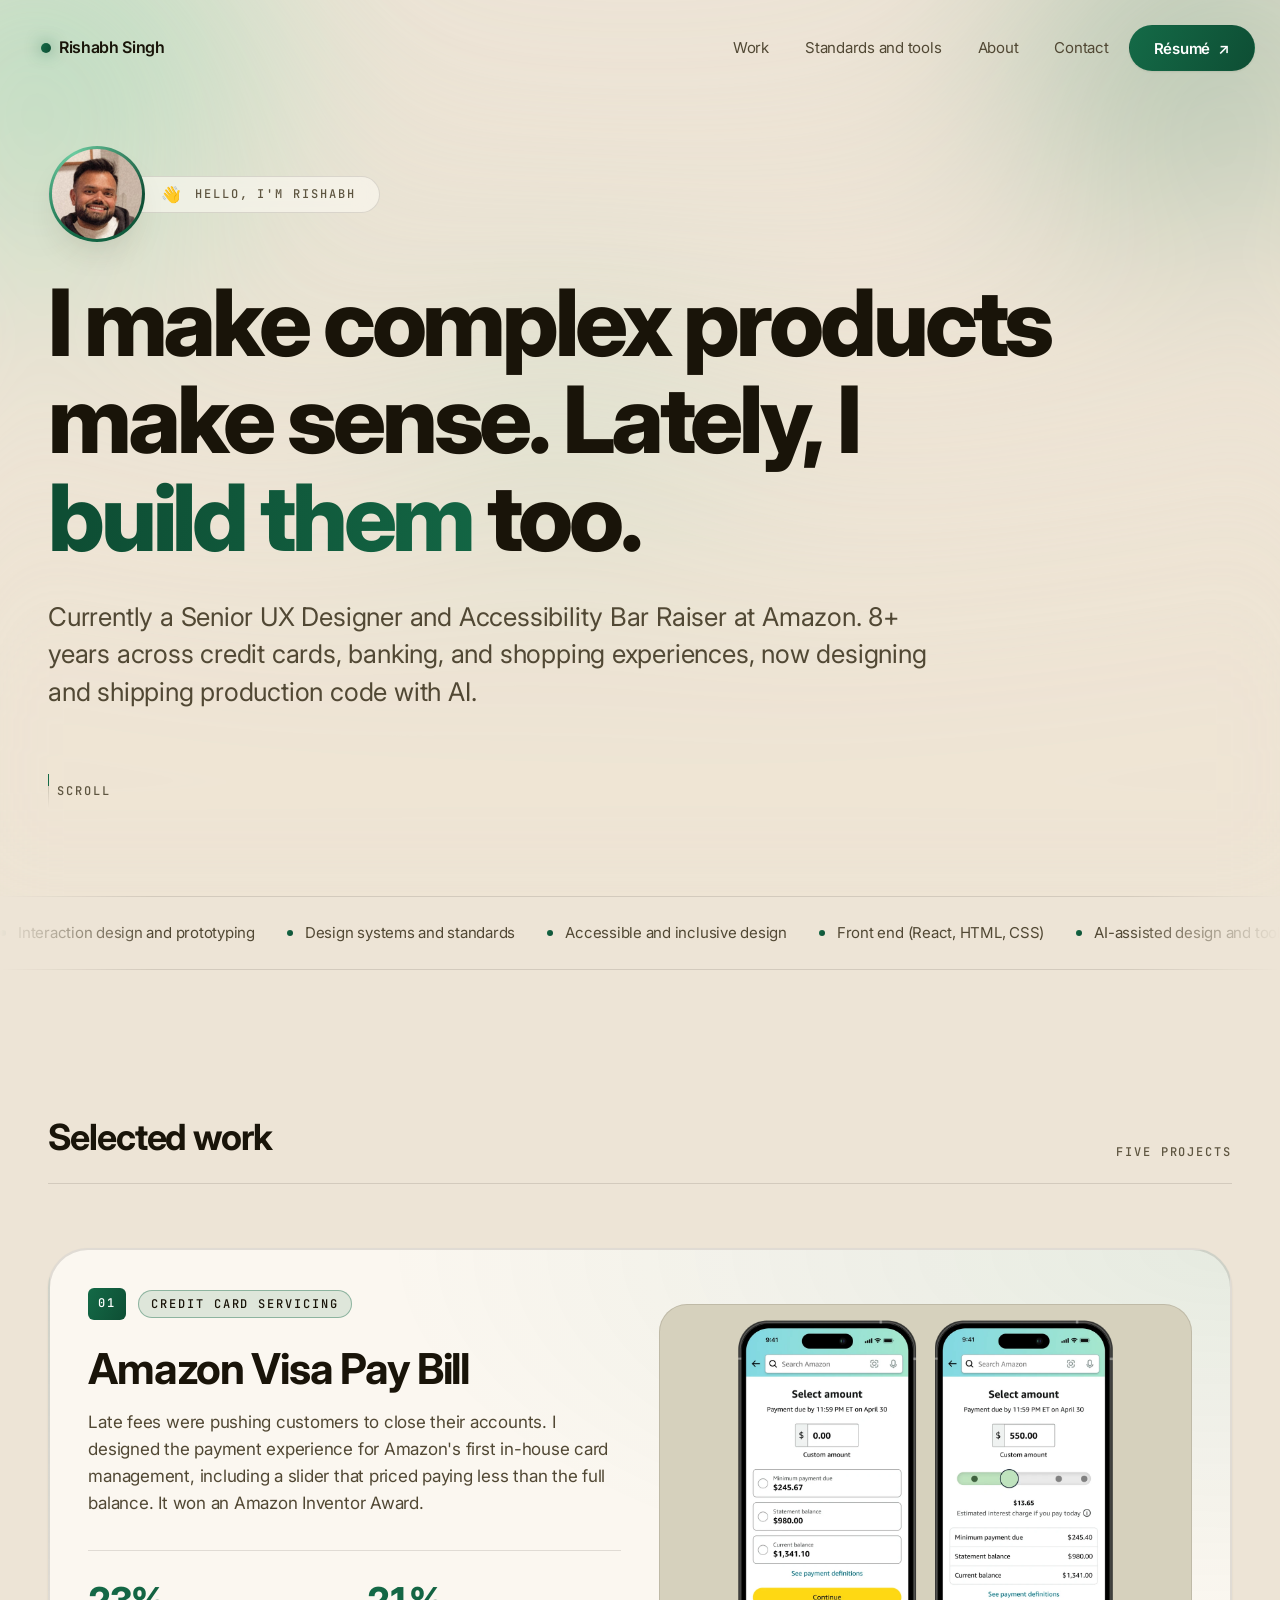
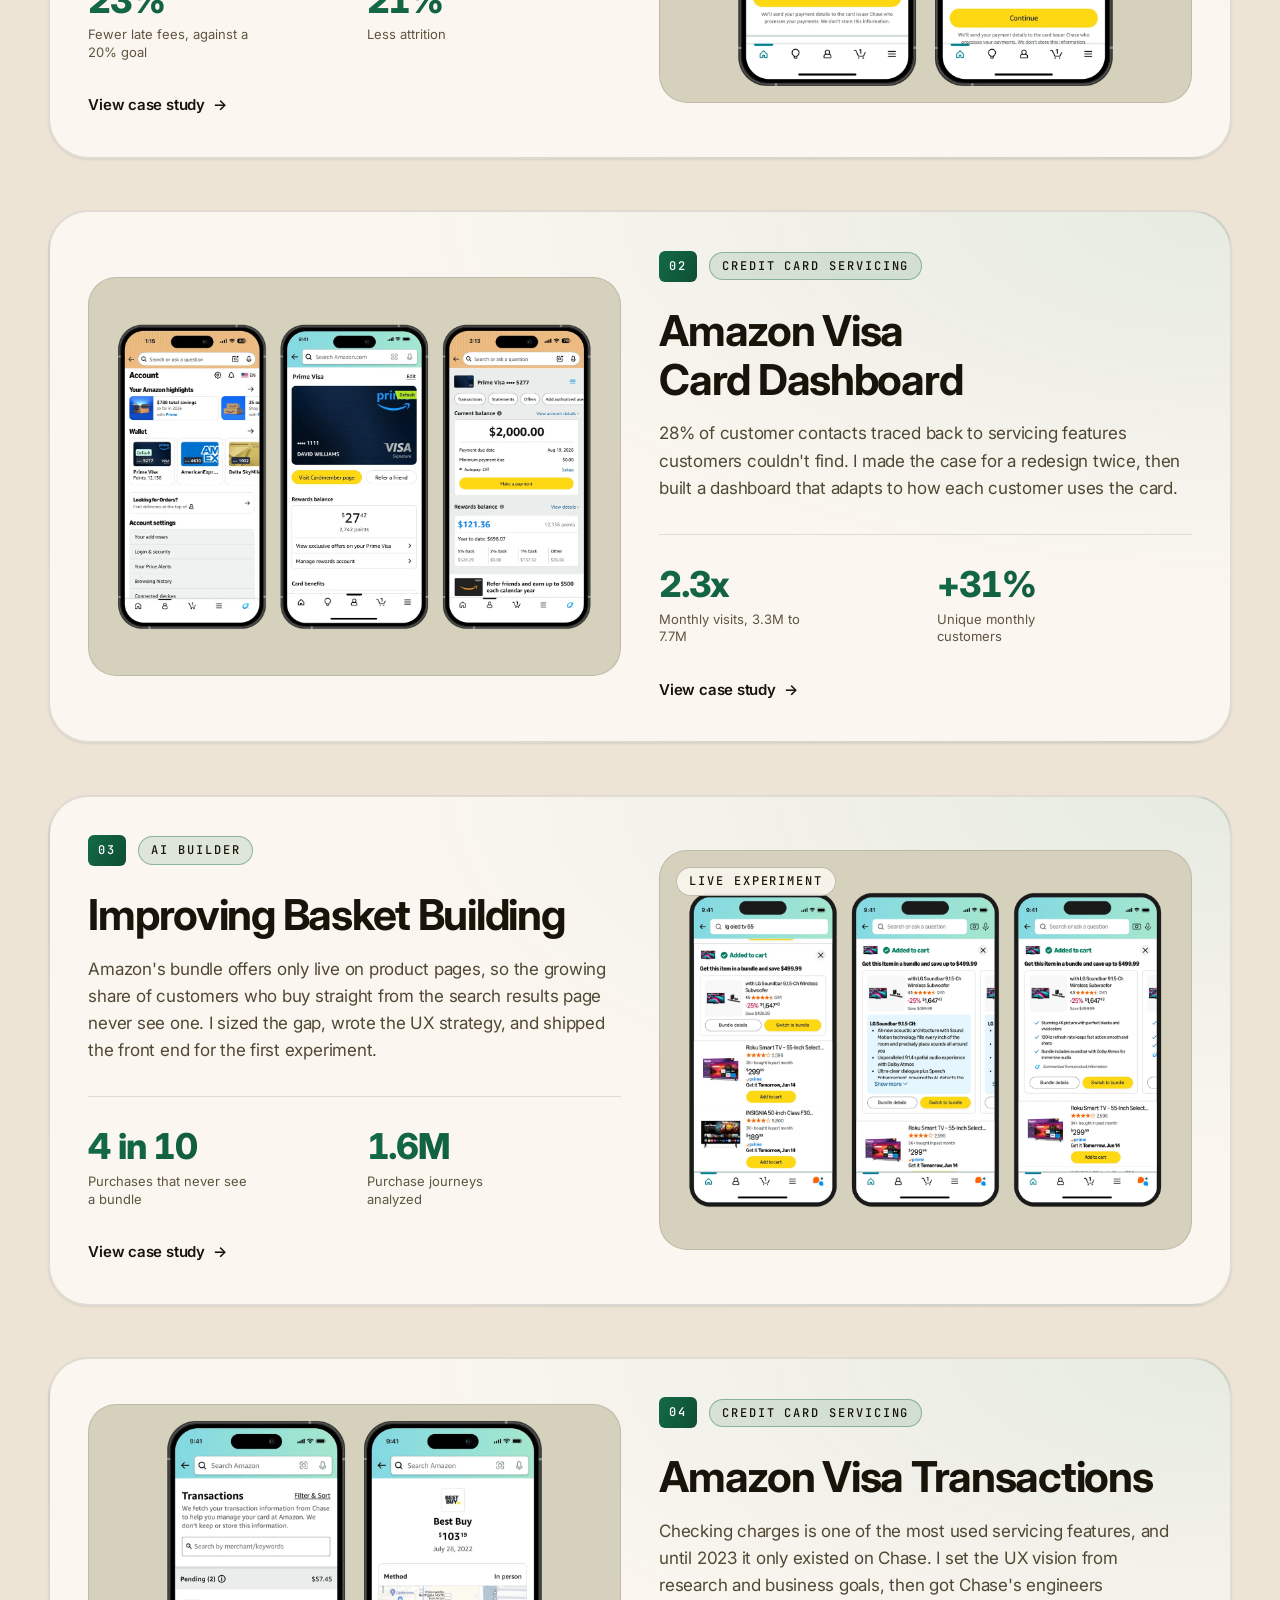
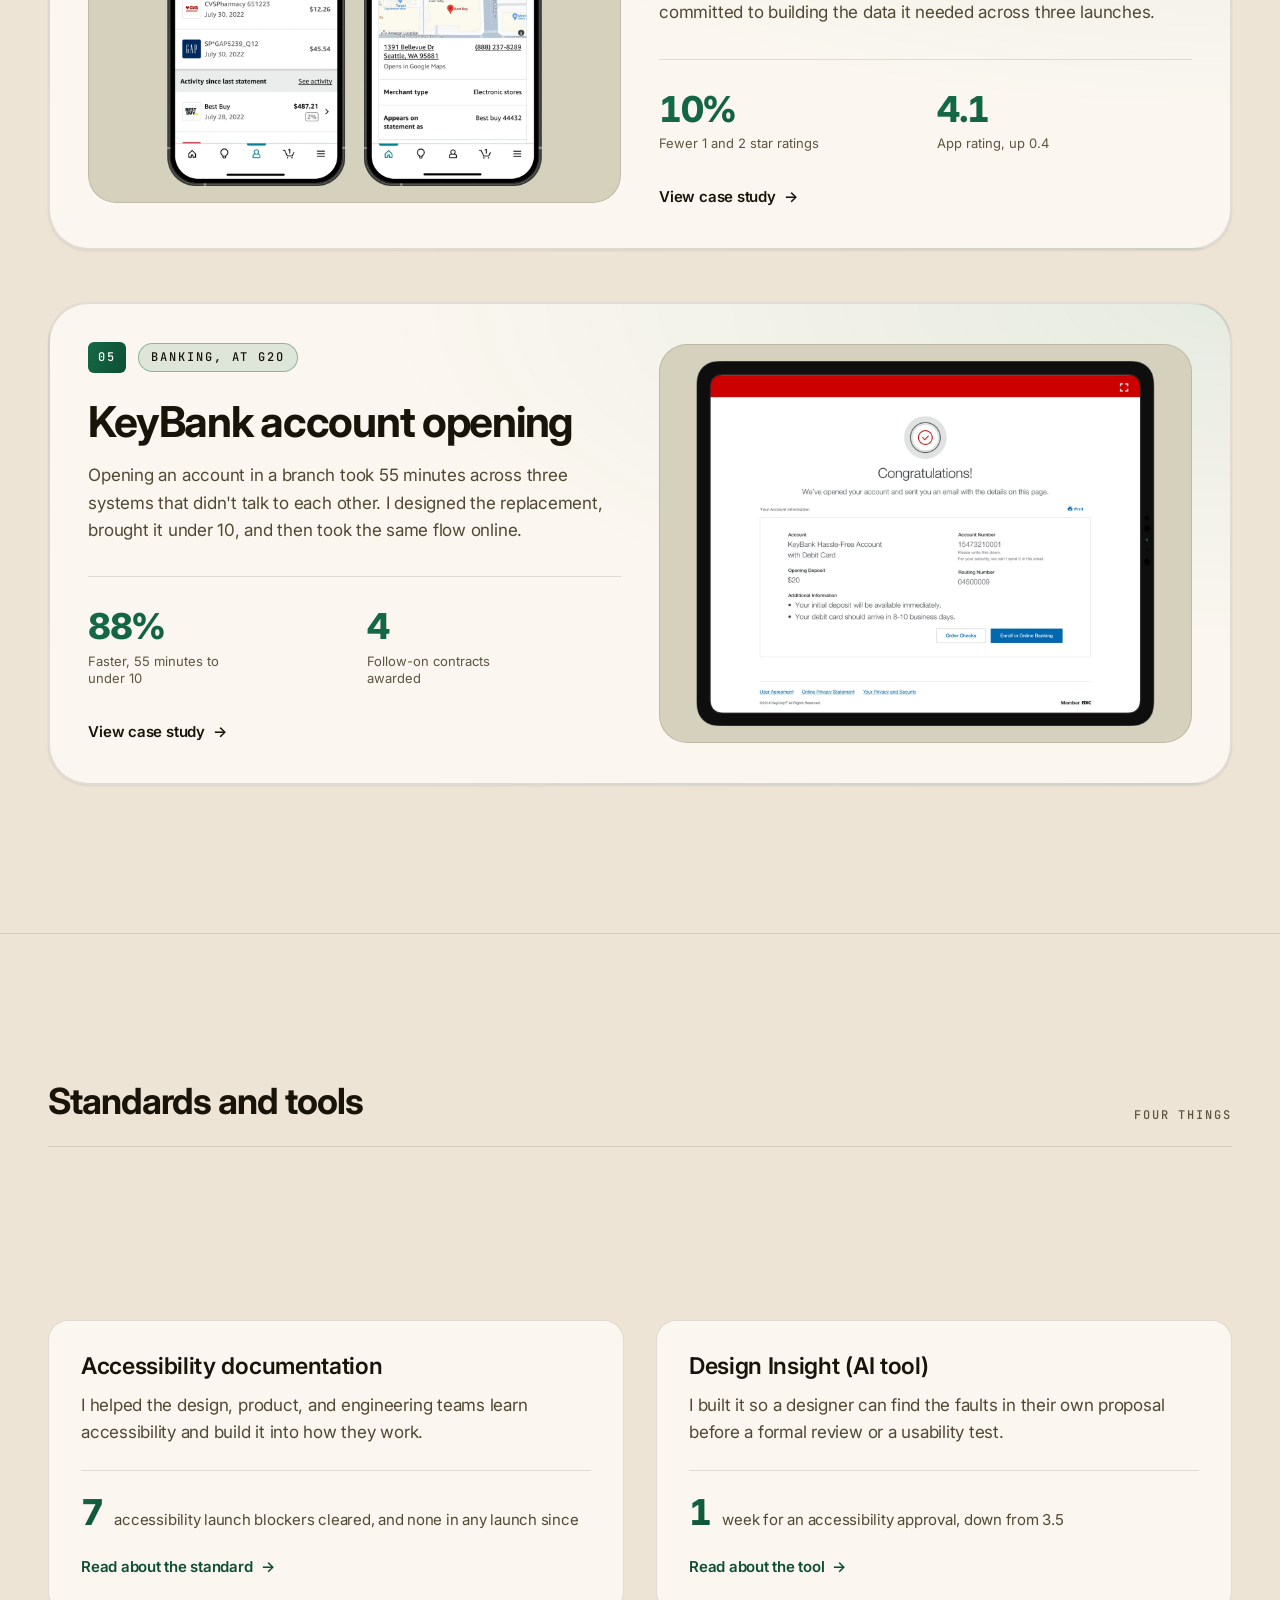
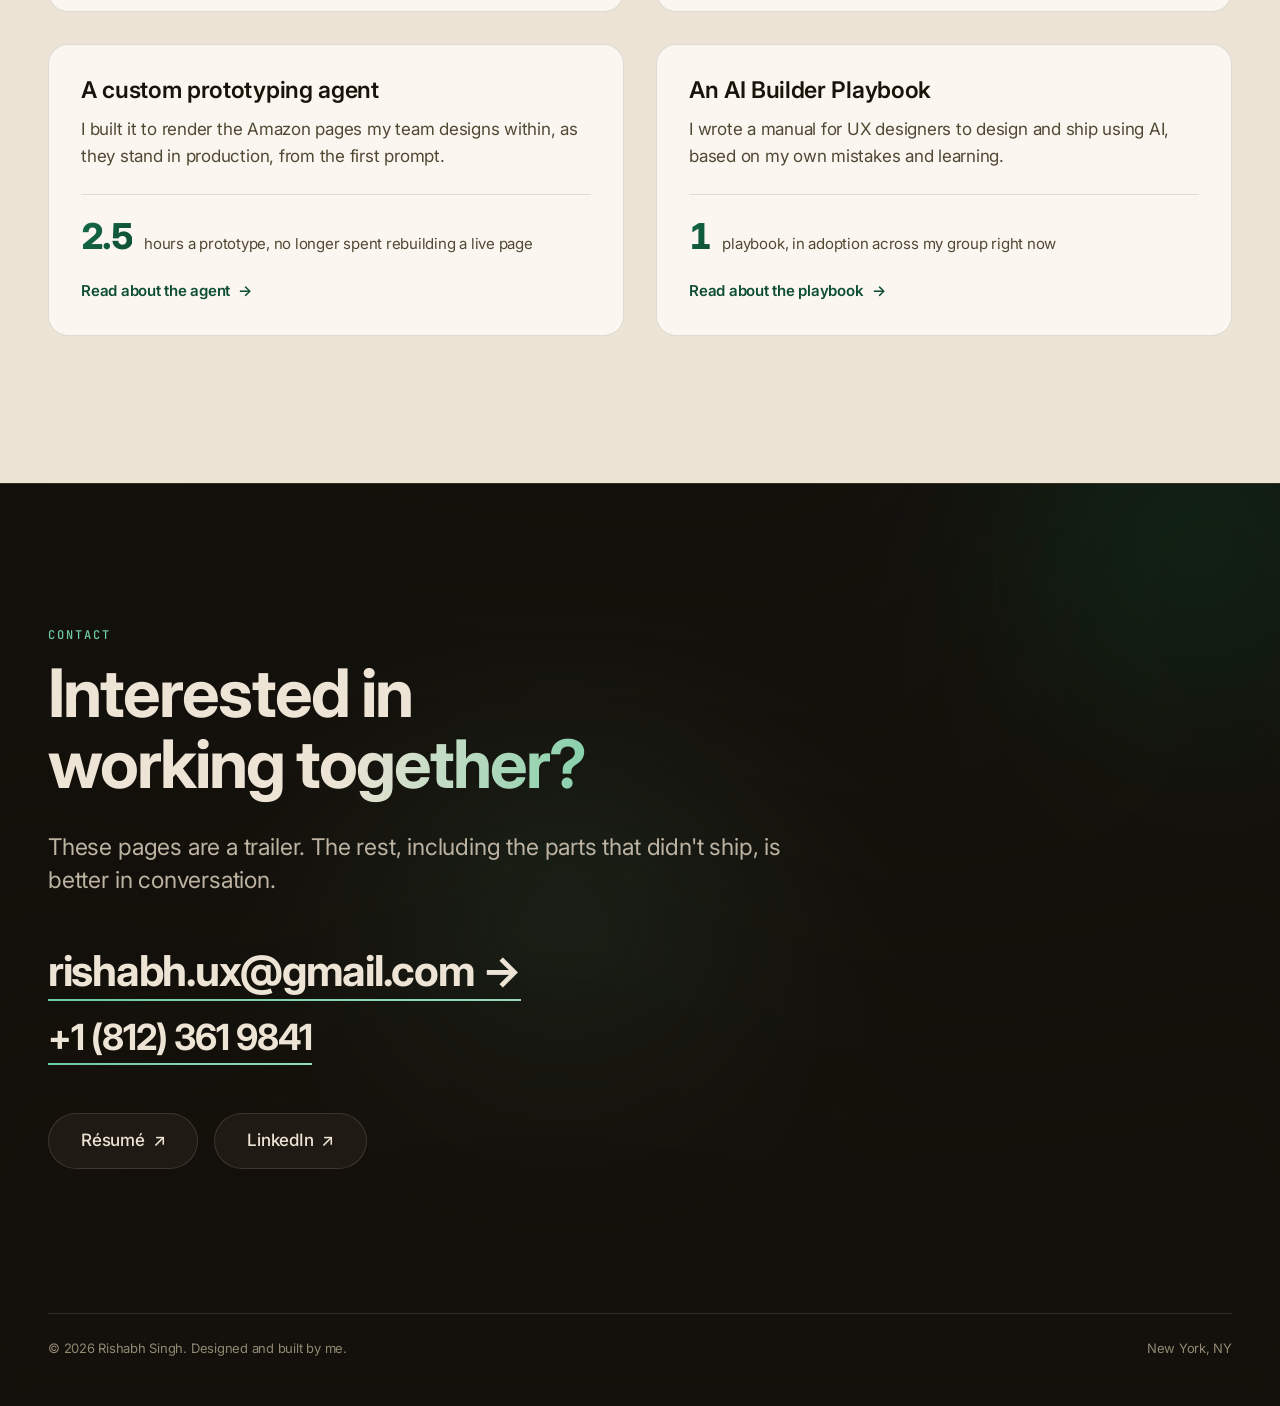
==== commit 009d9f68: "Home page headline: comma after the adverbial opener" ====
--- a/index.html
+++ b/index.html
@@ -64,7 +64,7 @@
       </p>
 
       <h1 class="mega hero__title" id="hero-statement" data-split>
-        I make complex products make sense. Lately I <span class="grad-text">build them</span> too.
+        I make complex products make sense. Lately, I <span class="grad-text">build them</span> too.
       </h1>
 
       <div class="hero__lead lead reveal">
